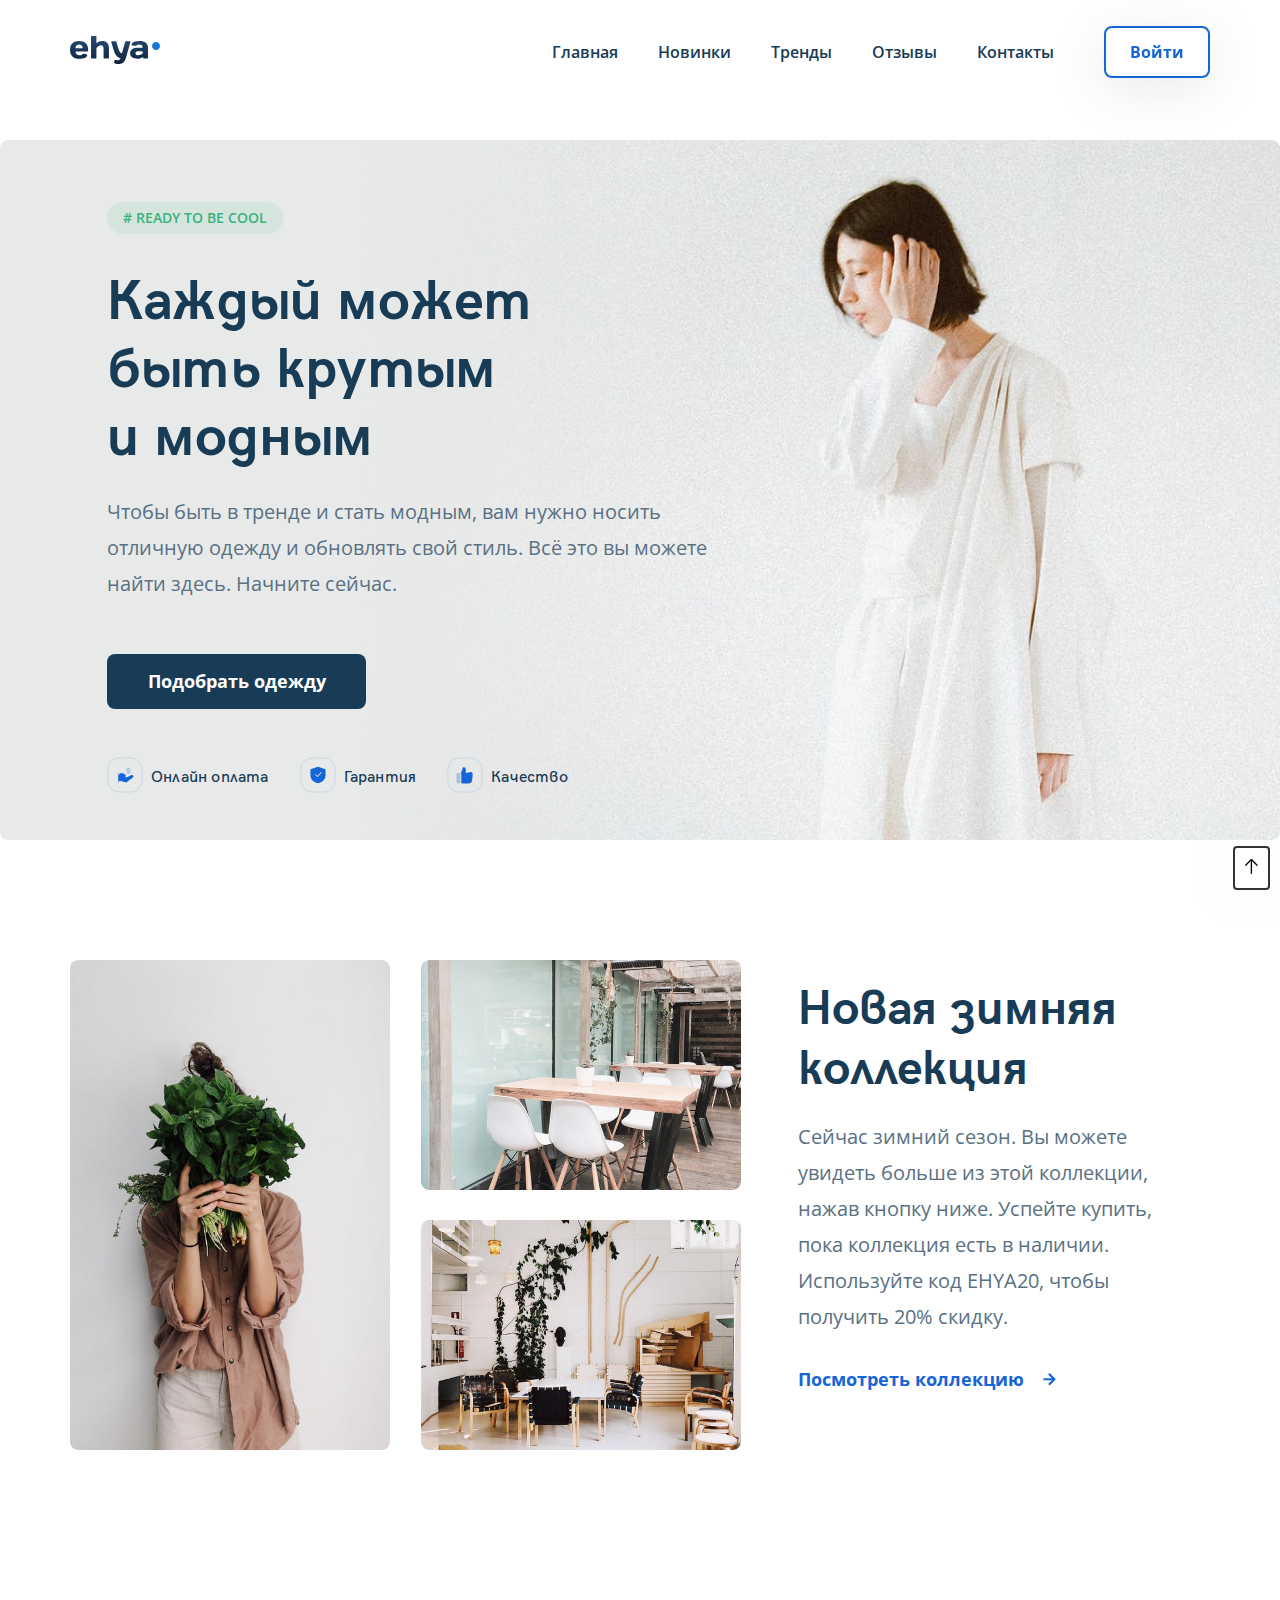
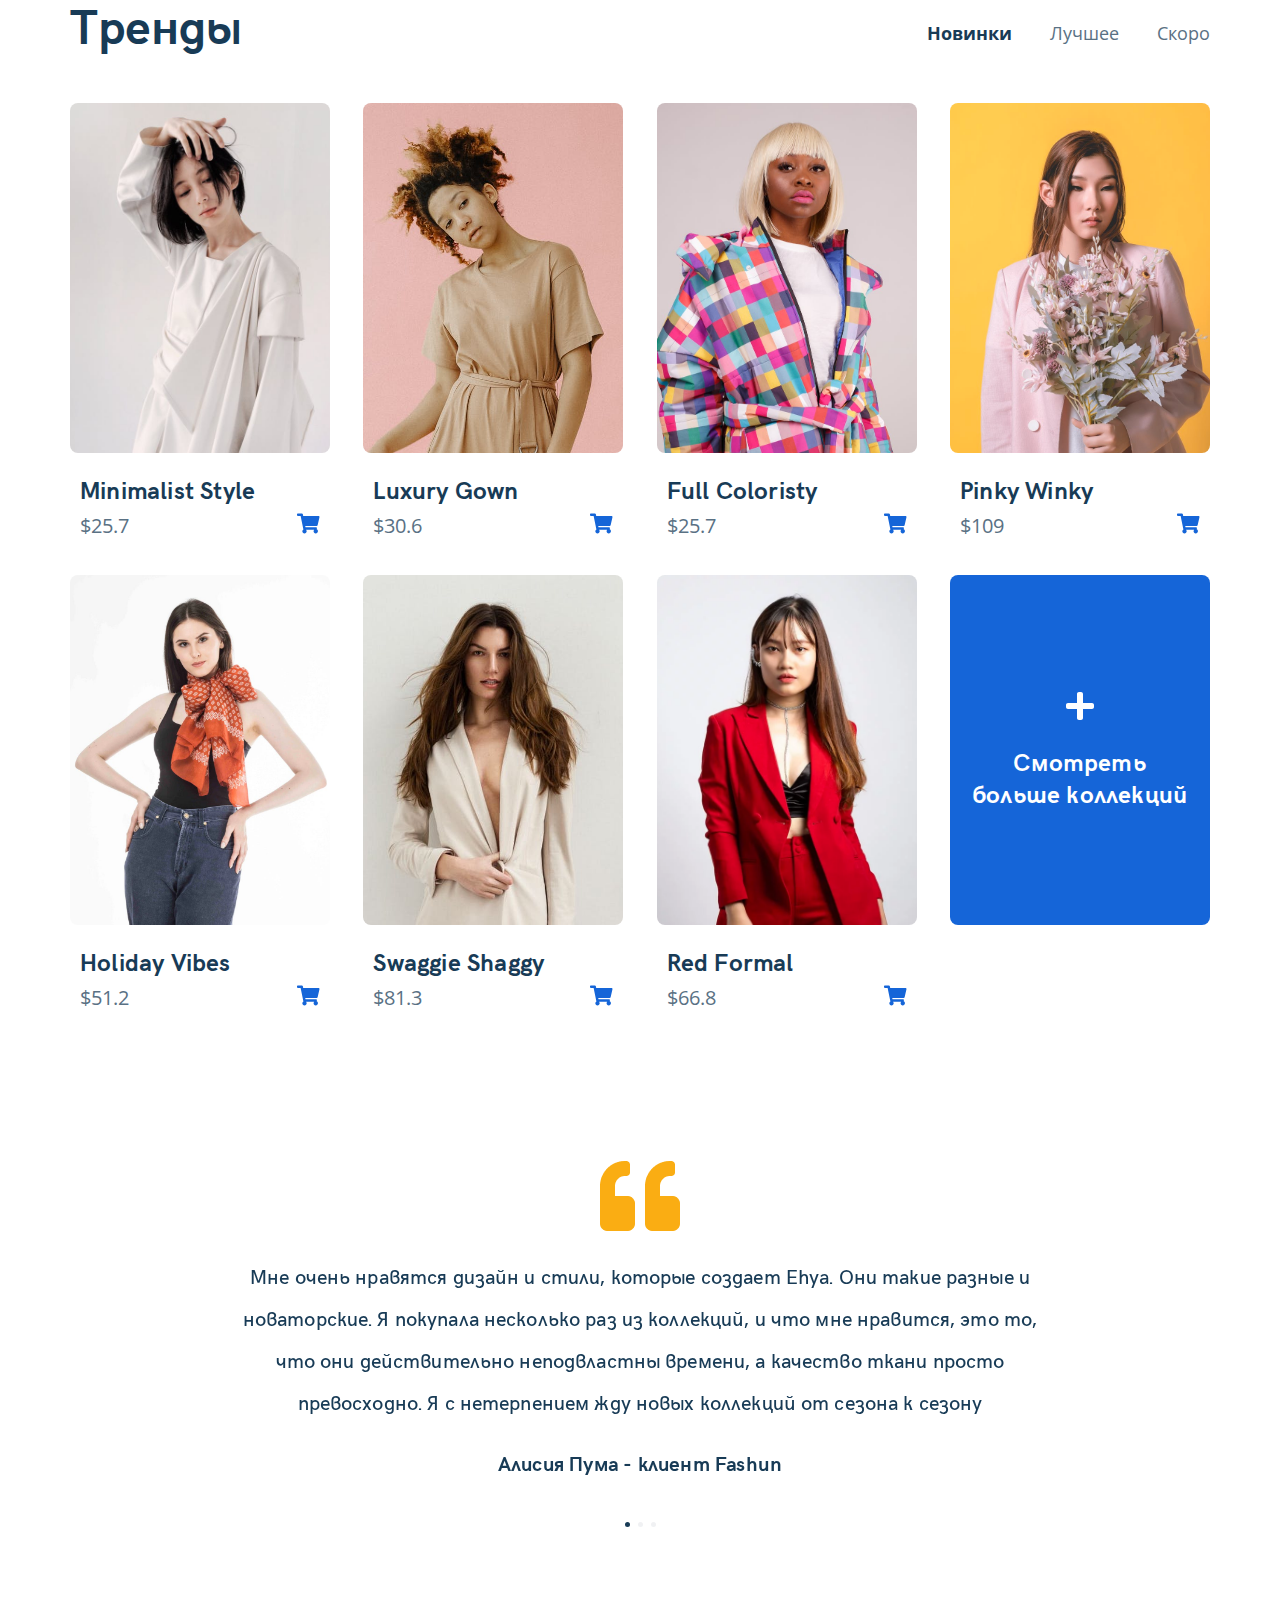
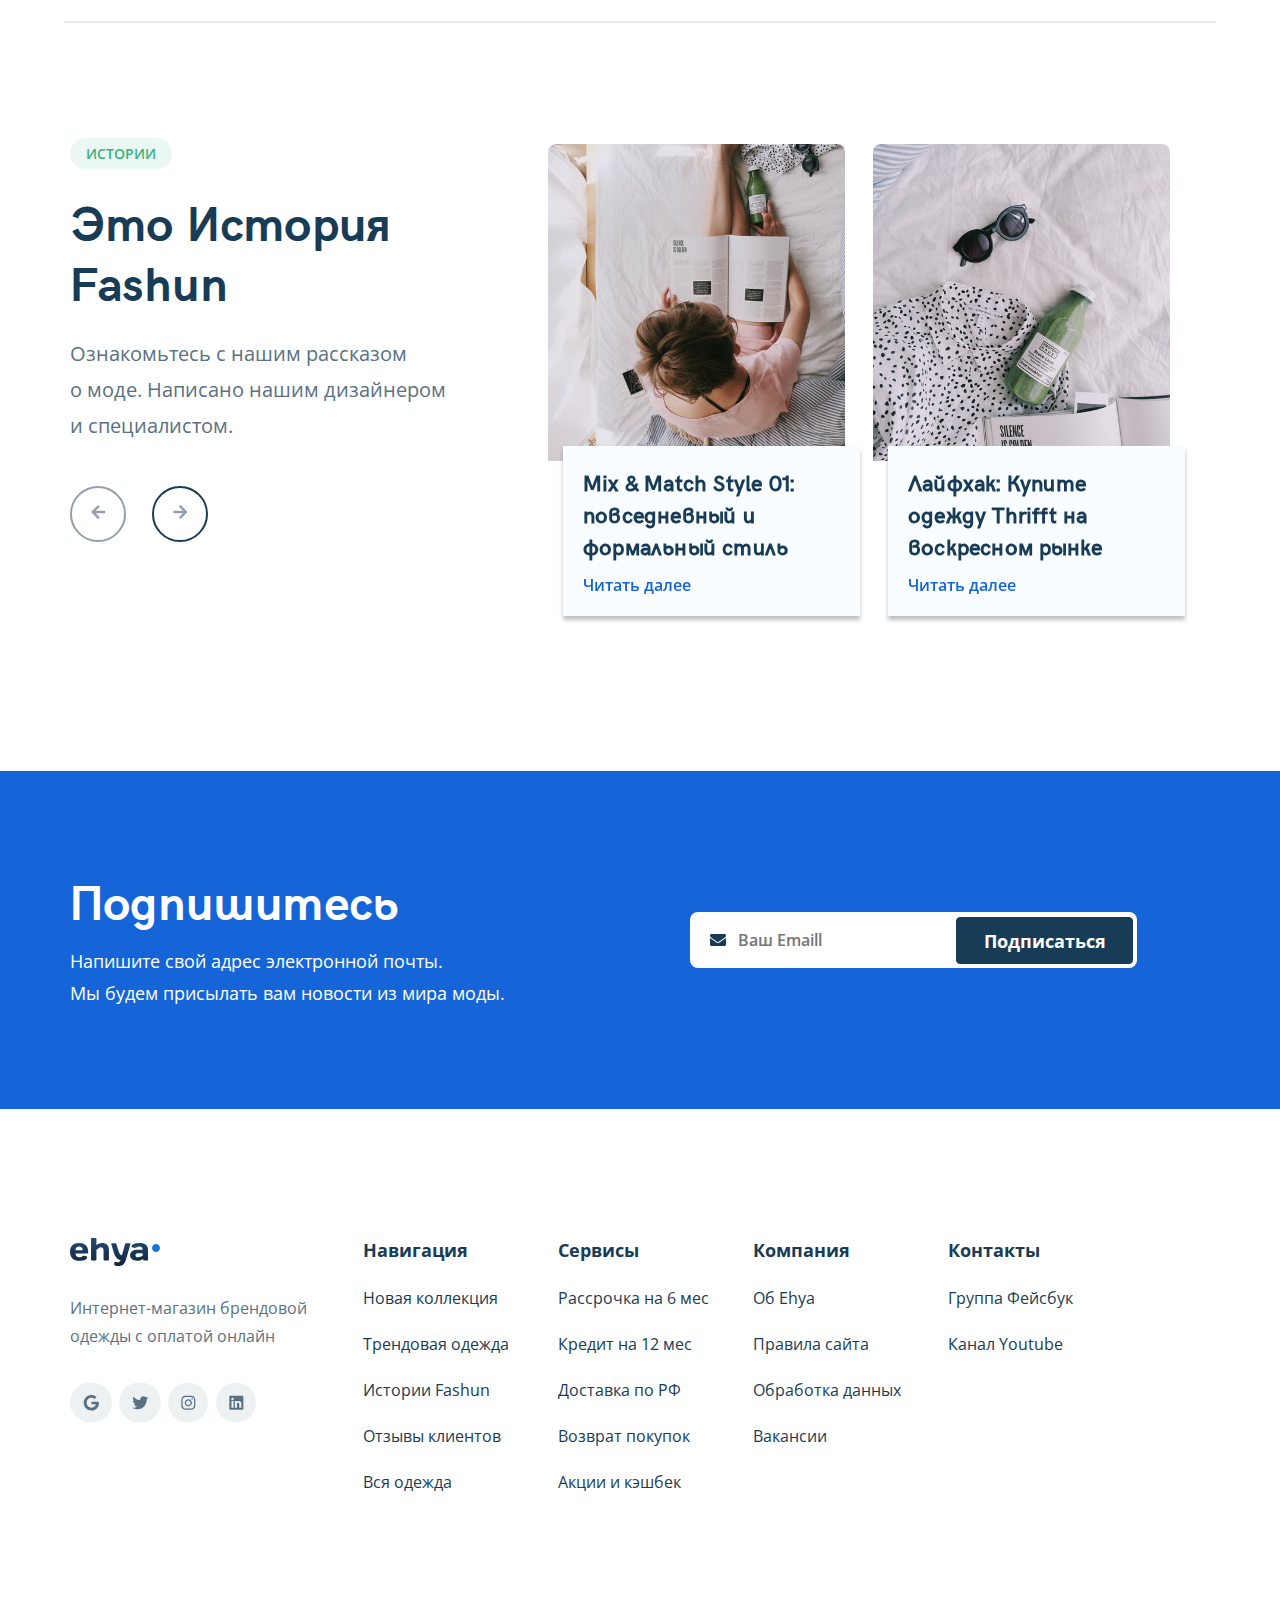
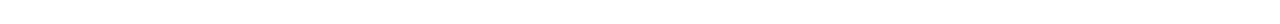
==== index.html @ a3b4f112 "fix: fixed list item in the 32px adaptive" ====
<!DOCTYPE html>
<html lang="ru">

<head>
  <meta charset="UTF-8">
  <meta name="viewport" content="width=device-width, initial-scale=1.0">
  <link rel="stylesheet" href="css/font.css" />
  <link href="https://fonts.googleapis.com/css2?family=Open+Sans:wght@300;400;600;700;800&display=swap" rel="stylesheet">
  <link rel="icon" href="favicon.ico" type="image/x-icon">
  <link rel="stylesheet" href="css/swiper-bundle.min.css" />
  <link rel="stylesheet" href="css/animate.min.css" />
  <link rel="stylesheet" href="css/aos.css" />
  <link rel="stylesheet" href="css/normalize.css" />
  <link rel="stylesheet" href="css/style.css">
  <title>Ehya Market</title>
</head>

<body>
  <!-- Header -->
  <header class="navbar-menu navbar-menu--mobile-fixed">
    <div class="container">
      <div class="navbar-menu__wrapper">
        <!-- Logo -->
        <a href="index.html" class="navbar-menu__logo logo">
          <img
            src="sass/blocks/header/img/logo.svg"
            alt="Image of logo"
            class="navbar-menu__logo-image" />
        </a>
        <!-- Navigation -->
        <ul class="navbar-menu__list">
          <li class="navbar-menu__item navbar-menu__close-dropdown">
            <img src="img/close.svg" alt="Image of close button" />
          </li>
          <li class="navbar-menu__item">
            <a href="#hero" class="navbar-menu__link">Главная</a>
          </li>
          <li class="navbar-menu__item">
            <a href="#collection" class="navbar-menu__link">Новинки</a>
          </li>
          <li class="navbar-menu__item">
            <a href="#trends" class="navbar-menu__link">Тренды</a>
          </li>
          <li class="navbar-menu__item">
            <a href="#reviews" class="navbar-menu__link">Отзывы</a>
          </li>
          <li class="navbar-menu__item">
            <a href="#footer" class="navbar-menu__link">Контакты</a>
          </li>
          <!-- Login button -->
          <li class="navbar-menu__item">
            <button data-toggle="modal-login" data-href="#login-modal" class="navbar-menu__button button">Войти</button>
          </li>
          <!-- /.navbar-menu__list -->
        </ul>
        <!-- Button for media-request 768px -->
        <button class="navbar-menu__mobile-button mobile-button">
          <span class="navbar-menu__mobile-button-line"></span>
          <span class="navbar-menu__mobile-button-line"></span>
          <span class="navbar-menu__mobile-button-line"></span>
        </button>
      </div>
      <!-- /.navnar-menu__wrapper -->
    </div>
    <!-- /.container -->
  </header>
  <!-- /.navbar-menu-->

  <!-- Hero section -->
  <section id="hero" class="hero">
    <div class="hero__wrapper">
      <a href="#" class="hero__tag"># READY TO BE COOL</a>
      <h1 class="hero__title">Каждый может быть крутым <br> и модным</h1>
      <p class="hero__description">
        Чтобы быть в тренде и стать модным,
        вам нужно носить отличную одежду и обновлять свой стиль.
        Всё это вы можете найти здесь. Начните сейчас.
      </p>
      <button data-toggle="modal" data-href="#buy-modal" class="hero__button button">
        Подобрать одежду
      </button>
      <ul class="hero__list">
        <li class="hero__item">
          <div class="hero__icon-wrapper">
            <img
              src="sass/blocks/hero/img/online.svg"
              alt="Icon of online payment"
              class="hero__icon" />
          </div>
          <a href="#" class="hero__link">Онлайн оплата</a>
        </li>
        <li class="hero__item">
          <div class="hero__icon-wrapper">
            <img
              src="sass/blocks/hero/img/guarantee.svg"
              alt="Icon of online payment"
              class="hero__icon" />
          </div>
          <a href="#" class="hero__link">Гарантия</a>
        </li>
        <li class="hero__item hero__item--visible">
          <div class="hero__icon-wrapper">
            <img
              src="sass/blocks/hero/img/quality.svg"
              alt="Icon of online payment"
              class="hero__icon" />
          </div>
          <a href="#" class="hero__link">Качество</a>
        </li>
      </ul>
      <!-- For 320px - 480px adaptive -->
      <div class="list-item-hidden">
        <div class="list-item-hidden__icon-wrapper">
          <img
            src="sass/blocks/hero/img/quality.svg"
            alt="Icon of online payment"
            class="list-item-hidden__icon" />
        </div>
        <a href="#" class="list-item-hidden__link">Качество</a>
      </div>
    </div>
    <img src="sass/blocks/hero/img/hero.png" alt="Image of woman" class="hero__image">
    <!-- /.hero__text-wrapper -->
  </section>
  <!-- /.hero -->

  <!-- Collection section -->
  <section id="collection" class="collection">
    <div class="container">
      <div class="collection__wrapper">
        <div class="collection__woman">
          <img
            src="sass/blocks/collection/img/woman.png"
            alt="Image of woman with flowers"
            class="collection__image">
        </div>
        <!-- /.collection__woman -->
        <div class="collection__images-wrapper">
          <div class="collection__kitchen">
            <img
              src="sass/blocks/collection/img/kitchen.png"
              alt="Image of kitchen"
              class="collection__image">
          </div>
          <!-- /.collection__kitchen -->
          <div class="collection__room">
            <img
              src="sass/blocks/collection/img/room.png"
              alt="Image of room"
              class="collection__image">
          </div>
          <!-- /.collection__room -->
        </div>
        <!-- /.collection__images-wrapper -->
        <div class="collection__text">
          <h2 class="collection__title">Новая зимняя коллекция</h2>
          <p class="collection__description">
            Сейчас зимний сезон.
            Вы можете увидеть больше из этой коллекции, нажав кнопку ниже.
            Успейте купить, пока коллекция есть в наличии.
            Используйте код EHYA20, чтобы получить 20% скидку.
          </p>
          <div class="collection__link-wrapper">
            <a href="#" class="collection__link">Посмотреть коллекцию</a>
            <div class="collection__icon-wrapper">
              <img
                src="sass/blocks/collection/img/arrow.svg"
                alt="Icon of arrow"
                class="collection__icon"/>
            </div>
          </div>
          <!-- /.collection__link-wrapper -->
        </div>
        <!-- /.collection__text -->
      </div>
      <!-- /.collection__wrapper -->
    </div>
    <!-- /.container -->
  </section>
  <!-- /.collection -->

  <!-- Trends section -->
  <section id="trends" class="trends">
    <div class="container">
      <div class="trends__menu">
        <h2 class="trends__title">Тренды</h2>
        <!-- Tabs -->
        <ul class="trends__tabs">
          <li data-target="#new-items" class="trends__tabs-item trends__tabs-item--active">Новинки</li>
          <li data-target="#best" class="trends__tabs-item">Лучшее</li>
          <li data-target="#soon" class="trends__tabs-item">Скоро</li>
        </ul>
      </div>
      <!-- /.trends__menu -->

      <!-- New Items Tab -->
      <div id="new-items" class="trends__cards-wrapper trends__cards-wrapper--active">
        <div class="card">
          <div style="background-image:url(sass/blocks/trends/img/card-1.png)" class="card__image image-1">
          </div>
          <h3 class="card__title">Minimalist Style</h3>
          <div class="card__price">
            <span class="card__price-tag">$25.7</span>
            <a href="#" class="card__shopping-cart">
              <img src="sass/blocks/trends/img/shopping-cart.svg" alt="Icon of shopping cart"
              class="card__shopping-cart-image">
            </a>
          </div>
           <!-- /.card__price-->
        </div>
        <!-- /.card-->
        <div class="card">
          <div style="background-image:url(sass/blocks/trends/img/card-2.png)" class="card__image image-2">
          </div>
          <h3 class="card__title">Luxury Gown</h3>
          <div class="card__price">
            <span class="card__price-tag">$30.6</span>
            <a href="#" class="card__shopping-cart">
              <img src="sass/blocks/trends/img/shopping-cart.svg" alt="Icon of shopping cart"
              class="card__shopping-cart-image">
            </a>
          </div>
           <!-- /.card__price-->
        </div>
        <!-- /.card-->
        <div class="card">
          <div style="background-image:url(sass/blocks/trends/img/card-3.png)" class="card__image image-3">
          </div>
          <h3 class="card__title">Full Coloristy</h3>
          <div class="card__price">
            <span class="card__price-tag">$25.7</span>
            <a href="#" class="card__shopping-cart">
              <img src="sass/blocks/trends/img/shopping-cart.svg" alt="Icon of shopping cart"
              class="card__shopping-cart-image">
            </a>
          </div>
           <!-- /.card__price-->
        </div>
        <!-- /.card-->
        <div class="card">
          <div style="background-image:url(sass/blocks/trends/img/card-4.png)" class="card__image image-4">
          </div>
          <h3 class="card__title">Pinky Winky</h3>
          <div class="card__price">
            <span class="card__price-tag">$109</span>
            <a href="#" class="card__shopping-cart">
              <img src="sass/blocks/trends/img/shopping-cart.svg" alt="Icon of shopping cart"
              class="card__shopping-cart-image">
            </a>
          </div>
           <!-- /.card__price-->
        </div>
        <!-- /.card-->
        <div class="card">
          <div style="background-image:url(sass/blocks/trends/img/card-5.png)" class="card__image image-5">
          </div>
          <h3 class="card__title">Holiday Vibes</h3>
          <div class="card__price">
            <span class="card__price-tag">$51.2</span>
            <a href="#" class="card__shopping-cart">
              <img src="sass/blocks/trends/img/shopping-cart.svg" alt="Icon of shopping cart"
              class="card__shopping-cart-image">
            </a>
          </div>
           <!-- /.card__price-->
        </div>
        <!-- /.card-->
        <div class="card">
          <div style="background-image:url(sass/blocks/trends/img/card-6.png)" class="card__image image-6">
          </div>
          <h3 class="card__title">Swaggie Shaggy</h3>
          <div class="card__price">
            <span class="card__price-tag">$81.3</span>
            <a href="#" class="card__shopping-cart">
              <img src="sass/blocks/trends/img/shopping-cart.svg" alt="Icon of shopping cart"
              class="card__shopping-cart-image">
            </a>
          </div>
           <!-- /.card__price-->
        </div>
        <!-- /.card-->
        <div class="card">
          <div style="background-image:url(sass/blocks/trends/img/card-7.png)" class="card__image image-7">
          </div>
          <h3 class="card__title">Red Formal</h3>
          <div class="card__price">
            <span class="card__price-tag">$66.8</span>
            <a href="#" class="card__shopping-cart">
              <img src="sass/blocks/trends/img/shopping-cart.svg" alt="Icon of shopping cart"
              class="card__shopping-cart-image">
            </a>
          </div>
           <!-- /.card__price-->
        </div>
        <!-- /.card-->
        <div class="card see-more">
          <div class="see-more__container">
            <a href="#" class="see-more__link">
              <div class="see-more__content-wrapper">
                <img src="sass/blocks/trends/img/plus.svg" alt="Icon of plus" class="see-more__icon" />
                <span class="see-more__text">Смотреть <br> больше коллекций</span>
              </div>
            </a>
          </div>
          <!-- /.see-more__wrapper -->
        </div>
        <!-- /.see-more-->
      </div>
      <!-- /.trends__cards-wrapper -->

      <!-- Best Items Tab -->
      <div id="best" class="trends__cards-wrapper">
        <div class="card">
          <div style="background-image:url(sass/blocks/trends/img/card-4.png)" class="card__image image-4">
          </div>
          <h3 class="card__title">Pinky Winky</h3>
          <div class="card__price">
            <span class="card__price-tag">$109</span>
            <a href="#" class="card__shopping-cart">
              <img src="sass/blocks/trends/img/shopping-cart.svg" alt="Icon of shopping cart"
              class="card__shopping-cart-image">
            </a>
          </div>
           <!-- /.card__price-->
        </div>
        <!-- /.card-->
        <div class="card">
          <div style="background-image:url(sass/blocks/trends/img/card-5.png)" class="card__image image-5">
          </div>
          <h3 class="card__title">Holiday Vibes</h3>
          <div class="card__price">
            <span class="card__price-tag">$51.2</span>
            <a href="#" class="card__shopping-cart">
              <img src="sass/blocks/trends/img/shopping-cart.svg" alt="Icon of shopping cart"
              class="card__shopping-cart-image">
            </a>
          </div>
           <!-- /.card__price-->
        </div>
        <!-- /.card-->
        <div class="card">
          <div style="background-image:url(sass/blocks/trends/img/card-6.png)" class="card__image image-6">
          </div>
          <h3 class="card__title">Swaggie Shaggy</h3>
          <div class="card__price">
            <span class="card__price-tag">$81.3</span>
            <a href="#" class="card__shopping-cart">
              <img src="sass/blocks/trends/img/shopping-cart.svg" alt="Icon of shopping cart"
              class="card__shopping-cart-image">
            </a>
          </div>
           <!-- /.card__price-->
        </div>
        <!-- /.card-->
        <div class="card">
          <div style="background-image:url(sass/blocks/trends/img/card-1.png)" class="card__image image-1">
          </div>
          <h3 class="card__title">Minimalist Style</h3>
          <div class="card__price">
            <span class="card__price-tag">$25.7</span>
            <a href="#" class="card__shopping-cart">
              <img src="sass/blocks/trends/img/shopping-cart.svg" alt="Icon of shopping cart"
              class="card__shopping-cart-image">
            </a>
          </div>
          <!-- /.card__price-->
        </div>
        <!-- /.card-->
        <div class="card">
          <div style="background-image:url(sass/blocks/trends/img/card-2.png)" class="card__image image-2">
          </div>
          <h3 class="card__title">Luxury Gown</h3>
          <div class="card__price">
            <span class="card__price-tag">$30.6</span>
            <a href="#" class="card__shopping-cart">
              <img src="sass/blocks/trends/img/shopping-cart.svg" alt="Icon of shopping cart"
              class="card__shopping-cart-image">
            </a>
          </div>
           <!-- /.card__price-->
        </div>
        <!-- /.card-->
        <div class="card">
          <div style="background-image:url(sass/blocks/trends/img/card-3.png)" class="card__image image-3">
          </div>
          <h3 class="card__title">Full Coloristy</h3>
          <div class="card__price">
            <span class="card__price-tag">$25.7</span>
            <a href="#" class="card__shopping-cart">
              <img src="sass/blocks/trends/img/shopping-cart.svg" alt="Icon of shopping cart"
              class="card__shopping-cart-image">
            </a>
          </div>
           <!-- /.card__price-->
        </div>
        <!-- /.card-->
        <div class="card">
          <div style="background-image:url(sass/blocks/trends/img/card-7.png)" class="card__image image-7">
          </div>
          <h3 class="card__title">Red Formal</h3>
          <div class="card__price">
            <span class="card__price-tag">$66.8</span>
            <a href="#" class="card__shopping-cart">
              <img src="sass/blocks/trends/img/shopping-cart.svg" alt="Icon of shopping cart"
              class="card__shopping-cart-image">
            </a>
          </div>
           <!-- /.card__price-->
        </div>
        <!-- /.card-->
        <div class="card see-more">
          <div class="see-more__container">
            <a href="#" class="see-more__link">
              <div class="see-more__content-wrapper">
                <img src="sass/blocks/trends/img/plus.svg" alt="Icon of plus" class="see-more__icon" />
                <span class="see-more__text">Смотреть больше коллекций</span>
              </div>
            </a>
          </div>
          <!-- /.see-more__wrapper -->
        </div>
        <!-- /.see-more-->
      </div>
      <!-- /.trends__cards-wrapper -->

      <!-- Soon Items Tab -->
      <div id="soon" class="trends__cards-wrapper">
        <div class="card">
          <div style="background-image:url(sass/blocks/trends/img/card-2.png)" class="card__image image-2">
          </div>
          <h3 class="card__title">Luxury Gown</h3>
          <div class="card__price">
            <span class="card__price-tag">$30.6</span>
            <a href="#" class="card__shopping-cart">
              <img src="sass/blocks/trends/img/shopping-cart.svg" alt="Icon of shopping cart"
              class="card__shopping-cart-image">
            </a>
          </div>
           <!-- /.card__price-->
        </div>
        <!-- /.card-->
        <div class="card">
          <div style="background-image:url(sass/blocks/trends/img/card-1.png)" class="card__image image-1">
          </div>
          <h3 class="card__title">Minimalist Style</h3>
          <div class="card__price">
            <span class="card__price-tag">$25.7</span>
            <a href="#" class="card__shopping-cart">
              <img src="sass/blocks/trends/img/shopping-cart.svg" alt="Icon of shopping cart"
              class="card__shopping-cart-image">
            </a>
          </div>
           <!-- /.card__price-->
        </div>
        <!-- /.card-->
        <div class="card">
          <div style="background-image:url(sass/blocks/trends/img/card-4.png)" class="card__image image-4">
          </div>
          <h3 class="card__title">Pinky Winky</h3>
          <div class="card__price">
            <span class="card__price-tag">$109</span>
            <a href="#" class="card__shopping-cart">
              <img src="sass/blocks/trends/img/shopping-cart.svg" alt="Icon of shopping cart"
              class="card__shopping-cart-image">
            </a>
          </div>
           <!-- /.card__price-->
        </div>
        <!-- /.card-->
        <div class="card">
          <div style="background-image:url(sass/blocks/trends/img/card-3.png)" class="card__image image-3">
          </div>
          <h3 class="card__title">Full Coloristy</h3>
          <div class="card__price">
            <span class="card__price-tag">$25.7</span>
            <a href="#" class="card__shopping-cart">
              <img src="sass/blocks/trends/img/shopping-cart.svg" alt="Icon of shopping cart"
              class="card__shopping-cart-image">
            </a>
          </div>
           <!-- /.card__price-->
        </div>
        <!-- /.card-->
        <div class="card">
          <div style="background-image:url(sass/blocks/trends/img/card-5.png)" class="card__image image-5">
          </div>
          <h3 class="card__title">Holiday Vibes</h3>
          <div class="card__price">
            <span class="card__price-tag">$51.2</span>
            <a href="#" class="card__shopping-cart">
              <img src="sass/blocks/trends/img/shopping-cart.svg" alt="Icon of shopping cart"
              class="card__shopping-cart-image">
            </a>
          </div>
           <!-- /.card__price-->
        </div>
        <!-- /.card-->
        <div class="card">
          <div style="background-image:url(sass/blocks/trends/img/card-7.png)" class="card__image image-7">
          </div>
          <h3 class="card__title">Red Formal</h3>
          <div class="card__price">
            <span class="card__price-tag">$66.8</span>
            <a href="#" class="card__shopping-cart">
              <img src="sass/blocks/trends/img/shopping-cart.svg" alt="Icon of shopping cart"
              class="card__shopping-cart-image">
            </a>
          </div>
           <!-- /.card__price-->
        </div>
        <div class="card">
          <div style="background-image:url(sass/blocks/trends/img/card-6.png)" class="card__image image-6">
          </div>
          <h3 class="card__title">Swaggie Shaggy</h3>
          <div class="card__price">
            <span class="card__price-tag">$81.3</span>
            <a href="#" class="card__shopping-cart">
              <img src="sass/blocks/trends/img/shopping-cart.svg" alt="Icon of shopping cart"
              class="card__shopping-cart-image">
            </a>
          </div>
           <!-- /.card__price-->
        </div>
        <!-- /.card-->
        <div class="card see-more">
          <div class="see-more__container">
            <a href="#" class="see-more__link">
              <div class="see-more__content-wrapper">
                <img src="sass/blocks/trends/img/plus.svg" alt="Icon of plus" class="see-more__icon" />
                <span class="see-more__text">Смотреть больше коллекций</span>
              </div>
            </a>
          </div>
          <!-- /.see-more__wrapper -->
        </div>
        <!-- /.see-more-->
      </div>
      <!-- /.trends__cards-wrapper -->
    </div>
    <!-- /.container -->
  </section>
  <!-- /.trends -->

  <!-- Reviews section -->
  <section id="reviews" class="reviews">
    <div class="swiper-container reviews-slider">
      <div class="swiper-wrapper">
        <div class="swiper-slide">
          <div class="reviews-slider__item">
            <img src="sass/blocks/reviews/img/quote-left.png" alt="Image of quotes" class="reviews-slider__image"/>
            <p class="reviews-slider__text-review">
              Мне очень нравятся дизайн и стили, которые создает Ehya.
              Они такие разные и новаторские. Я покупала несколько раз из коллекций,
              и что мне нравится, это то, что они действительно неподвластны времени,
              а качество ткани просто превосходно.
              Я с нетерпением жду новых коллекций от сезона к сезону
            </p>
            <span class="reviews-slider__reviewer">
              Алисия Пума - клиент Fashun
            </span> <!-- /.reviewer -->
          </div>
          <!-- /.reviews-slider__item -->
        </div>
        <!-- /.swiper-slide -->
        <div class="swiper-slide">
          <div class="reviews-slider__item">
            <img src="sass/blocks/reviews/img/quote-left.png" alt="Image of quotes" class="reviews-slider__image"/>
            <p class="reviews-slider__text-review">
              Первый раз познакомилась с Ehya в 2018 году,
              с тех пор стала постоянной клиенткой этого магазина.
              Вещи эффектные, отличного качества, просто неубиваемые при носке,
              ношу из по нескольку лет, если где не зацеплю.
              Отдельная моя любовь-это черный комбинезон,
              без которого просто не смогла уйти из магазина,
              несмотря на то, что стоил прилично так.
            </p>
            <span class="reviews-slider__reviewer">
              Лиза Чума - клиент Fashun
            </span> <!-- /.reviewer -->
          </div>
          <!-- /.reviews-slider__item -->
        </div>
        <!-- /.swiper-slide -->
        <div class="swiper-slide">
          <div class="reviews-slider__item">
            <img src="sass/blocks/reviews/img/quote-left.png" alt="Image of quotes" class="reviews-slider__image"/>
            <p class="reviews-slider__text-review">
              Я и мама очень любим этот Ehya. Нравится все, атмосфера магазина,
              продавцы-консультанты. Всегда очень приятное обслуживание.
              Модели женственные, утонченные, для стройных девушек.
              И безусловно мне импонирует качество используемых материалов.
              Одежда выглядят добротно, а также не портится после стирки,
              не скатывается и не вытягивается во время носки.
            </p>
            <span class="reviews-slider__reviewer">
              Хлоя Грей - клиент Fashun
            </span> <!-- /.reviewer -->
          </div>
          <!-- /.reviews-slider__item -->
        </div>
        <!-- /.swiper-slide -->
      </div>
      <!-- /.swiper-wrapper -->
      <div class="swiper-pagination"></div>
      <!-- /.swiper-pagination -->
    </div>
    <!-- /.swiper-container -->
    <div class="horizontal-divider"></div>
  </section>
  <!-- /.reviews -->

  <!-- Stories section -->
  <section id="stories" class="stories">
    <div class="container">
      <div class="stories__wrapper">
        <div class="stories__text">
          <a href="#" class="stories__tag">Истории</a>
          <h2 class="stories__title">Это История Fashun</h2>
          <p class="stories__description">
            Ознакомьтесь с нашим рассказом <br id="story-br"> о моде.
            Написано нашим дизайнером и специалистом.
          </p>
          <button data-target="#prev" class="stories__button stories__button--prev">
            <img id="prev" src="sass/blocks/stories/img/arrow-prev.svg" alt="Icon of arrow" class="img-svg">
          </button>
          <!-- /.prev-button -->
          <button data-target="#next" class="stories__button stories__button--next stories__button--active">
            <img id="next" src="sass/blocks/stories/img/arrow-next.svg" alt="Icon of arrow" class="img-svg img-svg--active">
          </button>
            <!-- /.prev-button -->
        </div>
        <!-- /.stories__text -->
        <div class="swiper-container stories-slider">
          <div class="swiper-wrapper">
            <div class="swiper-slide">
              <div class="stories-slider__item story">
                <div class="story__item story__item--left">
                  <div style="background-image:url(sass/blocks/stories/img/story-left.png)" class="story__image"></div>
                  <div class="story__text">
                    <h3 class="story__title">Mix & Match Style 01: повседневный и формальный стиль</h3>
                    <a href="#" class="story__link">Читать далее</a>
                  </div>
                </div>
                <!-- /.story__left-->
                <div class="story__item story__item--right">
                  <div style="background-image:url(sass/blocks/stories/img/story-right.png)" class="story__image"></div>
                  <div class="story__text">
                    <h3 class="story__title">Лайфхак: Купите одежду Thrifft на воскресном рынке</h3>
                    <a href="#" class="story__link">Читать далее</a>
                  </div>
                </div>
                <!-- /.story__right-->
              </div>
              <!-- /.stories-slider__item -->
            </div>
            <!-- /.swiper-slide -->
            <div class="swiper-slide">
              <div class="stories-slider__item story">
                <div class="story__item story__item--left">
                  <div style="background-image:url(sass/blocks/stories/img/woman.png)" class="story__image"></div>
                  <div class="story__text">
                    <h3 class="story__title">Slow life: как мы воплощаем наши принципы в дизайне</h3>
                    <a href="#" class="story__link">Читать далее</a>
                  </div>
                </div>
                <!-- /.story__left-->
                <div class="story__item story__item--right">
                  <div style="background-image:url(sass/blocks/stories/img/room.png)" class="story__image"></div>
                  <div class="story__text">
                    <h3 class="story__title">Квартира недели: как живет наш главный дизайнер</h3>
                    <a href="#" class="story__link">Читать далее</a>
                  </div>
                </div>
                <!-- /.story__right-->
              </div>
              <!-- /.stories-slider__item -->
            </div>
            <!-- /.swiper-slide -->
          </div>
          <!-- /.swiper-wrapper -->
        </div>
        <!-- /.swiper-container -->
      </div>
      <!-- /.stories__wrapper -->
    </div>
    <!-- /.container -->
  </section>
  <!-- /.stories -->

    <!-- Newsletter Block -->
  <section id="newsletter" class="newsletter">
    <div class="container">
      <div class="newsletter__wrapper">
        <!-- Title -->
        <div class="newsletter__text-wrapper">
          <h2 class="newsletter__title">Подпишитесь</h2>
          <p class="newsletter__strong">
            Напишите свой адрес электронной почты.<br id="newsletter-br">
            Мы будем присылать вам новости из мира моды.
          </p>
        </div>
        <!-- /.newsletter__text-wrapper -->
        <!-- Subscribe Form -->
        <form action="subscribe.php" method="POST" class="form newsletter__subscribe subscribe">
          <img src="sass/blocks/newsletter/img/mail.svg" alt="Icon of mail" class="subscribe__mail-image">
          <div class="subscribe__input-wrapper">
            <input type="email" class="subscribe__input" placeholder="Ваш Emaill" name="email"/>
          </div>
          <!-- /.subscribe__input-wrapper -->
            <button class="subscribe__button button">Подписаться</button>
          <!-- <button class="subscribe__button button">Подписаться</button> -->
        </form>
      </div>
      <!-- /.newsletter__wrapper -->
    </div>
    <!-- /.container -->
  </section>
  <!-- /.newsletter -->

 <!-- Footer-->
  <footer id="footer" class="footer">
    <div class="container">
      <div class="footer__wrapper">
        <div class="footer__summary-wrapper">
          <!-- Logo -->
          <a href="index.html" class="footer__logo-link">
            <img src="sass/blocks/footer/img/logo.svg" alt="Logo of Ehya Market" class="footer__logo" />
          </a>
          <!-- /.footer__logo -->

          <p class="footer__info">
            Интернет-магазин брендовой одежды с оплатой онлайн
          </p>
          <!-- /.footer__info -->

          <!-- Social Network block -->
          <div class="footer__social-network">
            <div class="footer__social-links">
              <a href="https://www.google.com/" target="_blank" class="footer__link-image">
                <img src="sass/blocks/footer/img/google.svg" alt="Icon of Google" class="img-svg footer__social-image"/>
              </a>
              <a href="https://twitter.com/" target="_blank" class="footer__link-image">
                <img src="sass/blocks/footer/img/twitter.svg" alt="Icon of Twitter" class="img-svg footer__social-image"/>
              </a>
              <a href="https://www.instagram.com/" target="_blank" class="footer__link-image">
                <img src="sass/blocks/footer/img/instagram.svg" alt="Icon of Instagram" class="img-svg footer__social-image"/>
              </a>
              <a href="https://www.linkedin.com/" target="_blank" class="footer__link-image">
                <img src="sass/blocks/footer/img/linkedin.svg" alt="Icon of LinkedIn" class="img-svg footer__social-image"/>
              </a>
            </div>
            <!-- /.footer__social-links -->
          </div>
          <!-- /.social-network -->
        </div>
        <!-- /.footer__summary-wrapper -->

        <!-- Navigation block -->
        <div class="footer__list footer__navigation">
          <h3 class="footer__title">Навигация</h3>
          <ul class="footer__ul">
            <li class="footer__item">
              <a href="#collection" class="footer__link">Новая коллекция</a>
            </li>
            <li class="footer__item">
              <a href="#trends" class="footer__link">Трендовая одежда</a>
            </li>
            <li class="footer__item">
              <a href="#stories" class="footer__link">Истории Fashun</a>
            </li>
            <li class="footer__item">
              <a href="#reviews" class="footer__link">Отзывы клиентов</a>
            </li>
            <li class="footer__item">
              <a href="#trends" class="footer__link">Вся одежда</a>
            </li>
          </ul>
        </div>
        <!-- /.footer__list -->

        <!-- Services block -->
        <div class="footer__list footer__services">
          <h3 class="footer__title">Сервисы</h3>
          <ul class="footer__ul">
            <li class="footer__item">
              <a href="#" class="footer__link">Рассрочка на 6 мес</a>
            </li>
            <li class="footer__item">
              <a href="#" class="footer__link">Кредит на 12 мес</a>
            </li>
            <li class="footer__item">
              <a href="#" class="footer__link">Доставка по РФ</a>
            </li>
            <li class="footer__item">
              <a href="#" class="footer__link">Возврат покупок</a>
            </li>
            <li class="footer__item">
              <a href="#" class="footer__link">Акции и кэшбек</a>
            </li>
          </ul>
        </div>
        <!-- /.footer__list -->

        <!-- Company block -->
        <div class="footer__list footer__company">
          <h3 class="footer__title">Компания</h3>
          <ul class="footer__ul">
            <li class="footer__item">
              <a href="#" class="footer__link">Об Ehya</a>
            </li>
            <li class="footer__item">
              <a href="#" class="footer__link">Правила сайта</a>
            </li>
            <li class="footer__item">
              <a href="#" class="footer__link">Обработка данных</a>
            </li>
            <li class="footer__item">
              <a href="#" class="footer__link">Вакансии</a>
            </li>
          </ul>
        </div>
        <!-- /.footer__list -->

        <!-- Contacts block -->
        <div class="footer__list footer__contacts">
          <h3 class="footer__title">Контакты</h3>
          <ul class="footer__ul">
            <li class="footer__item">
              <a href="#" class="footer__link">Группа Фейсбук</a>
            </li>
            <li class="footer__item">
              <a href="#" class="footer__link">Канал Youtube</a>
            </li>
          </ul>
        </div>
        <!-- /.footer__list -->
      </div>
      <!-- /.footer__wrapper -->
    </div>
    <!-- /.container -->
  </footer>
  <!-- /.footer -->

  <!-- Modal Order Window -->
  <div id="buy-modal" class="modal">
    <!-- Background color -->
    <div class="modal__overlay"></div>
    <!-- Window -->
    <div class="modal__dialog">
      <!-- Close button -->
      <div class="modal__dialog-guts">
        <a href="#" class="modal__close">
          <img src="sass/blocks/modal/img/close.svg" alt="Image of close button" />
        </a>
        <!-- Window content -->
        <h3 class="modal__title">Связаться с нами</h3>
        <form action="send.php" method="POST" class="form modal__form">
          <input type="text" class="modal__input" placeholder="ФИО*" name="name" />
          <input type="tel" class="modal__input" placeholder="Номер телефона*" name="phone"
            data-mask="+7 (000) 000-00-00" />
          <input type="email" class="modal__input" placeholder="E-mail*" name="email" />
          <textarea class="modal__message" placeholder="Message" name="message"></textarea>
          <button class="modal__button">Отправить</button>
          <span class="modal__info">* Обязательные поля</span>
        </form>
      </div>
      <!-- /.modal__dialog-guts -->
    </div>
    <!-- /.modal__dialog -->
  </div>
  <!-- /.modal -->

  <!-- Modal Log in Window -->
  <div id="login-modal" class="modal-login">
    <!-- Background color -->
    <div class="modal-login__overlay"></div>
    <!-- Window -->
    <div class="modal-login__dialog">
      <!-- Close button -->
      <div class="modal-login__dialog-guts">
        <a href="#" class="modal-login__close">
          <img src="sass/blocks/modal/img/close.svg" alt="Image of close button" />
        </a>
        <!-- Window content -->
        <h3 class="modal-login__title">Войти в личный кабинет</h3>
        <form action="login.php" method="POST" class="form modal-login__form">
          <input type="email" class="modal-login__input" placeholder="E-mail*" name="email" />
          <input type="password" class="modal-login__input" placeholder="Пароль*" name="password"/>
          <button class="modal-login__button">Войти</button>
          <span class="modal-login__info">* Обязательные поля</span>
        </form>
      </div>
      <!-- /.modal__dialog-guts -->
    </div>
    <!-- /.modal__dialog -->
  </div>
  <!-- /.modal -->

  <a href="#" class="up">
    <img src="img/return.png" alt="Icon of return" class="return" />
  </a>

  <!-- Scripts -->
  <script src="js/jquery-3.5.1.min.js"></script>
  <script src="js/jquery.validate.min.js"></script>
  <script src="js/jquery.mask.min.js"></script>
  <script src="js/parallax.min.js"></script>
  <script src="js/swiper-bundle.min.js"></script>
  <script src="js/aos.js"></script>
  <script src="js/main.js"></script>

</body>

</html>
---- css/font.css ----
@font-face {
  font-family: 'HK Grotesk Bold';
  src: url('../fonts/hkgrotesk-bold-web.woff') format('woff'),
    url('../fonts/hkgrotesk-bold-web.woff2') format('woff2');
  font-weight: bold;
  font-style: normal;
}

@font-face {
  font-family: 'HK Grotesk Medium';
  src: url('../fonts/hkgrotesk-medium-web.woff') format('woff'),
    url('../fonts//hkgrotesk-medium-web.woff2') format('woff2');
  font-weight: 500;
  font-style: normal;
}
---- css/style.css ----
*{box-sizing:border-box;font-feature-settings:"locl" 0}.container{max-width:1140px;margin:auto}img{max-width:100%}p{margin:0}h1,h2,h3{margin:0}.navbar-menu,.hero,.collection,.modal,.modal-login{font-family:Open Sans, sans-serif}.invalid{font-family:Open Sans, sans-serif;font-size:11px;font-weight:bold;color:#fff}.navbar-menu{background-color:#fff}.navbar-menu__wrapper{padding:26px 0;display:flex;align-items:center;justify-content:space-between}.navbar-menu__logo{margin-right:auto}.navbar-menu__list{margin:0;padding:0;display:flex;align-items:center;justify-content:space-between;list-style-type:none}.navbar-menu__item+.navbar-menu__item{margin-left:40px}.navbar-menu__close-dropdown{display:none}.navbar-menu__link{font-style:normal;font-weight:600;font-size:16px;line-height:22px;text-align:center;color:#183B56;text-decoration:none}.navbar-menu__button{margin-left:10px;padding:13px 24px;min-width:101px;min-height:48px;font-style:normal;font-weight:bold;font-size:16px;line-height:22px;border-radius:8px;cursor:pointer;border:2px solid #1565D8;color:#1565D8;background-color:#fff;filter:drop-shadow(0px 10px 25px rgba(21,37,72,0.1))}.navbar-menu__mobile-button{display:none}.hero{position:relative;margin:auto;margin-top:36px;padding:62px 0 46px 107px;max-width:1280px;min-height:700px;border-radius:8px;overflow:hidden;background-image:url("../sass/blocks/hero/img/hero.jpg");background-repeat:no-repeat;background-size:cover;background-position:center}.hero__image{display:none}.hero__wrapper{display:flex;flex-direction:column;align-items:flex-start}.hero__tag{padding:6px 16px;font-style:normal;font-weight:600;font-size:14px;line-height:20px;text-align:center;text-decoration:none;text-transform:uppercase;background:rgba(54,179,126,0.1);border-radius:2000px;color:#36B37E}.hero__title{max-width:460px;font-family:"HK Grotesk Bold", sans-serif;font-size:56px;line-height:68px;letter-spacing:0.2px;color:#183B56}.hero__tag+.hero__title{margin-top:28px}.hero__description{max-width:652px;text-align:left;font-style:normal;font-weight:normal;font-size:20px;line-height:36px;color:#5A7184}.hero__title+.hero__description{margin-top:28px}.hero__button{margin-top:52px;padding:15px 40px;min-width:259px;min-height:55px;font-style:normal;font-weight:bold;font-size:18px;line-height:25px;cursor:pointer;border:none;color:#fff;background-color:#183B56;border-radius:8px}.hero__list{margin:0;margin-top:48px;padding:0;display:flex;max-width:464px;align-items:center;flex-wrap:wrap;list-style-type:none}.hero__item{display:flex;cursor:pointer}.hero__item+.hero__item{margin-left:31px}.hero__icon-wrapper{width:36px;height:36px}.hero__link{margin-top:8px;font-family:"HK Grotesk Medium", sans-serif;font-size:16px;line-height:20px;letter-spacing:0.2px;color:#183B56;text-decoration:none}.hero__icon-wrapper+.hero__link{margin-left:8px}.list-item-hidden{display:none}.list-item-hidden__icon-wrapper{width:24px;height:24px}.list-item-hidden__link{margin-top:2px;margin-left:8px;font-family:"HK Grotesk Medium", sans-serif;font-size:16px;line-height:20px;letter-spacing:0.2px;color:#183B56;text-decoration:none}.collection{margin-top:120px}.collection__wrapper{display:flex;align-items:center;justify-content:space-between}.collection__woman{position:relative;margin-right:30px;width:320px;height:490px;border-radius:8px;overflow:hidden}.collection__images-wrapper{margin-right:57px;display:flex;flex-direction:column;align-items:center}.collection__kitchen{position:relative;width:320px;height:230px;border-radius:8px;overflow:hidden}.collection__room{position:relative;width:320px;height:230px;border-radius:8px;overflow:hidden}.collection__kitchen+.collection__room{margin-top:30px}.collection__image{position:absolute;top:0;bottom:0;left:0;right:0;width:100%;height:100%;border-radius:inherit;object-fit:cover}.collection__title{margin-top:10px;max-width:412px;font-family:"HK Grotesk Bold", sans-serif;font-size:48px;line-height:60px;letter-spacing:0.2px;color:#183B56}.collection__description{margin-top:24px;max-width:392px;font-style:normal;font-weight:normal;font-size:20px;line-height:36px;color:#5A7184}.collection__link-wrapper{margin-top:32px;margin-bottom:54px;display:flex;flex-direction:row;cursor:pointer}.collection__link{font-style:normal;font-weight:bold;font-size:18px;line-height:25px;text-decoration:none;color:#1565D8}.collection__icon-wrapper{margin:4.5px 0 4.5px 19px;width:13px;height:16px}.trends{margin-top:145px}.trends__menu{display:flex;align-items:center;justify-content:space-between}.trends__title{font-family:"HK Grotesk Bold", sans-serif;font-size:48px;line-height:60px;letter-spacing:0.2px;color:#183B56}.trends__tabs{margin:0;margin-top:17.5px;padding:0;display:flex;align-items:center;justify-content:space-between;list-style-type:none}.trends__tabs-item{font-family:Open Sans, sans-serif;font-style:normal;font-weight:normal;font-size:18px;line-height:25px;cursor:pointer;color:#5A7184}.trends__tabs-item--active{font-family:Open Sans, sans-serif;font-style:normal;font-weight:bold;font-size:18px;line-height:25px;text-decoration:none;cursor:pointer;color:#183B56}.trends__tabs-item+.trends__tabs-item{margin-left:38px}.trends__cards-wrapper{display:none}.trends__cards-wrapper--active{margin-top:17px;display:flex;flex-wrap:wrap;align-items:center;justify-content:space-between}.card{margin-top:31px;width:260px;height:441px;overflow:hidden;cursor:pointer}.card__image{width:100%;height:350px;border-radius:8px;overflow:hidden;background-repeat:no-repeat;background-size:cover;background-position:center}.card__title{margin-top:20px;margin-left:10px;font-family:"HK Grotesk Bold", sans-serif;font-size:24px;line-height:32px;letter-spacing:0.2px;color:#183B56}.card__price{margin-top:3px;display:flex;align-items:center;justify-content:space-between}.card__price-tag{margin-left:10px;font-family:Open Sans, sans-serif;font-style:normal;font-weight:normal;font-size:20px;line-height:36px;color:#5A7184}.card__shopping-cart{margin-right:10px}.image-1{background-size:cover}.image-2{background-size:auto 220%;background-position-x:45%;background-position-y:10%}.image-3{background-size:auto 160%;background-position-x:45%;background-position-y:20%}.image-4{background-size:auto 150%;background-position-x:45%;background-position-y:65%}.image-5{background-size:auto 130%;background-position-x:45%;background-position-y:25%}.image-6{background-size:auto 250%;background-position-x:45%;background-position-y:8%}.image-7{background-size:auto 200%;background-position-x:50%;background-position-y:1%}.see-more{position:relative;display:flex;align-items:center}.see-more__container{position:absolute;display:flex;padding-left:22px;padding-right:22px;align-items:center;height:350px;top:0;left:0;right:0;border-radius:8px;background-color:#1565D8}.see-more__link{align-self:center;text-decoration:none}.see-more__content-wrapper{display:flex;flex-direction:column;align-items:center}.see-more__text{margin-top:25px;font-family:"HK Grotesk Bold", sans-serif;font-size:24px;line-height:32px;text-align:center;letter-spacing:0.2px;color:#fff}.reviews{margin-top:145px}.reviews-slider__item{margin:auto;display:flex;max-width:800px;flex-direction:column;align-items:center}.reviews-slider__text-review{margin-top:24px;font-family:"HK Grotesk Medium", sans-serif;font-style:normal;font-weight:normal;font-size:20px;line-height:42px;text-align:center;letter-spacing:0.133333px;color:#183B56}.reviews-slider__reviewer{margin-top:28px;margin-bottom:48px;font-family:"HK Grotesk Bold", sans-serif;font-size:20px;line-height:24px;text-align:center;letter-spacing:0.2px;color:#183B56}.horizontal-divider{margin-top:80px;margin-right:auto;margin-left:auto;text-align:center;width:90%;height:1px;border:1px solid #E5EAF4}.swiper-pagination-bullets{position:relative;displey:block;margin:0}.swiper-pagination-bullet{width:5px;height:5px;border-radius:2.5px;background-color:#B3BAC5}.swiper-pagination-bullet-active{background-color:#183B56}.stories{padding-top:121px}.stories__wrapper{display:flex}.stories__text{position:relative;margin-right:96px}.stories__tag{position:relative;padding:6px 16px;font-family:Open Sans, sans-serif;font-style:normal;font-weight:600;font-size:14px;line-height:20px;text-align:center;text-decoration:none;text-transform:uppercase;background:rgba(54,179,126,0.1);border-radius:2000px;color:#36B37E}.stories__title{margin-top:28px;max-width:337px;font-family:"HK Grotesk Bold", sans-serif;font-size:48px;line-height:60px;letter-spacing:0.2px;color:#183B56}.stories__description{margin-top:24px;max-width:382px;text-align:left;font-family:Open Sans, sans-serif;font-style:normal;font-weight:normal;font-size:20px;line-height:36px;color:#5A7184}.stories__button{position:relative;margin-top:42px;width:56px;height:56px;cursor:pointer;border:2px solid #959EAD;border-radius:2000px;background-repeat:no-repeat;background-position:center;background-color:transparent}.stories__button--active{border:2px solid #183B56}.stories__button--prev{margin-right:22px}.stories-slider{max-width:662px}.story{display:flex;width:622px}.story__item{width:322px;cursor:pointer}.story__item+.story__item{margin-left:28px}.story__image{max-width:312px;height:317px;overflow:hidden;cursor:pointer;border-radius:8px 8px 0px 0px;background-repeat:no-repeat;background-size:cover;background-position:center}.story__text{max-width:312px;padding:20px;transform:translate(15px, -15px);background:#FAFDFF;box-shadow:0px 4px 4px rgba(0,0,0,0.25)}.story__title{margin-bottom:12px;max-width:260px;font-family:"HK Grotesk Medium", sans-serif;font-size:22px;line-height:32px;letter-spacing:0.2px;color:#183B56}.story__link{font-family:Open Sans, sans-serif;font-style:normal;font-weight:600;font-size:16px;line-height:22px;text-decoration:none;color:#1565D8}.newsletter{position:relative;margin-top:140px;padding:100px 0 100px 0;background-repeat:no-repeat;background-size:cover;background-position:center;background-color:#1565D8}.newsletter__wrapper{display:flex;margin:auto;align-items:center;justify-content:space-between}.newsletter__title{font-family:"HK Grotesk Bold", sans-serif;font-style:normal;font-weight:bold;font-size:48px;line-height:60px;letter-spacing:0.2px;color:#fff}.newsletter__strong{margin-top:14px;max-width:436px;font-family:Open Sans, sans-serif;font-style:normal;font-weight:normal;font-size:18px;line-height:32px;color:#fff}.subscribe{position:relative;display:flex;margin-right:73px;width:447px;height:56px}.subscribe #email-error{position:absolute;top:65px;left:0}.subscribe__input-wrapper{width:100%;height:100%}.subscribe__mail-image{position:absolute;top:22px;bottom:20px;left:20px}.subscribe__input{padding-left:48px;padding-right:210px;width:100%;height:100%;font-family:Open Sans, sans-serif;font-style:normal;font-weight:600;font-size:16px;line-height:22px;border:none;border-radius:8px;overflow:hidden;color:#959EAD;background-color:#fff}.subscribe__button{position:absolute;padding:11px 27px;max-width:177px;top:4.5px;bottom:4.5px;right:4.5px;font-family:Open Sans, sans-serif;font-style:normal;font-weight:bold;font-size:18px;line-height:25px;text-align:center;border:1px solid #183B56;border-radius:4px;outline:none;cursor:pointer;overflow:hidden;color:#fff;background-color:#183B56}.footer{padding-top:128.19px;padding-bottom:131.81px}.footer__wrapper{display:flex;align-items:flex-start;align:left}.footer__title{margin-bottom:7px;font-family:Open Sans, sans-serif;font-style:normal;font-weight:bold;font-size:18px;line-height:25px;color:#183B56}.footer__list{margin-right:30px}.footer__ul{padding:0;margin:0;width:165px;text-align:left;list-style:none}.footer__item{margin-top:24px;font-family:Open Sans, sans-serif;font-style:normal;font-weight:normal;font-size:16px;line-height:22px;color:#183B56}.footer__link{text-decoration:none;color:inherit}.footer__summary-wrapper{margin-right:30px;max-width:263px}.footer__logo{display:flex;align-items:flex-end}.footer__info{margin-top:28.08px;width:100%;font-family:Open Sans, sans-serif;font-style:normal;font-weight:normal;font-size:16px;line-height:28px;color:#5A7184;text-align:left}.footer__social-network{display:flex;max-width:263px;align-self:center}.footer__social-links{display:flex;max-width:187px;align-items:center}.footer__link-image{margin-top:32.05px;width:42px;height:40px}.footer__link-image+.footer__link-image{margin-left:7px}.up{position:fixed;bottom:10px;right:10px;padding:10px;box-shadow:0 1px 120px rgba(161,161,161,0.08);border-radius:4px;border:2px solid #333;background-color:#ffffff}.modal__overlay{position:fixed;top:0;bottom:0;left:0;right:0;background-color:rgba(0,143,223,0.39);z-index:100;visibility:hidden;opacity:0}.modal__overlay--visible{visibility:visible;opacity:1;transition:opacity 0.1s}.modal__dialog{position:fixed;padding-top:33px;padding-left:88px;padding-right:88px;top:50%;left:50%;transform:translate(-50%, -50%);width:478px;max-width:100%;max-height:90%;border-radius:8px;overflow-y:auto;z-index:101;background-color:#183B56;color:#fff;visibility:hidden;opacity:0}.modal__dialog--visible{visibility:visible;opacity:1;transition:opacity 0.1s}.modal__close{position:absolute;top:17px;right:18px;text-decoration:none;cursor:pointer}.modal__title{margin:0;font-weight:bold;font-size:18px;line-height:23px;text-transform:uppercase;text-align:center;color:inherit}.modal__form{display:flex;align-items:center;justify-content:space-between;flex-wrap:wrap}.modal__input{margin-top:15px;margin-bottom:5px;padding:18px 23px;flex-basis:100%;height:50px;font-size:12px;line-height:15px;border:none;border-radius:4px;color:#5A7184;background-color:#fff}.modal__message{margin-top:15px;margin-bottom:15px;padding:18px 23px;flex-basis:100%;height:123px;font-size:12px;line-height:15px;border:none;border-radius:4px;resize:none;color:#5A7184;background-color:#fff}.modal__button{margin-bottom:33px;padding:18px;min-width:160px;min-height:50px;font-weight:bold;font-size:12px;line-height:15px;border:2px solid #1565D8;border-radius:4px;cursor:pointer;color:#fff;background-color:#1565D8}.modal__info{margin-bottom:33px;font-weight:bold;font-size:12px;line-height:15px;color:#fff}.modal-login__overlay{position:fixed;top:0;bottom:0;left:0;right:0;background-color:rgba(0,143,223,0.39);z-index:100;visibility:hidden;opacity:0}.modal-login__overlay--visible{visibility:visible;opacity:1;transition:opacity 0.1s}.modal-login__dialog{position:fixed;padding-top:33px;padding-left:88px;padding-right:88px;top:50%;left:50%;transform:translate(-50%, -50%);width:478px;max-width:100%;max-height:90%;border-radius:8px;overflow-y:auto;z-index:101;background-color:#183B56;color:#fff;visibility:hidden;opacity:0}.modal-login__dialog--visible{visibility:visible;opacity:1;transition:opacity 0.1s}.modal-login__close{position:absolute;top:17px;right:18px;text-decoration:none;cursor:pointer}.modal-login__title{margin:0;font-weight:bold;font-size:18px;line-height:23px;text-transform:uppercase;text-align:center;color:inherit}.modal-login__form{display:flex;align-items:center;justify-content:space-between;flex-wrap:wrap}.modal-login__input{margin-top:15px;margin-bottom:5px;padding:18px 23px;flex-basis:100%;height:50px;font-size:12px;line-height:15px;border:none;border-radius:4px;color:#5A7184;background-color:#fff}.modal-login__button{margin-top:15px;margin-bottom:33px;padding:18px;min-width:160px;min-height:50px;font-weight:bold;font-size:12px;line-height:15px;border:2px solid #1565D8;border-radius:4px;cursor:pointer;color:#fff;background-color:#1565D8}.modal-login__info{margin-top:15px;margin-bottom:33px;font-weight:bold;font-size:12px;line-height:15px;color:#fff}@media (max-width: 1200px){.container{max-width:980px}.collection__wrapper{align-items:flex-start}.collection__title{margin-top:0}.trends{margin-top:80px}.trends__cards-wrapper--active{margin:auto;margin-top:8.5px;width:980px}.see-more__link{margin:auto}.card{flex-basis:30%}.see-more{flex-grow:1;margin-left:50px;margin-right:342px}.reviews{margin-top:80px}.subscribe{margin-left:auto;margin-right:0}.horizontal-divider{width:90%}}@media (min-width: 992px){a:hover,a:focus{color:#1565D8}.button:hover,.button:focus{color:#fff;background-color:#333}.navbar-menu__button:hover{border:2px solid #333}.stories__button:hover{background-color:#fff}.collection__link:hover{color:#333}.see-more__container:hover{background-color:#183B56}.trends__tabs-item:hover{color:#183B56}.modal__button:hover{border:2px solid #333}}@media (max-width: 996px){.container{width:768px;max-width:90%}.navbar-menu__logo{margin-right:auto}.navbar-menu__mobile-button{display:none}.navbar-menu__button{margin-left:10px}.hero{margin-top:30px;padding:36px 0 36px 110px;max-width:100%;min-height:624px;background-position:63.3% 47.53%;background-size:auto auto}.hero__title{max-width:365px;font-size:48px;line-height:60px}.hero__description{max-width:400px;font-size:18px;line-height:32px}.hero__list{max-width:444px}.hero__item+.hero__item{margin-left:21px}.collection{margin-top:80px}.collection__wrapper{flex-wrap:wrap}.collection__woman{width:350px;height:490px}.collection__images-wrapper{margin-right:0}.collection__kitchen{width:380px}.collection__room{width:380px}.collection__text{flex-basis:100%}.collection__title{margin-top:40px;max-width:100%}.collection__description{max-width:95%}.collection__link-wrapper{margin-top:24px;margin-bottom:0}.trends{margin-top:80px}.trends__menu{flex-direction:row}.trends__tabs{margin-top:27.5px}.trends__cards-wrapper--active{margin:auto;margin-top:8.5px;width:100%;flex-basis:29%}.see-more__link{margin:auto}.card{width:230px;margin-top:48px;flex-basis:30%}.see-more{flex-grow:1;margin-left:38px;margin-right:269px}.reviews{margin-top:80px}.reviews-slider__item{max-width:630px}.reviews-slider__text-review{margin-top:28px}.reviews-slider__reviewer{margin-top:24px;margin-bottom:28px}.horizontal-divider{width:90%}.story{width:436px}.story__item{width:300px}.newsletter{margin-top:80px;padding:72px 0 80px 0}.newsletter__wrapper{flex-direction:column}.newsletter__text-wrapper{text-align:center}.subscribe{margin-top:56px;margin-right:0;margin-left:0}.footer{padding-top:64px;padding-bottom:130px}.footer__wrapper{display:grid;grid-template-columns:253px 30px 1fr 30px 1fr;grid-gap:0;grid-row-gap:48px;grid-auto-rows:minmax(60px, max-content);align-items:start}.footer__list{margin-right:0}.footer__info{width:253px}.footer__summary-wrapper{grid-column:1 / 2}.footer__navigation{grid-column:3 / 4}.footer__services{grid-column:5 / 6}.footer__company{grid-row:2 / 3;grid-column:3 / 4}.footer__contacts{grid-row:2 / 3;grid-column:5 / 6}.modal__dialog{padding-left:58px;padding-right:58px}}@media (max-width: 855px){body{padding-top:67.2px}.container{width:768px;max-width:90%}.navbar-menu--mobile-fixed{position:fixed;left:0;right:0;top:0;z-index:100}.navbar-menu__list{position:fixed;display:none;flex-direction:column;padding:36px 24px;left:8px;right:8px;bottom:0;max-width:100%;height:324px;max-height:100%;top:10px;z-index:5000;background-color:#fff}.navbar-menu__item+.navbar-menu__item{margin-left:0;margin-bottom:20px}.navbar-menu__button{margin-left:0;padding:9px 101px;min-width:256px;min-height:40px;border:2px solid #1565D8;border-radius:8px}.navbar-menu__close-dropdown{position:absolute;display:block;top:12px;right:16px;text-decoration:none;cursor:pointer}.navbar-menu__list--mobile-visible{display:flex;overflow-y:auto}.navbar-menu__logo{margin-right:auto}.navbar-menu__mobile-button{display:flex;padding:0;width:22px;height:13.3px;flex-direction:column;align-items:center;justify-content:space-between;border:none;cursor:pointer;background-color:#fff}.navbar-menu__mobile-button-line{width:22px;height:2.2px;background-color:#3A4C66}.hero{margin-top:36px;padding:36px 0 36px 28px;max-width:100%;min-height:624px;background-position:63.3% 47.53%;background-size:auto auto}.hero__title{max-width:365px;font-size:48px;line-height:60px}.hero__description{max-width:400px;font-size:18px;line-height:32px}.hero__list{max-width:444px}.hero__item+.hero__item{margin-left:21px}.collection{margin-top:80px}.collection__wrapper{flex-wrap:wrap}.collection__woman{width:320px;height:490px}.collection__images-wrapper{margin-right:0}.collection__kitchen{width:380px}.collection__room{width:380px}.collection__text{flex-basis:100%}.collection__title{margin-top:40px;max-width:100%}.collection__description{max-width:95%}.collection__link-wrapper{margin-top:24px;margin-bottom:0}.trends{margin-top:80px}.trends__menu{flex-direction:row}.trends__tabs{margin-top:27.5px}.trends__cards-wrapper--active{margin:auto;margin-top:8.5px;width:100%;flex-basis:29%}.see-more__link{margin:auto}.card{width:230px;margin-top:48px;flex-basis:30%}.see-more{flex-grow:1;margin-left:38px;margin-right:258px}}@media (max-width: 825px){#story-br{display:none}.container{max-width:682px}.navbar-menu__wrapper{padding:18px 0}.navbar-menu__list--mobile-hidden{display:none}.navbar-menu__logo{margin-right:auto}.navbar-menu__mobile-button{display:flex;padding:0;width:22px;height:13.3px;flex-direction:column;align-items:center;justify-content:space-between;border:none;cursor:pointer;background-color:#fff}.navbar-menu__mobile-button-line{width:22px;height:2.2px;background-color:#3A4C66}.hero{margin-top:30px;padding:36px 0 36px 28px;max-width:728px;min-height:624px;background-position:63.3% 47.53%;background-size:auto auto}.hero__title{max-width:365px;font-size:48px;line-height:60px}.hero__description{max-width:400px;font-size:18px;line-height:32px}.hero__list{max-width:444px}.hero__item+.hero__item{margin-left:21px}.collection{margin-top:80px}.collection__wrapper{flex-wrap:wrap}.collection__woman{width:322px;height:490px}.collection__images-wrapper{margin-right:0}.collection__kitchen{width:320px}.collection__room{width:320px}.collection__text{flex-basis:100%}.collection__title{margin-top:40px;max-width:100%}.collection__description{max-width:95%}.collection__link-wrapper{margin-top:24px;margin-bottom:0}.trends{margin-top:80px}.trends__menu{flex-direction:column}.trends__tabs{margin-top:27.5px}.trends__cards-wrapper--active{margin:auto;margin-top:8.5px;width:608px}.see-more__link{margin:auto}.card{width:280px;margin-top:48px;flex-basis:initial}.see-more{flex-grow:initial;margin-left:0;margin-right:0}.reviews{margin-top:80px}.reviews-slider__item{max-width:630px}.reviews-slider__text-review{margin-top:28px}.reviews-slider__reviewer{margin-top:24px;margin-bottom:28px}.horizontal-divider{width:90%}.stories{padding-top:80px;padding-right:23px;padding-left:23px;margin-right:0;margin:auto}.stories__wrapper{flex-direction:column;align-items:center}.stories__text{margin:auto;text-align:center}.stories__title{margin-top:24px;max-width:567px}.stories__description{margin-top:16px;max-width:568px;text-align:center}.stories__button{margin-top:36px}.stories-slider{margin-top:36px;max-width:682px}.story{width:682px}.story__item{width:332px}.story__item+.story__item{margin-left:28px}.story__image{width:322px}.story__text{transform:translate(10px, -15px)}.newsletter{margin-top:80px;padding:72px 0 80px 0}.newsletter__wrapper{flex-direction:column}.newsletter__text-wrapper{text-align:center}.subscribe{margin-top:56px;margin-right:0;margin-left:0}.footer{padding-top:64px;padding-bottom:130px}.footer__wrapper{display:grid;grid-template-columns:253px 30px 1fr 30px 1fr;grid-gap:0;grid-row-gap:48px;grid-auto-rows:minmax(60px, max-content);align-items:start}.footer__list{margin-right:0}.footer__info{width:253px}.footer__summary-wrapper{grid-column:1 / 2}.footer__navigation{grid-column:3 / 4}.footer__services{grid-column:5 / 6}.footer__company{grid-row:2 / 3;grid-column:3 / 4}.footer__contacts{grid-row:2 / 3;grid-column:5 / 6}}@media (max-width: 732px){.container{width:576px;max-width:90%}.navbar-menu__wrapper{padding:18px 0}.navbar-menu__list--mobile-hidden{display:none}.navbar-menu__logo{margin-right:auto}.navbar-menu__mobile-button{display:flex;padding:0;width:22px;height:13.3px;flex-direction:column;align-items:center;justify-content:space-between;border:none;cursor:pointer;background-color:#fff}.navbar-menu__mobile-button-line{width:22px;height:2.2px;background-color:#3A4C66}.hero{margin-top:30px;padding:36px 0 36px 28px;width:100%;min-height:624px;background-position:63.3% 47.53%;background-size:auto auto}.hero__title{max-width:365px;font-size:38px;line-height:60px}.hero__description{max-width:400px;font-size:18px;line-height:32px}.hero__list{max-width:444px}.hero__item+.hero__item{margin-left:21px}.collection{margin-top:80px}.collection__wrapper{flex-wrap:wrap}.collection__woman{width:100%;height:400px;margin-right:0}.collection__images-wrapper{margin-right:0;margin-top:14px;flex-direction:row;width:100%}.collection__kitchen{width:280px;flex-basis:49%}.collection__room{width:280px;flex-basis:49%}.collection__kitchen+.collection__room{margin-top:0;margin-left:14px}.collection__text{flex-basis:100%}.collection__title{font-size:38px;margin-top:40px}.collection__description{max-width:95%}.collection__link-wrapper{margin-top:24px;margin-bottom:0}.trends{margin-top:80px}.trends__menu{flex-direction:column}.trends__title{font-size:38px}.trends__tabs{margin-top:27.5px}.trends__cards-wrapper--active{margin:auto;margin-top:8.5px;width:100%}.see-more__link{margin:auto}.card{width:230px;margin-top:48px;flex-basis:49%}.see-more{flex-grow:initial;margin-left:0;margin-right:0}.reviews{margin-top:80px}.reviews-slider__item{max-width:90%}.reviews-slider__text-review{margin-top:28px}.reviews-slider__reviewer{margin-top:24px;margin-bottom:28px}.horizontal-divider{width:90%}.stories{padding-top:80px;padding-right:23px;padding-left:23px;margin-right:0;margin:auto}.stories__wrapper{flex-direction:column;align-items:center}.stories__text{margin:auto;text-align:center}.stories__title{font-size:38px;margin-top:24px}.stories__description{margin-top:16px;text-align:center}.stories__button{margin-top:36px}.stories-slider{margin-top:36px;max-width:280px}.story{flex-wrap:initial;width:280px}.story__item{width:280px}.story__item+.story__item{margin-left:0;margin-top:0}.story__image{width:280px}.story__text{max-width:280px;transform:translate(5px, -15px)}.story__title{font-size:20px;line-height:24px}.newsletter{margin-top:80px;padding:72px 0 80px 0}.newsletter__title{font-size:38px}.newsletter__wrapper{flex-direction:column}.newsletter__text-wrapper{text-align:center}.subscribe{margin-top:56px;margin-right:0;margin-left:0}.footer{padding-top:48px;padding-bottom:73px}.footer__wrapper{grid-template-columns:1fr;grid-row-gap:30px}.footer__title{margin-bottom:0;font-size:16px;line-height:22px}.footer__list{margin-right:0}.footer__item{margin-top:15px;font-size:14px;line-height:20px}.footer__summary-wrapper{display:flex;flex-direction:column;max-width:100%;align-items:center;margin-top:35px;margin-right:0;margin-auto:0}.footer__info{margin-top:14px;width:230px;font-size:14px;line-height:24px;text-align:center}.footer__navigation{grid-row:1;grid-column:1}.footer__services{grid-row:2;grid-column:1}.footer__company{grid-row:3;grid-column:1}.footer__contacts{grid-row:4;grid-column:1}.modal__dialog,.modal-login__dialog{padding-left:58px;padding-right:58px}.modal__button,.modal-login__button{margin-top:15px;width:100%;order:100}.modal__info,.modal-login__info{margin-bottom:0}}@media (min-width: 320px) and (max-width: 480px){#newsletter-br{display:none}.container{max-width:290px;width:90%}.navbar-menu__wrapper{padding:18px 0}.navbar-menu__logo{margin-right:auto}.navbar-menu__list{position:fixed;display:none;flex-direction:column;align-items:flex-start;padding:36px 24px;left:8px;right:8px;bottom:0;max-width:100%;height:324px;max-height:100%;top:10px;z-index:5000;background-color:#fff}.navbar-menu__item+.navbar-menu__item{margin-left:0;margin-bottom:20px}.navbar-menu__button{margin-left:0;padding:9px 101px;min-width:256px;min-height:40px;border:2px solid #1565D8;border-radius:8px}.navbar-menu__close-dropdown{position:absolute;display:block;top:12px;right:16px;text-decoration:none;cursor:pointer;z-index:6000}.navbar-menu__list--mobile-visible{display:flex;overflow-y:auto}.hero{margin-top:24px;padding:381px 23px 36px 23px;max-width:320px;min-height:899px;background-image:url("../sass/blocks/hero/img/hero-mobile.png");background-size:cover}.hero__wrapper{align-items:center;text-align:center}.hero__title{max-width:244px;font-size:32px;line-height:40px}.hero__description{max-width:280px;font-size:16px;line-height:28px}.hero__tag+.hero__title{margin-top:20px}.hero__title+.hero__description{margin-top:20px;text-align:center}.hero__button{margin-top:24px;padding:13px 49px;width:257px;min-height:48px;font-size:16px;line-height:22px}.hero__list{max-width:274px}.hero__item--visible{display:none}.hero__link{margin-top:2px;font-size:16px;line-height:20px}.hero__item+.hero__item{margin-left:16px}.hero__icon-wrapper{width:24px;height:24px}.list-item-hidden{margin-top:16px;display:flex;cursor:pointer}.collection{margin-top:64px}.collection__woman{margin-right:0;width:290px;height:300px}.collection__images-wrapper{flex-direction:row;margin-top:14px}.collection__kitchen{flex-basis:49%;width:137px;height:97px}.collection__room{flex-basis:49%;width:137px;height:97px}.collection__kitchen+.collection__room{margin-top:0;margin-left:14px}.collection__text{text-align:center}.collection__title{margin-top:36px;max-width:100%;font-size:28px;line-height:36px}.collection__description{margin-top:20px;max-width:280px;font-size:16px;line-height:28px}.collection__link-wrapper{display:none}.trends{margin-top:104px}.trends__menu{flex-direction:column}.trends__title{font-size:28px;line-height:36px}.trends__tabs{margin-top:24px}.trends__tabs-item{font-size:16px;line-height:22px}.trends__cards-wrapper--active{margin:auto;margin-top:16px;width:290px}.card{width:140px;margin-top:30px;height:234px}.card__image{height:170px}.card__title{margin-top:13px;margin-left:0;font-size:16px;line-height:20px}.card__price{flex-wrap:wrap;align-items:center;justify-content:start}.card__price-tag{margin-left:0;margin-right:9px;font-size:14px;line-height:24px}.card__shopping-cart{width:14px;height:32px;margin-right:9px;transform:translateY(8.5px)}.image-1{background-size:cover}.image-2{background-size:cover;background-position-x:45%;background-position-y:10%}.image-3{background-size:cover;background-position-x:45%;background-position-y:20%}.image-4{background-size:cover;background-position-x:45%;background-position-y:65%}.image-5{background-size:cover;background-position-x:45%;background-position-y:25%}.image-6{background-size:cover;background-position-x:45%;background-position-y:8%}.image-7{background-size:cover;background-position-x:50%;background-position-y:1%}.see-more__container{padding-left:0;padding-right:0;height:170px}.see-more__link{margin:0;align-self:start}.see-more__content-wrapper{margin-top:40px}.see-more__icon{width:25px;height:32px}.see-more__text{margin-top:15px;font-size:17px;line-height:22px}.reviews{margin-top:48px}.reviews-slider__item{max-width:280px}.reviews-slider__text-review{margin-top:13px;font-size:18px;line-height:36px}.reviews-slider__reviewer{margin-top:24px;margin-bottom:24px;max-width:145px}.horizontal-divider{margin-top:64px;width:90%}.stories{padding-top:49px;padding-right:0;padding-left:0;margin:auto}.stories__wrapper{flex-direction:column;align-items:center}.stories__text{margin:auto}.stories__title{max-width:278px;font-size:28px;line-height:36px}.stories__description{max-width:280px;font-size:16px;line-height:28px}.stories-slider{margin-top:36px;max-width:280px}.story{flex-wrap:wrap;width:280px}.story__item{width:280px}.story__item+.story__item{margin-left:0;margin-top:24px}.story__image{width:270px}.story__text{max-width:270px;transform:translate(5px, -15px)}.story__title{font-size:20px;line-height:24px}.newsletter{margin-top:64px;padding:64px 20px 64px 20px}.newsletter__wrapper{flex-direction:column}.newsletter__text-wrapper{text-align:center}.newsletter__title{font-size:28px;line-height:36px}.newsletter__strong{margin-top:24px;width:280px;font-size:16px;line-height:28px}.subscribe{margin-top:36px;margin-right:0;flex-direction:column;width:280px;height:106px}.subscribe #email-error{position:relative}.subscribe__input-wrapper{width:100%;height:48px;margin-bottom:10px}.subscribe__mail-image{top:18px}.subscribe__input{padding-right:30px}.subscribe__button{position:relative;display:block;padding:12px 24px;top:0;left:0;bottom:0;right:0;max-width:280px;width:100%;height:48px;border-radius:8px}.footer{padding-top:48px;padding-bottom:73px}.footer__wrapper{grid-template-columns:1fr;grid-row-gap:30px}.footer__title{margin-bottom:0;font-size:16px;line-height:22px}.footer__list{margin-right:0}.footer__item{margin-top:15px;font-size:14px;line-height:20px}.footer__summary-wrapper{display:flex;flex-direction:column;max-width:100%;align-items:center;margin-top:35px;margin-right:0;margin-auto:0}.footer__info{margin-top:14px;width:230px;font-size:14px;line-height:24px;text-align:center}.footer__navigation{grid-row:1;grid-column:1}.footer__services{grid-row:2;grid-column:1}.footer__company{grid-row:3;grid-column:1}.footer__contacts{grid-row:4;grid-column:1}}
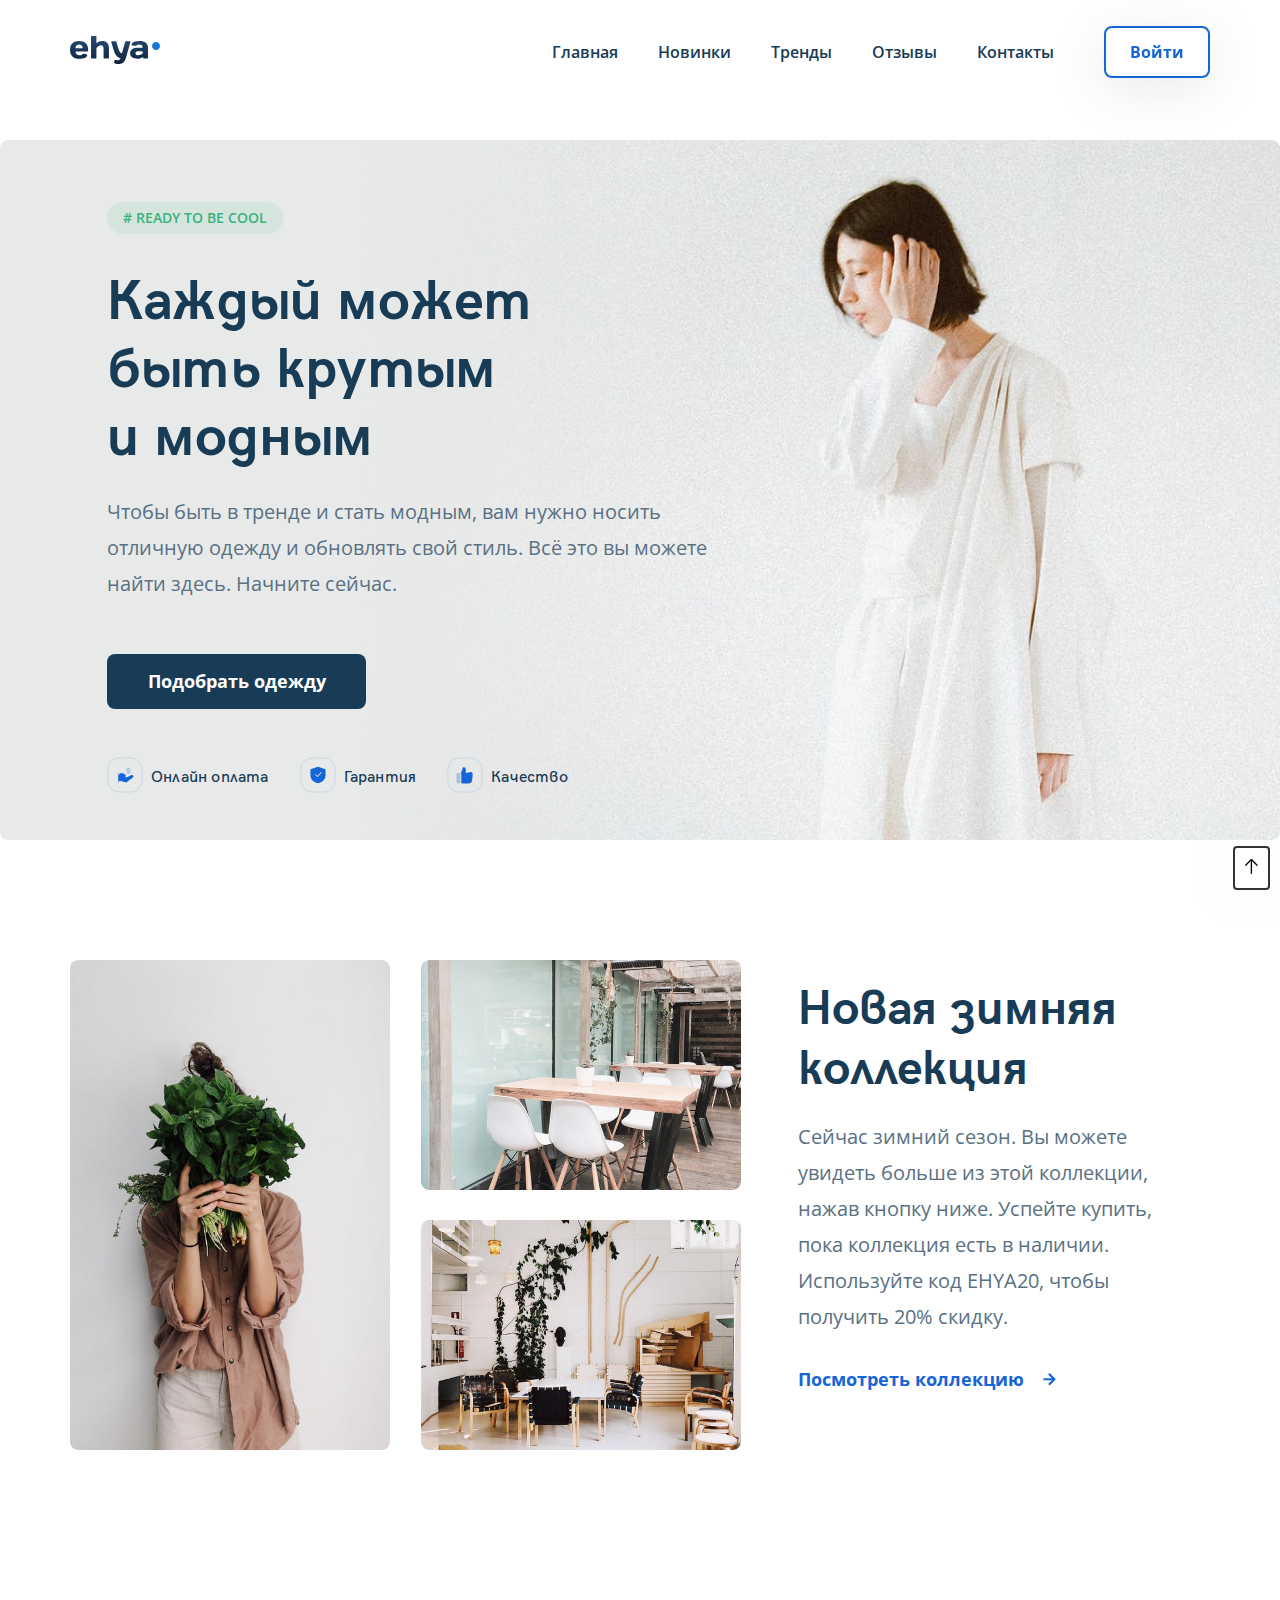
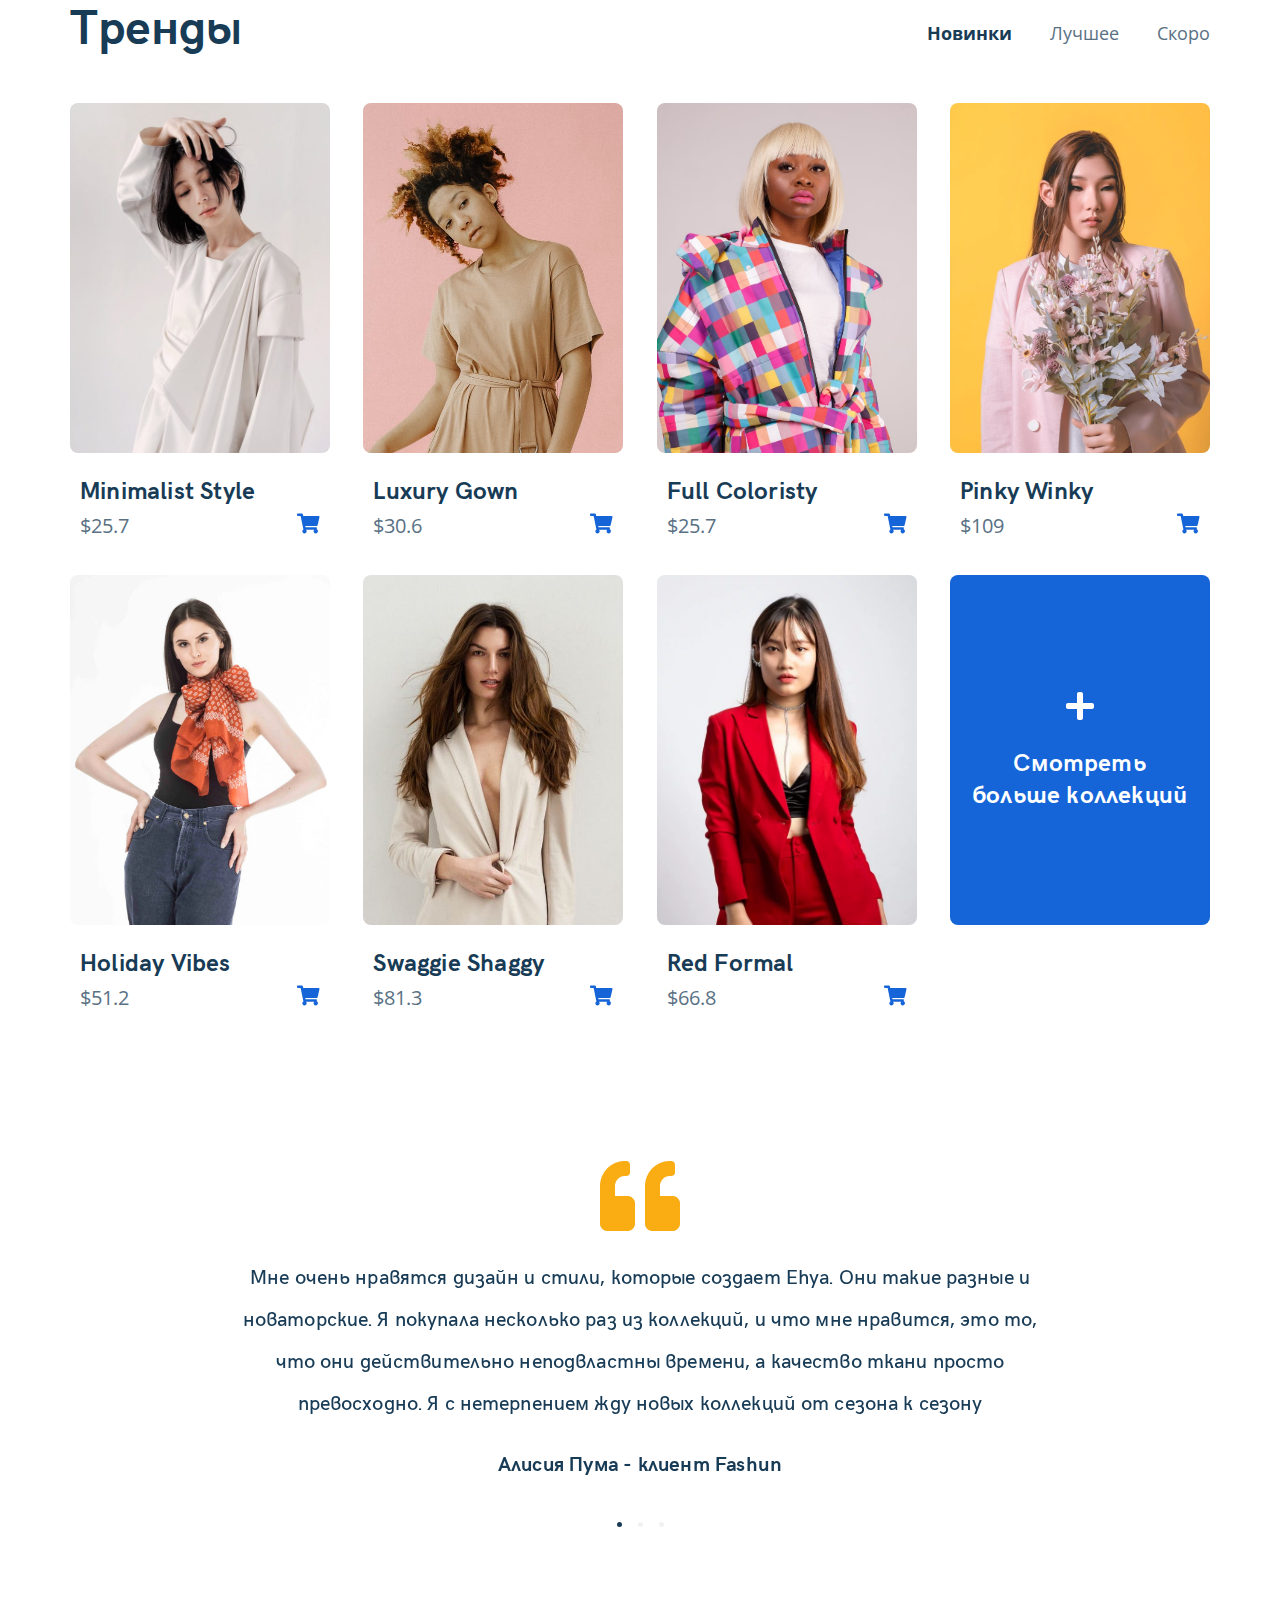
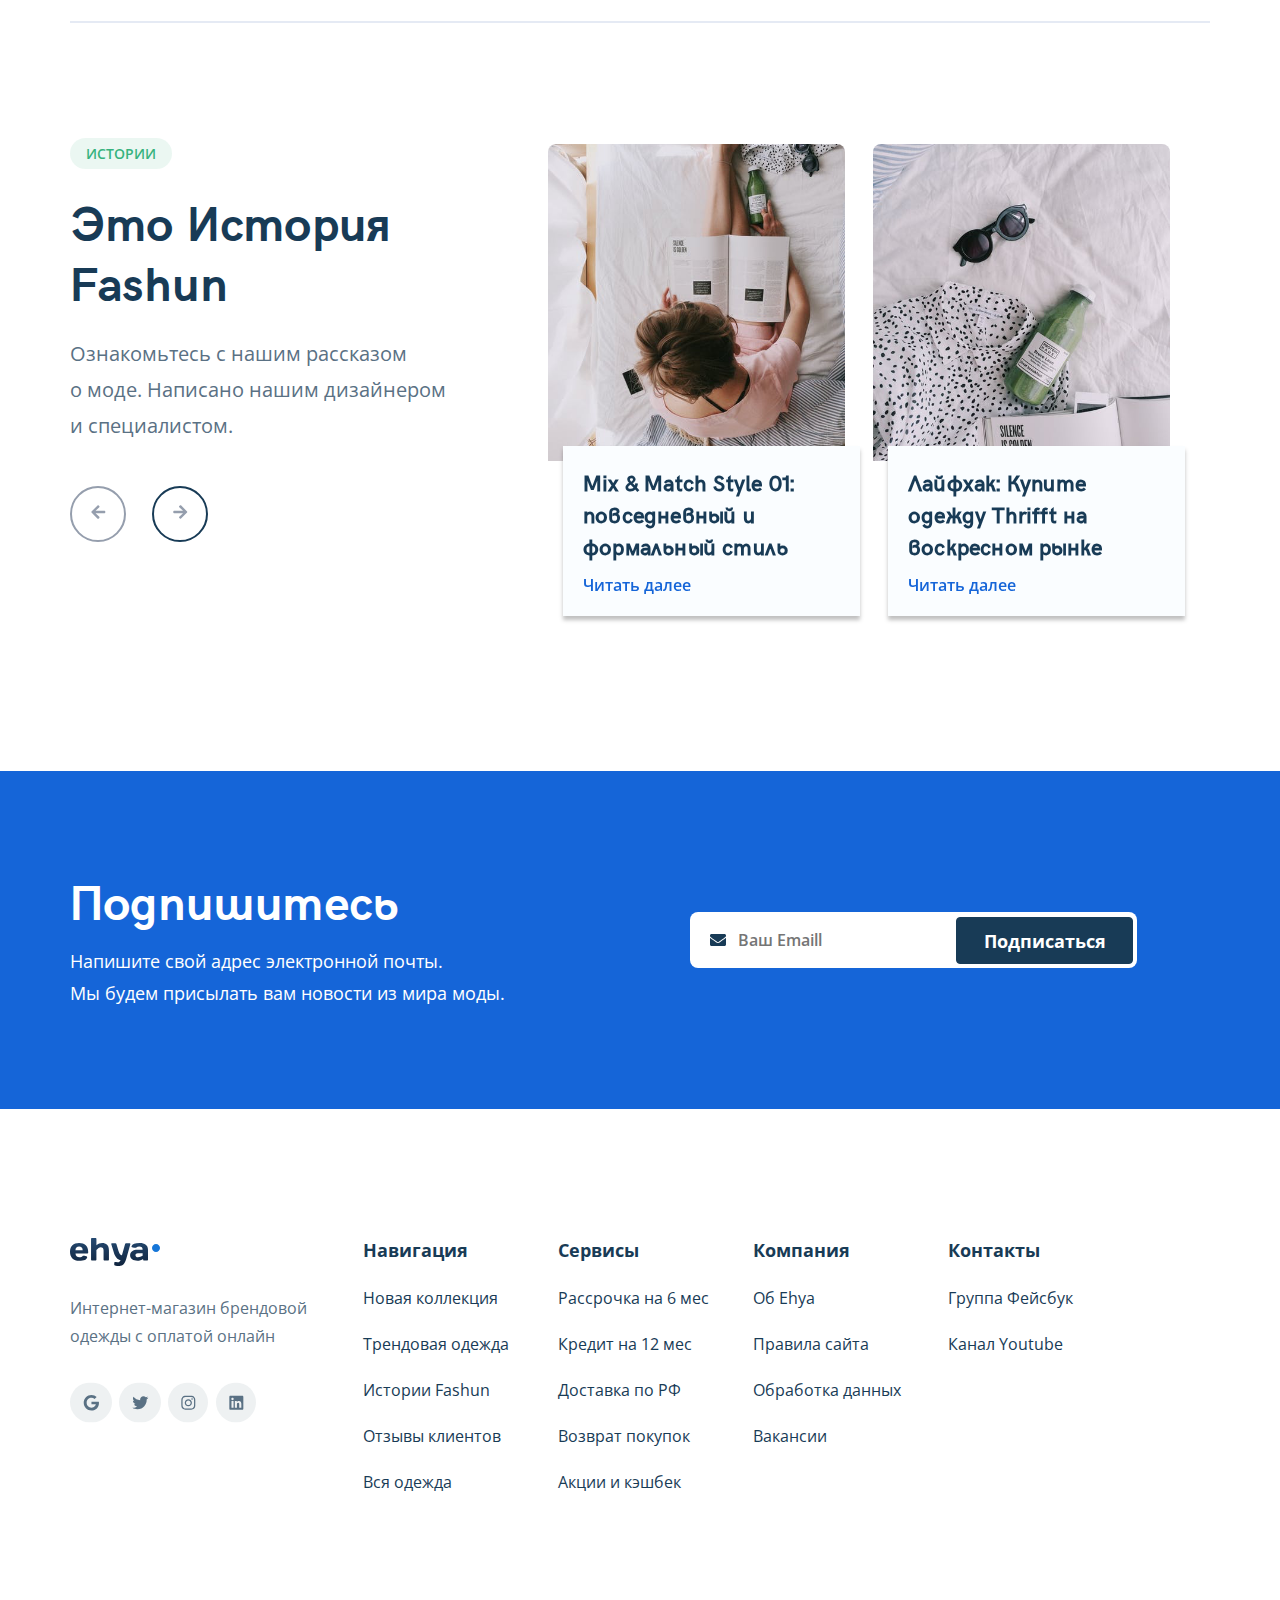
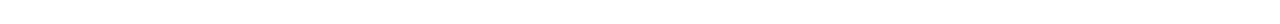
==== commit c4051e38: "fixed adaptive" ====
--- a/index.html
+++ b/index.html
@@ -158,7 +158,7 @@
             Сейчас зимний сезон.
             Вы можете увидеть больше из этой коллекции, нажав кнопку ниже.
             Успейте купить, пока коллекция есть в наличии.
-            Используйте код EHYA20, чтобы получить 20% скидку.
+            Используйте код EHYA20, чтобы получить <br id="twentyper">20% скидку.
           </p>
           <div class="collection__link-wrapper">
             <a href="#" class="collection__link">Посмотреть коллекцию</a>
@@ -615,7 +615,7 @@
       <div class="stories__wrapper">
         <div class="stories__text">
           <a href="#" class="stories__tag">Истории</a>
-          <h2 class="stories__title">Это История Fashun</h2>
+          <h2 class="stories__title"><span id="this-hidden">Это</span> История Fashun</h2>
           <p class="stories__description">
             Ознакомьтесь с нашим рассказом <br id="story-br"> о моде.
             Написано нашим дизайнером и специалистом.
@@ -736,16 +736,16 @@
           <!-- Social Network block -->
           <div class="footer__social-network">
             <div class="footer__social-links">
-              <a href="https://www.google.com/" target="_blank" class="footer__link-image">
+              <a href="https://www.google.com/" rel="nofollow noopener" target="_blank" class="footer__link-image">
                 <img src="sass/blocks/footer/img/google.svg" alt="Icon of Google" class="img-svg footer__social-image"/>
               </a>
-              <a href="https://twitter.com/" target="_blank" class="footer__link-image">
+              <a href="https://twitter.com/" rel="nofollow noopener" target="_blank" class="footer__link-image">
                 <img src="sass/blocks/footer/img/twitter.svg" alt="Icon of Twitter" class="img-svg footer__social-image"/>
               </a>
-              <a href="https://www.instagram.com/" target="_blank" class="footer__link-image">
+              <a href="https://www.instagram.com/" rel="nofollow noopener" target="_blank" class="footer__link-image">
                 <img src="sass/blocks/footer/img/instagram.svg" alt="Icon of Instagram" class="img-svg footer__social-image"/>
               </a>
-              <a href="https://www.linkedin.com/" target="_blank" class="footer__link-image">
+              <a href="https://www.linkedin.com/" rel="nofollow noopener" target="_blank" class="footer__link-image">
                 <img src="sass/blocks/footer/img/linkedin.svg" alt="Icon of LinkedIn" class="img-svg footer__social-image"/>
               </a>
             </div>
--- a/css/style.css
+++ b/css/style.css
@@ -1 +1 @@
-*{box-sizing:border-box;font-feature-settings:"locl" 0}.container{max-width:1140px;margin:auto}img{max-width:100%}p{margin:0}h1,h2,h3{margin:0}.navbar-menu,.hero,.collection,.modal,.modal-login{font-family:Open Sans, sans-serif}.invalid{font-family:Open Sans, sans-serif;font-size:11px;font-weight:bold;color:#fff}.navbar-menu{background-color:#fff}.navbar-menu__wrapper{padding:26px 0;display:flex;align-items:center;justify-content:space-between}.navbar-menu__logo{margin-right:auto}.navbar-menu__list{margin:0;padding:0;display:flex;align-items:center;justify-content:space-between;list-style-type:none}.navbar-menu__item+.navbar-menu__item{margin-left:40px}.navbar-menu__close-dropdown{display:none}.navbar-menu__link{font-style:normal;font-weight:600;font-size:16px;line-height:22px;text-align:center;color:#183B56;text-decoration:none}.navbar-menu__button{margin-left:10px;padding:13px 24px;min-width:101px;min-height:48px;font-style:normal;font-weight:bold;font-size:16px;line-height:22px;border-radius:8px;cursor:pointer;border:2px solid #1565D8;color:#1565D8;background-color:#fff;filter:drop-shadow(0px 10px 25px rgba(21,37,72,0.1))}.navbar-menu__mobile-button{display:none}.hero{position:relative;margin:auto;margin-top:36px;padding:62px 0 46px 107px;max-width:1280px;min-height:700px;border-radius:8px;overflow:hidden;background-image:url("../sass/blocks/hero/img/hero.jpg");background-repeat:no-repeat;background-size:cover;background-position:center}.hero__image{display:none}.hero__wrapper{display:flex;flex-direction:column;align-items:flex-start}.hero__tag{padding:6px 16px;font-style:normal;font-weight:600;font-size:14px;line-height:20px;text-align:center;text-decoration:none;text-transform:uppercase;background:rgba(54,179,126,0.1);border-radius:2000px;color:#36B37E}.hero__title{max-width:460px;font-family:"HK Grotesk Bold", sans-serif;font-size:56px;line-height:68px;letter-spacing:0.2px;color:#183B56}.hero__tag+.hero__title{margin-top:28px}.hero__description{max-width:652px;text-align:left;font-style:normal;font-weight:normal;font-size:20px;line-height:36px;color:#5A7184}.hero__title+.hero__description{margin-top:28px}.hero__button{margin-top:52px;padding:15px 40px;min-width:259px;min-height:55px;font-style:normal;font-weight:bold;font-size:18px;line-height:25px;cursor:pointer;border:none;color:#fff;background-color:#183B56;border-radius:8px}.hero__list{margin:0;margin-top:48px;padding:0;display:flex;max-width:464px;align-items:center;flex-wrap:wrap;list-style-type:none}.hero__item{display:flex;cursor:pointer}.hero__item+.hero__item{margin-left:31px}.hero__icon-wrapper{width:36px;height:36px}.hero__link{margin-top:8px;font-family:"HK Grotesk Medium", sans-serif;font-size:16px;line-height:20px;letter-spacing:0.2px;color:#183B56;text-decoration:none}.hero__icon-wrapper+.hero__link{margin-left:8px}.list-item-hidden{display:none}.list-item-hidden__icon-wrapper{width:24px;height:24px}.list-item-hidden__link{margin-top:2px;margin-left:8px;font-family:"HK Grotesk Medium", sans-serif;font-size:16px;line-height:20px;letter-spacing:0.2px;color:#183B56;text-decoration:none}.collection{margin-top:120px}.collection__wrapper{display:flex;align-items:center;justify-content:space-between}.collection__woman{position:relative;margin-right:30px;width:320px;height:490px;border-radius:8px;overflow:hidden}.collection__images-wrapper{margin-right:57px;display:flex;flex-direction:column;align-items:center}.collection__kitchen{position:relative;width:320px;height:230px;border-radius:8px;overflow:hidden}.collection__room{position:relative;width:320px;height:230px;border-radius:8px;overflow:hidden}.collection__kitchen+.collection__room{margin-top:30px}.collection__image{position:absolute;top:0;bottom:0;left:0;right:0;width:100%;height:100%;border-radius:inherit;object-fit:cover}.collection__title{margin-top:10px;max-width:412px;font-family:"HK Grotesk Bold", sans-serif;font-size:48px;line-height:60px;letter-spacing:0.2px;color:#183B56}.collection__description{margin-top:24px;max-width:392px;font-style:normal;font-weight:normal;font-size:20px;line-height:36px;color:#5A7184}.collection__link-wrapper{margin-top:32px;margin-bottom:54px;display:flex;flex-direction:row;cursor:pointer}.collection__link{font-style:normal;font-weight:bold;font-size:18px;line-height:25px;text-decoration:none;color:#1565D8}.collection__icon-wrapper{margin:4.5px 0 4.5px 19px;width:13px;height:16px}.trends{margin-top:145px}.trends__menu{display:flex;align-items:center;justify-content:space-between}.trends__title{font-family:"HK Grotesk Bold", sans-serif;font-size:48px;line-height:60px;letter-spacing:0.2px;color:#183B56}.trends__tabs{margin:0;margin-top:17.5px;padding:0;display:flex;align-items:center;justify-content:space-between;list-style-type:none}.trends__tabs-item{font-family:Open Sans, sans-serif;font-style:normal;font-weight:normal;font-size:18px;line-height:25px;cursor:pointer;color:#5A7184}.trends__tabs-item--active{font-family:Open Sans, sans-serif;font-style:normal;font-weight:bold;font-size:18px;line-height:25px;text-decoration:none;cursor:pointer;color:#183B56}.trends__tabs-item+.trends__tabs-item{margin-left:38px}.trends__cards-wrapper{display:none}.trends__cards-wrapper--active{margin-top:17px;display:flex;flex-wrap:wrap;align-items:center;justify-content:space-between}.card{margin-top:31px;width:260px;height:441px;overflow:hidden;cursor:pointer}.card__image{width:100%;height:350px;border-radius:8px;overflow:hidden;background-repeat:no-repeat;background-size:cover;background-position:center}.card__title{margin-top:20px;margin-left:10px;font-family:"HK Grotesk Bold", sans-serif;font-size:24px;line-height:32px;letter-spacing:0.2px;color:#183B56}.card__price{margin-top:3px;display:flex;align-items:center;justify-content:space-between}.card__price-tag{margin-left:10px;font-family:Open Sans, sans-serif;font-style:normal;font-weight:normal;font-size:20px;line-height:36px;color:#5A7184}.card__shopping-cart{margin-right:10px}.image-1{background-size:cover}.image-2{background-size:auto 220%;background-position-x:45%;background-position-y:10%}.image-3{background-size:auto 160%;background-position-x:45%;background-position-y:20%}.image-4{background-size:auto 150%;background-position-x:45%;background-position-y:65%}.image-5{background-size:auto 130%;background-position-x:45%;background-position-y:25%}.image-6{background-size:auto 250%;background-position-x:45%;background-position-y:8%}.image-7{background-size:auto 200%;background-position-x:50%;background-position-y:1%}.see-more{position:relative;display:flex;align-items:center}.see-more__container{position:absolute;display:flex;padding-left:22px;padding-right:22px;align-items:center;height:350px;top:0;left:0;right:0;border-radius:8px;background-color:#1565D8}.see-more__link{align-self:center;text-decoration:none}.see-more__content-wrapper{display:flex;flex-direction:column;align-items:center}.see-more__text{margin-top:25px;font-family:"HK Grotesk Bold", sans-serif;font-size:24px;line-height:32px;text-align:center;letter-spacing:0.2px;color:#fff}.reviews{margin-top:145px}.reviews-slider__item{margin:auto;display:flex;max-width:800px;flex-direction:column;align-items:center}.reviews-slider__text-review{margin-top:24px;font-family:"HK Grotesk Medium", sans-serif;font-style:normal;font-weight:normal;font-size:20px;line-height:42px;text-align:center;letter-spacing:0.133333px;color:#183B56}.reviews-slider__reviewer{margin-top:28px;margin-bottom:48px;font-family:"HK Grotesk Bold", sans-serif;font-size:20px;line-height:24px;text-align:center;letter-spacing:0.2px;color:#183B56}.horizontal-divider{margin-top:80px;margin-right:auto;margin-left:auto;text-align:center;width:90%;height:1px;border:1px solid #E5EAF4}.swiper-pagination-bullets{position:relative;displey:block;margin:0}.swiper-pagination-bullet{width:5px;height:5px;border-radius:2.5px;background-color:#B3BAC5}.swiper-pagination-bullet-active{background-color:#183B56}.stories{padding-top:121px}.stories__wrapper{display:flex}.stories__text{position:relative;margin-right:96px}.stories__tag{position:relative;padding:6px 16px;font-family:Open Sans, sans-serif;font-style:normal;font-weight:600;font-size:14px;line-height:20px;text-align:center;text-decoration:none;text-transform:uppercase;background:rgba(54,179,126,0.1);border-radius:2000px;color:#36B37E}.stories__title{margin-top:28px;max-width:337px;font-family:"HK Grotesk Bold", sans-serif;font-size:48px;line-height:60px;letter-spacing:0.2px;color:#183B56}.stories__description{margin-top:24px;max-width:382px;text-align:left;font-family:Open Sans, sans-serif;font-style:normal;font-weight:normal;font-size:20px;line-height:36px;color:#5A7184}.stories__button{position:relative;margin-top:42px;width:56px;height:56px;cursor:pointer;border:2px solid #959EAD;border-radius:2000px;background-repeat:no-repeat;background-position:center;background-color:transparent}.stories__button--active{border:2px solid #183B56}.stories__button--prev{margin-right:22px}.stories-slider{max-width:662px}.story{display:flex;width:622px}.story__item{width:322px;cursor:pointer}.story__item+.story__item{margin-left:28px}.story__image{max-width:312px;height:317px;overflow:hidden;cursor:pointer;border-radius:8px 8px 0px 0px;background-repeat:no-repeat;background-size:cover;background-position:center}.story__text{max-width:312px;padding:20px;transform:translate(15px, -15px);background:#FAFDFF;box-shadow:0px 4px 4px rgba(0,0,0,0.25)}.story__title{margin-bottom:12px;max-width:260px;font-family:"HK Grotesk Medium", sans-serif;font-size:22px;line-height:32px;letter-spacing:0.2px;color:#183B56}.story__link{font-family:Open Sans, sans-serif;font-style:normal;font-weight:600;font-size:16px;line-height:22px;text-decoration:none;color:#1565D8}.newsletter{position:relative;margin-top:140px;padding:100px 0 100px 0;background-repeat:no-repeat;background-size:cover;background-position:center;background-color:#1565D8}.newsletter__wrapper{display:flex;margin:auto;align-items:center;justify-content:space-between}.newsletter__title{font-family:"HK Grotesk Bold", sans-serif;font-style:normal;font-weight:bold;font-size:48px;line-height:60px;letter-spacing:0.2px;color:#fff}.newsletter__strong{margin-top:14px;max-width:436px;font-family:Open Sans, sans-serif;font-style:normal;font-weight:normal;font-size:18px;line-height:32px;color:#fff}.subscribe{position:relative;display:flex;margin-right:73px;width:447px;height:56px}.subscribe #email-error{position:absolute;top:65px;left:0}.subscribe__input-wrapper{width:100%;height:100%}.subscribe__mail-image{position:absolute;top:22px;bottom:20px;left:20px}.subscribe__input{padding-left:48px;padding-right:210px;width:100%;height:100%;font-family:Open Sans, sans-serif;font-style:normal;font-weight:600;font-size:16px;line-height:22px;border:none;border-radius:8px;overflow:hidden;color:#959EAD;background-color:#fff}.subscribe__button{position:absolute;padding:11px 27px;max-width:177px;top:4.5px;bottom:4.5px;right:4.5px;font-family:Open Sans, sans-serif;font-style:normal;font-weight:bold;font-size:18px;line-height:25px;text-align:center;border:1px solid #183B56;border-radius:4px;outline:none;cursor:pointer;overflow:hidden;color:#fff;background-color:#183B56}.footer{padding-top:128.19px;padding-bottom:131.81px}.footer__wrapper{display:flex;align-items:flex-start;align:left}.footer__title{margin-bottom:7px;font-family:Open Sans, sans-serif;font-style:normal;font-weight:bold;font-size:18px;line-height:25px;color:#183B56}.footer__list{margin-right:30px}.footer__ul{padding:0;margin:0;width:165px;text-align:left;list-style:none}.footer__item{margin-top:24px;font-family:Open Sans, sans-serif;font-style:normal;font-weight:normal;font-size:16px;line-height:22px;color:#183B56}.footer__link{text-decoration:none;color:inherit}.footer__summary-wrapper{margin-right:30px;max-width:263px}.footer__logo{display:flex;align-items:flex-end}.footer__info{margin-top:28.08px;width:100%;font-family:Open Sans, sans-serif;font-style:normal;font-weight:normal;font-size:16px;line-height:28px;color:#5A7184;text-align:left}.footer__social-network{display:flex;max-width:263px;align-self:center}.footer__social-links{display:flex;max-width:187px;align-items:center}.footer__link-image{margin-top:32.05px;width:42px;height:40px}.footer__link-image+.footer__link-image{margin-left:7px}.up{position:fixed;bottom:10px;right:10px;padding:10px;box-shadow:0 1px 120px rgba(161,161,161,0.08);border-radius:4px;border:2px solid #333;background-color:#ffffff}.modal__overlay{position:fixed;top:0;bottom:0;left:0;right:0;background-color:rgba(0,143,223,0.39);z-index:100;visibility:hidden;opacity:0}.modal__overlay--visible{visibility:visible;opacity:1;transition:opacity 0.1s}.modal__dialog{position:fixed;padding-top:33px;padding-left:88px;padding-right:88px;top:50%;left:50%;transform:translate(-50%, -50%);width:478px;max-width:100%;max-height:90%;border-radius:8px;overflow-y:auto;z-index:101;background-color:#183B56;color:#fff;visibility:hidden;opacity:0}.modal__dialog--visible{visibility:visible;opacity:1;transition:opacity 0.1s}.modal__close{position:absolute;top:17px;right:18px;text-decoration:none;cursor:pointer}.modal__title{margin:0;font-weight:bold;font-size:18px;line-height:23px;text-transform:uppercase;text-align:center;color:inherit}.modal__form{display:flex;align-items:center;justify-content:space-between;flex-wrap:wrap}.modal__input{margin-top:15px;margin-bottom:5px;padding:18px 23px;flex-basis:100%;height:50px;font-size:12px;line-height:15px;border:none;border-radius:4px;color:#5A7184;background-color:#fff}.modal__message{margin-top:15px;margin-bottom:15px;padding:18px 23px;flex-basis:100%;height:123px;font-size:12px;line-height:15px;border:none;border-radius:4px;resize:none;color:#5A7184;background-color:#fff}.modal__button{margin-bottom:33px;padding:18px;min-width:160px;min-height:50px;font-weight:bold;font-size:12px;line-height:15px;border:2px solid #1565D8;border-radius:4px;cursor:pointer;color:#fff;background-color:#1565D8}.modal__info{margin-bottom:33px;font-weight:bold;font-size:12px;line-height:15px;color:#fff}.modal-login__overlay{position:fixed;top:0;bottom:0;left:0;right:0;background-color:rgba(0,143,223,0.39);z-index:100;visibility:hidden;opacity:0}.modal-login__overlay--visible{visibility:visible;opacity:1;transition:opacity 0.1s}.modal-login__dialog{position:fixed;padding-top:33px;padding-left:88px;padding-right:88px;top:50%;left:50%;transform:translate(-50%, -50%);width:478px;max-width:100%;max-height:90%;border-radius:8px;overflow-y:auto;z-index:101;background-color:#183B56;color:#fff;visibility:hidden;opacity:0}.modal-login__dialog--visible{visibility:visible;opacity:1;transition:opacity 0.1s}.modal-login__close{position:absolute;top:17px;right:18px;text-decoration:none;cursor:pointer}.modal-login__title{margin:0;font-weight:bold;font-size:18px;line-height:23px;text-transform:uppercase;text-align:center;color:inherit}.modal-login__form{display:flex;align-items:center;justify-content:space-between;flex-wrap:wrap}.modal-login__input{margin-top:15px;margin-bottom:5px;padding:18px 23px;flex-basis:100%;height:50px;font-size:12px;line-height:15px;border:none;border-radius:4px;color:#5A7184;background-color:#fff}.modal-login__button{margin-top:15px;margin-bottom:33px;padding:18px;min-width:160px;min-height:50px;font-weight:bold;font-size:12px;line-height:15px;border:2px solid #1565D8;border-radius:4px;cursor:pointer;color:#fff;background-color:#1565D8}.modal-login__info{margin-top:15px;margin-bottom:33px;font-weight:bold;font-size:12px;line-height:15px;color:#fff}@media (max-width: 1200px){.container{max-width:980px}.collection__wrapper{align-items:flex-start}.collection__title{margin-top:0}.trends{margin-top:80px}.trends__cards-wrapper--active{margin:auto;margin-top:8.5px;width:980px}.see-more__link{margin:auto}.card{flex-basis:30%}.see-more{flex-grow:1;margin-left:50px;margin-right:342px}.reviews{margin-top:80px}.subscribe{margin-left:auto;margin-right:0}.horizontal-divider{width:90%}}@media (min-width: 992px){a:hover,a:focus{color:#1565D8}.button:hover,.button:focus{color:#fff;background-color:#333}.navbar-menu__button:hover{border:2px solid #333}.stories__button:hover{background-color:#fff}.collection__link:hover{color:#333}.see-more__container:hover{background-color:#183B56}.trends__tabs-item:hover{color:#183B56}.modal__button:hover{border:2px solid #333}}@media (max-width: 996px){.container{width:768px;max-width:90%}.navbar-menu__logo{margin-right:auto}.navbar-menu__mobile-button{display:none}.navbar-menu__button{margin-left:10px}.hero{margin-top:30px;padding:36px 0 36px 110px;max-width:100%;min-height:624px;background-position:63.3% 47.53%;background-size:auto auto}.hero__title{max-width:365px;font-size:48px;line-height:60px}.hero__description{max-width:400px;font-size:18px;line-height:32px}.hero__list{max-width:444px}.hero__item+.hero__item{margin-left:21px}.collection{margin-top:80px}.collection__wrapper{flex-wrap:wrap}.collection__woman{width:350px;height:490px}.collection__images-wrapper{margin-right:0}.collection__kitchen{width:380px}.collection__room{width:380px}.collection__text{flex-basis:100%}.collection__title{margin-top:40px;max-width:100%}.collection__description{max-width:95%}.collection__link-wrapper{margin-top:24px;margin-bottom:0}.trends{margin-top:80px}.trends__menu{flex-direction:row}.trends__tabs{margin-top:27.5px}.trends__cards-wrapper--active{margin:auto;margin-top:8.5px;width:100%;flex-basis:29%}.see-more__link{margin:auto}.card{width:230px;margin-top:48px;flex-basis:30%}.see-more{flex-grow:1;margin-left:38px;margin-right:269px}.reviews{margin-top:80px}.reviews-slider__item{max-width:630px}.reviews-slider__text-review{margin-top:28px}.reviews-slider__reviewer{margin-top:24px;margin-bottom:28px}.horizontal-divider{width:90%}.story{width:436px}.story__item{width:300px}.newsletter{margin-top:80px;padding:72px 0 80px 0}.newsletter__wrapper{flex-direction:column}.newsletter__text-wrapper{text-align:center}.subscribe{margin-top:56px;margin-right:0;margin-left:0}.footer{padding-top:64px;padding-bottom:130px}.footer__wrapper{display:grid;grid-template-columns:253px 30px 1fr 30px 1fr;grid-gap:0;grid-row-gap:48px;grid-auto-rows:minmax(60px, max-content);align-items:start}.footer__list{margin-right:0}.footer__info{width:253px}.footer__summary-wrapper{grid-column:1 / 2}.footer__navigation{grid-column:3 / 4}.footer__services{grid-column:5 / 6}.footer__company{grid-row:2 / 3;grid-column:3 / 4}.footer__contacts{grid-row:2 / 3;grid-column:5 / 6}.modal__dialog{padding-left:58px;padding-right:58px}}@media (max-width: 855px){body{padding-top:67.2px}.container{width:768px;max-width:90%}.navbar-menu--mobile-fixed{position:fixed;left:0;right:0;top:0;z-index:100}.navbar-menu__list{position:fixed;display:none;flex-direction:column;padding:36px 24px;left:8px;right:8px;bottom:0;max-width:100%;height:324px;max-height:100%;top:10px;z-index:5000;background-color:#fff}.navbar-menu__item+.navbar-menu__item{margin-left:0;margin-bottom:20px}.navbar-menu__button{margin-left:0;padding:9px 101px;min-width:256px;min-height:40px;border:2px solid #1565D8;border-radius:8px}.navbar-menu__close-dropdown{position:absolute;display:block;top:12px;right:16px;text-decoration:none;cursor:pointer}.navbar-menu__list--mobile-visible{display:flex;overflow-y:auto}.navbar-menu__logo{margin-right:auto}.navbar-menu__mobile-button{display:flex;padding:0;width:22px;height:13.3px;flex-direction:column;align-items:center;justify-content:space-between;border:none;cursor:pointer;background-color:#fff}.navbar-menu__mobile-button-line{width:22px;height:2.2px;background-color:#3A4C66}.hero{margin-top:36px;padding:36px 0 36px 28px;max-width:100%;min-height:624px;background-position:63.3% 47.53%;background-size:auto auto}.hero__title{max-width:365px;font-size:48px;line-height:60px}.hero__description{max-width:400px;font-size:18px;line-height:32px}.hero__list{max-width:444px}.hero__item+.hero__item{margin-left:21px}.collection{margin-top:80px}.collection__wrapper{flex-wrap:wrap}.collection__woman{width:320px;height:490px}.collection__images-wrapper{margin-right:0}.collection__kitchen{width:380px}.collection__room{width:380px}.collection__text{flex-basis:100%}.collection__title{margin-top:40px;max-width:100%}.collection__description{max-width:95%}.collection__link-wrapper{margin-top:24px;margin-bottom:0}.trends{margin-top:80px}.trends__menu{flex-direction:row}.trends__tabs{margin-top:27.5px}.trends__cards-wrapper--active{margin:auto;margin-top:8.5px;width:100%;flex-basis:29%}.see-more__link{margin:auto}.card{width:230px;margin-top:48px;flex-basis:30%}.see-more{flex-grow:1;margin-left:38px;margin-right:258px}}@media (max-width: 825px){#story-br{display:none}.container{max-width:682px}.navbar-menu__wrapper{padding:18px 0}.navbar-menu__list--mobile-hidden{display:none}.navbar-menu__logo{margin-right:auto}.navbar-menu__mobile-button{display:flex;padding:0;width:22px;height:13.3px;flex-direction:column;align-items:center;justify-content:space-between;border:none;cursor:pointer;background-color:#fff}.navbar-menu__mobile-button-line{width:22px;height:2.2px;background-color:#3A4C66}.hero{margin-top:30px;padding:36px 0 36px 28px;max-width:728px;min-height:624px;background-position:63.3% 47.53%;background-size:auto auto}.hero__title{max-width:365px;font-size:48px;line-height:60px}.hero__description{max-width:400px;font-size:18px;line-height:32px}.hero__list{max-width:444px}.hero__item+.hero__item{margin-left:21px}.collection{margin-top:80px}.collection__wrapper{flex-wrap:wrap}.collection__woman{width:322px;height:490px}.collection__images-wrapper{margin-right:0}.collection__kitchen{width:320px}.collection__room{width:320px}.collection__text{flex-basis:100%}.collection__title{margin-top:40px;max-width:100%}.collection__description{max-width:95%}.collection__link-wrapper{margin-top:24px;margin-bottom:0}.trends{margin-top:80px}.trends__menu{flex-direction:column}.trends__tabs{margin-top:27.5px}.trends__cards-wrapper--active{margin:auto;margin-top:8.5px;width:608px}.see-more__link{margin:auto}.card{width:280px;margin-top:48px;flex-basis:initial}.see-more{flex-grow:initial;margin-left:0;margin-right:0}.reviews{margin-top:80px}.reviews-slider__item{max-width:630px}.reviews-slider__text-review{margin-top:28px}.reviews-slider__reviewer{margin-top:24px;margin-bottom:28px}.horizontal-divider{width:90%}.stories{padding-top:80px;padding-right:23px;padding-left:23px;margin-right:0;margin:auto}.stories__wrapper{flex-direction:column;align-items:center}.stories__text{margin:auto;text-align:center}.stories__title{margin-top:24px;max-width:567px}.stories__description{margin-top:16px;max-width:568px;text-align:center}.stories__button{margin-top:36px}.stories-slider{margin-top:36px;max-width:682px}.story{width:682px}.story__item{width:332px}.story__item+.story__item{margin-left:28px}.story__image{width:322px}.story__text{transform:translate(10px, -15px)}.newsletter{margin-top:80px;padding:72px 0 80px 0}.newsletter__wrapper{flex-direction:column}.newsletter__text-wrapper{text-align:center}.subscribe{margin-top:56px;margin-right:0;margin-left:0}.footer{padding-top:64px;padding-bottom:130px}.footer__wrapper{display:grid;grid-template-columns:253px 30px 1fr 30px 1fr;grid-gap:0;grid-row-gap:48px;grid-auto-rows:minmax(60px, max-content);align-items:start}.footer__list{margin-right:0}.footer__info{width:253px}.footer__summary-wrapper{grid-column:1 / 2}.footer__navigation{grid-column:3 / 4}.footer__services{grid-column:5 / 6}.footer__company{grid-row:2 / 3;grid-column:3 / 4}.footer__contacts{grid-row:2 / 3;grid-column:5 / 6}}@media (max-width: 732px){.container{width:576px;max-width:90%}.navbar-menu__wrapper{padding:18px 0}.navbar-menu__list--mobile-hidden{display:none}.navbar-menu__logo{margin-right:auto}.navbar-menu__mobile-button{display:flex;padding:0;width:22px;height:13.3px;flex-direction:column;align-items:center;justify-content:space-between;border:none;cursor:pointer;background-color:#fff}.navbar-menu__mobile-button-line{width:22px;height:2.2px;background-color:#3A4C66}.hero{margin-top:30px;padding:36px 0 36px 28px;width:100%;min-height:624px;background-position:63.3% 47.53%;background-size:auto auto}.hero__title{max-width:365px;font-size:38px;line-height:60px}.hero__description{max-width:400px;font-size:18px;line-height:32px}.hero__list{max-width:444px}.hero__item+.hero__item{margin-left:21px}.collection{margin-top:80px}.collection__wrapper{flex-wrap:wrap}.collection__woman{width:100%;height:400px;margin-right:0}.collection__images-wrapper{margin-right:0;margin-top:14px;flex-direction:row;width:100%}.collection__kitchen{width:280px;flex-basis:49%}.collection__room{width:280px;flex-basis:49%}.collection__kitchen+.collection__room{margin-top:0;margin-left:14px}.collection__text{flex-basis:100%}.collection__title{font-size:38px;margin-top:40px}.collection__description{max-width:95%}.collection__link-wrapper{margin-top:24px;margin-bottom:0}.trends{margin-top:80px}.trends__menu{flex-direction:column}.trends__title{font-size:38px}.trends__tabs{margin-top:27.5px}.trends__cards-wrapper--active{margin:auto;margin-top:8.5px;width:100%}.see-more__link{margin:auto}.card{width:230px;margin-top:48px;flex-basis:49%}.see-more{flex-grow:initial;margin-left:0;margin-right:0}.reviews{margin-top:80px}.reviews-slider__item{max-width:90%}.reviews-slider__text-review{margin-top:28px}.reviews-slider__reviewer{margin-top:24px;margin-bottom:28px}.horizontal-divider{width:90%}.stories{padding-top:80px;padding-right:23px;padding-left:23px;margin-right:0;margin:auto}.stories__wrapper{flex-direction:column;align-items:center}.stories__text{margin:auto;text-align:center}.stories__title{font-size:38px;margin-top:24px}.stories__description{margin-top:16px;text-align:center}.stories__button{margin-top:36px}.stories-slider{margin-top:36px;max-width:280px}.story{flex-wrap:initial;width:280px}.story__item{width:280px}.story__item+.story__item{margin-left:0;margin-top:0}.story__image{width:280px}.story__text{max-width:280px;transform:translate(5px, -15px)}.story__title{font-size:20px;line-height:24px}.newsletter{margin-top:80px;padding:72px 0 80px 0}.newsletter__title{font-size:38px}.newsletter__wrapper{flex-direction:column}.newsletter__text-wrapper{text-align:center}.subscribe{margin-top:56px;margin-right:0;margin-left:0}.footer{padding-top:48px;padding-bottom:73px}.footer__wrapper{grid-template-columns:1fr;grid-row-gap:30px}.footer__title{margin-bottom:0;font-size:16px;line-height:22px}.footer__list{margin-right:0}.footer__item{margin-top:15px;font-size:14px;line-height:20px}.footer__summary-wrapper{display:flex;flex-direction:column;max-width:100%;align-items:center;margin-top:35px;margin-right:0;margin-auto:0}.footer__info{margin-top:14px;width:230px;font-size:14px;line-height:24px;text-align:center}.footer__navigation{grid-row:1;grid-column:1}.footer__services{grid-row:2;grid-column:1}.footer__company{grid-row:3;grid-column:1}.footer__contacts{grid-row:4;grid-column:1}.modal__dialog,.modal-login__dialog{padding-left:58px;padding-right:58px}.modal__button,.modal-login__button{margin-top:15px;width:100%;order:100}.modal__info,.modal-login__info{margin-bottom:0}}@media (min-width: 320px) and (max-width: 480px){#newsletter-br{display:none}.container{max-width:290px;width:90%}.navbar-menu__wrapper{padding:18px 0}.navbar-menu__logo{margin-right:auto}.navbar-menu__list{position:fixed;display:none;flex-direction:column;align-items:flex-start;padding:36px 24px;left:8px;right:8px;bottom:0;max-width:100%;height:324px;max-height:100%;top:10px;z-index:5000;background-color:#fff}.navbar-menu__item+.navbar-menu__item{margin-left:0;margin-bottom:20px}.navbar-menu__button{margin-left:0;padding:9px 101px;min-width:256px;min-height:40px;border:2px solid #1565D8;border-radius:8px}.navbar-menu__close-dropdown{position:absolute;display:block;top:12px;right:16px;text-decoration:none;cursor:pointer;z-index:6000}.navbar-menu__list--mobile-visible{display:flex;overflow-y:auto}.hero{margin-top:24px;padding:381px 23px 36px 23px;max-width:320px;min-height:899px;background-image:url("../sass/blocks/hero/img/hero-mobile.png");background-size:cover}.hero__wrapper{align-items:center;text-align:center}.hero__title{max-width:244px;font-size:32px;line-height:40px}.hero__description{max-width:280px;font-size:16px;line-height:28px}.hero__tag+.hero__title{margin-top:20px}.hero__title+.hero__description{margin-top:20px;text-align:center}.hero__button{margin-top:24px;padding:13px 49px;width:257px;min-height:48px;font-size:16px;line-height:22px}.hero__list{max-width:274px}.hero__item--visible{display:none}.hero__link{margin-top:2px;font-size:16px;line-height:20px}.hero__item+.hero__item{margin-left:16px}.hero__icon-wrapper{width:24px;height:24px}.list-item-hidden{margin-top:16px;display:flex;cursor:pointer}.collection{margin-top:64px}.collection__woman{margin-right:0;width:290px;height:300px}.collection__images-wrapper{flex-direction:row;margin-top:14px}.collection__kitchen{flex-basis:49%;width:137px;height:97px}.collection__room{flex-basis:49%;width:137px;height:97px}.collection__kitchen+.collection__room{margin-top:0;margin-left:14px}.collection__text{text-align:center}.collection__title{margin-top:36px;max-width:100%;font-size:28px;line-height:36px}.collection__description{margin-top:20px;max-width:280px;font-size:16px;line-height:28px}.collection__link-wrapper{display:none}.trends{margin-top:104px}.trends__menu{flex-direction:column}.trends__title{font-size:28px;line-height:36px}.trends__tabs{margin-top:24px}.trends__tabs-item{font-size:16px;line-height:22px}.trends__cards-wrapper--active{margin:auto;margin-top:16px;width:290px}.card{width:140px;margin-top:30px;height:234px}.card__image{height:170px}.card__title{margin-top:13px;margin-left:0;font-size:16px;line-height:20px}.card__price{flex-wrap:wrap;align-items:center;justify-content:start}.card__price-tag{margin-left:0;margin-right:9px;font-size:14px;line-height:24px}.card__shopping-cart{width:14px;height:32px;margin-right:9px;transform:translateY(8.5px)}.image-1{background-size:cover}.image-2{background-size:cover;background-position-x:45%;background-position-y:10%}.image-3{background-size:cover;background-position-x:45%;background-position-y:20%}.image-4{background-size:cover;background-position-x:45%;background-position-y:65%}.image-5{background-size:cover;background-position-x:45%;background-position-y:25%}.image-6{background-size:cover;background-position-x:45%;background-position-y:8%}.image-7{background-size:cover;background-position-x:50%;background-position-y:1%}.see-more__container{padding-left:0;padding-right:0;height:170px}.see-more__link{margin:0;align-self:start}.see-more__content-wrapper{margin-top:40px}.see-more__icon{width:25px;height:32px}.see-more__text{margin-top:15px;font-size:17px;line-height:22px}.reviews{margin-top:48px}.reviews-slider__item{max-width:280px}.reviews-slider__text-review{margin-top:13px;font-size:18px;line-height:36px}.reviews-slider__reviewer{margin-top:24px;margin-bottom:24px;max-width:145px}.horizontal-divider{margin-top:64px;width:90%}.stories{padding-top:49px;padding-right:0;padding-left:0;margin:auto}.stories__wrapper{flex-direction:column;align-items:center}.stories__text{margin:auto}.stories__title{max-width:278px;font-size:28px;line-height:36px}.stories__description{max-width:280px;font-size:16px;line-height:28px}.stories-slider{margin-top:36px;max-width:280px}.story{flex-wrap:wrap;width:280px}.story__item{width:280px}.story__item+.story__item{margin-left:0;margin-top:24px}.story__image{width:270px}.story__text{max-width:270px;transform:translate(5px, -15px)}.story__title{font-size:20px;line-height:24px}.newsletter{margin-top:64px;padding:64px 20px 64px 20px}.newsletter__wrapper{flex-direction:column}.newsletter__text-wrapper{text-align:center}.newsletter__title{font-size:28px;line-height:36px}.newsletter__strong{margin-top:24px;width:280px;font-size:16px;line-height:28px}.subscribe{margin-top:36px;margin-right:0;flex-direction:column;width:280px;height:106px}.subscribe #email-error{position:relative}.subscribe__input-wrapper{width:100%;height:48px;margin-bottom:10px}.subscribe__mail-image{top:18px}.subscribe__input{padding-right:30px}.subscribe__button{position:relative;display:block;padding:12px 24px;top:0;left:0;bottom:0;right:0;max-width:280px;width:100%;height:48px;border-radius:8px}.footer{padding-top:48px;padding-bottom:73px}.footer__wrapper{grid-template-columns:1fr;grid-row-gap:30px}.footer__title{margin-bottom:0;font-size:16px;line-height:22px}.footer__list{margin-right:0}.footer__item{margin-top:15px;font-size:14px;line-height:20px}.footer__summary-wrapper{display:flex;flex-direction:column;max-width:100%;align-items:center;margin-top:35px;margin-right:0;margin-auto:0}.footer__info{margin-top:14px;width:230px;font-size:14px;line-height:24px;text-align:center}.footer__navigation{grid-row:1;grid-column:1}.footer__services{grid-row:2;grid-column:1}.footer__company{grid-row:3;grid-column:1}.footer__contacts{grid-row:4;grid-column:1}}
+*{box-sizing:border-box;font-feature-settings:"locl" 0}.container{max-width:1140px;margin:auto}img{max-width:100%}p{margin:0}h1,h2,h3{margin:0}.navbar-menu,.hero,.collection,.modal,.modal-login{font-family:Open Sans, sans-serif}.invalid{font-family:Open Sans, sans-serif;font-size:11px;font-weight:bold;color:#fff}.navbar-menu{background-color:#fff}.navbar-menu__wrapper{padding:26px 0;display:flex;align-items:center;justify-content:space-between}.navbar-menu__logo{margin-right:auto}.navbar-menu__list{margin:0;padding:0;display:flex;align-items:center;justify-content:space-between;list-style-type:none}.navbar-menu__item+.navbar-menu__item{margin-left:40px}.navbar-menu__close-dropdown{display:none}.navbar-menu__link{font-style:normal;font-weight:600;font-size:16px;line-height:22px;text-align:center;color:#183B56;text-decoration:none}.navbar-menu__button{margin-left:10px;padding:13px 24px;min-width:101px;min-height:48px;font-style:normal;font-weight:bold;font-size:16px;line-height:22px;border-radius:8px;cursor:pointer;border:2px solid #1565D8;color:#1565D8;background-color:#fff;filter:drop-shadow(0px 10px 25px rgba(21,37,72,0.1))}.navbar-menu__mobile-button{display:none}.hero{position:relative;margin:auto;margin-top:36px;padding:62px 0 46px 107px;max-width:1280px;min-height:700px;border-radius:8px;overflow:hidden;background-image:url("../sass/blocks/hero/img/hero.jpg");background-repeat:no-repeat;background-size:cover;background-position:center}.hero__image{display:none}.hero__wrapper{display:flex;flex-direction:column;align-items:flex-start}.hero__tag{padding:6px 16px;font-style:normal;font-weight:600;font-size:14px;line-height:20px;text-align:center;text-decoration:none;text-transform:uppercase;background:rgba(54,179,126,0.1);border-radius:2000px;color:#36B37E}.hero__title{max-width:460px;font-family:"HK Grotesk Bold", sans-serif;font-size:56px;line-height:68px;letter-spacing:0.2px;color:#183B56}.hero__tag+.hero__title{margin-top:28px}.hero__description{max-width:652px;text-align:left;font-style:normal;font-weight:normal;font-size:20px;line-height:36px;color:#5A7184}.hero__title+.hero__description{margin-top:28px}.hero__button{margin-top:52px;padding:15px 40px;min-width:259px;min-height:55px;font-style:normal;font-weight:bold;font-size:18px;line-height:25px;cursor:pointer;border:none;color:#fff;background-color:#183B56;border-radius:8px}.hero__list{margin:0;margin-top:48px;padding:0;display:flex;max-width:464px;align-items:center;flex-wrap:wrap;list-style-type:none}.hero__item{display:flex;cursor:pointer}.hero__item+.hero__item{margin-left:31px}.hero__icon-wrapper{width:36px;height:36px}.hero__link{margin-top:8px;font-family:"HK Grotesk Medium", sans-serif;font-size:16px;line-height:20px;letter-spacing:0.2px;color:#183B56;text-decoration:none}.hero__icon-wrapper+.hero__link{margin-left:8px}.list-item-hidden{display:none}.list-item-hidden__icon-wrapper{width:24px;height:24px}.list-item-hidden__link{margin-top:2px;margin-left:8px;font-family:"HK Grotesk Medium", sans-serif;font-size:16px;line-height:20px;letter-spacing:0.2px;color:#183B56;text-decoration:none}.collection{margin-top:120px}.collection__wrapper{display:flex;align-items:center;justify-content:space-between}.collection__woman{position:relative;margin-right:30px;width:320px;height:490px;border-radius:8px;overflow:hidden}.collection__images-wrapper{margin-right:57px;display:flex;flex-direction:column;align-items:center}.collection__kitchen{position:relative;width:320px;height:230px;border-radius:8px;overflow:hidden}.collection__room{position:relative;width:320px;height:230px;border-radius:8px;overflow:hidden}.collection__kitchen+.collection__room{margin-top:30px}.collection__image{position:absolute;top:0;bottom:0;left:0;right:0;width:100%;height:100%;border-radius:inherit;object-fit:cover}.collection__title{margin-top:10px;max-width:412px;font-family:"HK Grotesk Bold", sans-serif;font-size:48px;line-height:60px;letter-spacing:0.2px;color:#183B56}.collection__description{margin-top:24px;max-width:392px;font-style:normal;font-weight:normal;font-size:20px;line-height:36px;color:#5A7184}.collection__link-wrapper{margin-top:32px;margin-bottom:54px;display:flex;flex-direction:row;cursor:pointer}.collection__link{font-style:normal;font-weight:bold;font-size:18px;line-height:25px;text-decoration:none;color:#1565D8}.collection__icon-wrapper{margin:4.5px 0 4.5px 19px;width:13px;height:16px}#twentyper{display:none}.trends{margin-top:145px}.trends__menu{display:flex;align-items:center;justify-content:space-between}.trends__title{font-family:"HK Grotesk Bold", sans-serif;font-size:48px;line-height:60px;letter-spacing:0.2px;color:#183B56}.trends__tabs{margin:0;margin-top:17.5px;padding:0;display:flex;align-items:center;justify-content:space-between;list-style-type:none}.trends__tabs-item{font-family:Open Sans, sans-serif;font-style:normal;font-weight:normal;font-size:18px;line-height:25px;cursor:pointer;color:#5A7184}.trends__tabs-item--active{font-family:Open Sans, sans-serif;font-style:normal;font-weight:bold;font-size:18px;line-height:25px;text-decoration:none;cursor:pointer;color:#183B56}.trends__tabs-item+.trends__tabs-item{margin-left:38px}.trends__cards-wrapper{display:none}.trends__cards-wrapper--active{margin-top:17px;display:flex;flex-wrap:wrap;align-items:center;justify-content:space-between}.card{margin-top:31px;width:260px;height:441px;overflow:hidden;cursor:pointer}.card__image{width:100%;height:350px;border-radius:8px;overflow:hidden;background-repeat:no-repeat;background-size:cover;background-position:center}.card__title{margin-top:20px;margin-left:10px;font-family:"HK Grotesk Bold", sans-serif;font-size:24px;line-height:32px;letter-spacing:0.2px;color:#183B56}.card__price{margin-top:3px;display:flex;align-items:center;justify-content:space-between}.card__price-tag{margin-left:10px;font-family:Open Sans, sans-serif;font-style:normal;font-weight:normal;font-size:20px;line-height:36px;color:#5A7184}.card__shopping-cart{margin-right:10px}.image-1{background-size:cover}.image-2{background-size:auto 220%;background-position-x:45%;background-position-y:10%}.image-3{background-size:auto 160%;background-position-x:45%;background-position-y:20%}.image-4{background-size:auto 150%;background-position-x:45%;background-position-y:65%}.image-5{background-size:auto 130%;background-position-x:45%;background-position-y:25%}.image-6{background-size:auto 250%;background-position-x:45%;background-position-y:8%}.image-7{background-size:auto 200%;background-position-x:50%;background-position-y:1%}.see-more{position:relative;display:flex;align-items:center}.see-more__container{position:absolute;display:flex;padding-left:22px;padding-right:22px;align-items:center;height:350px;top:0;left:0;right:0;border-radius:8px;background-color:#1565D8}.see-more__link{align-self:center;text-decoration:none}.see-more__content-wrapper{display:flex;flex-direction:column;align-items:center}.see-more__text{margin-top:25px;font-family:"HK Grotesk Bold", sans-serif;font-size:24px;line-height:32px;text-align:center;letter-spacing:0.2px;color:#fff}.reviews{margin-top:145px}.reviews-slider__item{margin:auto;display:flex;max-width:800px;flex-direction:column;align-items:center}.reviews-slider__text-review{margin-top:24px;font-family:"HK Grotesk Medium", sans-serif;font-style:normal;font-weight:normal;font-size:20px;line-height:42px;text-align:center;letter-spacing:0.133333px;color:#183B56}.reviews-slider__reviewer{margin-top:28px;margin-bottom:48px;font-family:"HK Grotesk Bold", sans-serif;font-size:20px;line-height:24px;text-align:center;letter-spacing:0.2px;color:#183B56}.horizontal-divider{margin-top:80px;margin-right:auto;margin-left:auto;text-align:center;width:1140px;height:1px;border:1px solid #E5EAF4}.swiper-pagination-bullets{position:relative;displey:block;margin:0}.swiper-pagination-bullet{margin:0 8px !important;width:5px;height:5px;border-radius:2.5px;background-color:#B3BAC5}.swiper-pagination-bullet-active{background-color:#183B56}.stories{padding-top:121px}.stories__wrapper{display:flex}.stories__text{position:relative;margin-right:96px}.stories__tag{position:relative;padding:6px 16px;font-family:Open Sans, sans-serif;font-style:normal;font-weight:600;font-size:14px;line-height:20px;text-align:center;text-decoration:none;text-transform:uppercase;background:rgba(54,179,126,0.1);border-radius:2000px;color:#36B37E}.stories__title{margin-top:28px;max-width:337px;font-family:"HK Grotesk Bold", sans-serif;font-size:48px;line-height:60px;letter-spacing:0.2px;color:#183B56}.stories__description{margin-top:24px;max-width:382px;text-align:left;font-family:Open Sans, sans-serif;font-style:normal;font-weight:normal;font-size:20px;line-height:36px;color:#5A7184}.stories__button{position:relative;margin-top:42px;width:56px;height:56px;cursor:pointer;border:2px solid #959EAD;border-radius:2000px;background-repeat:no-repeat;background-position:center;background-color:transparent}.stories__button--active{border:2px solid #183B56}.stories__button--prev{margin-right:22px}.stories-slider{max-width:662px}.stories-slider__item+.stories-slider__item{margin-left:108px}.story{display:flex;width:622px}.story__item{width:322px;cursor:pointer}.story__item+.story__item{margin-left:28px}.story__image{max-width:312px;height:317px;overflow:hidden;cursor:pointer;border-radius:8px 8px 0px 0px;background-repeat:no-repeat;background-size:cover;background-position:center}.story__text{max-width:312px;padding:20px;transform:translate(15px, -15px);background:#FAFDFF;box-shadow:0px 4px 4px rgba(0,0,0,0.25)}.story__title{margin-bottom:12px;max-width:260px;font-family:"HK Grotesk Medium", sans-serif;font-size:22px;line-height:32px;letter-spacing:0.2px;color:#183B56}.story__link{font-family:Open Sans, sans-serif;font-style:normal;font-weight:600;font-size:16px;line-height:22px;text-decoration:none;color:#1565D8}.newsletter{position:relative;margin-top:140px;padding:100px 0 100px 0;background-repeat:no-repeat;background-size:cover;background-position:center;background-color:#1565D8}.newsletter__wrapper{display:flex;margin:auto;align-items:center;justify-content:space-between}.newsletter__title{font-family:"HK Grotesk Bold", sans-serif;font-style:normal;font-weight:bold;font-size:48px;line-height:60px;letter-spacing:0.2px;color:#fff}.newsletter__strong{margin-top:14px;max-width:436px;font-family:Open Sans, sans-serif;font-style:normal;font-weight:normal;font-size:18px;line-height:32px;color:#fff}.subscribe{position:relative;display:flex;margin-right:73px;width:447px;height:56px}.subscribe #email-error{position:absolute;top:65px;left:0}.subscribe__input-wrapper{width:100%;height:100%}.subscribe__mail-image{position:absolute;top:22px;bottom:20px;left:20px}.subscribe__input{padding-left:48px;padding-right:210px;width:100%;height:100%;font-family:Open Sans, sans-serif;font-style:normal;font-weight:600;font-size:16px;line-height:22px;border:none;border-radius:8px;overflow:hidden;color:#959EAD;background-color:#fff}.subscribe__button{position:absolute;padding:11px 27px;max-width:177px;top:4.5px;bottom:4.5px;right:4.5px;font-family:Open Sans, sans-serif;font-style:normal;font-weight:bold;font-size:18px;line-height:25px;text-align:center;border:1px solid #183B56;border-radius:4px;outline:none;cursor:pointer;overflow:hidden;color:#fff;background-color:#183B56}.footer{padding-top:128.19px;padding-bottom:131.81px}.footer__wrapper{display:flex;align-items:flex-start;align:left}.footer__title{margin-bottom:7px;font-family:Open Sans, sans-serif;font-style:normal;font-weight:bold;font-size:18px;line-height:25px;color:#183B56}.footer__list{margin-right:30px}.footer__ul{padding:0;margin:0;width:165px;text-align:left;list-style:none}.footer__item{margin-top:24px;font-family:Open Sans, sans-serif;font-style:normal;font-weight:normal;font-size:16px;line-height:22px;color:#183B56}.footer__link{text-decoration:none;color:inherit}.footer__summary-wrapper{margin-right:30px;max-width:263px}.footer__logo{display:flex;align-items:flex-end}.footer__info{margin-top:28.08px;width:100%;font-family:Open Sans, sans-serif;font-style:normal;font-weight:normal;font-size:16px;line-height:28px;color:#5A7184;text-align:left}.footer__social-network{display:flex;max-width:263px;align-self:center}.footer__social-links{display:flex;max-width:187px;align-items:center}.footer__link-image{margin-top:32.05px;width:42px;height:40px}.footer__link-image+.footer__link-image{margin-left:7px}.up{position:fixed;bottom:10px;right:10px;padding:10px;box-shadow:0 1px 120px rgba(161,161,161,0.08);border-radius:4px;border:2px solid #333;z-index:2000;background-color:#ffffff}.modal__overlay{position:fixed;top:0;bottom:0;left:0;right:0;background-color:rgba(0,143,223,0.39);z-index:100;visibility:hidden;opacity:0}.modal__overlay--visible{visibility:visible;opacity:1;transition:opacity 0.1s}.modal__dialog{position:fixed;padding-top:33px;padding-left:88px;padding-right:88px;top:50%;left:50%;transform:translate(-50%, -50%);width:478px;max-width:100%;max-height:90%;border-radius:8px;overflow-y:auto;z-index:101;background-color:#183B56;color:#fff;visibility:hidden;opacity:0}.modal__dialog--visible{visibility:visible;opacity:1;transition:opacity 0.1s}.modal__close{position:absolute;top:17px;right:18px;text-decoration:none;cursor:pointer}.modal__title{margin:0;font-weight:bold;font-size:18px;line-height:23px;text-transform:uppercase;text-align:center;color:inherit}.modal__form{display:flex;align-items:center;justify-content:space-between;flex-wrap:wrap}.modal__input{margin-top:15px;margin-bottom:5px;padding:18px 23px;flex-basis:100%;height:50px;font-size:12px;line-height:15px;border:none;border-radius:4px;color:#5A7184;background-color:#fff}.modal__message{margin-top:15px;margin-bottom:15px;padding:18px 23px;flex-basis:100%;height:123px;font-size:12px;line-height:15px;border:none;border-radius:4px;resize:none;color:#5A7184;background-color:#fff}.modal__button{margin-bottom:33px;padding:18px;min-width:160px;min-height:50px;font-weight:bold;font-size:12px;line-height:15px;border:2px solid #1565D8;border-radius:4px;cursor:pointer;color:#fff;background-color:#1565D8}.modal__info{margin-bottom:33px;font-weight:bold;font-size:12px;line-height:15px;color:#fff}.modal-login__overlay{position:fixed;top:0;bottom:0;left:0;right:0;background-color:rgba(0,143,223,0.39);z-index:100;visibility:hidden;opacity:0}.modal-login__overlay--visible{visibility:visible;opacity:1;transition:opacity 0.1s}.modal-login__dialog{position:fixed;padding-top:33px;padding-left:88px;padding-right:88px;top:50%;left:50%;transform:translate(-50%, -50%);width:478px;max-width:100%;max-height:90%;border-radius:8px;overflow-y:auto;z-index:101;background-color:#183B56;color:#fff;visibility:hidden;opacity:0}.modal-login__dialog--visible{visibility:visible;opacity:1;transition:opacity 0.1s}.modal-login__close{position:absolute;top:17px;right:18px;text-decoration:none;cursor:pointer}.modal-login__title{margin:0;font-weight:bold;font-size:18px;line-height:23px;text-transform:uppercase;text-align:center;color:inherit}.modal-login__form{display:flex;align-items:center;justify-content:space-between;flex-wrap:wrap}.modal-login__input{margin-top:15px;margin-bottom:5px;padding:18px 23px;flex-basis:100%;height:50px;font-size:12px;line-height:15px;border:none;border-radius:4px;color:#5A7184;background-color:#fff}.modal-login__button{margin-top:15px;margin-bottom:33px;padding:18px;min-width:160px;min-height:50px;font-weight:bold;font-size:12px;line-height:15px;border:2px solid #1565D8;border-radius:4px;cursor:pointer;color:#fff;background-color:#1565D8}.modal-login__info{margin-top:15px;margin-bottom:33px;font-weight:bold;font-size:12px;line-height:15px;color:#fff}@media (max-width: 1200px){.container{max-width:980px}.collection__wrapper{align-items:flex-start}.collection__title{margin-top:0}.trends{margin-top:80px}.trends__cards-wrapper--active{margin:auto;margin-top:8.5px;width:980px}.see-more__link{margin:auto}.card{flex-basis:30%}.see-more{flex-grow:1;margin-left:50px;margin-right:342px}.reviews{margin-top:80px}.subscribe{margin-left:auto;margin-right:0}.horizontal-divider{width:90%}}@media (min-width: 992px){a:hover,a:focus{color:#1565D8}.button:hover,.button:focus{color:#fff;background-color:#333}.navbar-menu__button:hover,.modal-login__button:hover{border:2px solid #333}.stories__button:hover{background-color:#fff}.collection__link:hover{color:#333}.see-more__container:hover{background-color:#183B56}.trends__tabs-item:hover{color:#183B56}.modal__button:hover{border:2px solid #333}}@media (max-width: 996px){.container{width:768px;max-width:90%}.navbar-menu__logo{margin-right:auto}.navbar-menu__mobile-button{display:none}.navbar-menu__button{margin-left:10px}.hero{margin-top:30px;padding:36px 0 36px 110px;max-width:100%;min-height:624px;background-position:63.3% 47.53%;background-size:auto auto}.hero__title{max-width:365px;font-size:48px;line-height:60px}.hero__description{max-width:400px;font-size:18px;line-height:32px}.hero__list{max-width:444px}.hero__item+.hero__item{margin-left:21px}.collection{margin-top:80px}.collection__wrapper{flex-wrap:wrap}.collection__woman{width:350px;height:490px}.collection__images-wrapper{margin-right:0}.collection__kitchen{width:380px}.collection__room{width:380px}.collection__text{flex-basis:100%}.collection__title{margin-top:40px;max-width:100%}.collection__description{max-width:95%}.collection__link-wrapper{margin-top:24px;margin-bottom:0}.trends{margin-top:80px}.trends__menu{flex-direction:row}.trends__tabs{margin-top:27.5px}.trends__cards-wrapper--active{margin:auto;margin-top:8.5px;width:100%;flex-basis:29%}.see-more__link{margin:auto}.card{width:230px;margin-top:48px;flex-basis:30%}.see-more{flex-grow:1;margin-left:38px;margin-right:269px}.reviews{margin-top:80px}.reviews-slider__item{max-width:630px}.reviews-slider__text-review{margin-top:28px}.reviews-slider__reviewer{margin-top:24px;margin-bottom:28px}.horizontal-divider{width:90%}.stories{padding-top:80px;padding-right:23px;padding-left:23px;margin-right:0;margin:auto}.stories__wrapper{flex-direction:column;align-items:center}.stories__text{margin:auto;text-align:center}.stories__title{margin-top:24px;max-width:567px}.stories__description{margin-top:16px;max-width:568px;text-align:center}.stories__button{margin-top:36px}.stories-slider{margin-top:36px;max-width:100%}.story{width:100%}.story__item{width:50%}.story__item+.story__item{margin-left:18px}.story__image{width:100%;max-width:100%}.story__text{max-width:95%;transform:translate(10px, -15px)}.newsletter{margin-top:80px;padding:72px 0 80px 0}.newsletter__wrapper{flex-direction:column}.newsletter__text-wrapper{text-align:center}.subscribe{margin-top:56px;margin-right:0;margin-left:0}.footer{padding-top:64px;padding-bottom:130px}.footer__wrapper{display:grid;grid-template-columns:253px 30px 1fr 30px 1fr;grid-gap:0;grid-row-gap:48px;grid-auto-rows:minmax(60px, max-content);align-items:start}.footer__list{margin-right:0}.footer__info{width:253px}.footer__summary-wrapper{grid-column:1 / 2}.footer__navigation{grid-column:3 / 4}.footer__services{grid-column:5 / 6}.footer__company{grid-row:2 / 3;grid-column:3 / 4}.footer__contacts{grid-row:2 / 3;grid-column:5 / 6}.modal__dialog{padding-left:58px;padding-right:58px}}@media (max-width: 855px){body{padding-top:67.2px}.container{width:768px;max-width:90%}.navbar-menu--mobile-fixed{position:fixed;left:0;right:0;top:0;z-index:100}.navbar-menu__list{position:fixed;display:none;flex-direction:column;padding:36px 24px;left:8px;right:8px;bottom:0;max-width:100%;height:324px;max-height:100%;top:10px;z-index:5000;background-color:#fff}.navbar-menu__item+.navbar-menu__item{margin-left:0;margin-bottom:20px}.navbar-menu__button{margin-left:0;padding:9px 101px;min-width:256px;min-height:40px;border:2px solid #1565D8;border-radius:8px}.navbar-menu__close-dropdown{position:absolute;display:block;top:12px;right:16px;text-decoration:none;cursor:pointer}.navbar-menu__list--mobile-visible{display:flex;overflow-y:auto}.navbar-menu__logo{margin-right:auto}.navbar-menu__mobile-button{display:flex;padding:0;width:22px;height:13.3px;flex-direction:column;align-items:center;justify-content:space-between;border:none;cursor:pointer;background-color:#fff}.navbar-menu__mobile-button-line{width:22px;height:2.2px;background-color:#3A4C66}.hero{margin-top:36px;padding:36px 0 36px 28px;max-width:100%;min-height:624px;background-position:63.3% 47.53%;background-size:auto auto}.hero__title{max-width:365px;font-size:48px;line-height:60px}.hero__description{max-width:400px;font-size:18px;line-height:32px}.hero__list{max-width:444px}.hero__item+.hero__item{margin-left:21px}.collection{margin-top:80px}.collection__wrapper{flex-wrap:wrap}.collection__woman{width:320px;height:490px}.collection__images-wrapper{margin-right:0}.collection__kitchen{width:380px}.collection__room{width:380px}.collection__text{flex-basis:100%}.collection__title{margin-top:40px;max-width:100%}.collection__description{max-width:95%}.collection__link-wrapper{margin-top:24px;margin-bottom:0}.trends{margin-top:80px}.trends__menu{flex-direction:row}.trends__tabs{margin-top:27.5px}.trends__cards-wrapper--active{margin:auto;margin-top:8.5px;width:100%;flex-basis:29%}.see-more__link{margin:auto}.card{width:230px;margin-top:48px;flex-basis:30%}.see-more{flex-grow:1;margin-left:38px;margin-right:258px}}@media (max-width: 825px){#story-br{display:none}#twentyper{display:block}.container{max-width:682px}.navbar-menu__wrapper{padding:18px 0}.navbar-menu__list--mobile-hidden{display:none}.navbar-menu__logo{margin-right:auto;margin-left:20px}.navbar-menu__mobile-button{display:flex;margin-right:20px;padding:0;width:22px;height:13.3px;flex-direction:column;align-items:center;justify-content:space-between;border:none;cursor:pointer;background-color:#fff}.navbar-menu__mobile-button-line{width:22px;height:2.2px;background-color:#3A4C66}.hero{margin-top:30px;padding:36px 0 36px 28px;max-width:728px;min-height:624px;background-position:63.3% 47.53%;background-size:auto auto}.hero__title{max-width:365px;font-size:48px;line-height:60px}.hero__description{max-width:400px;font-size:18px;line-height:32px}.hero__tag+.hero__title{margin-top:24px}.hero__title+.hero__description{margin-top:20px}.hero__button{margin-top:36.5px}.hero__list{max-width:444px}.hero__item+.hero__item{margin-left:21px}.collection{margin-top:80px}.collection__wrapper{flex-wrap:wrap}.collection__woman{width:322px;height:490px}.collection__images-wrapper{margin-right:0}.collection__kitchen{width:320px}.collection__room{width:320px}.collection__text{flex-basis:100%}.collection__title{margin-top:40px;max-width:100%}.collection__description{max-width:95%}.collection__link-wrapper{margin-top:24px;margin-bottom:0}.trends{margin-top:80px}.trends__menu{flex-direction:column}.trends__tabs{margin-top:27.5px}.trends__cards-wrapper--active{margin:auto;margin-top:8.5px;width:608px}.see-more__link{margin:auto}.card{width:280px;margin-top:48px;flex-basis:initial}.see-more{flex-grow:initial;margin-left:0;margin-right:0}.reviews{margin-top:80px}.reviews-slider__item{max-width:630px}.reviews-slider__text-review{margin-top:28px}.reviews-slider__reviewer{margin-top:24px;margin-bottom:28px}.horizontal-divider{width:95%}.stories{padding-top:80px;padding-right:23px;padding-left:23px;margin-right:0;margin:auto}.stories__wrapper{flex-direction:column;align-items:center}.stories__text{margin:auto;text-align:center}.stories__title{margin-top:24px;max-width:567px}.stories__description{margin-top:16px;max-width:568px;text-align:center}.stories__button{margin-top:36px}.stories-slider{margin-top:36px;max-width:682px}.story{width:682px}.story__item{width:332px}.story__item+.story__item{margin-left:28px}.story__image{width:95%;max-width:95%}.story__text{max-width:95%;transform:translate(10px, -15px)}.newsletter{margin-top:80px;padding:72px 0 80px 0}.newsletter__wrapper{flex-direction:column}.newsletter__text-wrapper{text-align:center}.subscribe{margin-top:56px;margin-right:0;margin-left:0}.footer{padding-top:64px;padding-bottom:130px}.footer__wrapper{display:grid;grid-template-columns:253px 30px 1fr 30px 1fr;grid-gap:0;grid-row-gap:48px;grid-auto-rows:minmax(60px, max-content);align-items:start}.footer__list{margin-right:0}.footer__info{width:253px}.footer__summary-wrapper{grid-column:1 / 2}.footer__navigation{grid-column:3 / 4}.footer__services{grid-column:5 / 6}.footer__company{grid-row:2 / 3;grid-column:3 / 4}.footer__contacts{grid-row:2 / 3;grid-column:5 / 6}}@media (max-width: 732px){.container{width:576px;max-width:90%}.navbar-menu__wrapper{padding:18px 0}.navbar-menu__list--mobile-hidden{display:none}.navbar-menu__logo{margin-right:auto}.navbar-menu__mobile-button{display:flex;padding:0;width:22px;height:13.3px;flex-direction:column;align-items:center;justify-content:space-between;border:none;cursor:pointer;background-color:#fff}.navbar-menu__mobile-button-line{width:22px;height:2.2px;background-color:#3A4C66}.hero{margin-top:30px;padding:36px 0 36px 28px;width:100%;min-height:624px;background-position:63.3% 47.53%;background-size:auto auto}.hero__title{max-width:365px;font-size:38px;line-height:60px}.hero__description{max-width:400px;font-size:18px;line-height:32px}.hero__list{max-width:444px}.hero__item+.hero__item{margin-left:21px}.collection{margin-top:80px}.collection__wrapper{flex-wrap:wrap}.collection__woman{width:100%;height:400px;margin-right:0}.collection__images-wrapper{margin-right:0;margin-top:14px;flex-direction:row;width:100%}.collection__kitchen{width:280px;flex-basis:49%}.collection__room{width:280px;flex-basis:49%}.collection__kitchen+.collection__room{margin-top:0;margin-left:14px}.collection__text{flex-basis:100%}.collection__title{font-size:38px;margin-top:40px}.collection__description{max-width:95%}.collection__link-wrapper{margin-top:24px;margin-bottom:0}.trends{margin-top:80px}.trends__menu{flex-direction:column}.trends__title{font-size:38px}.trends__tabs{margin-top:27.5px}.trends__cards-wrapper--active{margin:auto;margin-top:8.5px;width:100%}.see-more__link{margin:auto}.card{width:230px;margin-top:48px;flex-basis:49%}.see-more{flex-grow:initial;margin-left:0;margin-right:0}.reviews{margin-top:80px}.reviews-slider__item{max-width:90%}.reviews-slider__text-review{margin-top:28px}.reviews-slider__reviewer{margin-top:24px;margin-bottom:28px}.horizontal-divider{width:90%}.stories{padding-top:80px;padding-right:23px;padding-left:23px;margin-right:0;margin:auto}.stories__wrapper{flex-direction:column;align-items:center}.stories__text{margin:auto;text-align:center}.stories__title{font-size:38px;margin-top:24px}.stories__description{margin-top:16px;text-align:center}.stories__button{margin-top:36px}.stories-slider{margin-top:36px;max-width:280px}.story{flex-wrap:initial;width:280px}.story__item{width:280px}.story__item+.story__item{margin-left:0;margin-top:0}.story__image{width:280px}.story__text{max-width:280px;transform:translate(5px, -15px)}.story__title{font-size:20px;line-height:24px}.newsletter{margin-top:80px;padding:72px 0 80px 0}.newsletter__title{font-size:38px}.newsletter__wrapper{flex-direction:column}.newsletter__text-wrapper{text-align:center}.subscribe{margin-top:56px;margin-right:0;margin-left:0}.footer{padding-top:48px;padding-bottom:73px}.footer__wrapper{grid-template-columns:1fr;grid-row-gap:30px}.footer__title{margin-bottom:0;font-size:16px;line-height:22px}.footer__list{margin-right:0}.footer__item{margin-top:15px;font-size:14px;line-height:20px}.footer__summary-wrapper{display:flex;flex-direction:column;max-width:100%;align-items:center;margin-top:35px;margin-right:0;margin-auto:0}.footer__info{margin-top:14px;width:230px;font-size:14px;line-height:24px;text-align:center}.footer__navigation{grid-row:1;grid-column:1}.footer__services{grid-row:2;grid-column:1}.footer__company{grid-row:3;grid-column:1}.footer__contacts{grid-row:4;grid-column:1}.modal__dialog,.modal-login__dialog{padding-left:58px;padding-right:58px}.modal__button,.modal-login__button{margin-top:15px;width:100%;order:100}.modal__info,.modal-login__info{margin-bottom:0}}@media (min-width: 320px) and (max-width: 480px){#newsletter-br{display:none}.container{max-width:290px;width:90%}.navbar-menu__wrapper{padding:18px 0}.navbar-menu__logo{margin-right:auto}.navbar-menu__list{position:fixed;display:none;flex-direction:column;align-items:flex-start;padding:36px 24px;left:8px;right:8px;bottom:0;max-width:100%;height:324px;max-height:100%;top:10px;z-index:5000;background-color:#fff}.navbar-menu__item+.navbar-menu__item{margin-left:0;margin-bottom:20px}.navbar-menu__button{margin-left:0;padding:9px 101px;min-width:256px;min-height:40px;border:2px solid #1565D8;border-radius:8px}.navbar-menu__close-dropdown{position:absolute;display:block;top:12px;right:16px;text-decoration:none;cursor:pointer;z-index:6000}.navbar-menu__list--mobile-visible{display:flex;overflow-y:auto}.hero{margin-top:24px;padding:381px 23px 36px 23px;max-width:320px;min-height:899px;border-radius:0;background-image:url("../sass/blocks/hero/img/hero-mobile.png");background-size:cover}.hero__wrapper{align-items:center;text-align:center}.hero__title{max-width:244px;font-size:32px;line-height:40px}.hero__description{max-width:280px;font-size:16px;line-height:28px}.hero__tag+.hero__title{margin-top:20px}.hero__title+.hero__description{margin-top:20px;text-align:center}.hero__button{margin-top:24px;padding:13px 49px;width:257px;min-height:48px;font-size:16px;line-height:22px}.hero__list{margin-top:22px;max-width:274px}.hero__item--visible{display:none}.hero__link{margin-top:2px;font-size:16px;line-height:20px}.hero__item+.hero__item{margin-left:16px}.hero__icon-wrapper{width:24px;height:24px}.list-item-hidden{margin-top:16px;display:flex;cursor:pointer}.collection{margin-top:64px}.collection__woman{margin-right:0;width:290px;height:300px}.collection__images-wrapper{flex-direction:row;margin-top:14px}.collection__kitchen{flex-basis:49%;width:137px;height:97px}.collection__room{flex-basis:49%;width:137px;height:97px}.collection__kitchen+.collection__room{margin-top:0;margin-left:14px}.collection__text{text-align:center}.collection__title{margin-top:36px;max-width:100%;font-size:28px;line-height:36px}.collection__description{margin-top:20px;max-width:280px;font-size:16px;line-height:28px}.collection__link-wrapper{display:none}.trends{margin-top:104px}.trends__menu{flex-direction:column}.trends__title{font-size:28px;line-height:36px}.trends__tabs{margin-top:24px}.trends__tabs-item{font-size:16px;line-height:22px}.trends__tabs-item+.trends__tabs-item{margin-left:16px}.trends__cards-wrapper--active{margin:auto;margin-top:16px;width:290px}.card{width:140px;margin-top:20px;height:234px;flex-basis:initial}.card__image{height:170px}.card__title{margin-top:13px;margin-left:0;font-size:16px;line-height:20px}.card__price{flex-wrap:wrap;align-items:center;justify-content:start}.card__price-tag{margin-left:0;margin-right:9px;font-size:14px;line-height:24px}.card__shopping-cart{width:14px;height:32px;margin-right:9px;transform:translateY(8.5px)}.image-1{background-size:cover}.image-2{background-size:cover;background-position-x:45%;background-position-y:10%}.image-3{background-size:cover;background-position-x:45%;background-position-y:20%}.image-4{background-size:cover;background-position-x:45%;background-position-y:65%}.image-5{background-size:cover;background-position-x:45%;background-position-y:25%}.image-6{background-size:cover;background-position-x:45%;background-position-y:8%}.image-7{background-size:cover;background-position-x:50%;background-position-y:1%}.see-more__container{padding-left:0;padding-right:0;height:170px}.see-more__link{margin:0;align-self:start}.see-more__content-wrapper{margin-top:40px}.see-more__icon{width:25px;height:32px}.see-more__text{margin-top:15px;font-size:17px;line-height:22px}.reviews{margin-top:48px}.reviews-slider__item{max-width:280px}.reviews-slider__text-review{margin-top:13px;font-size:18px;line-height:36px}.reviews-slider__reviewer{margin-top:24px;margin-bottom:24px;max-width:145px}.horizontal-divider{margin-top:64px;width:100%}.stories{padding-top:48px;padding-right:0;padding-left:0;margin:auto}.stories__wrapper{flex-direction:column;align-items:center}.stories__text{margin:auto}.stories__title{max-width:278px;font-size:28px;line-height:36px}.stories__description{max-width:280px;font-size:16px;line-height:28px}.stories__button{margin-top:36px;width:48px;height:48px}.stories-slider{margin-top:26px;max-width:280px}.story{flex-wrap:wrap;width:280px}.story__item{width:280px}.story__item+.story__item{margin-left:0;margin-top:24px}.story__image{width:270px}.story__text{max-width:270px;transform:translate(5px, -15px)}.story__title{font-size:20px;line-height:24px}#this-hidden{display:none}.newsletter{margin-top:64px;padding:64px 20px 64px 20px}.newsletter__wrapper{flex-direction:column}.newsletter__text-wrapper{text-align:center}.newsletter__title{font-size:28px;line-height:36px}.newsletter__strong{margin-top:24px;width:280px;font-size:16px;line-height:28px}.subscribe{margin-top:36px;margin-right:0;flex-direction:column;width:280px;height:106px}.subscribe #email-error{position:relative}.subscribe__input-wrapper{width:100%;height:48px;margin-bottom:10px}.subscribe__mail-image{top:18px}.subscribe__input{padding-right:30px}.subscribe__button{position:relative;display:block;padding:12px 24px;top:0;left:0;bottom:0;right:0;max-width:280px;width:100%;height:48px;border-radius:8px}.footer{padding-top:48px;padding-bottom:73px}.footer__wrapper{grid-template-columns:1fr;grid-row-gap:30px}.footer__title{margin-bottom:5px;font-size:16px;line-height:22px}.footer__list{margin-left:18px;margin-right:0}.footer__item{margin-top:15px;font-size:14px;line-height:20px}.footer__summary-wrapper{display:flex;flex-direction:column;max-width:100%;align-items:center;margin-top:35px;margin-right:0;margin-auto:0}.footer__info{margin-top:14px;width:230px;font-size:14px;line-height:24px;text-align:center}.footer__navigation{grid-row:1;grid-column:1}.footer__services{grid-row:2;grid-column:1}.footer__company{grid-row:3;grid-column:1}.footer__contacts{grid-row:4;grid-column:1}}
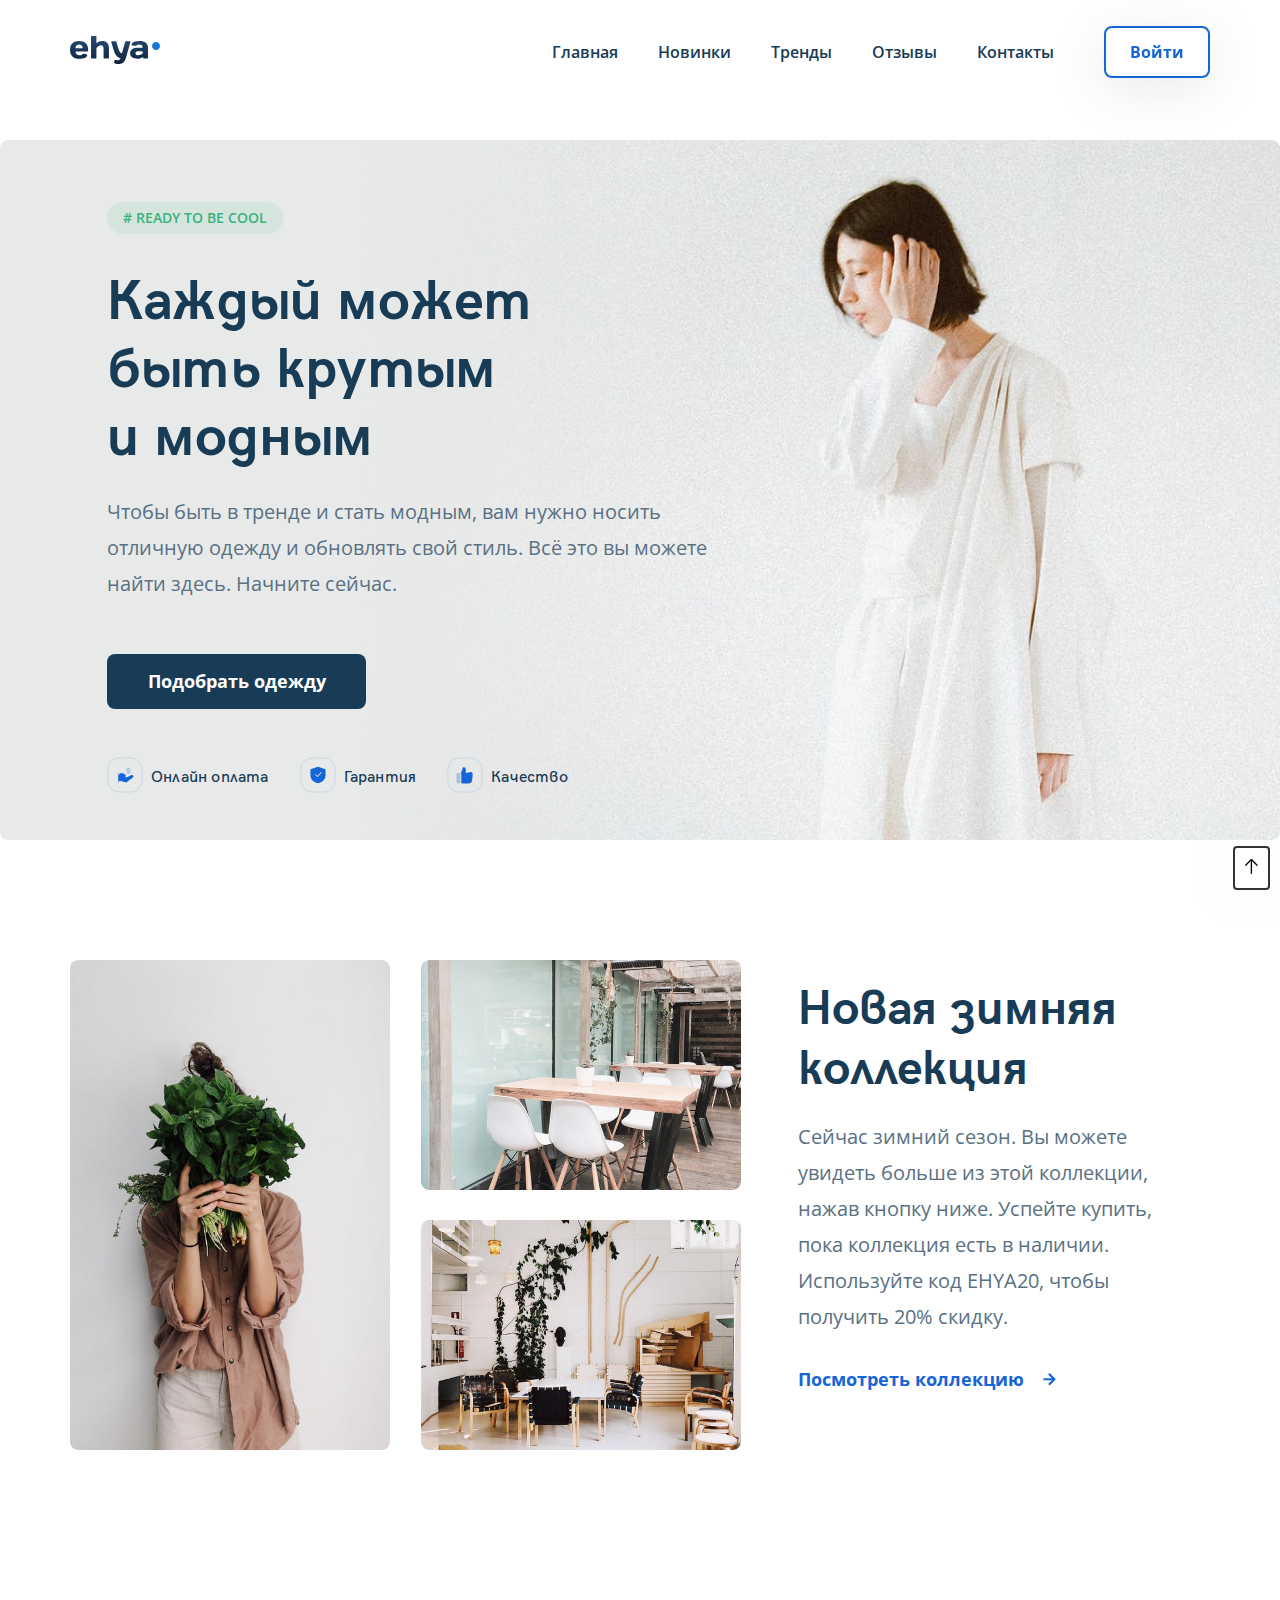
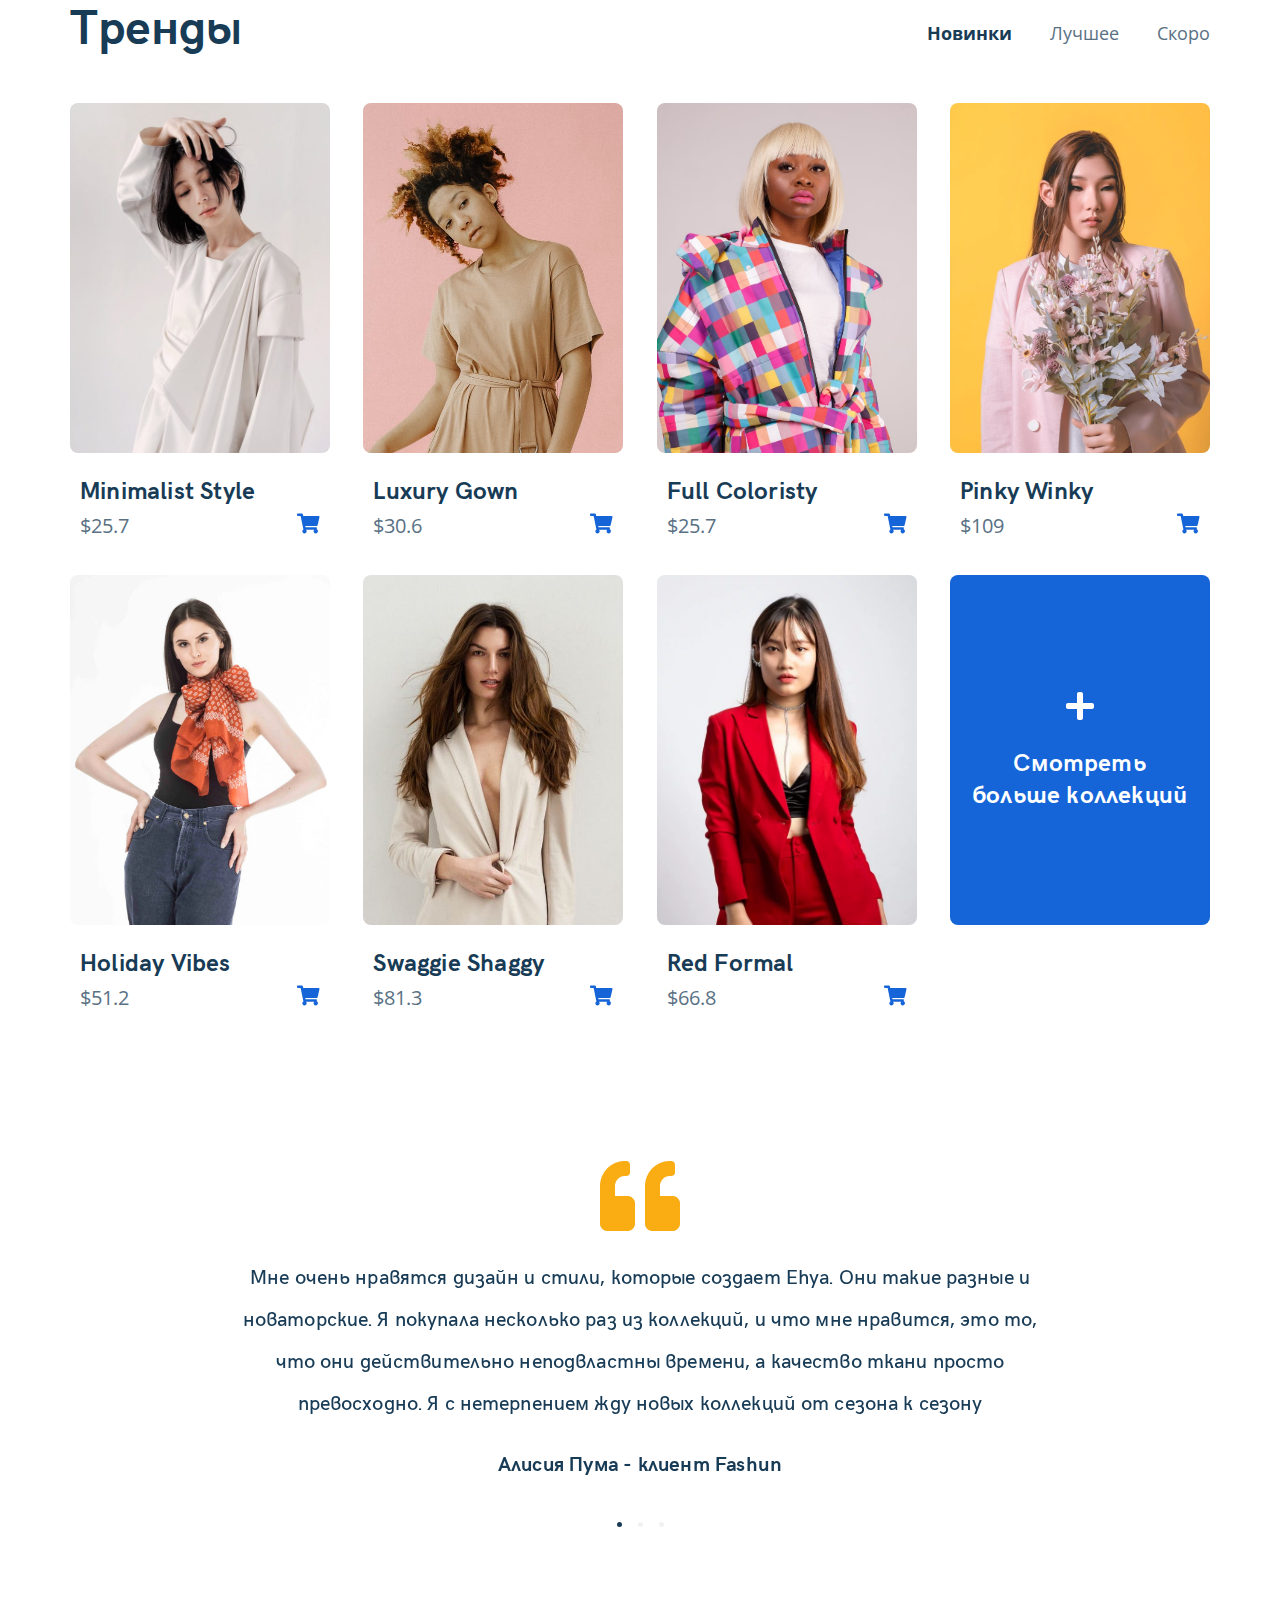
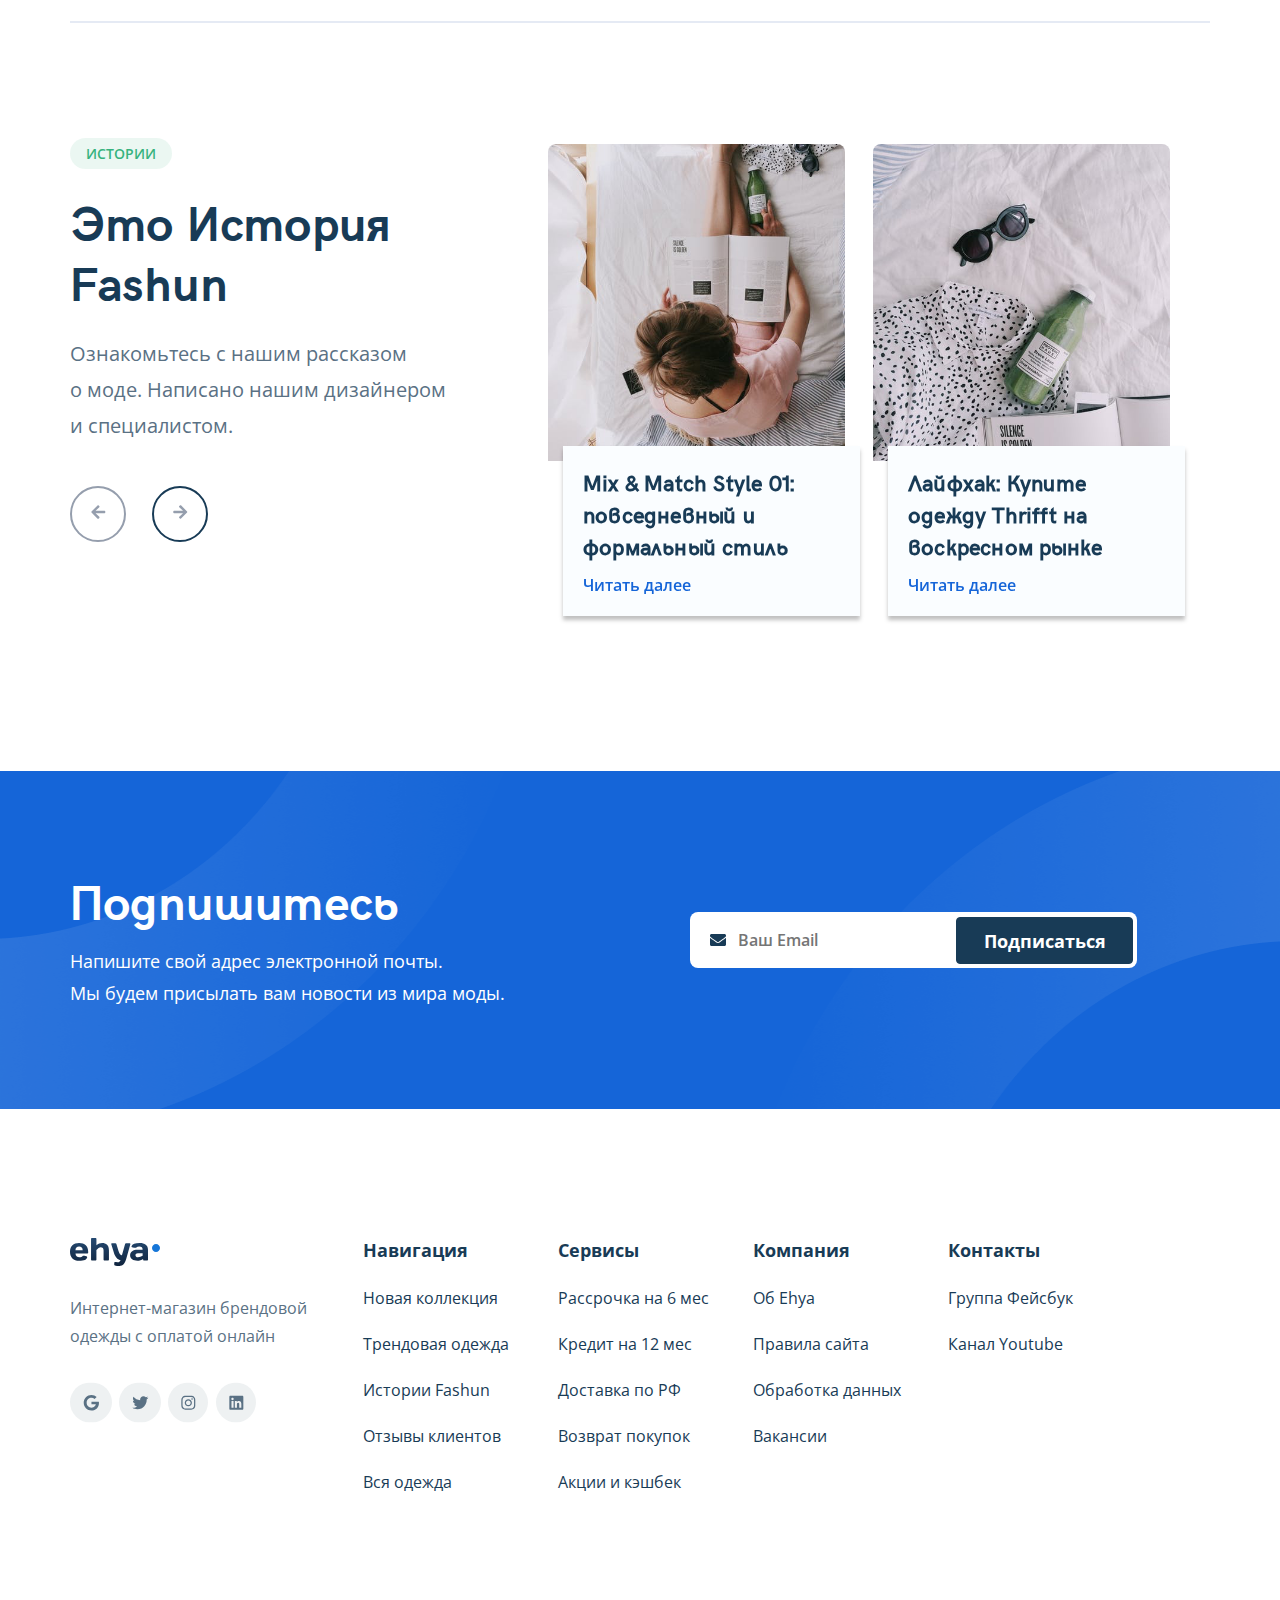
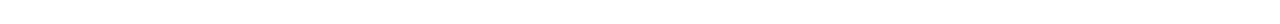
==== commit 2d3f5de3: "finished newsletter" ====
--- a/index.html
+++ b/index.html
@@ -5,7 +5,8 @@
   <meta charset="UTF-8">
   <meta name="viewport" content="width=device-width, initial-scale=1.0">
   <link rel="stylesheet" href="css/font.css" />
-  <link href="https://fonts.googleapis.com/css2?family=Open+Sans:wght@300;400;600;700;800&display=swap" rel="stylesheet">
+  <link href="https://fonts.googleapis.com/css2?family=Open+Sans:wght@300;400;600;700;800&display=swap"
+    rel="stylesheet">
   <link rel="icon" href="favicon.ico" type="image/x-icon">
   <link rel="stylesheet" href="css/swiper-bundle.min.css" />
   <link rel="stylesheet" href="css/animate.min.css" />
@@ -22,10 +23,7 @@
       <div class="navbar-menu__wrapper">
         <!-- Logo -->
         <a href="index.html" class="navbar-menu__logo logo">
-          <img
-            src="sass/blocks/header/img/logo.svg"
-            alt="Image of logo"
-            class="navbar-menu__logo-image" />
+          <img src="sass/blocks/header/img/logo.svg" alt="Image of logo" class="navbar-menu__logo-image" />
         </a>
         <!-- Navigation -->
         <ul class="navbar-menu__list">
@@ -82,28 +80,19 @@
       <ul class="hero__list">
         <li class="hero__item">
           <div class="hero__icon-wrapper">
-            <img
-              src="sass/blocks/hero/img/online.svg"
-              alt="Icon of online payment"
-              class="hero__icon" />
+            <img src="sass/blocks/hero/img/online.svg" alt="Icon of online payment" class="hero__icon" />
           </div>
           <a href="#" class="hero__link">Онлайн оплата</a>
         </li>
         <li class="hero__item">
           <div class="hero__icon-wrapper">
-            <img
-              src="sass/blocks/hero/img/guarantee.svg"
-              alt="Icon of online payment"
-              class="hero__icon" />
+            <img src="sass/blocks/hero/img/guarantee.svg" alt="Icon of online payment" class="hero__icon" />
           </div>
           <a href="#" class="hero__link">Гарантия</a>
         </li>
         <li class="hero__item hero__item--visible">
           <div class="hero__icon-wrapper">
-            <img
-              src="sass/blocks/hero/img/quality.svg"
-              alt="Icon of online payment"
-              class="hero__icon" />
+            <img src="sass/blocks/hero/img/quality.svg" alt="Icon of online payment" class="hero__icon" />
           </div>
           <a href="#" class="hero__link">Качество</a>
         </li>
@@ -111,10 +100,7 @@
       <!-- For 320px - 480px adaptive -->
       <div class="list-item-hidden">
         <div class="list-item-hidden__icon-wrapper">
-          <img
-            src="sass/blocks/hero/img/quality.svg"
-            alt="Icon of online payment"
-            class="list-item-hidden__icon" />
+          <img src="sass/blocks/hero/img/quality.svg" alt="Icon of online payment" class="list-item-hidden__icon" />
         </div>
         <a href="#" class="list-item-hidden__link">Качество</a>
       </div>
@@ -129,25 +115,16 @@
     <div class="container">
       <div class="collection__wrapper">
         <div class="collection__woman">
-          <img
-            src="sass/blocks/collection/img/woman.png"
-            alt="Image of woman with flowers"
-            class="collection__image">
+          <img src="sass/blocks/collection/img/woman.png" alt="Image of woman with flowers" class="collection__image">
         </div>
         <!-- /.collection__woman -->
         <div class="collection__images-wrapper">
           <div class="collection__kitchen">
-            <img
-              src="sass/blocks/collection/img/kitchen.png"
-              alt="Image of kitchen"
-              class="collection__image">
+            <img src="sass/blocks/collection/img/kitchen.png" alt="Image of kitchen" class="collection__image">
           </div>
           <!-- /.collection__kitchen -->
           <div class="collection__room">
-            <img
-              src="sass/blocks/collection/img/room.png"
-              alt="Image of room"
-              class="collection__image">
+            <img src="sass/blocks/collection/img/room.png" alt="Image of room" class="collection__image">
           </div>
           <!-- /.collection__room -->
         </div>
@@ -163,10 +140,7 @@
           <div class="collection__link-wrapper">
             <a href="#" class="collection__link">Посмотреть коллекцию</a>
             <div class="collection__icon-wrapper">
-              <img
-                src="sass/blocks/collection/img/arrow.svg"
-                alt="Icon of arrow"
-                class="collection__icon"/>
+              <img src="sass/blocks/collection/img/arrow.svg" alt="Icon of arrow" class="collection__icon" />
             </div>
           </div>
           <!-- /.collection__link-wrapper -->
@@ -203,10 +177,10 @@
             <span class="card__price-tag">$25.7</span>
             <a href="#" class="card__shopping-cart">
               <img src="sass/blocks/trends/img/shopping-cart.svg" alt="Icon of shopping cart"
-              class="card__shopping-cart-image">
-            </a>
-          </div>
-           <!-- /.card__price-->
+                class="card__shopping-cart-image">
+            </a>
+          </div>
+          <!-- /.card__price-->
         </div>
         <!-- /.card-->
         <div class="card">
@@ -217,10 +191,10 @@
             <span class="card__price-tag">$30.6</span>
             <a href="#" class="card__shopping-cart">
               <img src="sass/blocks/trends/img/shopping-cart.svg" alt="Icon of shopping cart"
-              class="card__shopping-cart-image">
-            </a>
-          </div>
-           <!-- /.card__price-->
+                class="card__shopping-cart-image">
+            </a>
+          </div>
+          <!-- /.card__price-->
         </div>
         <!-- /.card-->
         <div class="card">
@@ -231,10 +205,10 @@
             <span class="card__price-tag">$25.7</span>
             <a href="#" class="card__shopping-cart">
               <img src="sass/blocks/trends/img/shopping-cart.svg" alt="Icon of shopping cart"
-              class="card__shopping-cart-image">
-            </a>
-          </div>
-           <!-- /.card__price-->
+                class="card__shopping-cart-image">
+            </a>
+          </div>
+          <!-- /.card__price-->
         </div>
         <!-- /.card-->
         <div class="card">
@@ -245,10 +219,10 @@
             <span class="card__price-tag">$109</span>
             <a href="#" class="card__shopping-cart">
               <img src="sass/blocks/trends/img/shopping-cart.svg" alt="Icon of shopping cart"
-              class="card__shopping-cart-image">
-            </a>
-          </div>
-           <!-- /.card__price-->
+                class="card__shopping-cart-image">
+            </a>
+          </div>
+          <!-- /.card__price-->
         </div>
         <!-- /.card-->
         <div class="card">
@@ -259,10 +233,10 @@
             <span class="card__price-tag">$51.2</span>
             <a href="#" class="card__shopping-cart">
               <img src="sass/blocks/trends/img/shopping-cart.svg" alt="Icon of shopping cart"
-              class="card__shopping-cart-image">
-            </a>
-          </div>
-           <!-- /.card__price-->
+                class="card__shopping-cart-image">
+            </a>
+          </div>
+          <!-- /.card__price-->
         </div>
         <!-- /.card-->
         <div class="card">
@@ -273,10 +247,10 @@
             <span class="card__price-tag">$81.3</span>
             <a href="#" class="card__shopping-cart">
               <img src="sass/blocks/trends/img/shopping-cart.svg" alt="Icon of shopping cart"
-              class="card__shopping-cart-image">
-            </a>
-          </div>
-           <!-- /.card__price-->
+                class="card__shopping-cart-image">
+            </a>
+          </div>
+          <!-- /.card__price-->
         </div>
         <!-- /.card-->
         <div class="card">
@@ -287,10 +261,10 @@
             <span class="card__price-tag">$66.8</span>
             <a href="#" class="card__shopping-cart">
               <img src="sass/blocks/trends/img/shopping-cart.svg" alt="Icon of shopping cart"
-              class="card__shopping-cart-image">
-            </a>
-          </div>
-           <!-- /.card__price-->
+                class="card__shopping-cart-image">
+            </a>
+          </div>
+          <!-- /.card__price-->
         </div>
         <!-- /.card-->
         <div class="card see-more">
@@ -318,10 +292,10 @@
             <span class="card__price-tag">$109</span>
             <a href="#" class="card__shopping-cart">
               <img src="sass/blocks/trends/img/shopping-cart.svg" alt="Icon of shopping cart"
-              class="card__shopping-cart-image">
-            </a>
-          </div>
-           <!-- /.card__price-->
+                class="card__shopping-cart-image">
+            </a>
+          </div>
+          <!-- /.card__price-->
         </div>
         <!-- /.card-->
         <div class="card">
@@ -332,10 +306,10 @@
             <span class="card__price-tag">$51.2</span>
             <a href="#" class="card__shopping-cart">
               <img src="sass/blocks/trends/img/shopping-cart.svg" alt="Icon of shopping cart"
-              class="card__shopping-cart-image">
-            </a>
-          </div>
-           <!-- /.card__price-->
+                class="card__shopping-cart-image">
+            </a>
+          </div>
+          <!-- /.card__price-->
         </div>
         <!-- /.card-->
         <div class="card">
@@ -346,10 +320,10 @@
             <span class="card__price-tag">$81.3</span>
             <a href="#" class="card__shopping-cart">
               <img src="sass/blocks/trends/img/shopping-cart.svg" alt="Icon of shopping cart"
-              class="card__shopping-cart-image">
-            </a>
-          </div>
-           <!-- /.card__price-->
+                class="card__shopping-cart-image">
+            </a>
+          </div>
+          <!-- /.card__price-->
         </div>
         <!-- /.card-->
         <div class="card">
@@ -360,7 +334,7 @@
             <span class="card__price-tag">$25.7</span>
             <a href="#" class="card__shopping-cart">
               <img src="sass/blocks/trends/img/shopping-cart.svg" alt="Icon of shopping cart"
-              class="card__shopping-cart-image">
+                class="card__shopping-cart-image">
             </a>
           </div>
           <!-- /.card__price-->
@@ -374,10 +348,10 @@
             <span class="card__price-tag">$30.6</span>
             <a href="#" class="card__shopping-cart">
               <img src="sass/blocks/trends/img/shopping-cart.svg" alt="Icon of shopping cart"
-              class="card__shopping-cart-image">
-            </a>
-          </div>
-           <!-- /.card__price-->
+                class="card__shopping-cart-image">
+            </a>
+          </div>
+          <!-- /.card__price-->
         </div>
         <!-- /.card-->
         <div class="card">
@@ -388,10 +362,10 @@
             <span class="card__price-tag">$25.7</span>
             <a href="#" class="card__shopping-cart">
               <img src="sass/blocks/trends/img/shopping-cart.svg" alt="Icon of shopping cart"
-              class="card__shopping-cart-image">
-            </a>
-          </div>
-           <!-- /.card__price-->
+                class="card__shopping-cart-image">
+            </a>
+          </div>
+          <!-- /.card__price-->
         </div>
         <!-- /.card-->
         <div class="card">
@@ -402,10 +376,10 @@
             <span class="card__price-tag">$66.8</span>
             <a href="#" class="card__shopping-cart">
               <img src="sass/blocks/trends/img/shopping-cart.svg" alt="Icon of shopping cart"
-              class="card__shopping-cart-image">
-            </a>
-          </div>
-           <!-- /.card__price-->
+                class="card__shopping-cart-image">
+            </a>
+          </div>
+          <!-- /.card__price-->
         </div>
         <!-- /.card-->
         <div class="card see-more">
@@ -433,10 +407,10 @@
             <span class="card__price-tag">$30.6</span>
             <a href="#" class="card__shopping-cart">
               <img src="sass/blocks/trends/img/shopping-cart.svg" alt="Icon of shopping cart"
-              class="card__shopping-cart-image">
-            </a>
-          </div>
-           <!-- /.card__price-->
+                class="card__shopping-cart-image">
+            </a>
+          </div>
+          <!-- /.card__price-->
         </div>
         <!-- /.card-->
         <div class="card">
@@ -447,10 +421,10 @@
             <span class="card__price-tag">$25.7</span>
             <a href="#" class="card__shopping-cart">
               <img src="sass/blocks/trends/img/shopping-cart.svg" alt="Icon of shopping cart"
-              class="card__shopping-cart-image">
-            </a>
-          </div>
-           <!-- /.card__price-->
+                class="card__shopping-cart-image">
+            </a>
+          </div>
+          <!-- /.card__price-->
         </div>
         <!-- /.card-->
         <div class="card">
@@ -461,10 +435,10 @@
             <span class="card__price-tag">$109</span>
             <a href="#" class="card__shopping-cart">
               <img src="sass/blocks/trends/img/shopping-cart.svg" alt="Icon of shopping cart"
-              class="card__shopping-cart-image">
-            </a>
-          </div>
-           <!-- /.card__price-->
+                class="card__shopping-cart-image">
+            </a>
+          </div>
+          <!-- /.card__price-->
         </div>
         <!-- /.card-->
         <div class="card">
@@ -475,10 +449,10 @@
             <span class="card__price-tag">$25.7</span>
             <a href="#" class="card__shopping-cart">
               <img src="sass/blocks/trends/img/shopping-cart.svg" alt="Icon of shopping cart"
-              class="card__shopping-cart-image">
-            </a>
-          </div>
-           <!-- /.card__price-->
+                class="card__shopping-cart-image">
+            </a>
+          </div>
+          <!-- /.card__price-->
         </div>
         <!-- /.card-->
         <div class="card">
@@ -489,10 +463,10 @@
             <span class="card__price-tag">$51.2</span>
             <a href="#" class="card__shopping-cart">
               <img src="sass/blocks/trends/img/shopping-cart.svg" alt="Icon of shopping cart"
-              class="card__shopping-cart-image">
-            </a>
-          </div>
-           <!-- /.card__price-->
+                class="card__shopping-cart-image">
+            </a>
+          </div>
+          <!-- /.card__price-->
         </div>
         <!-- /.card-->
         <div class="card">
@@ -503,10 +477,10 @@
             <span class="card__price-tag">$66.8</span>
             <a href="#" class="card__shopping-cart">
               <img src="sass/blocks/trends/img/shopping-cart.svg" alt="Icon of shopping cart"
-              class="card__shopping-cart-image">
-            </a>
-          </div>
-           <!-- /.card__price-->
+                class="card__shopping-cart-image">
+            </a>
+          </div>
+          <!-- /.card__price-->
         </div>
         <div class="card">
           <div style="background-image:url(sass/blocks/trends/img/card-6.png)" class="card__image image-6">
@@ -516,10 +490,10 @@
             <span class="card__price-tag">$81.3</span>
             <a href="#" class="card__shopping-cart">
               <img src="sass/blocks/trends/img/shopping-cart.svg" alt="Icon of shopping cart"
-              class="card__shopping-cart-image">
-            </a>
-          </div>
-           <!-- /.card__price-->
+                class="card__shopping-cart-image">
+            </a>
+          </div>
+          <!-- /.card__price-->
         </div>
         <!-- /.card-->
         <div class="card see-more">
@@ -547,13 +521,13 @@
       <div class="swiper-wrapper">
         <div class="swiper-slide">
           <div class="reviews-slider__item">
-            <img src="sass/blocks/reviews/img/quote-left.png" alt="Image of quotes" class="reviews-slider__image"/>
+            <img src="sass/blocks/reviews/img/quote-left.png" alt="Image of quotes" class="reviews-slider__image" />
             <p class="reviews-slider__text-review">
               Мне очень нравятся дизайн и стили, которые создает Ehya.
               Они такие разные и новаторские. Я покупала несколько раз из коллекций,
               и что мне нравится, это то, что они действительно неподвластны времени,
               а качество ткани просто превосходно.
-              Я с нетерпением жду новых коллекций от сезона к сезону
+              <span id="wait">Я с нетерпением жду новых коллекций от сезона к сезону</span>
             </p>
             <span class="reviews-slider__reviewer">
               Алисия Пума - клиент Fashun
@@ -564,7 +538,7 @@
         <!-- /.swiper-slide -->
         <div class="swiper-slide">
           <div class="reviews-slider__item">
-            <img src="sass/blocks/reviews/img/quote-left.png" alt="Image of quotes" class="reviews-slider__image"/>
+            <img src="sass/blocks/reviews/img/quote-left.png" alt="Image of quotes" class="reviews-slider__image" />
             <p class="reviews-slider__text-review">
               Первый раз познакомилась с Ehya в 2018 году,
               с тех пор стала постоянной клиенткой этого магазина.
@@ -583,7 +557,7 @@
         <!-- /.swiper-slide -->
         <div class="swiper-slide">
           <div class="reviews-slider__item">
-            <img src="sass/blocks/reviews/img/quote-left.png" alt="Image of quotes" class="reviews-slider__image"/>
+            <img src="sass/blocks/reviews/img/quote-left.png" alt="Image of quotes" class="reviews-slider__image" />
             <p class="reviews-slider__text-review">
               Я и мама очень любим этот Ehya. Нравится все, атмосфера магазина,
               продавцы-консультанты. Всегда очень приятное обслуживание.
@@ -625,9 +599,10 @@
           </button>
           <!-- /.prev-button -->
           <button data-target="#next" class="stories__button stories__button--next stories__button--active">
-            <img id="next" src="sass/blocks/stories/img/arrow-next.svg" alt="Icon of arrow" class="img-svg img-svg--active">
+            <img id="next" src="sass/blocks/stories/img/arrow-next.svg" alt="Icon of arrow"
+              class="img-svg img-svg--active">
           </button>
-            <!-- /.prev-button -->
+          <!-- /.prev-button -->
         </div>
         <!-- /.stories__text -->
         <div class="swiper-container stories-slider">
@@ -687,7 +662,7 @@
   </section>
   <!-- /.stories -->
 
-    <!-- Newsletter Block -->
+  <!-- Newsletter Block -->
   <section id="newsletter" class="newsletter">
     <div class="container">
       <div class="newsletter__wrapper">
@@ -704,10 +679,10 @@
         <form action="subscribe.php" method="POST" class="form newsletter__subscribe subscribe">
           <img src="sass/blocks/newsletter/img/mail.svg" alt="Icon of mail" class="subscribe__mail-image">
           <div class="subscribe__input-wrapper">
-            <input type="email" class="subscribe__input" placeholder="Ваш Emaill" name="email"/>
+            <input type="email" class="subscribe__input" placeholder="Ваш Email" name="email" />
           </div>
           <!-- /.subscribe__input-wrapper -->
-            <button class="subscribe__button button">Подписаться</button>
+          <button class="subscribe__button button">Подписаться</button>
           <!-- <button class="subscribe__button button">Подписаться</button> -->
         </form>
       </div>
@@ -717,7 +692,7 @@
   </section>
   <!-- /.newsletter -->
 
- <!-- Footer-->
+  <!-- Footer-->
   <footer id="footer" class="footer">
     <div class="container">
       <div class="footer__wrapper">
@@ -737,16 +712,20 @@
           <div class="footer__social-network">
             <div class="footer__social-links">
               <a href="https://www.google.com/" rel="nofollow noopener" target="_blank" class="footer__link-image">
-                <img src="sass/blocks/footer/img/google.svg" alt="Icon of Google" class="img-svg footer__social-image"/>
+                <img src="sass/blocks/footer/img/google.svg" alt="Icon of Google"
+                  class="img-svg footer__social-image" />
               </a>
               <a href="https://twitter.com/" rel="nofollow noopener" target="_blank" class="footer__link-image">
-                <img src="sass/blocks/footer/img/twitter.svg" alt="Icon of Twitter" class="img-svg footer__social-image"/>
+                <img src="sass/blocks/footer/img/twitter.svg" alt="Icon of Twitter"
+                  class="img-svg footer__social-image" />
               </a>
               <a href="https://www.instagram.com/" rel="nofollow noopener" target="_blank" class="footer__link-image">
-                <img src="sass/blocks/footer/img/instagram.svg" alt="Icon of Instagram" class="img-svg footer__social-image"/>
+                <img src="sass/blocks/footer/img/instagram.svg" alt="Icon of Instagram"
+                  class="img-svg footer__social-image" />
               </a>
               <a href="https://www.linkedin.com/" rel="nofollow noopener" target="_blank" class="footer__link-image">
-                <img src="sass/blocks/footer/img/linkedin.svg" alt="Icon of LinkedIn" class="img-svg footer__social-image"/>
+                <img src="sass/blocks/footer/img/linkedin.svg" alt="Icon of LinkedIn"
+                  class="img-svg footer__social-image" />
               </a>
             </div>
             <!-- /.footer__social-links -->
@@ -885,7 +864,7 @@
         <h3 class="modal-login__title">Войти в личный кабинет</h3>
         <form action="login.php" method="POST" class="form modal-login__form">
           <input type="email" class="modal-login__input" placeholder="E-mail*" name="email" />
-          <input type="password" class="modal-login__input" placeholder="Пароль*" name="password"/>
+          <input type="password" class="modal-login__input" placeholder="Пароль*" name="password" />
           <button class="modal-login__button">Войти</button>
           <span class="modal-login__info">* Обязательные поля</span>
         </form>
--- a/css/style.css
+++ b/css/style.css
@@ -1 +1 @@
-*{box-sizing:border-box;font-feature-settings:"locl" 0}.container{max-width:1140px;margin:auto}img{max-width:100%}p{margin:0}h1,h2,h3{margin:0}.navbar-menu,.hero,.collection,.modal,.modal-login{font-family:Open Sans, sans-serif}.invalid{font-family:Open Sans, sans-serif;font-size:11px;font-weight:bold;color:#fff}.navbar-menu{background-color:#fff}.navbar-menu__wrapper{padding:26px 0;display:flex;align-items:center;justify-content:space-between}.navbar-menu__logo{margin-right:auto}.navbar-menu__list{margin:0;padding:0;display:flex;align-items:center;justify-content:space-between;list-style-type:none}.navbar-menu__item+.navbar-menu__item{margin-left:40px}.navbar-menu__close-dropdown{display:none}.navbar-menu__link{font-style:normal;font-weight:600;font-size:16px;line-height:22px;text-align:center;color:#183B56;text-decoration:none}.navbar-menu__button{margin-left:10px;padding:13px 24px;min-width:101px;min-height:48px;font-style:normal;font-weight:bold;font-size:16px;line-height:22px;border-radius:8px;cursor:pointer;border:2px solid #1565D8;color:#1565D8;background-color:#fff;filter:drop-shadow(0px 10px 25px rgba(21,37,72,0.1))}.navbar-menu__mobile-button{display:none}.hero{position:relative;margin:auto;margin-top:36px;padding:62px 0 46px 107px;max-width:1280px;min-height:700px;border-radius:8px;overflow:hidden;background-image:url("../sass/blocks/hero/img/hero.jpg");background-repeat:no-repeat;background-size:cover;background-position:center}.hero__image{display:none}.hero__wrapper{display:flex;flex-direction:column;align-items:flex-start}.hero__tag{padding:6px 16px;font-style:normal;font-weight:600;font-size:14px;line-height:20px;text-align:center;text-decoration:none;text-transform:uppercase;background:rgba(54,179,126,0.1);border-radius:2000px;color:#36B37E}.hero__title{max-width:460px;font-family:"HK Grotesk Bold", sans-serif;font-size:56px;line-height:68px;letter-spacing:0.2px;color:#183B56}.hero__tag+.hero__title{margin-top:28px}.hero__description{max-width:652px;text-align:left;font-style:normal;font-weight:normal;font-size:20px;line-height:36px;color:#5A7184}.hero__title+.hero__description{margin-top:28px}.hero__button{margin-top:52px;padding:15px 40px;min-width:259px;min-height:55px;font-style:normal;font-weight:bold;font-size:18px;line-height:25px;cursor:pointer;border:none;color:#fff;background-color:#183B56;border-radius:8px}.hero__list{margin:0;margin-top:48px;padding:0;display:flex;max-width:464px;align-items:center;flex-wrap:wrap;list-style-type:none}.hero__item{display:flex;cursor:pointer}.hero__item+.hero__item{margin-left:31px}.hero__icon-wrapper{width:36px;height:36px}.hero__link{margin-top:8px;font-family:"HK Grotesk Medium", sans-serif;font-size:16px;line-height:20px;letter-spacing:0.2px;color:#183B56;text-decoration:none}.hero__icon-wrapper+.hero__link{margin-left:8px}.list-item-hidden{display:none}.list-item-hidden__icon-wrapper{width:24px;height:24px}.list-item-hidden__link{margin-top:2px;margin-left:8px;font-family:"HK Grotesk Medium", sans-serif;font-size:16px;line-height:20px;letter-spacing:0.2px;color:#183B56;text-decoration:none}.collection{margin-top:120px}.collection__wrapper{display:flex;align-items:center;justify-content:space-between}.collection__woman{position:relative;margin-right:30px;width:320px;height:490px;border-radius:8px;overflow:hidden}.collection__images-wrapper{margin-right:57px;display:flex;flex-direction:column;align-items:center}.collection__kitchen{position:relative;width:320px;height:230px;border-radius:8px;overflow:hidden}.collection__room{position:relative;width:320px;height:230px;border-radius:8px;overflow:hidden}.collection__kitchen+.collection__room{margin-top:30px}.collection__image{position:absolute;top:0;bottom:0;left:0;right:0;width:100%;height:100%;border-radius:inherit;object-fit:cover}.collection__title{margin-top:10px;max-width:412px;font-family:"HK Grotesk Bold", sans-serif;font-size:48px;line-height:60px;letter-spacing:0.2px;color:#183B56}.collection__description{margin-top:24px;max-width:392px;font-style:normal;font-weight:normal;font-size:20px;line-height:36px;color:#5A7184}.collection__link-wrapper{margin-top:32px;margin-bottom:54px;display:flex;flex-direction:row;cursor:pointer}.collection__link{font-style:normal;font-weight:bold;font-size:18px;line-height:25px;text-decoration:none;color:#1565D8}.collection__icon-wrapper{margin:4.5px 0 4.5px 19px;width:13px;height:16px}#twentyper{display:none}.trends{margin-top:145px}.trends__menu{display:flex;align-items:center;justify-content:space-between}.trends__title{font-family:"HK Grotesk Bold", sans-serif;font-size:48px;line-height:60px;letter-spacing:0.2px;color:#183B56}.trends__tabs{margin:0;margin-top:17.5px;padding:0;display:flex;align-items:center;justify-content:space-between;list-style-type:none}.trends__tabs-item{font-family:Open Sans, sans-serif;font-style:normal;font-weight:normal;font-size:18px;line-height:25px;cursor:pointer;color:#5A7184}.trends__tabs-item--active{font-family:Open Sans, sans-serif;font-style:normal;font-weight:bold;font-size:18px;line-height:25px;text-decoration:none;cursor:pointer;color:#183B56}.trends__tabs-item+.trends__tabs-item{margin-left:38px}.trends__cards-wrapper{display:none}.trends__cards-wrapper--active{margin-top:17px;display:flex;flex-wrap:wrap;align-items:center;justify-content:space-between}.card{margin-top:31px;width:260px;height:441px;overflow:hidden;cursor:pointer}.card__image{width:100%;height:350px;border-radius:8px;overflow:hidden;background-repeat:no-repeat;background-size:cover;background-position:center}.card__title{margin-top:20px;margin-left:10px;font-family:"HK Grotesk Bold", sans-serif;font-size:24px;line-height:32px;letter-spacing:0.2px;color:#183B56}.card__price{margin-top:3px;display:flex;align-items:center;justify-content:space-between}.card__price-tag{margin-left:10px;font-family:Open Sans, sans-serif;font-style:normal;font-weight:normal;font-size:20px;line-height:36px;color:#5A7184}.card__shopping-cart{margin-right:10px}.image-1{background-size:cover}.image-2{background-size:auto 220%;background-position-x:45%;background-position-y:10%}.image-3{background-size:auto 160%;background-position-x:45%;background-position-y:20%}.image-4{background-size:auto 150%;background-position-x:45%;background-position-y:65%}.image-5{background-size:auto 130%;background-position-x:45%;background-position-y:25%}.image-6{background-size:auto 250%;background-position-x:45%;background-position-y:8%}.image-7{background-size:auto 200%;background-position-x:50%;background-position-y:1%}.see-more{position:relative;display:flex;align-items:center}.see-more__container{position:absolute;display:flex;padding-left:22px;padding-right:22px;align-items:center;height:350px;top:0;left:0;right:0;border-radius:8px;background-color:#1565D8}.see-more__link{align-self:center;text-decoration:none}.see-more__content-wrapper{display:flex;flex-direction:column;align-items:center}.see-more__text{margin-top:25px;font-family:"HK Grotesk Bold", sans-serif;font-size:24px;line-height:32px;text-align:center;letter-spacing:0.2px;color:#fff}.reviews{margin-top:145px}.reviews-slider__item{margin:auto;display:flex;max-width:800px;flex-direction:column;align-items:center}.reviews-slider__text-review{margin-top:24px;font-family:"HK Grotesk Medium", sans-serif;font-style:normal;font-weight:normal;font-size:20px;line-height:42px;text-align:center;letter-spacing:0.133333px;color:#183B56}.reviews-slider__reviewer{margin-top:28px;margin-bottom:48px;font-family:"HK Grotesk Bold", sans-serif;font-size:20px;line-height:24px;text-align:center;letter-spacing:0.2px;color:#183B56}.horizontal-divider{margin-top:80px;margin-right:auto;margin-left:auto;text-align:center;width:1140px;height:1px;border:1px solid #E5EAF4}.swiper-pagination-bullets{position:relative;displey:block;margin:0}.swiper-pagination-bullet{margin:0 8px !important;width:5px;height:5px;border-radius:2.5px;background-color:#B3BAC5}.swiper-pagination-bullet-active{background-color:#183B56}.stories{padding-top:121px}.stories__wrapper{display:flex}.stories__text{position:relative;margin-right:96px}.stories__tag{position:relative;padding:6px 16px;font-family:Open Sans, sans-serif;font-style:normal;font-weight:600;font-size:14px;line-height:20px;text-align:center;text-decoration:none;text-transform:uppercase;background:rgba(54,179,126,0.1);border-radius:2000px;color:#36B37E}.stories__title{margin-top:28px;max-width:337px;font-family:"HK Grotesk Bold", sans-serif;font-size:48px;line-height:60px;letter-spacing:0.2px;color:#183B56}.stories__description{margin-top:24px;max-width:382px;text-align:left;font-family:Open Sans, sans-serif;font-style:normal;font-weight:normal;font-size:20px;line-height:36px;color:#5A7184}.stories__button{position:relative;margin-top:42px;width:56px;height:56px;cursor:pointer;border:2px solid #959EAD;border-radius:2000px;background-repeat:no-repeat;background-position:center;background-color:transparent}.stories__button--active{border:2px solid #183B56}.stories__button--prev{margin-right:22px}.stories-slider{max-width:662px}.stories-slider__item+.stories-slider__item{margin-left:108px}.story{display:flex;width:622px}.story__item{width:322px;cursor:pointer}.story__item+.story__item{margin-left:28px}.story__image{max-width:312px;height:317px;overflow:hidden;cursor:pointer;border-radius:8px 8px 0px 0px;background-repeat:no-repeat;background-size:cover;background-position:center}.story__text{max-width:312px;padding:20px;transform:translate(15px, -15px);background:#FAFDFF;box-shadow:0px 4px 4px rgba(0,0,0,0.25)}.story__title{margin-bottom:12px;max-width:260px;font-family:"HK Grotesk Medium", sans-serif;font-size:22px;line-height:32px;letter-spacing:0.2px;color:#183B56}.story__link{font-family:Open Sans, sans-serif;font-style:normal;font-weight:600;font-size:16px;line-height:22px;text-decoration:none;color:#1565D8}.newsletter{position:relative;margin-top:140px;padding:100px 0 100px 0;background-repeat:no-repeat;background-size:cover;background-position:center;background-color:#1565D8}.newsletter__wrapper{display:flex;margin:auto;align-items:center;justify-content:space-between}.newsletter__title{font-family:"HK Grotesk Bold", sans-serif;font-style:normal;font-weight:bold;font-size:48px;line-height:60px;letter-spacing:0.2px;color:#fff}.newsletter__strong{margin-top:14px;max-width:436px;font-family:Open Sans, sans-serif;font-style:normal;font-weight:normal;font-size:18px;line-height:32px;color:#fff}.subscribe{position:relative;display:flex;margin-right:73px;width:447px;height:56px}.subscribe #email-error{position:absolute;top:65px;left:0}.subscribe__input-wrapper{width:100%;height:100%}.subscribe__mail-image{position:absolute;top:22px;bottom:20px;left:20px}.subscribe__input{padding-left:48px;padding-right:210px;width:100%;height:100%;font-family:Open Sans, sans-serif;font-style:normal;font-weight:600;font-size:16px;line-height:22px;border:none;border-radius:8px;overflow:hidden;color:#959EAD;background-color:#fff}.subscribe__button{position:absolute;padding:11px 27px;max-width:177px;top:4.5px;bottom:4.5px;right:4.5px;font-family:Open Sans, sans-serif;font-style:normal;font-weight:bold;font-size:18px;line-height:25px;text-align:center;border:1px solid #183B56;border-radius:4px;outline:none;cursor:pointer;overflow:hidden;color:#fff;background-color:#183B56}.footer{padding-top:128.19px;padding-bottom:131.81px}.footer__wrapper{display:flex;align-items:flex-start;align:left}.footer__title{margin-bottom:7px;font-family:Open Sans, sans-serif;font-style:normal;font-weight:bold;font-size:18px;line-height:25px;color:#183B56}.footer__list{margin-right:30px}.footer__ul{padding:0;margin:0;width:165px;text-align:left;list-style:none}.footer__item{margin-top:24px;font-family:Open Sans, sans-serif;font-style:normal;font-weight:normal;font-size:16px;line-height:22px;color:#183B56}.footer__link{text-decoration:none;color:inherit}.footer__summary-wrapper{margin-right:30px;max-width:263px}.footer__logo{display:flex;align-items:flex-end}.footer__info{margin-top:28.08px;width:100%;font-family:Open Sans, sans-serif;font-style:normal;font-weight:normal;font-size:16px;line-height:28px;color:#5A7184;text-align:left}.footer__social-network{display:flex;max-width:263px;align-self:center}.footer__social-links{display:flex;max-width:187px;align-items:center}.footer__link-image{margin-top:32.05px;width:42px;height:40px}.footer__link-image+.footer__link-image{margin-left:7px}.up{position:fixed;bottom:10px;right:10px;padding:10px;box-shadow:0 1px 120px rgba(161,161,161,0.08);border-radius:4px;border:2px solid #333;z-index:2000;background-color:#ffffff}.modal__overlay{position:fixed;top:0;bottom:0;left:0;right:0;background-color:rgba(0,143,223,0.39);z-index:100;visibility:hidden;opacity:0}.modal__overlay--visible{visibility:visible;opacity:1;transition:opacity 0.1s}.modal__dialog{position:fixed;padding-top:33px;padding-left:88px;padding-right:88px;top:50%;left:50%;transform:translate(-50%, -50%);width:478px;max-width:100%;max-height:90%;border-radius:8px;overflow-y:auto;z-index:101;background-color:#183B56;color:#fff;visibility:hidden;opacity:0}.modal__dialog--visible{visibility:visible;opacity:1;transition:opacity 0.1s}.modal__close{position:absolute;top:17px;right:18px;text-decoration:none;cursor:pointer}.modal__title{margin:0;font-weight:bold;font-size:18px;line-height:23px;text-transform:uppercase;text-align:center;color:inherit}.modal__form{display:flex;align-items:center;justify-content:space-between;flex-wrap:wrap}.modal__input{margin-top:15px;margin-bottom:5px;padding:18px 23px;flex-basis:100%;height:50px;font-size:12px;line-height:15px;border:none;border-radius:4px;color:#5A7184;background-color:#fff}.modal__message{margin-top:15px;margin-bottom:15px;padding:18px 23px;flex-basis:100%;height:123px;font-size:12px;line-height:15px;border:none;border-radius:4px;resize:none;color:#5A7184;background-color:#fff}.modal__button{margin-bottom:33px;padding:18px;min-width:160px;min-height:50px;font-weight:bold;font-size:12px;line-height:15px;border:2px solid #1565D8;border-radius:4px;cursor:pointer;color:#fff;background-color:#1565D8}.modal__info{margin-bottom:33px;font-weight:bold;font-size:12px;line-height:15px;color:#fff}.modal-login__overlay{position:fixed;top:0;bottom:0;left:0;right:0;background-color:rgba(0,143,223,0.39);z-index:100;visibility:hidden;opacity:0}.modal-login__overlay--visible{visibility:visible;opacity:1;transition:opacity 0.1s}.modal-login__dialog{position:fixed;padding-top:33px;padding-left:88px;padding-right:88px;top:50%;left:50%;transform:translate(-50%, -50%);width:478px;max-width:100%;max-height:90%;border-radius:8px;overflow-y:auto;z-index:101;background-color:#183B56;color:#fff;visibility:hidden;opacity:0}.modal-login__dialog--visible{visibility:visible;opacity:1;transition:opacity 0.1s}.modal-login__close{position:absolute;top:17px;right:18px;text-decoration:none;cursor:pointer}.modal-login__title{margin:0;font-weight:bold;font-size:18px;line-height:23px;text-transform:uppercase;text-align:center;color:inherit}.modal-login__form{display:flex;align-items:center;justify-content:space-between;flex-wrap:wrap}.modal-login__input{margin-top:15px;margin-bottom:5px;padding:18px 23px;flex-basis:100%;height:50px;font-size:12px;line-height:15px;border:none;border-radius:4px;color:#5A7184;background-color:#fff}.modal-login__button{margin-top:15px;margin-bottom:33px;padding:18px;min-width:160px;min-height:50px;font-weight:bold;font-size:12px;line-height:15px;border:2px solid #1565D8;border-radius:4px;cursor:pointer;color:#fff;background-color:#1565D8}.modal-login__info{margin-top:15px;margin-bottom:33px;font-weight:bold;font-size:12px;line-height:15px;color:#fff}@media (max-width: 1200px){.container{max-width:980px}.collection__wrapper{align-items:flex-start}.collection__title{margin-top:0}.trends{margin-top:80px}.trends__cards-wrapper--active{margin:auto;margin-top:8.5px;width:980px}.see-more__link{margin:auto}.card{flex-basis:30%}.see-more{flex-grow:1;margin-left:50px;margin-right:342px}.reviews{margin-top:80px}.subscribe{margin-left:auto;margin-right:0}.horizontal-divider{width:90%}}@media (min-width: 992px){a:hover,a:focus{color:#1565D8}.button:hover,.button:focus{color:#fff;background-color:#333}.navbar-menu__button:hover,.modal-login__button:hover{border:2px solid #333}.stories__button:hover{background-color:#fff}.collection__link:hover{color:#333}.see-more__container:hover{background-color:#183B56}.trends__tabs-item:hover{color:#183B56}.modal__button:hover{border:2px solid #333}}@media (max-width: 996px){.container{width:768px;max-width:90%}.navbar-menu__logo{margin-right:auto}.navbar-menu__mobile-button{display:none}.navbar-menu__button{margin-left:10px}.hero{margin-top:30px;padding:36px 0 36px 110px;max-width:100%;min-height:624px;background-position:63.3% 47.53%;background-size:auto auto}.hero__title{max-width:365px;font-size:48px;line-height:60px}.hero__description{max-width:400px;font-size:18px;line-height:32px}.hero__list{max-width:444px}.hero__item+.hero__item{margin-left:21px}.collection{margin-top:80px}.collection__wrapper{flex-wrap:wrap}.collection__woman{width:350px;height:490px}.collection__images-wrapper{margin-right:0}.collection__kitchen{width:380px}.collection__room{width:380px}.collection__text{flex-basis:100%}.collection__title{margin-top:40px;max-width:100%}.collection__description{max-width:95%}.collection__link-wrapper{margin-top:24px;margin-bottom:0}.trends{margin-top:80px}.trends__menu{flex-direction:row}.trends__tabs{margin-top:27.5px}.trends__cards-wrapper--active{margin:auto;margin-top:8.5px;width:100%;flex-basis:29%}.see-more__link{margin:auto}.card{width:230px;margin-top:48px;flex-basis:30%}.see-more{flex-grow:1;margin-left:38px;margin-right:269px}.reviews{margin-top:80px}.reviews-slider__item{max-width:630px}.reviews-slider__text-review{margin-top:28px}.reviews-slider__reviewer{margin-top:24px;margin-bottom:28px}.horizontal-divider{width:90%}.stories{padding-top:80px;padding-right:23px;padding-left:23px;margin-right:0;margin:auto}.stories__wrapper{flex-direction:column;align-items:center}.stories__text{margin:auto;text-align:center}.stories__title{margin-top:24px;max-width:567px}.stories__description{margin-top:16px;max-width:568px;text-align:center}.stories__button{margin-top:36px}.stories-slider{margin-top:36px;max-width:100%}.story{width:100%}.story__item{width:50%}.story__item+.story__item{margin-left:18px}.story__image{width:100%;max-width:100%}.story__text{max-width:95%;transform:translate(10px, -15px)}.newsletter{margin-top:80px;padding:72px 0 80px 0}.newsletter__wrapper{flex-direction:column}.newsletter__text-wrapper{text-align:center}.subscribe{margin-top:56px;margin-right:0;margin-left:0}.footer{padding-top:64px;padding-bottom:130px}.footer__wrapper{display:grid;grid-template-columns:253px 30px 1fr 30px 1fr;grid-gap:0;grid-row-gap:48px;grid-auto-rows:minmax(60px, max-content);align-items:start}.footer__list{margin-right:0}.footer__info{width:253px}.footer__summary-wrapper{grid-column:1 / 2}.footer__navigation{grid-column:3 / 4}.footer__services{grid-column:5 / 6}.footer__company{grid-row:2 / 3;grid-column:3 / 4}.footer__contacts{grid-row:2 / 3;grid-column:5 / 6}.modal__dialog{padding-left:58px;padding-right:58px}}@media (max-width: 855px){body{padding-top:67.2px}.container{width:768px;max-width:90%}.navbar-menu--mobile-fixed{position:fixed;left:0;right:0;top:0;z-index:100}.navbar-menu__list{position:fixed;display:none;flex-direction:column;padding:36px 24px;left:8px;right:8px;bottom:0;max-width:100%;height:324px;max-height:100%;top:10px;z-index:5000;background-color:#fff}.navbar-menu__item+.navbar-menu__item{margin-left:0;margin-bottom:20px}.navbar-menu__button{margin-left:0;padding:9px 101px;min-width:256px;min-height:40px;border:2px solid #1565D8;border-radius:8px}.navbar-menu__close-dropdown{position:absolute;display:block;top:12px;right:16px;text-decoration:none;cursor:pointer}.navbar-menu__list--mobile-visible{display:flex;overflow-y:auto}.navbar-menu__logo{margin-right:auto}.navbar-menu__mobile-button{display:flex;padding:0;width:22px;height:13.3px;flex-direction:column;align-items:center;justify-content:space-between;border:none;cursor:pointer;background-color:#fff}.navbar-menu__mobile-button-line{width:22px;height:2.2px;background-color:#3A4C66}.hero{margin-top:36px;padding:36px 0 36px 28px;max-width:100%;min-height:624px;background-position:63.3% 47.53%;background-size:auto auto}.hero__title{max-width:365px;font-size:48px;line-height:60px}.hero__description{max-width:400px;font-size:18px;line-height:32px}.hero__list{max-width:444px}.hero__item+.hero__item{margin-left:21px}.collection{margin-top:80px}.collection__wrapper{flex-wrap:wrap}.collection__woman{width:320px;height:490px}.collection__images-wrapper{margin-right:0}.collection__kitchen{width:380px}.collection__room{width:380px}.collection__text{flex-basis:100%}.collection__title{margin-top:40px;max-width:100%}.collection__description{max-width:95%}.collection__link-wrapper{margin-top:24px;margin-bottom:0}.trends{margin-top:80px}.trends__menu{flex-direction:row}.trends__tabs{margin-top:27.5px}.trends__cards-wrapper--active{margin:auto;margin-top:8.5px;width:100%;flex-basis:29%}.see-more__link{margin:auto}.card{width:230px;margin-top:48px;flex-basis:30%}.see-more{flex-grow:1;margin-left:38px;margin-right:258px}}@media (max-width: 825px){#story-br{display:none}#twentyper{display:block}.container{max-width:682px}.navbar-menu__wrapper{padding:18px 0}.navbar-menu__list--mobile-hidden{display:none}.navbar-menu__logo{margin-right:auto;margin-left:20px}.navbar-menu__mobile-button{display:flex;margin-right:20px;padding:0;width:22px;height:13.3px;flex-direction:column;align-items:center;justify-content:space-between;border:none;cursor:pointer;background-color:#fff}.navbar-menu__mobile-button-line{width:22px;height:2.2px;background-color:#3A4C66}.hero{margin-top:30px;padding:36px 0 36px 28px;max-width:728px;min-height:624px;background-position:63.3% 47.53%;background-size:auto auto}.hero__title{max-width:365px;font-size:48px;line-height:60px}.hero__description{max-width:400px;font-size:18px;line-height:32px}.hero__tag+.hero__title{margin-top:24px}.hero__title+.hero__description{margin-top:20px}.hero__button{margin-top:36.5px}.hero__list{max-width:444px}.hero__item+.hero__item{margin-left:21px}.collection{margin-top:80px}.collection__wrapper{flex-wrap:wrap}.collection__woman{width:322px;height:490px}.collection__images-wrapper{margin-right:0}.collection__kitchen{width:320px}.collection__room{width:320px}.collection__text{flex-basis:100%}.collection__title{margin-top:40px;max-width:100%}.collection__description{max-width:95%}.collection__link-wrapper{margin-top:24px;margin-bottom:0}.trends{margin-top:80px}.trends__menu{flex-direction:column}.trends__tabs{margin-top:27.5px}.trends__cards-wrapper--active{margin:auto;margin-top:8.5px;width:608px}.see-more__link{margin:auto}.card{width:280px;margin-top:48px;flex-basis:initial}.see-more{flex-grow:initial;margin-left:0;margin-right:0}.reviews{margin-top:80px}.reviews-slider__item{max-width:630px}.reviews-slider__text-review{margin-top:28px}.reviews-slider__reviewer{margin-top:24px;margin-bottom:28px}.horizontal-divider{width:95%}.stories{padding-top:80px;padding-right:23px;padding-left:23px;margin-right:0;margin:auto}.stories__wrapper{flex-direction:column;align-items:center}.stories__text{margin:auto;text-align:center}.stories__title{margin-top:24px;max-width:567px}.stories__description{margin-top:16px;max-width:568px;text-align:center}.stories__button{margin-top:36px}.stories-slider{margin-top:36px;max-width:682px}.story{width:682px}.story__item{width:332px}.story__item+.story__item{margin-left:28px}.story__image{width:95%;max-width:95%}.story__text{max-width:95%;transform:translate(10px, -15px)}.newsletter{margin-top:80px;padding:72px 0 80px 0}.newsletter__wrapper{flex-direction:column}.newsletter__text-wrapper{text-align:center}.subscribe{margin-top:56px;margin-right:0;margin-left:0}.footer{padding-top:64px;padding-bottom:130px}.footer__wrapper{display:grid;grid-template-columns:253px 30px 1fr 30px 1fr;grid-gap:0;grid-row-gap:48px;grid-auto-rows:minmax(60px, max-content);align-items:start}.footer__list{margin-right:0}.footer__info{width:253px}.footer__summary-wrapper{grid-column:1 / 2}.footer__navigation{grid-column:3 / 4}.footer__services{grid-column:5 / 6}.footer__company{grid-row:2 / 3;grid-column:3 / 4}.footer__contacts{grid-row:2 / 3;grid-column:5 / 6}}@media (max-width: 732px){.container{width:576px;max-width:90%}.navbar-menu__wrapper{padding:18px 0}.navbar-menu__list--mobile-hidden{display:none}.navbar-menu__logo{margin-right:auto}.navbar-menu__mobile-button{display:flex;padding:0;width:22px;height:13.3px;flex-direction:column;align-items:center;justify-content:space-between;border:none;cursor:pointer;background-color:#fff}.navbar-menu__mobile-button-line{width:22px;height:2.2px;background-color:#3A4C66}.hero{margin-top:30px;padding:36px 0 36px 28px;width:100%;min-height:624px;background-position:63.3% 47.53%;background-size:auto auto}.hero__title{max-width:365px;font-size:38px;line-height:60px}.hero__description{max-width:400px;font-size:18px;line-height:32px}.hero__list{max-width:444px}.hero__item+.hero__item{margin-left:21px}.collection{margin-top:80px}.collection__wrapper{flex-wrap:wrap}.collection__woman{width:100%;height:400px;margin-right:0}.collection__images-wrapper{margin-right:0;margin-top:14px;flex-direction:row;width:100%}.collection__kitchen{width:280px;flex-basis:49%}.collection__room{width:280px;flex-basis:49%}.collection__kitchen+.collection__room{margin-top:0;margin-left:14px}.collection__text{flex-basis:100%}.collection__title{font-size:38px;margin-top:40px}.collection__description{max-width:95%}.collection__link-wrapper{margin-top:24px;margin-bottom:0}.trends{margin-top:80px}.trends__menu{flex-direction:column}.trends__title{font-size:38px}.trends__tabs{margin-top:27.5px}.trends__cards-wrapper--active{margin:auto;margin-top:8.5px;width:100%}.see-more__link{margin:auto}.card{width:230px;margin-top:48px;flex-basis:49%}.see-more{flex-grow:initial;margin-left:0;margin-right:0}.reviews{margin-top:80px}.reviews-slider__item{max-width:90%}.reviews-slider__text-review{margin-top:28px}.reviews-slider__reviewer{margin-top:24px;margin-bottom:28px}.horizontal-divider{width:90%}.stories{padding-top:80px;padding-right:23px;padding-left:23px;margin-right:0;margin:auto}.stories__wrapper{flex-direction:column;align-items:center}.stories__text{margin:auto;text-align:center}.stories__title{font-size:38px;margin-top:24px}.stories__description{margin-top:16px;text-align:center}.stories__button{margin-top:36px}.stories-slider{margin-top:36px;max-width:280px}.story{flex-wrap:initial;width:280px}.story__item{width:280px}.story__item+.story__item{margin-left:0;margin-top:0}.story__image{width:280px}.story__text{max-width:280px;transform:translate(5px, -15px)}.story__title{font-size:20px;line-height:24px}.newsletter{margin-top:80px;padding:72px 0 80px 0}.newsletter__title{font-size:38px}.newsletter__wrapper{flex-direction:column}.newsletter__text-wrapper{text-align:center}.subscribe{margin-top:56px;margin-right:0;margin-left:0}.footer{padding-top:48px;padding-bottom:73px}.footer__wrapper{grid-template-columns:1fr;grid-row-gap:30px}.footer__title{margin-bottom:0;font-size:16px;line-height:22px}.footer__list{margin-right:0}.footer__item{margin-top:15px;font-size:14px;line-height:20px}.footer__summary-wrapper{display:flex;flex-direction:column;max-width:100%;align-items:center;margin-top:35px;margin-right:0;margin-auto:0}.footer__info{margin-top:14px;width:230px;font-size:14px;line-height:24px;text-align:center}.footer__navigation{grid-row:1;grid-column:1}.footer__services{grid-row:2;grid-column:1}.footer__company{grid-row:3;grid-column:1}.footer__contacts{grid-row:4;grid-column:1}.modal__dialog,.modal-login__dialog{padding-left:58px;padding-right:58px}.modal__button,.modal-login__button{margin-top:15px;width:100%;order:100}.modal__info,.modal-login__info{margin-bottom:0}}@media (min-width: 320px) and (max-width: 480px){#newsletter-br{display:none}.container{max-width:290px;width:90%}.navbar-menu__wrapper{padding:18px 0}.navbar-menu__logo{margin-right:auto}.navbar-menu__list{position:fixed;display:none;flex-direction:column;align-items:flex-start;padding:36px 24px;left:8px;right:8px;bottom:0;max-width:100%;height:324px;max-height:100%;top:10px;z-index:5000;background-color:#fff}.navbar-menu__item+.navbar-menu__item{margin-left:0;margin-bottom:20px}.navbar-menu__button{margin-left:0;padding:9px 101px;min-width:256px;min-height:40px;border:2px solid #1565D8;border-radius:8px}.navbar-menu__close-dropdown{position:absolute;display:block;top:12px;right:16px;text-decoration:none;cursor:pointer;z-index:6000}.navbar-menu__list--mobile-visible{display:flex;overflow-y:auto}.hero{margin-top:24px;padding:381px 23px 36px 23px;max-width:320px;min-height:899px;border-radius:0;background-image:url("../sass/blocks/hero/img/hero-mobile.png");background-size:cover}.hero__wrapper{align-items:center;text-align:center}.hero__title{max-width:244px;font-size:32px;line-height:40px}.hero__description{max-width:280px;font-size:16px;line-height:28px}.hero__tag+.hero__title{margin-top:20px}.hero__title+.hero__description{margin-top:20px;text-align:center}.hero__button{margin-top:24px;padding:13px 49px;width:257px;min-height:48px;font-size:16px;line-height:22px}.hero__list{margin-top:22px;max-width:274px}.hero__item--visible{display:none}.hero__link{margin-top:2px;font-size:16px;line-height:20px}.hero__item+.hero__item{margin-left:16px}.hero__icon-wrapper{width:24px;height:24px}.list-item-hidden{margin-top:16px;display:flex;cursor:pointer}.collection{margin-top:64px}.collection__woman{margin-right:0;width:290px;height:300px}.collection__images-wrapper{flex-direction:row;margin-top:14px}.collection__kitchen{flex-basis:49%;width:137px;height:97px}.collection__room{flex-basis:49%;width:137px;height:97px}.collection__kitchen+.collection__room{margin-top:0;margin-left:14px}.collection__text{text-align:center}.collection__title{margin-top:36px;max-width:100%;font-size:28px;line-height:36px}.collection__description{margin-top:20px;max-width:280px;font-size:16px;line-height:28px}.collection__link-wrapper{display:none}.trends{margin-top:104px}.trends__menu{flex-direction:column}.trends__title{font-size:28px;line-height:36px}.trends__tabs{margin-top:24px}.trends__tabs-item{font-size:16px;line-height:22px}.trends__tabs-item+.trends__tabs-item{margin-left:16px}.trends__cards-wrapper--active{margin:auto;margin-top:16px;width:290px}.card{width:140px;margin-top:20px;height:234px;flex-basis:initial}.card__image{height:170px}.card__title{margin-top:13px;margin-left:0;font-size:16px;line-height:20px}.card__price{flex-wrap:wrap;align-items:center;justify-content:start}.card__price-tag{margin-left:0;margin-right:9px;font-size:14px;line-height:24px}.card__shopping-cart{width:14px;height:32px;margin-right:9px;transform:translateY(8.5px)}.image-1{background-size:cover}.image-2{background-size:cover;background-position-x:45%;background-position-y:10%}.image-3{background-size:cover;background-position-x:45%;background-position-y:20%}.image-4{background-size:cover;background-position-x:45%;background-position-y:65%}.image-5{background-size:cover;background-position-x:45%;background-position-y:25%}.image-6{background-size:cover;background-position-x:45%;background-position-y:8%}.image-7{background-size:cover;background-position-x:50%;background-position-y:1%}.see-more__container{padding-left:0;padding-right:0;height:170px}.see-more__link{margin:0;align-self:start}.see-more__content-wrapper{margin-top:40px}.see-more__icon{width:25px;height:32px}.see-more__text{margin-top:15px;font-size:17px;line-height:22px}.reviews{margin-top:48px}.reviews-slider__item{max-width:280px}.reviews-slider__text-review{margin-top:13px;font-size:18px;line-height:36px}.reviews-slider__reviewer{margin-top:24px;margin-bottom:24px;max-width:145px}.horizontal-divider{margin-top:64px;width:100%}.stories{padding-top:48px;padding-right:0;padding-left:0;margin:auto}.stories__wrapper{flex-direction:column;align-items:center}.stories__text{margin:auto}.stories__title{max-width:278px;font-size:28px;line-height:36px}.stories__description{max-width:280px;font-size:16px;line-height:28px}.stories__button{margin-top:36px;width:48px;height:48px}.stories-slider{margin-top:26px;max-width:280px}.story{flex-wrap:wrap;width:280px}.story__item{width:280px}.story__item+.story__item{margin-left:0;margin-top:24px}.story__image{width:270px}.story__text{max-width:270px;transform:translate(5px, -15px)}.story__title{font-size:20px;line-height:24px}#this-hidden{display:none}.newsletter{margin-top:64px;padding:64px 20px 64px 20px}.newsletter__wrapper{flex-direction:column}.newsletter__text-wrapper{text-align:center}.newsletter__title{font-size:28px;line-height:36px}.newsletter__strong{margin-top:24px;width:280px;font-size:16px;line-height:28px}.subscribe{margin-top:36px;margin-right:0;flex-direction:column;width:280px;height:106px}.subscribe #email-error{position:relative}.subscribe__input-wrapper{width:100%;height:48px;margin-bottom:10px}.subscribe__mail-image{top:18px}.subscribe__input{padding-right:30px}.subscribe__button{position:relative;display:block;padding:12px 24px;top:0;left:0;bottom:0;right:0;max-width:280px;width:100%;height:48px;border-radius:8px}.footer{padding-top:48px;padding-bottom:73px}.footer__wrapper{grid-template-columns:1fr;grid-row-gap:30px}.footer__title{margin-bottom:5px;font-size:16px;line-height:22px}.footer__list{margin-left:18px;margin-right:0}.footer__item{margin-top:15px;font-size:14px;line-height:20px}.footer__summary-wrapper{display:flex;flex-direction:column;max-width:100%;align-items:center;margin-top:35px;margin-right:0;margin-auto:0}.footer__info{margin-top:14px;width:230px;font-size:14px;line-height:24px;text-align:center}.footer__navigation{grid-row:1;grid-column:1}.footer__services{grid-row:2;grid-column:1}.footer__company{grid-row:3;grid-column:1}.footer__contacts{grid-row:4;grid-column:1}}
+*{box-sizing:border-box;font-feature-settings:"locl" 0}.container{max-width:1140px;margin:auto}img{max-width:100%}p{margin:0}h1,h2,h3{margin:0}.navbar-menu,.hero,.collection,.modal,.modal-login{font-family:Open Sans, sans-serif}.invalid{font-family:Open Sans, sans-serif;font-size:11px;font-weight:bold;color:#fff}.navbar-menu{background-color:#fff}.navbar-menu__wrapper{padding:26px 0;display:flex;align-items:center;justify-content:space-between}.navbar-menu__logo{margin-right:auto}.navbar-menu__list{margin:0;padding:0;display:flex;align-items:center;justify-content:space-between;list-style-type:none}.navbar-menu__item+.navbar-menu__item{margin-left:40px}.navbar-menu__close-dropdown{display:none}.navbar-menu__link{font-style:normal;font-weight:600;font-size:16px;line-height:22px;text-align:center;color:#183B56;text-decoration:none}.navbar-menu__button{margin-left:10px;padding:13px 24px;min-width:101px;min-height:48px;font-style:normal;font-weight:bold;font-size:16px;line-height:22px;border-radius:8px;cursor:pointer;border:2px solid #1565D8;color:#1565D8;background-color:#fff;filter:drop-shadow(0px 10px 25px rgba(21,37,72,0.1))}.navbar-menu__mobile-button{display:none}.hero{position:relative;margin:auto;margin-top:36px;padding:62px 0 46px 107px;max-width:1280px;min-height:700px;border-radius:8px;overflow:hidden;background-image:url("../sass/blocks/hero/img/hero.jpg");background-repeat:no-repeat;background-size:cover;background-position:center}.hero__image{display:none}.hero__wrapper{display:flex;flex-direction:column;align-items:flex-start}.hero__tag{padding:6px 16px;font-style:normal;font-weight:600;font-size:14px;line-height:20px;text-align:center;text-decoration:none;text-transform:uppercase;background:rgba(54,179,126,0.1);border-radius:2000px;color:#36B37E}.hero__title{max-width:460px;font-family:"HK Grotesk Bold", sans-serif;font-size:56px;line-height:68px;letter-spacing:0.2px;color:#183B56}.hero__tag+.hero__title{margin-top:28px}.hero__description{max-width:652px;text-align:left;font-style:normal;font-weight:normal;font-size:20px;line-height:36px;color:#5A7184}.hero__title+.hero__description{margin-top:28px}.hero__button{margin-top:52px;padding:15px 40px;min-width:259px;min-height:55px;font-style:normal;font-weight:bold;font-size:18px;line-height:25px;cursor:pointer;border:none;color:#fff;background-color:#183B56;border-radius:8px}.hero__list{margin:0;margin-top:48px;padding:0;display:flex;max-width:464px;align-items:center;flex-wrap:wrap;list-style-type:none}.hero__item{display:flex;cursor:pointer}.hero__item+.hero__item{margin-left:31px}.hero__icon-wrapper{width:36px;height:36px}.hero__link{margin-top:8px;font-family:"HK Grotesk Medium", sans-serif;font-size:16px;line-height:20px;letter-spacing:0.2px;color:#183B56;text-decoration:none}.hero__icon-wrapper+.hero__link{margin-left:8px}.list-item-hidden{display:none}.list-item-hidden__icon-wrapper{width:24px;height:24px}.list-item-hidden__link{margin-top:2px;margin-left:8px;font-family:"HK Grotesk Medium", sans-serif;font-size:16px;line-height:20px;letter-spacing:0.2px;color:#183B56;text-decoration:none}.collection{margin-top:120px}.collection__wrapper{display:flex;align-items:center;justify-content:space-between}.collection__woman{position:relative;margin-right:30px;width:320px;height:490px;border-radius:8px;overflow:hidden}.collection__images-wrapper{margin-right:57px;display:flex;flex-direction:column;align-items:center}.collection__kitchen{position:relative;width:320px;height:230px;border-radius:8px;overflow:hidden}.collection__room{position:relative;width:320px;height:230px;border-radius:8px;overflow:hidden}.collection__kitchen+.collection__room{margin-top:30px}.collection__image{position:absolute;top:0;bottom:0;left:0;right:0;width:100%;height:100%;border-radius:inherit;object-fit:cover}.collection__title{margin-top:10px;max-width:412px;font-family:"HK Grotesk Bold", sans-serif;font-size:48px;line-height:60px;letter-spacing:0.2px;color:#183B56}.collection__description{margin-top:24px;max-width:392px;font-style:normal;font-weight:normal;font-size:20px;line-height:36px;color:#5A7184}.collection__link-wrapper{margin-top:32px;margin-bottom:54px;display:flex;flex-direction:row;cursor:pointer}.collection__link{font-style:normal;font-weight:bold;font-size:18px;line-height:25px;text-decoration:none;color:#1565D8}.collection__icon-wrapper{margin:4.5px 0 4.5px 19px;width:13px;height:16px}#twentyper{display:none}.trends{margin-top:145px}.trends__menu{display:flex;align-items:center;justify-content:space-between}.trends__title{font-family:"HK Grotesk Bold", sans-serif;font-size:48px;line-height:60px;letter-spacing:0.2px;color:#183B56}.trends__tabs{margin:0;margin-top:17.5px;padding:0;display:flex;align-items:center;justify-content:space-between;list-style-type:none}.trends__tabs-item{font-family:Open Sans, sans-serif;font-style:normal;font-weight:normal;font-size:18px;line-height:25px;cursor:pointer;color:#5A7184}.trends__tabs-item--active{font-family:Open Sans, sans-serif;font-style:normal;font-weight:bold;font-size:18px;line-height:25px;text-decoration:none;cursor:pointer;color:#183B56}.trends__tabs-item+.trends__tabs-item{margin-left:38px}.trends__cards-wrapper{display:none}.trends__cards-wrapper--active{margin-top:17px;display:flex;flex-wrap:wrap;align-items:center;justify-content:space-between}.card{margin-top:31px;width:260px;height:441px;overflow:hidden;cursor:pointer}.card__image{width:100%;height:350px;border-radius:8px;overflow:hidden;background-repeat:no-repeat;background-size:cover;background-position:center}.card__title{margin-top:20px;margin-left:10px;font-family:"HK Grotesk Bold", sans-serif;font-size:24px;line-height:32px;letter-spacing:0.2px;color:#183B56}.card__price{margin-top:3px;display:flex;align-items:center;justify-content:space-between}.card__price-tag{margin-left:10px;font-family:Open Sans, sans-serif;font-style:normal;font-weight:normal;font-size:20px;line-height:36px;color:#5A7184}.card__shopping-cart{margin-right:10px}.image-1{background-size:cover}.image-2{background-size:auto 220%;background-position-x:45%;background-position-y:10%}.image-3{background-size:auto 160%;background-position-x:45%;background-position-y:20%}.image-4{background-size:auto 150%;background-position-x:45%;background-position-y:65%}.image-5{background-size:auto 130%;background-position-x:45%;background-position-y:25%}.image-6{background-size:auto 250%;background-position-x:45%;background-position-y:8%}.image-7{background-size:auto 200%;background-position-x:50%;background-position-y:1%}.see-more{position:relative;display:flex;align-items:center}.see-more__container{position:absolute;display:flex;padding-left:22px;padding-right:22px;align-items:center;height:350px;top:0;left:0;right:0;border-radius:8px;background-color:#1565D8}.see-more__link{align-self:center;text-decoration:none}.see-more__content-wrapper{display:flex;flex-direction:column;align-items:center}.see-more__text{margin-top:25px;font-family:"HK Grotesk Bold", sans-serif;font-size:24px;line-height:32px;text-align:center;letter-spacing:0.2px;color:#fff}.reviews{margin-top:145px}.reviews-slider__item{margin:auto;display:flex;max-width:800px;flex-direction:column;align-items:center}.reviews-slider__text-review{margin-top:24px;font-family:"HK Grotesk Medium", sans-serif;font-style:normal;font-weight:normal;font-size:20px;line-height:42px;text-align:center;letter-spacing:0.133333px;color:#183B56}.reviews-slider__reviewer{margin-top:28px;margin-bottom:48px;font-family:"HK Grotesk Bold", sans-serif;font-size:20px;line-height:24px;text-align:center;letter-spacing:0.2px;color:#183B56}.horizontal-divider{margin-top:80px;margin-right:auto;margin-left:auto;text-align:center;width:1140px;height:1px;border:1px solid #E5EAF4}.swiper-pagination-bullets{position:relative;displey:block;margin:0}.swiper-pagination-bullet{margin:0 8px !important;width:5px;height:5px;border-radius:2.5px;background-color:#B3BAC5}.swiper-pagination-bullet-active{background-color:#183B56}.stories{padding-top:121px}.stories__wrapper{display:flex}.stories__text{position:relative;margin-right:96px}.stories__tag{position:relative;padding:6px 16px;font-family:Open Sans, sans-serif;font-style:normal;font-weight:600;font-size:14px;line-height:20px;text-align:center;text-decoration:none;text-transform:uppercase;background:rgba(54,179,126,0.1);border-radius:2000px;color:#36B37E}.stories__title{margin-top:28px;max-width:337px;font-family:"HK Grotesk Bold", sans-serif;font-size:48px;line-height:60px;letter-spacing:0.2px;color:#183B56}.stories__description{margin-top:24px;max-width:382px;text-align:left;font-family:Open Sans, sans-serif;font-style:normal;font-weight:normal;font-size:20px;line-height:36px;color:#5A7184}.stories__button{position:relative;margin-top:42px;width:56px;height:56px;cursor:pointer;border:2px solid #959EAD;border-radius:2000px;background-repeat:no-repeat;background-position:center;background-color:transparent}.stories__button--active{border:2px solid #183B56}.stories__button--prev{margin-right:22px}.stories-slider{max-width:662px}.stories-slider__item+.stories-slider__item{margin-left:108px}.story{display:flex;width:622px}.story__item{width:322px;cursor:pointer}.story__item+.story__item{margin-left:28px}.story__image{max-width:312px;height:317px;overflow:hidden;cursor:pointer;border-radius:8px 8px 0px 0px;background-repeat:no-repeat;background-size:cover;background-position:center}.story__text{max-width:312px;padding:20px;transform:translate(15px, -15px);background:#FAFDFF;box-shadow:0px 4px 4px rgba(0,0,0,0.25)}.story__title{margin-bottom:12px;max-width:260px;font-family:"HK Grotesk Medium", sans-serif;font-size:22px;line-height:32px;letter-spacing:0.2px;color:#183B56}.story__link{font-family:Open Sans, sans-serif;font-style:normal;font-weight:600;font-size:16px;line-height:22px;text-decoration:none;color:#1565D8}.newsletter{position:relative;margin-top:140px;padding:100px 0 100px 0;background-repeat:no-repeat;background-size:cover;background-position:center;background-color:#1565D8}.newsletter::before{position:absolute;top:0;right:0;bottom:0;content:'';width:547px;height:338px;background-size:547px 338px;background-image:url(../sass/blocks/newsletter/img/test.png);transform:rotate(180deg)}.newsletter::after{position:absolute;top:0;left:0;bottom:0;content:'';width:547px;height:338px;background-size:547px 338px;background-image:url(../sass/blocks/newsletter/img/test.png)}.newsletter__wrapper{display:flex;margin:auto;align-items:center;justify-content:space-between}.newsletter__title{font-family:"HK Grotesk Bold", sans-serif;font-style:normal;font-weight:bold;font-size:48px;line-height:60px;letter-spacing:0.2px;color:#fff}.newsletter__strong{margin-top:14px;max-width:436px;font-family:Open Sans, sans-serif;font-style:normal;font-weight:normal;font-size:18px;line-height:32px;color:#fff}.subscribe{position:relative;display:flex;margin-right:73px;width:447px;height:56px}.subscribe #email-error{position:absolute;top:65px;left:0}.subscribe__input-wrapper{width:100%;height:100%}.subscribe__mail-image{position:absolute;top:22px;bottom:20px;left:20px}.subscribe__input{padding-left:48px;padding-right:210px;width:100%;height:100%;font-family:Open Sans, sans-serif;font-style:normal;font-weight:600;font-size:16px;line-height:22px;border:none;border-radius:8px;overflow:hidden;color:#959EAD;background-color:#fff}.subscribe__button{position:absolute;padding:11px 27px;max-width:177px;top:4.5px;bottom:4.5px;right:4.5px;font-family:Open Sans, sans-serif;font-style:normal;font-weight:bold;font-size:18px;line-height:25px;text-align:center;border:1px solid #183B56;border-radius:4px;outline:none;cursor:pointer;overflow:hidden;color:#fff;background-color:#183B56}.footer{padding-top:128.19px;padding-bottom:131.81px}.footer__wrapper{display:flex;align-items:flex-start;align:left}.footer__title{margin-bottom:7px;font-family:Open Sans, sans-serif;font-style:normal;font-weight:bold;font-size:18px;line-height:25px;color:#183B56}.footer__list{margin-right:30px}.footer__ul{padding:0;margin:0;width:165px;text-align:left;list-style:none}.footer__item{margin-top:24px;font-family:Open Sans, sans-serif;font-style:normal;font-weight:normal;font-size:16px;line-height:22px;color:#183B56}.footer__link{text-decoration:none;color:inherit}.footer__summary-wrapper{margin-right:30px;max-width:263px}.footer__logo{display:flex;align-items:flex-end}.footer__info{margin-top:28.08px;width:100%;font-family:Open Sans, sans-serif;font-style:normal;font-weight:normal;font-size:16px;line-height:28px;color:#5A7184;text-align:left}.footer__social-network{display:flex;max-width:263px;align-self:center}.footer__social-links{display:flex;max-width:187px;align-items:center}.footer__link-image{margin-top:32.05px;width:42px;height:40px}.footer__link-image+.footer__link-image{margin-left:7px}.up{position:fixed;bottom:10px;right:10px;padding:10px;box-shadow:0 1px 120px rgba(161,161,161,0.08);border-radius:4px;border:2px solid #333;z-index:2000;background-color:#ffffff}.modal__overlay{position:fixed;top:0;bottom:0;left:0;right:0;background-color:rgba(0,143,223,0.39);z-index:100;visibility:hidden;opacity:0}.modal__overlay--visible{visibility:visible;opacity:1;transition:opacity 0.1s}.modal__dialog{position:fixed;padding-top:33px;padding-left:88px;padding-right:88px;top:50%;left:50%;transform:translate(-50%, -50%);width:478px;max-width:100%;max-height:90%;border-radius:8px;overflow-y:auto;z-index:101;background-color:#183B56;color:#fff;visibility:hidden;opacity:0}.modal__dialog--visible{visibility:visible;opacity:1;transition:opacity 0.1s}.modal__close{position:absolute;top:17px;right:18px;text-decoration:none;cursor:pointer}.modal__title{margin:0;font-weight:bold;font-size:18px;line-height:23px;text-transform:uppercase;text-align:center;color:inherit}.modal__form{display:flex;align-items:center;justify-content:space-between;flex-wrap:wrap}.modal__input{margin-top:15px;margin-bottom:5px;padding:18px 23px;flex-basis:100%;height:50px;font-size:12px;line-height:15px;border:none;border-radius:4px;color:#5A7184;background-color:#fff}.modal__message{margin-top:15px;margin-bottom:15px;padding:18px 23px;flex-basis:100%;height:123px;font-size:12px;line-height:15px;border:none;border-radius:4px;resize:none;color:#5A7184;background-color:#fff}.modal__button{margin-bottom:33px;padding:18px;min-width:160px;min-height:50px;font-weight:bold;font-size:12px;line-height:15px;border:2px solid #1565D8;border-radius:4px;cursor:pointer;color:#fff;background-color:#1565D8}.modal__info{margin-bottom:33px;font-weight:bold;font-size:12px;line-height:15px;color:#fff}.modal-login__overlay{position:fixed;top:0;bottom:0;left:0;right:0;background-color:rgba(0,143,223,0.39);z-index:100;visibility:hidden;opacity:0}.modal-login__overlay--visible{visibility:visible;opacity:1;transition:opacity 0.1s}.modal-login__dialog{position:fixed;padding-top:33px;padding-left:88px;padding-right:88px;top:50%;left:50%;transform:translate(-50%, -50%);width:478px;max-width:100%;max-height:90%;border-radius:8px;overflow-y:auto;z-index:101;background-color:#183B56;color:#fff;visibility:hidden;opacity:0}.modal-login__dialog--visible{visibility:visible;opacity:1;transition:opacity 0.1s}.modal-login__close{position:absolute;top:17px;right:18px;text-decoration:none;cursor:pointer}.modal-login__title{margin:0;font-weight:bold;font-size:18px;line-height:23px;text-transform:uppercase;text-align:center;color:inherit}.modal-login__form{display:flex;align-items:center;justify-content:space-between;flex-wrap:wrap}.modal-login__input{margin-top:15px;margin-bottom:5px;padding:18px 23px;flex-basis:100%;height:50px;font-size:12px;line-height:15px;border:none;border-radius:4px;color:#5A7184;background-color:#fff}.modal-login__button{margin-top:15px;margin-bottom:33px;padding:18px;min-width:160px;min-height:50px;font-weight:bold;font-size:12px;line-height:15px;border:2px solid #1565D8;border-radius:4px;cursor:pointer;color:#fff;background-color:#1565D8}.modal-login__info{margin-top:15px;margin-bottom:33px;font-weight:bold;font-size:12px;line-height:15px;color:#fff}@media (max-width: 1200px){.container{width:980px;max-width:95%}.collection__wrapper{align-items:flex-start}.collection__title{margin-top:0}.trends{margin-top:80px}.trends__cards-wrapper--active{margin:auto;margin-top:8.5px;width:980px;max-width:100%}.see-more__link{margin:auto}.card{flex-basis:30%}.see-more{flex-grow:1;margin-left:50px;margin-right:342px}.reviews{margin-top:80px}.subscribe{margin-left:auto;margin-right:0}.horizontal-divider{width:90%}}@media (min-width: 992px){a:hover,a:focus{color:#1565D8}.button:hover,.button:focus{color:#fff;background-color:#333}.navbar-menu__button:hover,.modal-login__button:hover{border:2px solid #333}.stories__button:hover{background-color:#fff}.collection__link:hover{color:#333}.see-more__container:hover{background-color:#183B56}.trends__tabs-item:hover{color:#183B56}.modal__button:hover{border:2px solid #333}}@media (max-width: 1030px){.container{width:768px;max-width:90%}.navbar-menu__logo{margin-right:auto}.navbar-menu__mobile-button{display:none}.navbar-menu__button{margin-left:10px}.hero{margin-top:30px;padding:36px 0 36px 110px;max-width:100%;min-height:624px;background-position:63.3% 47.53%;background-size:auto auto}.hero__title{max-width:365px;font-size:48px;line-height:60px}.hero__description{max-width:400px;font-size:18px;line-height:32px}.hero__list{max-width:444px}.hero__item+.hero__item{margin-left:21px}.collection{margin-top:80px}.collection__wrapper{flex-wrap:wrap}.collection__woman{width:350px;height:490px}.collection__images-wrapper{margin-right:0}.collection__kitchen{width:380px}.collection__room{width:380px}.collection__text{flex-basis:100%}.collection__title{margin-top:40px;max-width:100%}.collection__description{max-width:95%}.collection__link-wrapper{margin-top:24px;margin-bottom:0}.trends{margin-top:80px}.trends__menu{flex-direction:row}.trends__tabs{margin-top:27.5px}.trends__cards-wrapper--active{margin:auto;margin-top:8.5px;width:100%;flex-basis:29%}.see-more__link{margin:auto}.card{width:230px;margin-top:48px;flex-basis:30%}.see-more{flex-grow:1;margin-left:38px;margin-right:269px}.reviews{margin-top:80px}.reviews-slider__item{max-width:630px}.reviews-slider__text-review{margin-top:28px}.reviews-slider__reviewer{margin-top:24px;margin-bottom:28px}.horizontal-divider{width:90%}.stories{padding-top:80px;padding-right:23px;padding-left:23px;margin-right:0;margin:auto}.stories__wrapper{flex-direction:column;align-items:center}.stories__text{margin:auto;text-align:center}.stories__title{margin-top:24px;max-width:567px}.stories__description{margin-top:16px;max-width:568px;text-align:center}.stories__button{margin-top:36px}.stories-slider{margin-top:36px;max-width:100%}.story{width:100%}.story__item{width:50%}.story__item+.story__item{margin-left:18px}.story__image{width:100%;max-width:100%}.story__text{max-width:95%;transform:translate(10px, -15px)}.newsletter{margin-top:80px;padding:72px 0 80px 0}.newsletter::before{position:absolute;top:0;right:0;bottom:0;content:'';width:547px;height:400px;background-size:547px 400px;background-image:url(../sass/blocks/newsletter/img/test.png);transform:rotate(180deg)}.newsletter::after{position:absolute;top:0;left:0;bottom:0;content:'';width:547px;height:400px;background-size:547px 400px;background-image:url(../sass/blocks/newsletter/img/test.png)}.newsletter__wrapper{flex-direction:column}.newsletter__text-wrapper{text-align:center}.subscribe{margin-top:56px;margin-right:0;margin-left:0;z-index:2}.footer{padding-top:64px;padding-bottom:130px}.footer__wrapper{display:grid;grid-template-columns:253px 30px 1fr 30px 1fr;grid-gap:0;grid-row-gap:48px;grid-auto-rows:minmax(60px, max-content);align-items:start}.footer__list{margin-right:0}.footer__info{width:253px}.footer__summary-wrapper{grid-column:1 / 2}.footer__navigation{grid-column:3 / 4}.footer__services{grid-column:5 / 6}.footer__company{grid-row:2 / 3;grid-column:3 / 4}.footer__contacts{grid-row:2 / 3;grid-column:5 / 6}.modal__dialog{padding-left:58px;padding-right:58px}}@media (max-width: 855px){body{padding-top:67.2px}.container{width:768px;max-width:90%}.navbar-menu--mobile-fixed{position:fixed;left:0;right:0;top:0;z-index:100}.navbar-menu__list{position:fixed;display:none;flex-direction:column;padding:36px 24px;left:8px;right:8px;bottom:0;max-width:100%;height:324px;max-height:100%;top:10px;z-index:5000;background-color:#fff}.navbar-menu__item+.navbar-menu__item{margin-left:0;margin-bottom:20px}.navbar-menu__button{margin-left:0;padding:9px 101px;min-width:256px;min-height:40px;border:2px solid #1565D8;border-radius:8px}.navbar-menu__close-dropdown{position:absolute;display:block;top:12px;right:16px;text-decoration:none;cursor:pointer}.navbar-menu__list--mobile-visible{display:flex;overflow-y:auto}.navbar-menu__logo{margin-right:auto}.navbar-menu__mobile-button{display:flex;padding:0;width:22px;height:13.3px;flex-direction:column;align-items:center;justify-content:space-between;border:none;cursor:pointer;background-color:#fff}.navbar-menu__mobile-button-line{width:22px;height:2.2px;background-color:#3A4C66}.hero{margin-top:36px;padding:36px 0 36px 28px;max-width:100%;min-height:624px;background-position:63.3% 47.53%;background-size:auto auto}.hero__title{max-width:365px;font-size:48px;line-height:60px}.hero__description{max-width:400px;font-size:18px;line-height:32px}.hero__list{max-width:444px}.hero__item+.hero__item{margin-left:21px}.collection{margin-top:80px}.collection__wrapper{flex-wrap:wrap}.collection__woman{width:320px;height:490px}.collection__images-wrapper{margin-right:0}.collection__kitchen{width:380px}.collection__room{width:380px}.collection__text{flex-basis:100%}.collection__title{margin-top:40px;max-width:100%}.collection__description{max-width:95%}.collection__link-wrapper{margin-top:24px;margin-bottom:0}.trends{margin-top:80px}.trends__menu{flex-direction:row}.trends__tabs{margin-top:27.5px}.trends__cards-wrapper--active{margin:auto;margin-top:8.5px;width:100%;flex-basis:29%}.see-more__link{margin:auto}.card{width:230px;margin-top:48px;flex-basis:30%}.see-more{flex-grow:1;margin-left:38px;margin-right:258px}}@media (max-width: 825px){#story-br{display:none}#twentyper{display:block}.container{max-width:682px}.navbar-menu__wrapper{padding:18px 0}.navbar-menu__list--mobile-hidden{display:none}.navbar-menu__logo{margin-right:auto;margin-left:20px}.navbar-menu__mobile-button{display:flex;margin-right:20px;padding:0;width:22px;height:13.3px;flex-direction:column;align-items:center;justify-content:space-between;border:none;cursor:pointer;background-color:#fff}.navbar-menu__mobile-button-line{width:22px;height:2.2px;background-color:#3A4C66}.hero{margin-top:30px;padding:36px 0 36px 28px;max-width:728px;min-height:624px;background-position:63.3% 47.53%;background-size:auto auto}.hero__title{max-width:365px;font-size:48px;line-height:60px}.hero__description{max-width:400px;font-size:18px;line-height:32px}.hero__tag+.hero__title{margin-top:24px}.hero__title+.hero__description{margin-top:20px}.hero__button{margin-top:36.5px}.hero__list{max-width:444px}.hero__item+.hero__item{margin-left:21px}.collection{margin-top:80px}.collection__wrapper{flex-wrap:wrap}.collection__woman{width:322px;height:490px}.collection__images-wrapper{margin-right:0}.collection__kitchen{width:320px}.collection__room{width:320px}.collection__text{flex-basis:100%}.collection__title{margin-top:40px;max-width:100%}.collection__description{max-width:95%}.collection__link-wrapper{margin-top:24px;margin-bottom:0}.trends{margin-top:80px}.trends__menu{flex-direction:column}.trends__tabs{margin-top:27.5px}.trends__cards-wrapper--active{margin:auto;margin-top:8.5px;width:608px}.see-more__link{margin:auto}.card{width:280px;margin-top:48px;flex-basis:initial}.see-more{flex-grow:initial;margin-left:0;margin-right:0}.reviews{margin-top:80px}.reviews-slider__item{max-width:630px}.reviews-slider__text-review{margin-top:28px}.reviews-slider__reviewer{margin-top:24px;margin-bottom:28px}.horizontal-divider{width:95%}.stories{padding-top:80px;padding-right:23px;padding-left:23px;margin-right:0;margin:auto}.stories__wrapper{flex-direction:column;align-items:center}.stories__text{margin:auto;text-align:center}.stories__title{margin-top:24px;max-width:567px}.stories__description{margin-top:16px;max-width:568px;text-align:center}.stories__button{margin-top:36px}.stories-slider{margin-top:36px;max-width:682px}.story{width:682px}.story__item{width:332px}.story__item+.story__item{margin-left:28px}.story__image{width:95%;max-width:95%}.story__text{max-width:95%;transform:translate(10px, -15px)}.newsletter{margin-top:80px;padding:72px 0 80px 0}.newsletter::before{position:absolute;top:350px;right:0;bottom:0;content:'';width:547px;height:338px;background-size:547px 338px;background-image:url(../sass/blocks/newsletter/img/oval.png);transform:rotate(360deg)}.newsletter::after{position:absolute;top:0;left:-160px;bottom:0;content:'';width:574px;height:338px;background-size:574px 338px;background-image:url(../sass/blocks/newsletter/img/test.png)}.newsletter__wrapper{flex-direction:column}.newsletter__text-wrapper{text-align:center}.subscribe{margin-top:56px;margin-right:0;margin-left:0}.footer{padding-top:64px;padding-bottom:130px}.footer__wrapper{display:grid;grid-template-columns:253px 30px 1fr 30px 1fr;grid-gap:0;grid-row-gap:48px;grid-auto-rows:minmax(60px, max-content);align-items:start}.footer__list{margin-right:0;z-index:1000}.footer__info{width:253px}.footer__summary-wrapper{grid-column:1 / 2}.footer__navigation{grid-column:3 / 4}.footer__services{grid-column:5 / 6}.footer__company{grid-row:2 / 3;grid-column:3 / 4}.footer__contacts{grid-row:2 / 3;grid-column:5 / 6}}@media (max-width: 732px){.container{width:576px;max-width:90%}.navbar-menu__wrapper{padding:18px 0}.navbar-menu__list--mobile-hidden{display:none}.navbar-menu__logo{margin-right:auto}.navbar-menu__mobile-button{display:flex;padding:0;width:22px;height:13.3px;flex-direction:column;align-items:center;justify-content:space-between;border:none;cursor:pointer;background-color:#fff}.navbar-menu__mobile-button-line{width:22px;height:2.2px;background-color:#3A4C66}.hero{margin-top:30px;padding:36px 0 36px 28px;width:100%;min-height:624px;background-position:63.3% 47.53%;background-size:auto auto}.hero__title{max-width:365px;font-size:38px;line-height:60px}.hero__description{max-width:400px;font-size:18px;line-height:32px}.hero__list{max-width:444px}.hero__item+.hero__item{margin-left:21px}.collection{margin-top:80px}.collection__wrapper{flex-wrap:wrap}.collection__woman{width:100%;height:400px;margin-right:0}.collection__images-wrapper{margin-right:0;margin-top:14px;flex-direction:row;width:100%}.collection__kitchen{width:280px;flex-basis:49%}.collection__room{width:280px;flex-basis:49%}.collection__kitchen+.collection__room{margin-top:0;margin-left:14px}.collection__text{flex-basis:100%}.collection__title{font-size:38px;margin-top:40px}.collection__description{max-width:95%}.collection__link-wrapper{margin-top:24px;margin-bottom:0}.trends{margin-top:80px}.trends__menu{flex-direction:column}.trends__title{font-size:38px}.trends__tabs{margin-top:27.5px}.trends__cards-wrapper--active{margin:auto;margin-top:8.5px;width:100%}.see-more__link{margin:auto}.card{width:230px;margin-top:48px;flex-basis:49%}.see-more{flex-grow:initial;margin-left:0;margin-right:0}.reviews{margin-top:80px}.reviews-slider__item{max-width:90%}.reviews-slider__text-review{margin-top:28px}.reviews-slider__reviewer{margin-top:24px;margin-bottom:28px}.horizontal-divider{width:90%}.stories{padding-top:80px;padding-right:23px;padding-left:23px;margin-right:0;margin:auto}.stories__wrapper{flex-direction:column;align-items:center}.stories__text{margin:auto;text-align:center}.stories__title{font-size:38px;margin-top:24px}.stories__description{margin-top:16px;text-align:center}.stories__button{margin-top:36px}.stories-slider{margin-top:36px;max-width:280px}.story{flex-wrap:initial;width:280px}.story__item{width:280px}.story__item+.story__item{margin-left:0;margin-top:0}.story__image{width:280px}.story__text{max-width:280px;transform:translate(5px, -15px)}.story__title{font-size:20px;line-height:24px}.newsletter{margin-top:80px;padding:72px 0 80px 0}.newsletter__title{font-size:38px}.newsletter__wrapper{flex-direction:column}.newsletter__text-wrapper{text-align:center}.subscribe{margin-top:56px;margin-right:0;margin-left:0}.footer{padding-top:48px;padding-bottom:73px}.footer__wrapper{grid-template-columns:1fr;grid-row-gap:30px}.footer__title{margin-bottom:0;font-size:16px;line-height:22px}.footer__list{margin-right:0}.footer__item{margin-top:15px;font-size:14px;line-height:20px}.footer__summary-wrapper{display:flex;flex-direction:column;max-width:100%;align-items:center;margin-top:35px;margin-right:0;margin-auto:0}.footer__info{margin-top:14px;width:230px;font-size:14px;line-height:24px;text-align:center}.footer__navigation{grid-row:1;grid-column:1}.footer__services{grid-row:2;grid-column:1;z-index:1000}.footer__company{grid-row:3;grid-column:1}.footer__contacts{grid-row:4;grid-column:1}.modal__dialog,.modal-login__dialog{padding-left:58px;padding-right:58px}.modal__button,.modal-login__button{margin-top:15px;width:100%;order:100}.modal__info,.modal-login__info{margin-bottom:0}}@media (min-width: 320px) and (max-width: 480px){#newsletter-br{display:none}#wait{display:none}.container{max-width:290px;width:90%}.navbar-menu__wrapper{padding:18px 0}.navbar-menu__logo{margin-right:auto}.navbar-menu__list{position:fixed;display:none;flex-direction:column;align-items:flex-start;padding:36px 24px;left:8px;right:8px;bottom:0;max-width:100%;height:324px;max-height:100%;top:10px;z-index:5000;background-color:#fff}.navbar-menu__item+.navbar-menu__item{margin-left:0;margin-bottom:20px}.navbar-menu__button{margin-left:0;padding:9px 101px;min-width:256px;min-height:40px;border:2px solid #1565D8;border-radius:8px}.navbar-menu__close-dropdown{position:absolute;display:block;top:12px;right:16px;text-decoration:none;cursor:pointer;z-index:6000}.navbar-menu__list--mobile-visible{display:flex;overflow-y:auto}.hero{margin-top:24px;padding:381px 23px 36px 23px;max-width:320px;min-height:899px;border-radius:0;background-image:url("../sass/blocks/hero/img/hero-mobile.png");background-size:cover}.hero__wrapper{align-items:center;text-align:center}.hero__title{max-width:244px;font-size:32px;line-height:40px}.hero__description{max-width:280px;font-size:16px;line-height:28px}.hero__tag+.hero__title{margin-top:20px}.hero__title+.hero__description{margin-top:20px;text-align:center}.hero__button{margin-top:24px;padding:13px 49px;width:257px;min-height:48px;font-size:16px;line-height:22px}.hero__list{margin-top:22px;max-width:274px}.hero__item--visible{display:none}.hero__link{margin-top:2px;font-size:16px;line-height:20px}.hero__item+.hero__item{margin-left:16px}.hero__icon-wrapper{width:24px;height:24px}.list-item-hidden{margin-top:16px;display:flex;cursor:pointer}.collection{margin-top:64px}.collection__woman{margin-right:0;width:290px;height:300px}.collection__images-wrapper{flex-direction:row;margin-top:14px}.collection__kitchen{flex-basis:49%;width:137px;height:97px}.collection__room{flex-basis:49%;width:137px;height:97px}.collection__kitchen+.collection__room{margin-top:0;margin-left:14px}.collection__text{text-align:center}.collection__title{margin-top:36px;max-width:100%;font-size:28px;line-height:36px}.collection__description{margin-top:20px;max-width:280px;font-size:16px;line-height:28px}.collection__link-wrapper{display:none}.trends{margin-top:104px}.trends__menu{flex-direction:column}.trends__title{font-size:28px;line-height:36px}.trends__tabs{margin-top:24px}.trends__tabs-item{font-size:16px;line-height:22px}.trends__tabs-item+.trends__tabs-item{margin-left:16px}.trends__cards-wrapper--active{margin:auto;margin-top:16px;width:290px}.card{width:140px;margin-top:20px;height:234px;flex-basis:initial}.card__image{height:170px}.card__title{margin-top:13px;margin-left:0;font-size:16px;line-height:20px}.card__price{flex-wrap:wrap;align-items:center;justify-content:start}.card__price-tag{margin-left:0;margin-right:9px;font-size:14px;line-height:24px}.card__shopping-cart{width:14px;height:32px;margin-right:9px;transform:translateY(8.5px)}.image-1{background-size:cover}.image-2{background-size:cover;background-position-x:45%;background-position-y:10%}.image-3{background-size:cover;background-position-x:45%;background-position-y:20%}.image-4{background-size:cover;background-position-x:45%;background-position-y:65%}.image-5{background-size:cover;background-position-x:45%;background-position-y:25%}.image-6{background-size:cover;background-position-x:45%;background-position-y:8%}.image-7{background-size:cover;background-position-x:50%;background-position-y:1%}.see-more__container{padding-left:0;padding-right:0;height:170px}.see-more__link{margin:0;align-self:start}.see-more__content-wrapper{margin-top:40px}.see-more__icon{width:25px;height:32px}.see-more__text{margin-top:15px;font-size:17px;line-height:22px}.reviews{margin-top:48px}.reviews-slider__item{max-width:280px}.reviews-slider__text-review{margin-top:13px;font-size:18px;line-height:36px}.reviews-slider__reviewer{margin-top:24px;margin-bottom:24px;max-width:145px}.horizontal-divider{margin-top:64px;width:100%}.stories{padding-top:48px;padding-right:0;padding-left:0;margin:auto}.stories__wrapper{flex-direction:column;align-items:center}.stories__text{margin:auto}.stories__title{max-width:278px;font-size:28px;line-height:36px}.stories__description{max-width:280px;font-size:16px;line-height:28px}.stories__button{margin-top:36px;width:48px;height:48px}.stories-slider{margin-top:26px;max-width:280px}.story{flex-wrap:wrap;width:280px}.story__item{width:280px}.story__item+.story__item{margin-left:0;margin-top:24px}.story__image{width:270px}.story__text{max-width:270px;transform:translate(5px, -15px)}.story__title{font-size:20px;line-height:24px}#this-hidden{display:none}.newsletter{margin-top:64px;padding:64px 20px 64px 20px}.newsletter::before{position:absolute;top:0;right:0;bottom:0;content:'';width:0;height:0;background-size:0 0;background-image:url(../sass/blocks/newsletter/img/test.png);transform:rotate(180deg)}.newsletter::after{position:absolute;top:0;left:-160px;bottom:0;content:'';width:474px;height:338px;background-size:474px 338px;background-image:url(../sass/blocks/newsletter/img/test.png)}.newsletter__wrapper{flex-direction:column}.newsletter__text-wrapper{text-align:center}.newsletter__title{font-size:28px;line-height:36px}.newsletter__strong{margin-top:24px;width:280px;font-size:16px;line-height:28px}.subscribe{margin-top:36px;margin-right:0;flex-direction:column;width:280px;height:106px}.subscribe #email-error{position:relative}.subscribe__input-wrapper{width:100%;height:48px;margin-bottom:10px}.subscribe__mail-image{top:18px}.subscribe__input{padding-right:30px}.subscribe__button{position:relative;display:block;padding:12px 24px;top:0;left:0;bottom:0;right:0;max-width:280px;width:100%;height:48px;border-radius:8px}.footer{padding-top:48px;padding-bottom:73px}.footer__wrapper{grid-template-columns:1fr;grid-row-gap:30px}.footer__title{margin-bottom:5px;font-size:16px;line-height:22px}.footer__list{margin-left:18px;margin-right:0}.footer__item{margin-top:15px;font-size:14px;line-height:20px}.footer__summary-wrapper{display:flex;flex-direction:column;max-width:100%;align-items:center;margin-top:35px;margin-right:0;margin-auto:0}.footer__info{margin-top:14px;width:230px;font-size:14px;line-height:24px;text-align:center}.footer__navigation{grid-row:1;grid-column:1}.footer__services{grid-row:2;grid-column:1}.footer__company{grid-row:3;grid-column:1}.footer__contacts{grid-row:4;grid-column:1}}
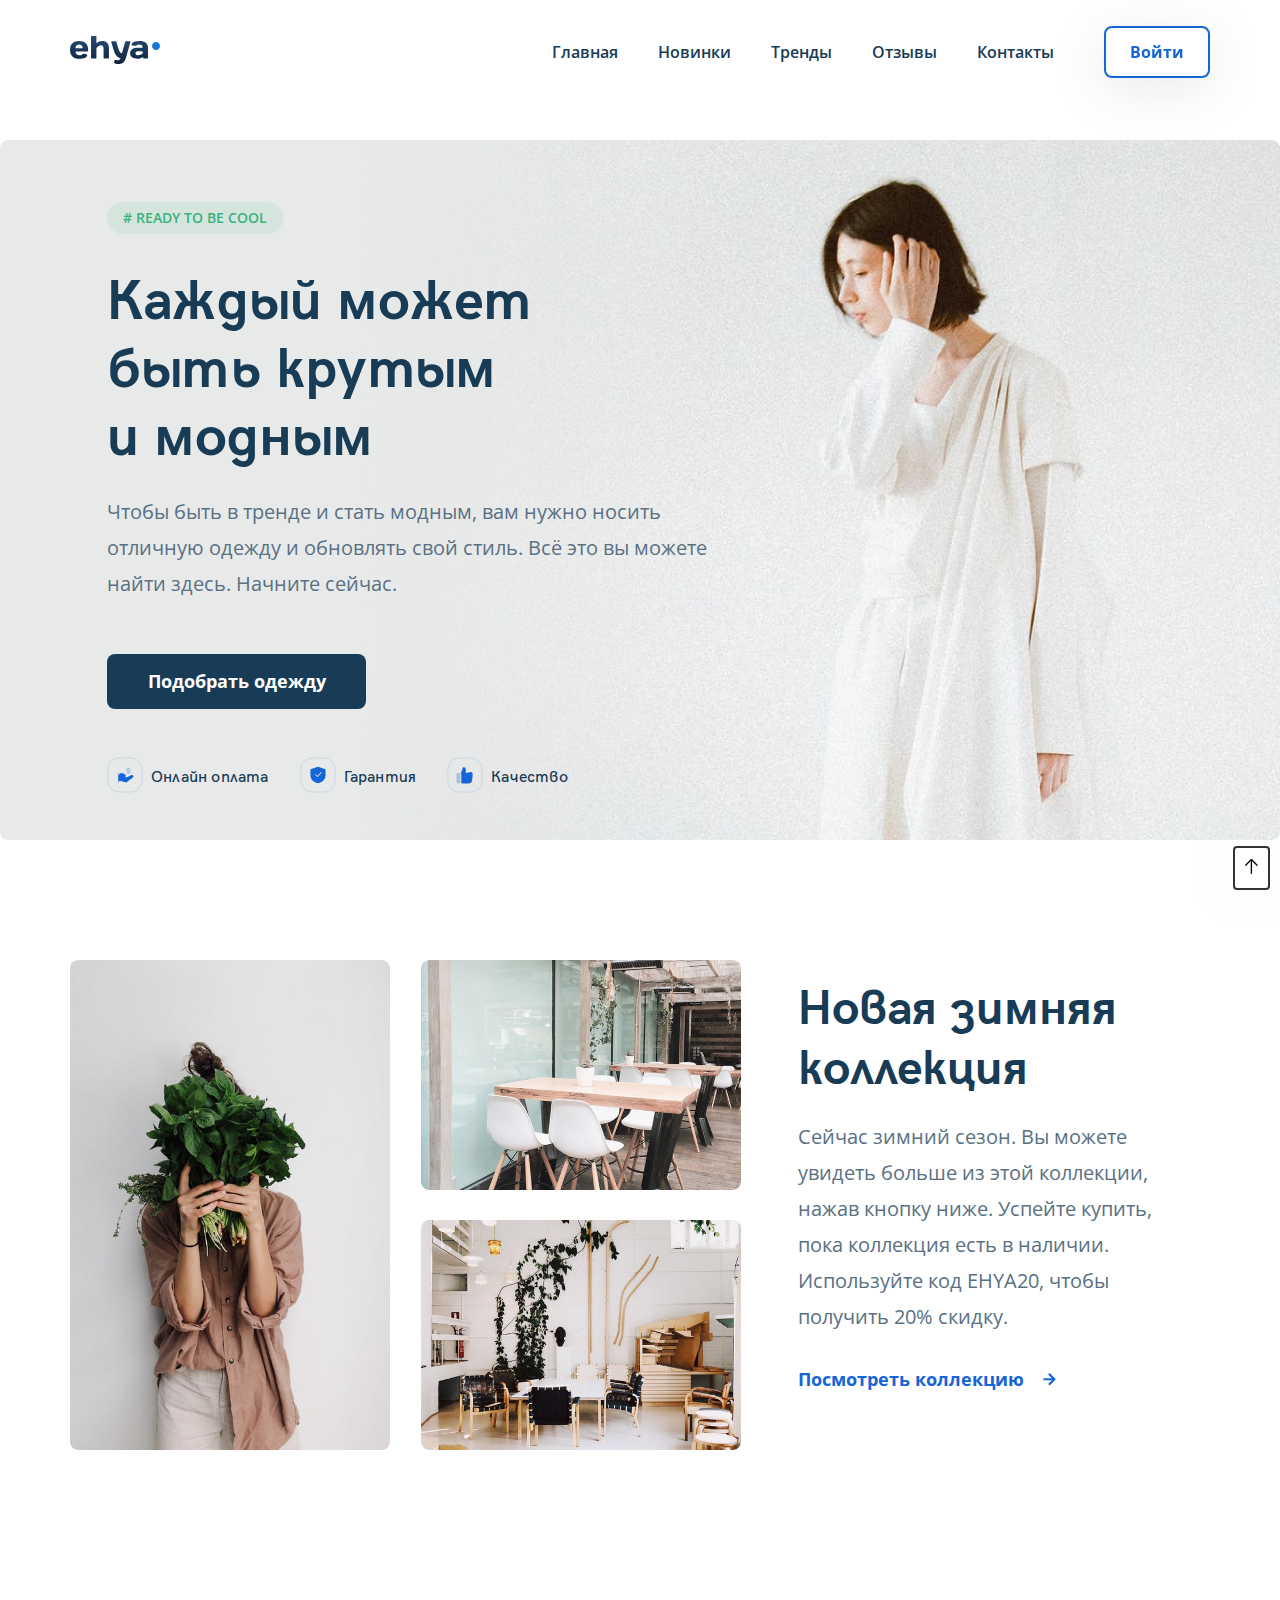
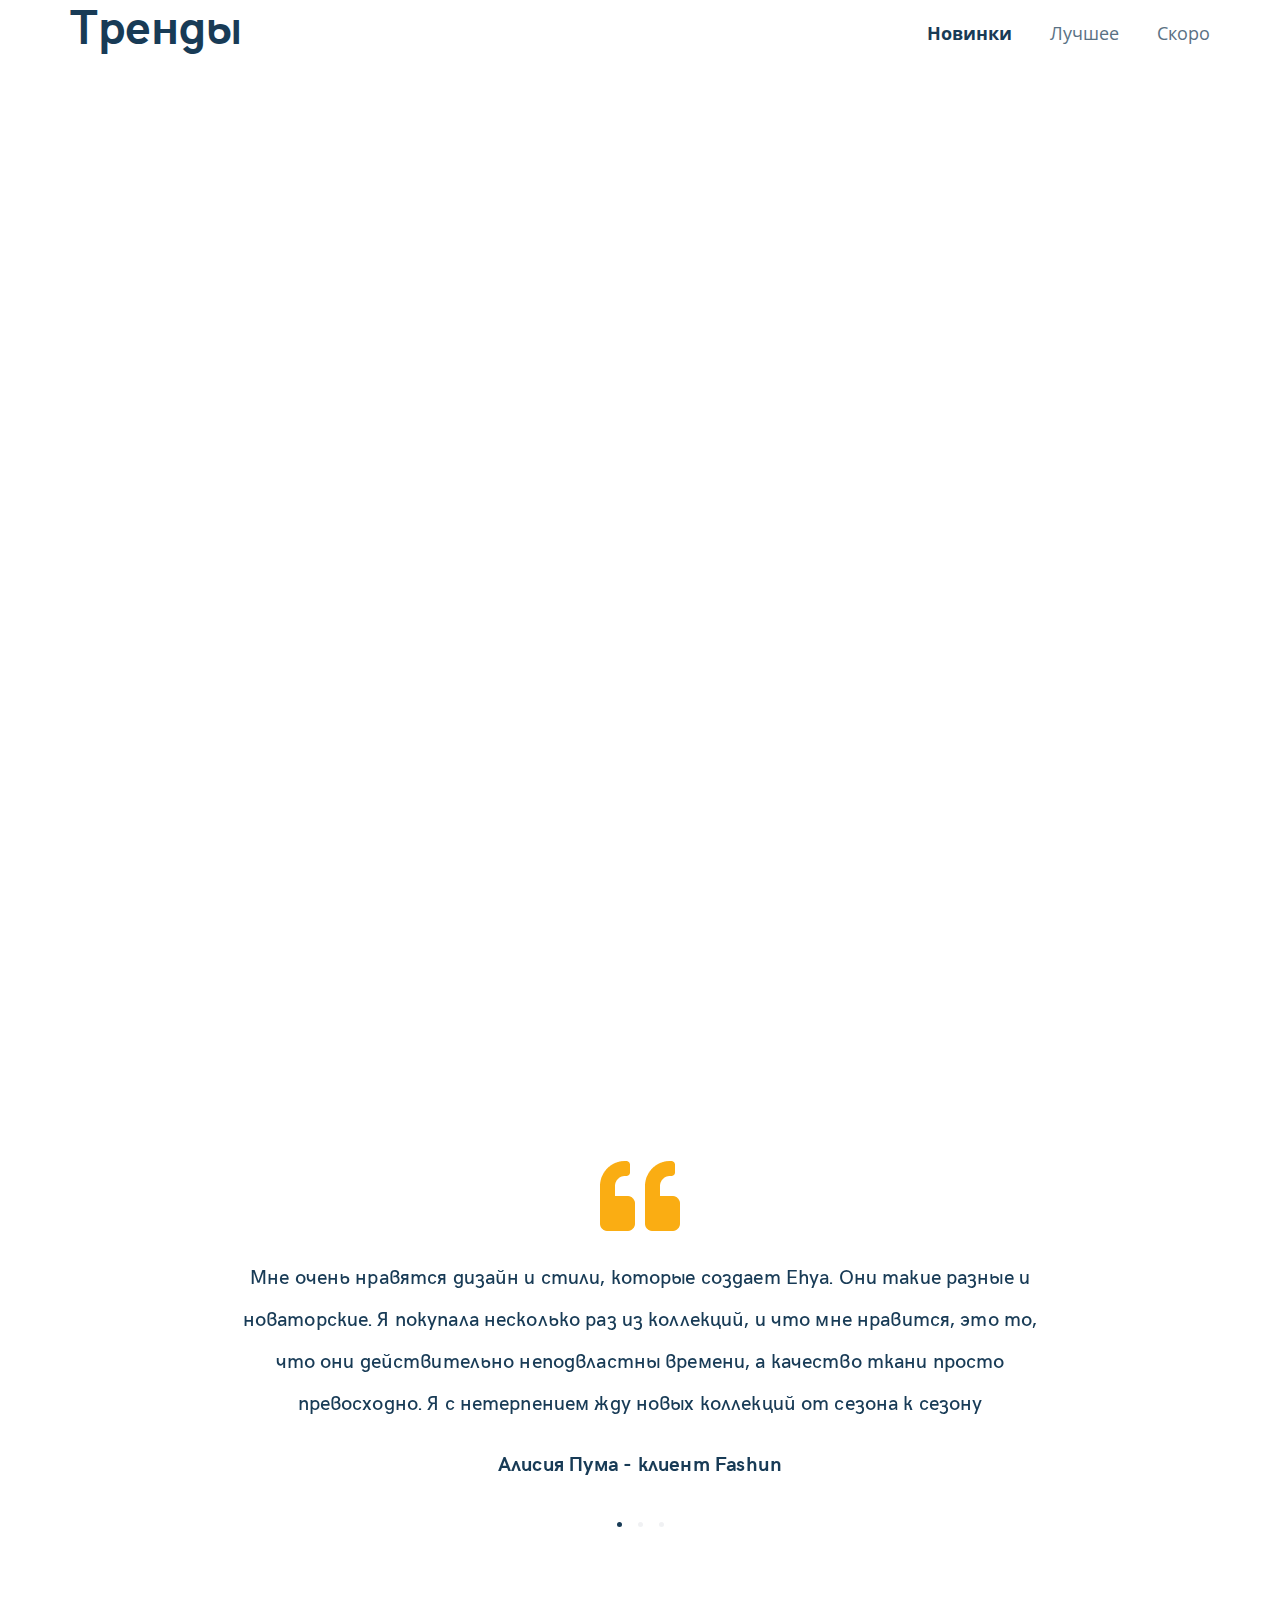
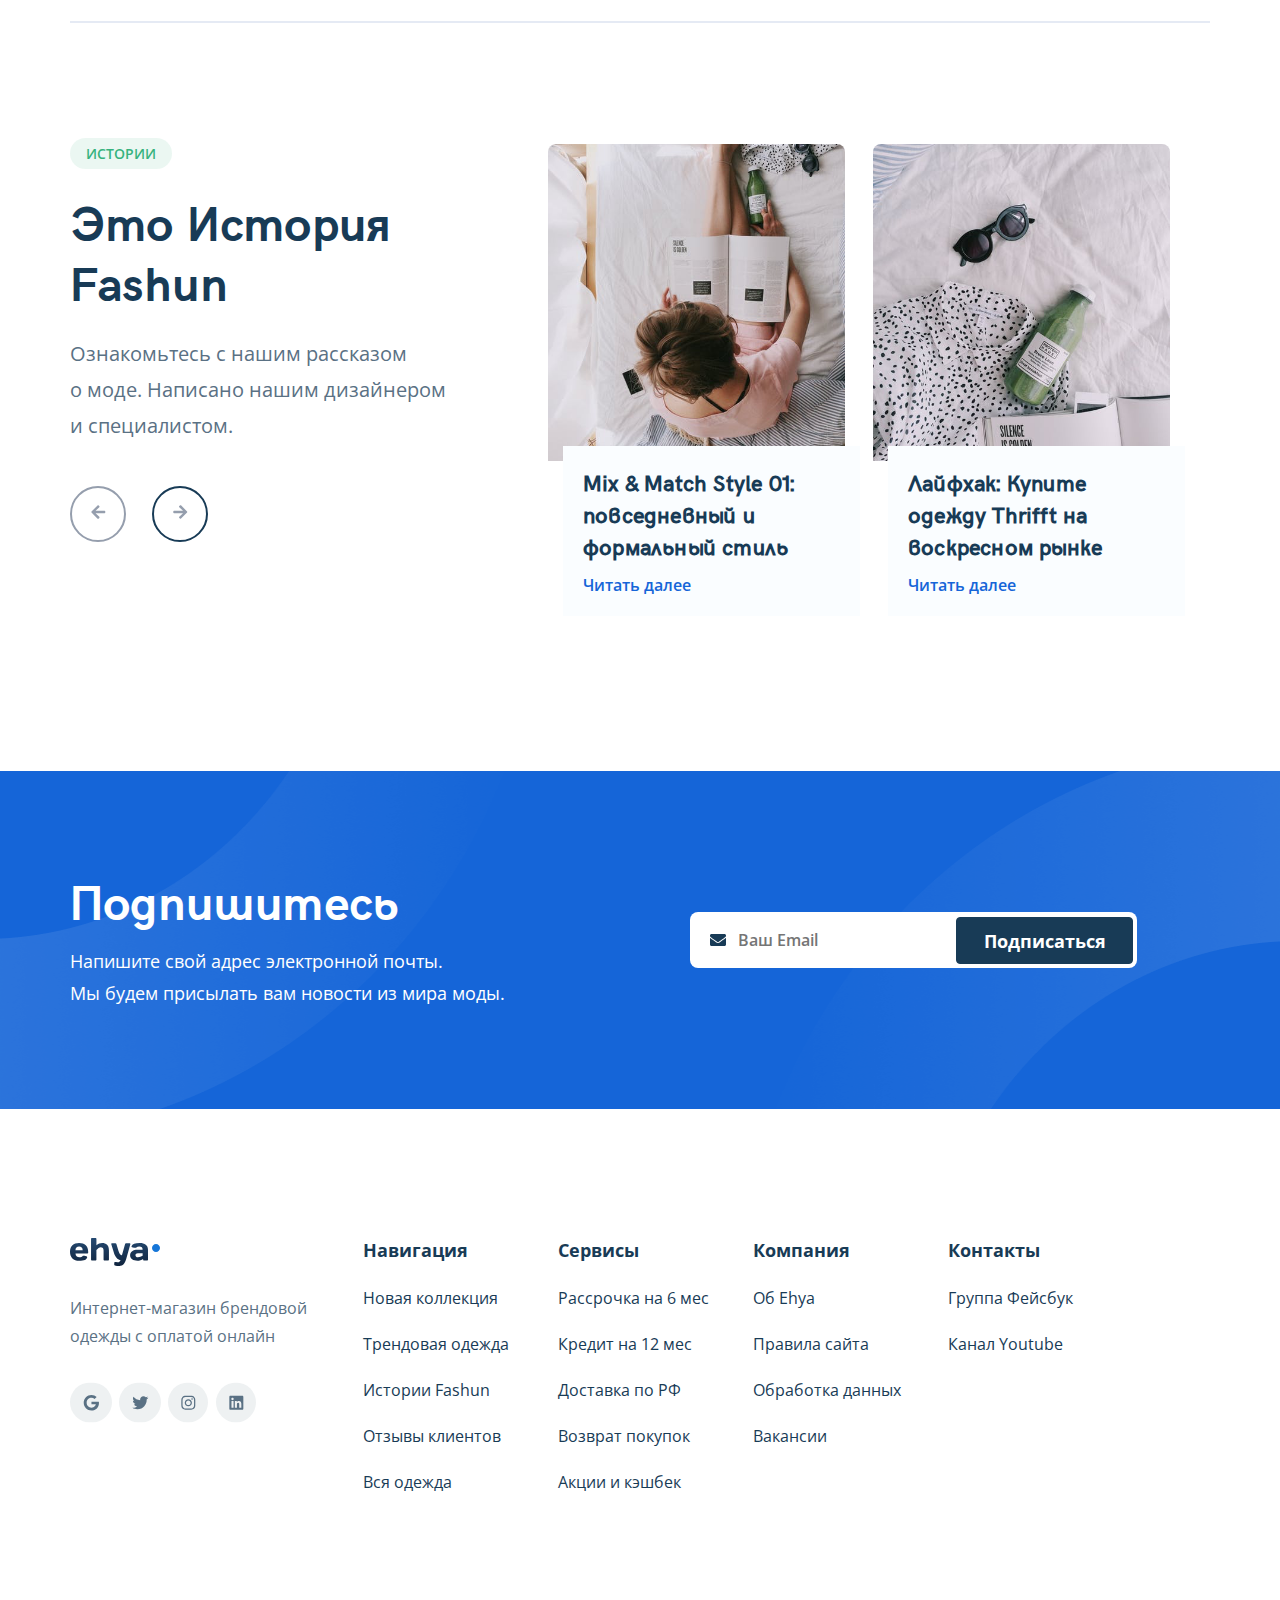
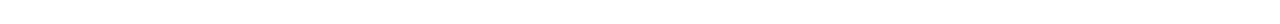
==== commit f418be74: "update: added animation" ====
--- a/index.html
+++ b/index.html
@@ -169,7 +169,7 @@
 
       <!-- New Items Tab -->
       <div id="new-items" class="trends__cards-wrapper trends__cards-wrapper--active">
-        <div class="card">
+        <div class="card" data-aos="fade-right" data-aos-delay="20">
           <div style="background-image:url(sass/blocks/trends/img/card-1.png)" class="card__image image-1">
           </div>
           <h3 class="card__title">Minimalist Style</h3>
@@ -183,7 +183,7 @@
           <!-- /.card__price-->
         </div>
         <!-- /.card-->
-        <div class="card">
+        <div class="card" data-aos="fade-right" data-aos-delay="40">
           <div style="background-image:url(sass/blocks/trends/img/card-2.png)" class="card__image image-2">
           </div>
           <h3 class="card__title">Luxury Gown</h3>
@@ -197,7 +197,7 @@
           <!-- /.card__price-->
         </div>
         <!-- /.card-->
-        <div class="card">
+        <div class="card" data-aos="fade-right" data-aos-delay="60">
           <div style="background-image:url(sass/blocks/trends/img/card-3.png)" class="card__image image-3">
           </div>
           <h3 class="card__title">Full Coloristy</h3>
@@ -211,7 +211,7 @@
           <!-- /.card__price-->
         </div>
         <!-- /.card-->
-        <div class="card">
+        <div class="card" data-aos="fade-right" data-aos-delay="80">
           <div style="background-image:url(sass/blocks/trends/img/card-4.png)" class="card__image image-4">
           </div>
           <h3 class="card__title">Pinky Winky</h3>
@@ -225,7 +225,7 @@
           <!-- /.card__price-->
         </div>
         <!-- /.card-->
-        <div class="card">
+        <div class="card" data-aos="fade-right" data-aos-delay="100">
           <div style="background-image:url(sass/blocks/trends/img/card-5.png)" class="card__image image-5">
           </div>
           <h3 class="card__title">Holiday Vibes</h3>
@@ -239,7 +239,7 @@
           <!-- /.card__price-->
         </div>
         <!-- /.card-->
-        <div class="card">
+        <div class="card" data-aos="fade-right" data-aos-delay="120">
           <div style="background-image:url(sass/blocks/trends/img/card-6.png)" class="card__image image-6">
           </div>
           <h3 class="card__title">Swaggie Shaggy</h3>
@@ -253,7 +253,7 @@
           <!-- /.card__price-->
         </div>
         <!-- /.card-->
-        <div class="card">
+        <div class="card" data-aos="fade-right" data-aos-delay="140">
           <div style="background-image:url(sass/blocks/trends/img/card-7.png)" class="card__image image-7">
           </div>
           <h3 class="card__title">Red Formal</h3>
@@ -267,7 +267,7 @@
           <!-- /.card__price-->
         </div>
         <!-- /.card-->
-        <div class="card see-more">
+        <div class="card see-more" data-aos="fade-right" data-aos-delay="160">
           <div class="see-more__container">
             <a href="#" class="see-more__link">
               <div class="see-more__content-wrapper">
@@ -283,8 +283,8 @@
       <!-- /.trends__cards-wrapper -->
 
       <!-- Best Items Tab -->
-      <div id="best" class="trends__cards-wrapper">
-        <div class="card">
+      <div id="best" class="trends__cards-wrapper" >
+        <div class="card" data-aos="fade-right" data-aos-delay="20">
           <div style="background-image:url(sass/blocks/trends/img/card-4.png)" class="card__image image-4">
           </div>
           <h3 class="card__title">Pinky Winky</h3>
@@ -298,7 +298,7 @@
           <!-- /.card__price-->
         </div>
         <!-- /.card-->
-        <div class="card">
+        <div class="card" data-aos="fade-right" data-aos-delay="40">
           <div style="background-image:url(sass/blocks/trends/img/card-5.png)" class="card__image image-5">
           </div>
           <h3 class="card__title">Holiday Vibes</h3>
@@ -312,7 +312,7 @@
           <!-- /.card__price-->
         </div>
         <!-- /.card-->
-        <div class="card">
+        <div class="card" data-aos="fade-right" data-aos-delay="60">
           <div style="background-image:url(sass/blocks/trends/img/card-6.png)" class="card__image image-6">
           </div>
           <h3 class="card__title">Swaggie Shaggy</h3>
@@ -326,7 +326,7 @@
           <!-- /.card__price-->
         </div>
         <!-- /.card-->
-        <div class="card">
+        <div class="card" data-aos="fade-right" data-aos-delay="80">
           <div style="background-image:url(sass/blocks/trends/img/card-1.png)" class="card__image image-1">
           </div>
           <h3 class="card__title">Minimalist Style</h3>
@@ -340,7 +340,7 @@
           <!-- /.card__price-->
         </div>
         <!-- /.card-->
-        <div class="card">
+        <div class="card" data-aos="fade-right" data-aos-delay="100">
           <div style="background-image:url(sass/blocks/trends/img/card-2.png)" class="card__image image-2">
           </div>
           <h3 class="card__title">Luxury Gown</h3>
@@ -354,7 +354,7 @@
           <!-- /.card__price-->
         </div>
         <!-- /.card-->
-        <div class="card">
+        <div class="card" data-aos="fade-right" data-aos-delay="120">
           <div style="background-image:url(sass/blocks/trends/img/card-3.png)" class="card__image image-3">
           </div>
           <h3 class="card__title">Full Coloristy</h3>
@@ -368,7 +368,7 @@
           <!-- /.card__price-->
         </div>
         <!-- /.card-->
-        <div class="card">
+        <div class="card" data-aos="fade-right" data-aos-delay="140">
           <div style="background-image:url(sass/blocks/trends/img/card-7.png)" class="card__image image-7">
           </div>
           <h3 class="card__title">Red Formal</h3>
@@ -382,7 +382,7 @@
           <!-- /.card__price-->
         </div>
         <!-- /.card-->
-        <div class="card see-more">
+        <div class="card see-more" data-aos="fade-right" data-aos-delay="160">
           <div class="see-more__container">
             <a href="#" class="see-more__link">
               <div class="see-more__content-wrapper">
@@ -399,7 +399,7 @@
 
       <!-- Soon Items Tab -->
       <div id="soon" class="trends__cards-wrapper">
-        <div class="card">
+        <div class="card" data-aos="fade-right" data-aos-delay="20">
           <div style="background-image:url(sass/blocks/trends/img/card-2.png)" class="card__image image-2">
           </div>
           <h3 class="card__title">Luxury Gown</h3>
@@ -413,7 +413,7 @@
           <!-- /.card__price-->
         </div>
         <!-- /.card-->
-        <div class="card">
+        <div class="card" data-aos="fade-right" data-aos-delay="40">
           <div style="background-image:url(sass/blocks/trends/img/card-1.png)" class="card__image image-1">
           </div>
           <h3 class="card__title">Minimalist Style</h3>
@@ -427,7 +427,7 @@
           <!-- /.card__price-->
         </div>
         <!-- /.card-->
-        <div class="card">
+        <div class="card" data-aos="fade-right" data-aos-delay="60">
           <div style="background-image:url(sass/blocks/trends/img/card-4.png)" class="card__image image-4">
           </div>
           <h3 class="card__title">Pinky Winky</h3>
@@ -441,7 +441,7 @@
           <!-- /.card__price-->
         </div>
         <!-- /.card-->
-        <div class="card">
+        <div class="card" data-aos="fade-right" data-aos-delay="80">
           <div style="background-image:url(sass/blocks/trends/img/card-3.png)" class="card__image image-3">
           </div>
           <h3 class="card__title">Full Coloristy</h3>
@@ -455,7 +455,7 @@
           <!-- /.card__price-->
         </div>
         <!-- /.card-->
-        <div class="card">
+        <div class="card" data-aos="fade-right" data-aos-delay="100">
           <div style="background-image:url(sass/blocks/trends/img/card-5.png)" class="card__image image-5">
           </div>
           <h3 class="card__title">Holiday Vibes</h3>
@@ -469,7 +469,7 @@
           <!-- /.card__price-->
         </div>
         <!-- /.card-->
-        <div class="card">
+        <div class="card" data-aos="fade-right" data-aos-delay="120">
           <div style="background-image:url(sass/blocks/trends/img/card-7.png)" class="card__image image-7">
           </div>
           <h3 class="card__title">Red Formal</h3>
@@ -482,7 +482,7 @@
           </div>
           <!-- /.card__price-->
         </div>
-        <div class="card">
+        <div class="card" data-aos="fade-right" data-aos-delay="140">
           <div style="background-image:url(sass/blocks/trends/img/card-6.png)" class="card__image image-6">
           </div>
           <h3 class="card__title">Swaggie Shaggy</h3>
@@ -496,7 +496,7 @@
           <!-- /.card__price-->
         </div>
         <!-- /.card-->
-        <div class="card see-more">
+        <div class="card see-more" data-aos="fade-right" data-aos-delay="160">
           <div class="see-more__container">
             <a href="#" class="see-more__link">
               <div class="see-more__content-wrapper">
--- a/css/style.css
+++ b/css/style.css
@@ -1 +1 @@
-*{box-sizing:border-box;font-feature-settings:"locl" 0}.container{max-width:1140px;margin:auto}img{max-width:100%}p{margin:0}h1,h2,h3{margin:0}.navbar-menu,.hero,.collection,.modal,.modal-login{font-family:Open Sans, sans-serif}.invalid{font-family:Open Sans, sans-serif;font-size:11px;font-weight:bold;color:#fff}.navbar-menu{background-color:#fff}.navbar-menu__wrapper{padding:26px 0;display:flex;align-items:center;justify-content:space-between}.navbar-menu__logo{margin-right:auto}.navbar-menu__list{margin:0;padding:0;display:flex;align-items:center;justify-content:space-between;list-style-type:none}.navbar-menu__item+.navbar-menu__item{margin-left:40px}.navbar-menu__close-dropdown{display:none}.navbar-menu__link{font-style:normal;font-weight:600;font-size:16px;line-height:22px;text-align:center;color:#183B56;text-decoration:none}.navbar-menu__button{margin-left:10px;padding:13px 24px;min-width:101px;min-height:48px;font-style:normal;font-weight:bold;font-size:16px;line-height:22px;border-radius:8px;cursor:pointer;border:2px solid #1565D8;color:#1565D8;background-color:#fff;filter:drop-shadow(0px 10px 25px rgba(21,37,72,0.1))}.navbar-menu__mobile-button{display:none}.hero{position:relative;margin:auto;margin-top:36px;padding:62px 0 46px 107px;max-width:1280px;min-height:700px;border-radius:8px;overflow:hidden;background-image:url("../sass/blocks/hero/img/hero.jpg");background-repeat:no-repeat;background-size:cover;background-position:center}.hero__image{display:none}.hero__wrapper{display:flex;flex-direction:column;align-items:flex-start}.hero__tag{padding:6px 16px;font-style:normal;font-weight:600;font-size:14px;line-height:20px;text-align:center;text-decoration:none;text-transform:uppercase;background:rgba(54,179,126,0.1);border-radius:2000px;color:#36B37E}.hero__title{max-width:460px;font-family:"HK Grotesk Bold", sans-serif;font-size:56px;line-height:68px;letter-spacing:0.2px;color:#183B56}.hero__tag+.hero__title{margin-top:28px}.hero__description{max-width:652px;text-align:left;font-style:normal;font-weight:normal;font-size:20px;line-height:36px;color:#5A7184}.hero__title+.hero__description{margin-top:28px}.hero__button{margin-top:52px;padding:15px 40px;min-width:259px;min-height:55px;font-style:normal;font-weight:bold;font-size:18px;line-height:25px;cursor:pointer;border:none;color:#fff;background-color:#183B56;border-radius:8px}.hero__list{margin:0;margin-top:48px;padding:0;display:flex;max-width:464px;align-items:center;flex-wrap:wrap;list-style-type:none}.hero__item{display:flex;cursor:pointer}.hero__item+.hero__item{margin-left:31px}.hero__icon-wrapper{width:36px;height:36px}.hero__link{margin-top:8px;font-family:"HK Grotesk Medium", sans-serif;font-size:16px;line-height:20px;letter-spacing:0.2px;color:#183B56;text-decoration:none}.hero__icon-wrapper+.hero__link{margin-left:8px}.list-item-hidden{display:none}.list-item-hidden__icon-wrapper{width:24px;height:24px}.list-item-hidden__link{margin-top:2px;margin-left:8px;font-family:"HK Grotesk Medium", sans-serif;font-size:16px;line-height:20px;letter-spacing:0.2px;color:#183B56;text-decoration:none}.collection{margin-top:120px}.collection__wrapper{display:flex;align-items:center;justify-content:space-between}.collection__woman{position:relative;margin-right:30px;width:320px;height:490px;border-radius:8px;overflow:hidden}.collection__images-wrapper{margin-right:57px;display:flex;flex-direction:column;align-items:center}.collection__kitchen{position:relative;width:320px;height:230px;border-radius:8px;overflow:hidden}.collection__room{position:relative;width:320px;height:230px;border-radius:8px;overflow:hidden}.collection__kitchen+.collection__room{margin-top:30px}.collection__image{position:absolute;top:0;bottom:0;left:0;right:0;width:100%;height:100%;border-radius:inherit;object-fit:cover}.collection__title{margin-top:10px;max-width:412px;font-family:"HK Grotesk Bold", sans-serif;font-size:48px;line-height:60px;letter-spacing:0.2px;color:#183B56}.collection__description{margin-top:24px;max-width:392px;font-style:normal;font-weight:normal;font-size:20px;line-height:36px;color:#5A7184}.collection__link-wrapper{margin-top:32px;margin-bottom:54px;display:flex;flex-direction:row;cursor:pointer}.collection__link{font-style:normal;font-weight:bold;font-size:18px;line-height:25px;text-decoration:none;color:#1565D8}.collection__icon-wrapper{margin:4.5px 0 4.5px 19px;width:13px;height:16px}#twentyper{display:none}.trends{margin-top:145px}.trends__menu{display:flex;align-items:center;justify-content:space-between}.trends__title{font-family:"HK Grotesk Bold", sans-serif;font-size:48px;line-height:60px;letter-spacing:0.2px;color:#183B56}.trends__tabs{margin:0;margin-top:17.5px;padding:0;display:flex;align-items:center;justify-content:space-between;list-style-type:none}.trends__tabs-item{font-family:Open Sans, sans-serif;font-style:normal;font-weight:normal;font-size:18px;line-height:25px;cursor:pointer;color:#5A7184}.trends__tabs-item--active{font-family:Open Sans, sans-serif;font-style:normal;font-weight:bold;font-size:18px;line-height:25px;text-decoration:none;cursor:pointer;color:#183B56}.trends__tabs-item+.trends__tabs-item{margin-left:38px}.trends__cards-wrapper{display:none}.trends__cards-wrapper--active{margin-top:17px;display:flex;flex-wrap:wrap;align-items:center;justify-content:space-between}.card{margin-top:31px;width:260px;height:441px;overflow:hidden;cursor:pointer}.card__image{width:100%;height:350px;border-radius:8px;overflow:hidden;background-repeat:no-repeat;background-size:cover;background-position:center}.card__title{margin-top:20px;margin-left:10px;font-family:"HK Grotesk Bold", sans-serif;font-size:24px;line-height:32px;letter-spacing:0.2px;color:#183B56}.card__price{margin-top:3px;display:flex;align-items:center;justify-content:space-between}.card__price-tag{margin-left:10px;font-family:Open Sans, sans-serif;font-style:normal;font-weight:normal;font-size:20px;line-height:36px;color:#5A7184}.card__shopping-cart{margin-right:10px}.image-1{background-size:cover}.image-2{background-size:auto 220%;background-position-x:45%;background-position-y:10%}.image-3{background-size:auto 160%;background-position-x:45%;background-position-y:20%}.image-4{background-size:auto 150%;background-position-x:45%;background-position-y:65%}.image-5{background-size:auto 130%;background-position-x:45%;background-position-y:25%}.image-6{background-size:auto 250%;background-position-x:45%;background-position-y:8%}.image-7{background-size:auto 200%;background-position-x:50%;background-position-y:1%}.see-more{position:relative;display:flex;align-items:center}.see-more__container{position:absolute;display:flex;padding-left:22px;padding-right:22px;align-items:center;height:350px;top:0;left:0;right:0;border-radius:8px;background-color:#1565D8}.see-more__link{align-self:center;text-decoration:none}.see-more__content-wrapper{display:flex;flex-direction:column;align-items:center}.see-more__text{margin-top:25px;font-family:"HK Grotesk Bold", sans-serif;font-size:24px;line-height:32px;text-align:center;letter-spacing:0.2px;color:#fff}.reviews{margin-top:145px}.reviews-slider__item{margin:auto;display:flex;max-width:800px;flex-direction:column;align-items:center}.reviews-slider__text-review{margin-top:24px;font-family:"HK Grotesk Medium", sans-serif;font-style:normal;font-weight:normal;font-size:20px;line-height:42px;text-align:center;letter-spacing:0.133333px;color:#183B56}.reviews-slider__reviewer{margin-top:28px;margin-bottom:48px;font-family:"HK Grotesk Bold", sans-serif;font-size:20px;line-height:24px;text-align:center;letter-spacing:0.2px;color:#183B56}.horizontal-divider{margin-top:80px;margin-right:auto;margin-left:auto;text-align:center;width:1140px;height:1px;border:1px solid #E5EAF4}.swiper-pagination-bullets{position:relative;displey:block;margin:0}.swiper-pagination-bullet{margin:0 8px !important;width:5px;height:5px;border-radius:2.5px;background-color:#B3BAC5}.swiper-pagination-bullet-active{background-color:#183B56}.stories{padding-top:121px}.stories__wrapper{display:flex}.stories__text{position:relative;margin-right:96px}.stories__tag{position:relative;padding:6px 16px;font-family:Open Sans, sans-serif;font-style:normal;font-weight:600;font-size:14px;line-height:20px;text-align:center;text-decoration:none;text-transform:uppercase;background:rgba(54,179,126,0.1);border-radius:2000px;color:#36B37E}.stories__title{margin-top:28px;max-width:337px;font-family:"HK Grotesk Bold", sans-serif;font-size:48px;line-height:60px;letter-spacing:0.2px;color:#183B56}.stories__description{margin-top:24px;max-width:382px;text-align:left;font-family:Open Sans, sans-serif;font-style:normal;font-weight:normal;font-size:20px;line-height:36px;color:#5A7184}.stories__button{position:relative;margin-top:42px;width:56px;height:56px;cursor:pointer;border:2px solid #959EAD;border-radius:2000px;background-repeat:no-repeat;background-position:center;background-color:transparent}.stories__button--active{border:2px solid #183B56}.stories__button--prev{margin-right:22px}.stories-slider{max-width:662px}.stories-slider__item+.stories-slider__item{margin-left:108px}.story{display:flex;width:622px}.story__item{width:322px;cursor:pointer}.story__item+.story__item{margin-left:28px}.story__image{max-width:312px;height:317px;overflow:hidden;cursor:pointer;border-radius:8px 8px 0px 0px;background-repeat:no-repeat;background-size:cover;background-position:center}.story__text{max-width:312px;padding:20px;transform:translate(15px, -15px);background:#FAFDFF;box-shadow:0px 4px 4px rgba(0,0,0,0.25)}.story__title{margin-bottom:12px;max-width:260px;font-family:"HK Grotesk Medium", sans-serif;font-size:22px;line-height:32px;letter-spacing:0.2px;color:#183B56}.story__link{font-family:Open Sans, sans-serif;font-style:normal;font-weight:600;font-size:16px;line-height:22px;text-decoration:none;color:#1565D8}.newsletter{position:relative;margin-top:140px;padding:100px 0 100px 0;background-repeat:no-repeat;background-size:cover;background-position:center;background-color:#1565D8}.newsletter::before{position:absolute;top:0;right:0;bottom:0;content:'';width:547px;height:338px;background-size:547px 338px;background-image:url(../sass/blocks/newsletter/img/test.png);transform:rotate(180deg)}.newsletter::after{position:absolute;top:0;left:0;bottom:0;content:'';width:547px;height:338px;background-size:547px 338px;background-image:url(../sass/blocks/newsletter/img/test.png)}.newsletter__wrapper{display:flex;margin:auto;align-items:center;justify-content:space-between}.newsletter__title{font-family:"HK Grotesk Bold", sans-serif;font-style:normal;font-weight:bold;font-size:48px;line-height:60px;letter-spacing:0.2px;color:#fff}.newsletter__strong{margin-top:14px;max-width:436px;font-family:Open Sans, sans-serif;font-style:normal;font-weight:normal;font-size:18px;line-height:32px;color:#fff}.subscribe{position:relative;display:flex;margin-right:73px;width:447px;height:56px}.subscribe #email-error{position:absolute;top:65px;left:0}.subscribe__input-wrapper{width:100%;height:100%}.subscribe__mail-image{position:absolute;top:22px;bottom:20px;left:20px}.subscribe__input{padding-left:48px;padding-right:210px;width:100%;height:100%;font-family:Open Sans, sans-serif;font-style:normal;font-weight:600;font-size:16px;line-height:22px;border:none;border-radius:8px;overflow:hidden;color:#959EAD;background-color:#fff}.subscribe__button{position:absolute;padding:11px 27px;max-width:177px;top:4.5px;bottom:4.5px;right:4.5px;font-family:Open Sans, sans-serif;font-style:normal;font-weight:bold;font-size:18px;line-height:25px;text-align:center;border:1px solid #183B56;border-radius:4px;outline:none;cursor:pointer;overflow:hidden;color:#fff;background-color:#183B56}.footer{padding-top:128.19px;padding-bottom:131.81px}.footer__wrapper{display:flex;align-items:flex-start;align:left}.footer__title{margin-bottom:7px;font-family:Open Sans, sans-serif;font-style:normal;font-weight:bold;font-size:18px;line-height:25px;color:#183B56}.footer__list{margin-right:30px}.footer__ul{padding:0;margin:0;width:165px;text-align:left;list-style:none}.footer__item{margin-top:24px;font-family:Open Sans, sans-serif;font-style:normal;font-weight:normal;font-size:16px;line-height:22px;color:#183B56}.footer__link{text-decoration:none;color:inherit}.footer__summary-wrapper{margin-right:30px;max-width:263px}.footer__logo{display:flex;align-items:flex-end}.footer__info{margin-top:28.08px;width:100%;font-family:Open Sans, sans-serif;font-style:normal;font-weight:normal;font-size:16px;line-height:28px;color:#5A7184;text-align:left}.footer__social-network{display:flex;max-width:263px;align-self:center}.footer__social-links{display:flex;max-width:187px;align-items:center}.footer__link-image{margin-top:32.05px;width:42px;height:40px}.footer__link-image+.footer__link-image{margin-left:7px}.up{position:fixed;bottom:10px;right:10px;padding:10px;box-shadow:0 1px 120px rgba(161,161,161,0.08);border-radius:4px;border:2px solid #333;z-index:2000;background-color:#ffffff}.modal__overlay{position:fixed;top:0;bottom:0;left:0;right:0;background-color:rgba(0,143,223,0.39);z-index:100;visibility:hidden;opacity:0}.modal__overlay--visible{visibility:visible;opacity:1;transition:opacity 0.1s}.modal__dialog{position:fixed;padding-top:33px;padding-left:88px;padding-right:88px;top:50%;left:50%;transform:translate(-50%, -50%);width:478px;max-width:100%;max-height:90%;border-radius:8px;overflow-y:auto;z-index:101;background-color:#183B56;color:#fff;visibility:hidden;opacity:0}.modal__dialog--visible{visibility:visible;opacity:1;transition:opacity 0.1s}.modal__close{position:absolute;top:17px;right:18px;text-decoration:none;cursor:pointer}.modal__title{margin:0;font-weight:bold;font-size:18px;line-height:23px;text-transform:uppercase;text-align:center;color:inherit}.modal__form{display:flex;align-items:center;justify-content:space-between;flex-wrap:wrap}.modal__input{margin-top:15px;margin-bottom:5px;padding:18px 23px;flex-basis:100%;height:50px;font-size:12px;line-height:15px;border:none;border-radius:4px;color:#5A7184;background-color:#fff}.modal__message{margin-top:15px;margin-bottom:15px;padding:18px 23px;flex-basis:100%;height:123px;font-size:12px;line-height:15px;border:none;border-radius:4px;resize:none;color:#5A7184;background-color:#fff}.modal__button{margin-bottom:33px;padding:18px;min-width:160px;min-height:50px;font-weight:bold;font-size:12px;line-height:15px;border:2px solid #1565D8;border-radius:4px;cursor:pointer;color:#fff;background-color:#1565D8}.modal__info{margin-bottom:33px;font-weight:bold;font-size:12px;line-height:15px;color:#fff}.modal-login__overlay{position:fixed;top:0;bottom:0;left:0;right:0;background-color:rgba(0,143,223,0.39);z-index:100;visibility:hidden;opacity:0}.modal-login__overlay--visible{visibility:visible;opacity:1;transition:opacity 0.1s}.modal-login__dialog{position:fixed;padding-top:33px;padding-left:88px;padding-right:88px;top:50%;left:50%;transform:translate(-50%, -50%);width:478px;max-width:100%;max-height:90%;border-radius:8px;overflow-y:auto;z-index:101;background-color:#183B56;color:#fff;visibility:hidden;opacity:0}.modal-login__dialog--visible{visibility:visible;opacity:1;transition:opacity 0.1s}.modal-login__close{position:absolute;top:17px;right:18px;text-decoration:none;cursor:pointer}.modal-login__title{margin:0;font-weight:bold;font-size:18px;line-height:23px;text-transform:uppercase;text-align:center;color:inherit}.modal-login__form{display:flex;align-items:center;justify-content:space-between;flex-wrap:wrap}.modal-login__input{margin-top:15px;margin-bottom:5px;padding:18px 23px;flex-basis:100%;height:50px;font-size:12px;line-height:15px;border:none;border-radius:4px;color:#5A7184;background-color:#fff}.modal-login__button{margin-top:15px;margin-bottom:33px;padding:18px;min-width:160px;min-height:50px;font-weight:bold;font-size:12px;line-height:15px;border:2px solid #1565D8;border-radius:4px;cursor:pointer;color:#fff;background-color:#1565D8}.modal-login__info{margin-top:15px;margin-bottom:33px;font-weight:bold;font-size:12px;line-height:15px;color:#fff}@media (max-width: 1200px){.container{width:980px;max-width:95%}.collection__wrapper{align-items:flex-start}.collection__title{margin-top:0}.trends{margin-top:80px}.trends__cards-wrapper--active{margin:auto;margin-top:8.5px;width:980px;max-width:100%}.see-more__link{margin:auto}.card{flex-basis:30%}.see-more{flex-grow:1;margin-left:50px;margin-right:342px}.reviews{margin-top:80px}.subscribe{margin-left:auto;margin-right:0}.horizontal-divider{width:90%}}@media (min-width: 992px){a:hover,a:focus{color:#1565D8}.button:hover,.button:focus{color:#fff;background-color:#333}.navbar-menu__button:hover,.modal-login__button:hover{border:2px solid #333}.stories__button:hover{background-color:#fff}.collection__link:hover{color:#333}.see-more__container:hover{background-color:#183B56}.trends__tabs-item:hover{color:#183B56}.modal__button:hover{border:2px solid #333}}@media (max-width: 1030px){.container{width:768px;max-width:90%}.navbar-menu__logo{margin-right:auto}.navbar-menu__mobile-button{display:none}.navbar-menu__button{margin-left:10px}.hero{margin-top:30px;padding:36px 0 36px 110px;max-width:100%;min-height:624px;background-position:63.3% 47.53%;background-size:auto auto}.hero__title{max-width:365px;font-size:48px;line-height:60px}.hero__description{max-width:400px;font-size:18px;line-height:32px}.hero__list{max-width:444px}.hero__item+.hero__item{margin-left:21px}.collection{margin-top:80px}.collection__wrapper{flex-wrap:wrap}.collection__woman{width:350px;height:490px}.collection__images-wrapper{margin-right:0}.collection__kitchen{width:380px}.collection__room{width:380px}.collection__text{flex-basis:100%}.collection__title{margin-top:40px;max-width:100%}.collection__description{max-width:95%}.collection__link-wrapper{margin-top:24px;margin-bottom:0}.trends{margin-top:80px}.trends__menu{flex-direction:row}.trends__tabs{margin-top:27.5px}.trends__cards-wrapper--active{margin:auto;margin-top:8.5px;width:100%;flex-basis:29%}.see-more__link{margin:auto}.card{width:230px;margin-top:48px;flex-basis:30%}.see-more{flex-grow:1;margin-left:38px;margin-right:269px}.reviews{margin-top:80px}.reviews-slider__item{max-width:630px}.reviews-slider__text-review{margin-top:28px}.reviews-slider__reviewer{margin-top:24px;margin-bottom:28px}.horizontal-divider{width:90%}.stories{padding-top:80px;padding-right:23px;padding-left:23px;margin-right:0;margin:auto}.stories__wrapper{flex-direction:column;align-items:center}.stories__text{margin:auto;text-align:center}.stories__title{margin-top:24px;max-width:567px}.stories__description{margin-top:16px;max-width:568px;text-align:center}.stories__button{margin-top:36px}.stories-slider{margin-top:36px;max-width:100%}.story{width:100%}.story__item{width:50%}.story__item+.story__item{margin-left:18px}.story__image{width:100%;max-width:100%}.story__text{max-width:95%;transform:translate(10px, -15px)}.newsletter{margin-top:80px;padding:72px 0 80px 0}.newsletter::before{position:absolute;top:0;right:0;bottom:0;content:'';width:547px;height:400px;background-size:547px 400px;background-image:url(../sass/blocks/newsletter/img/test.png);transform:rotate(180deg)}.newsletter::after{position:absolute;top:0;left:0;bottom:0;content:'';width:547px;height:400px;background-size:547px 400px;background-image:url(../sass/blocks/newsletter/img/test.png)}.newsletter__wrapper{flex-direction:column}.newsletter__text-wrapper{text-align:center}.subscribe{margin-top:56px;margin-right:0;margin-left:0;z-index:2}.footer{padding-top:64px;padding-bottom:130px}.footer__wrapper{display:grid;grid-template-columns:253px 30px 1fr 30px 1fr;grid-gap:0;grid-row-gap:48px;grid-auto-rows:minmax(60px, max-content);align-items:start}.footer__list{margin-right:0}.footer__info{width:253px}.footer__summary-wrapper{grid-column:1 / 2}.footer__navigation{grid-column:3 / 4}.footer__services{grid-column:5 / 6}.footer__company{grid-row:2 / 3;grid-column:3 / 4}.footer__contacts{grid-row:2 / 3;grid-column:5 / 6}.modal__dialog{padding-left:58px;padding-right:58px}}@media (max-width: 855px){body{padding-top:67.2px}.container{width:768px;max-width:90%}.navbar-menu--mobile-fixed{position:fixed;left:0;right:0;top:0;z-index:100}.navbar-menu__list{position:fixed;display:none;flex-direction:column;padding:36px 24px;left:8px;right:8px;bottom:0;max-width:100%;height:324px;max-height:100%;top:10px;z-index:5000;background-color:#fff}.navbar-menu__item+.navbar-menu__item{margin-left:0;margin-bottom:20px}.navbar-menu__button{margin-left:0;padding:9px 101px;min-width:256px;min-height:40px;border:2px solid #1565D8;border-radius:8px}.navbar-menu__close-dropdown{position:absolute;display:block;top:12px;right:16px;text-decoration:none;cursor:pointer}.navbar-menu__list--mobile-visible{display:flex;overflow-y:auto}.navbar-menu__logo{margin-right:auto}.navbar-menu__mobile-button{display:flex;padding:0;width:22px;height:13.3px;flex-direction:column;align-items:center;justify-content:space-between;border:none;cursor:pointer;background-color:#fff}.navbar-menu__mobile-button-line{width:22px;height:2.2px;background-color:#3A4C66}.hero{margin-top:36px;padding:36px 0 36px 28px;max-width:100%;min-height:624px;background-position:63.3% 47.53%;background-size:auto auto}.hero__title{max-width:365px;font-size:48px;line-height:60px}.hero__description{max-width:400px;font-size:18px;line-height:32px}.hero__list{max-width:444px}.hero__item+.hero__item{margin-left:21px}.collection{margin-top:80px}.collection__wrapper{flex-wrap:wrap}.collection__woman{width:320px;height:490px}.collection__images-wrapper{margin-right:0}.collection__kitchen{width:380px}.collection__room{width:380px}.collection__text{flex-basis:100%}.collection__title{margin-top:40px;max-width:100%}.collection__description{max-width:95%}.collection__link-wrapper{margin-top:24px;margin-bottom:0}.trends{margin-top:80px}.trends__menu{flex-direction:row}.trends__tabs{margin-top:27.5px}.trends__cards-wrapper--active{margin:auto;margin-top:8.5px;width:100%;flex-basis:29%}.see-more__link{margin:auto}.card{width:230px;margin-top:48px;flex-basis:30%}.see-more{flex-grow:1;margin-left:38px;margin-right:258px}}@media (max-width: 825px){#story-br{display:none}#twentyper{display:block}.container{max-width:682px}.navbar-menu__wrapper{padding:18px 0}.navbar-menu__list--mobile-hidden{display:none}.navbar-menu__logo{margin-right:auto;margin-left:20px}.navbar-menu__mobile-button{display:flex;margin-right:20px;padding:0;width:22px;height:13.3px;flex-direction:column;align-items:center;justify-content:space-between;border:none;cursor:pointer;background-color:#fff}.navbar-menu__mobile-button-line{width:22px;height:2.2px;background-color:#3A4C66}.hero{margin-top:30px;padding:36px 0 36px 28px;max-width:728px;min-height:624px;background-position:63.3% 47.53%;background-size:auto auto}.hero__title{max-width:365px;font-size:48px;line-height:60px}.hero__description{max-width:400px;font-size:18px;line-height:32px}.hero__tag+.hero__title{margin-top:24px}.hero__title+.hero__description{margin-top:20px}.hero__button{margin-top:36.5px}.hero__list{max-width:444px}.hero__item+.hero__item{margin-left:21px}.collection{margin-top:80px}.collection__wrapper{flex-wrap:wrap}.collection__woman{width:322px;height:490px}.collection__images-wrapper{margin-right:0}.collection__kitchen{width:320px}.collection__room{width:320px}.collection__text{flex-basis:100%}.collection__title{margin-top:40px;max-width:100%}.collection__description{max-width:95%}.collection__link-wrapper{margin-top:24px;margin-bottom:0}.trends{margin-top:80px}.trends__menu{flex-direction:column}.trends__tabs{margin-top:27.5px}.trends__cards-wrapper--active{margin:auto;margin-top:8.5px;width:608px}.see-more__link{margin:auto}.card{width:280px;margin-top:48px;flex-basis:initial}.see-more{flex-grow:initial;margin-left:0;margin-right:0}.reviews{margin-top:80px}.reviews-slider__item{max-width:630px}.reviews-slider__text-review{margin-top:28px}.reviews-slider__reviewer{margin-top:24px;margin-bottom:28px}.horizontal-divider{width:95%}.stories{padding-top:80px;padding-right:23px;padding-left:23px;margin-right:0;margin:auto}.stories__wrapper{flex-direction:column;align-items:center}.stories__text{margin:auto;text-align:center}.stories__title{margin-top:24px;max-width:567px}.stories__description{margin-top:16px;max-width:568px;text-align:center}.stories__button{margin-top:36px}.stories-slider{margin-top:36px;max-width:682px}.story{width:682px}.story__item{width:332px}.story__item+.story__item{margin-left:28px}.story__image{width:95%;max-width:95%}.story__text{max-width:95%;transform:translate(10px, -15px)}.newsletter{margin-top:80px;padding:72px 0 80px 0}.newsletter::before{position:absolute;top:350px;right:0;bottom:0;content:'';width:547px;height:338px;background-size:547px 338px;background-image:url(../sass/blocks/newsletter/img/oval.png);transform:rotate(360deg)}.newsletter::after{position:absolute;top:0;left:-160px;bottom:0;content:'';width:574px;height:338px;background-size:574px 338px;background-image:url(../sass/blocks/newsletter/img/test.png)}.newsletter__wrapper{flex-direction:column}.newsletter__text-wrapper{text-align:center}.subscribe{margin-top:56px;margin-right:0;margin-left:0}.footer{padding-top:64px;padding-bottom:130px}.footer__wrapper{display:grid;grid-template-columns:253px 30px 1fr 30px 1fr;grid-gap:0;grid-row-gap:48px;grid-auto-rows:minmax(60px, max-content);align-items:start}.footer__list{margin-right:0;z-index:1000}.footer__info{width:253px}.footer__summary-wrapper{grid-column:1 / 2}.footer__navigation{grid-column:3 / 4}.footer__services{grid-column:5 / 6}.footer__company{grid-row:2 / 3;grid-column:3 / 4}.footer__contacts{grid-row:2 / 3;grid-column:5 / 6}}@media (max-width: 732px){.container{width:576px;max-width:90%}.navbar-menu__wrapper{padding:18px 0}.navbar-menu__list--mobile-hidden{display:none}.navbar-menu__logo{margin-right:auto}.navbar-menu__mobile-button{display:flex;padding:0;width:22px;height:13.3px;flex-direction:column;align-items:center;justify-content:space-between;border:none;cursor:pointer;background-color:#fff}.navbar-menu__mobile-button-line{width:22px;height:2.2px;background-color:#3A4C66}.hero{margin-top:30px;padding:36px 0 36px 28px;width:100%;min-height:624px;background-position:63.3% 47.53%;background-size:auto auto}.hero__title{max-width:365px;font-size:38px;line-height:60px}.hero__description{max-width:400px;font-size:18px;line-height:32px}.hero__list{max-width:444px}.hero__item+.hero__item{margin-left:21px}.collection{margin-top:80px}.collection__wrapper{flex-wrap:wrap}.collection__woman{width:100%;height:400px;margin-right:0}.collection__images-wrapper{margin-right:0;margin-top:14px;flex-direction:row;width:100%}.collection__kitchen{width:280px;flex-basis:49%}.collection__room{width:280px;flex-basis:49%}.collection__kitchen+.collection__room{margin-top:0;margin-left:14px}.collection__text{flex-basis:100%}.collection__title{font-size:38px;margin-top:40px}.collection__description{max-width:95%}.collection__link-wrapper{margin-top:24px;margin-bottom:0}.trends{margin-top:80px}.trends__menu{flex-direction:column}.trends__title{font-size:38px}.trends__tabs{margin-top:27.5px}.trends__cards-wrapper--active{margin:auto;margin-top:8.5px;width:100%}.see-more__link{margin:auto}.card{width:230px;margin-top:48px;flex-basis:49%}.see-more{flex-grow:initial;margin-left:0;margin-right:0}.reviews{margin-top:80px}.reviews-slider__item{max-width:90%}.reviews-slider__text-review{margin-top:28px}.reviews-slider__reviewer{margin-top:24px;margin-bottom:28px}.horizontal-divider{width:90%}.stories{padding-top:80px;padding-right:23px;padding-left:23px;margin-right:0;margin:auto}.stories__wrapper{flex-direction:column;align-items:center}.stories__text{margin:auto;text-align:center}.stories__title{font-size:38px;margin-top:24px}.stories__description{margin-top:16px;text-align:center}.stories__button{margin-top:36px}.stories-slider{margin-top:36px;max-width:280px}.story{flex-wrap:initial;width:280px}.story__item{width:280px}.story__item+.story__item{margin-left:0;margin-top:0}.story__image{width:280px}.story__text{max-width:280px;transform:translate(5px, -15px)}.story__title{font-size:20px;line-height:24px}.newsletter{margin-top:80px;padding:72px 0 80px 0}.newsletter__title{font-size:38px}.newsletter__wrapper{flex-direction:column}.newsletter__text-wrapper{text-align:center}.subscribe{margin-top:56px;margin-right:0;margin-left:0}.footer{padding-top:48px;padding-bottom:73px}.footer__wrapper{grid-template-columns:1fr;grid-row-gap:30px}.footer__title{margin-bottom:0;font-size:16px;line-height:22px}.footer__list{margin-right:0}.footer__item{margin-top:15px;font-size:14px;line-height:20px}.footer__summary-wrapper{display:flex;flex-direction:column;max-width:100%;align-items:center;margin-top:35px;margin-right:0;margin-auto:0}.footer__info{margin-top:14px;width:230px;font-size:14px;line-height:24px;text-align:center}.footer__navigation{grid-row:1;grid-column:1}.footer__services{grid-row:2;grid-column:1;z-index:1000}.footer__company{grid-row:3;grid-column:1}.footer__contacts{grid-row:4;grid-column:1}.modal__dialog,.modal-login__dialog{padding-left:58px;padding-right:58px}.modal__button,.modal-login__button{margin-top:15px;width:100%;order:100}.modal__info,.modal-login__info{margin-bottom:0}}@media (min-width: 320px) and (max-width: 480px){#newsletter-br{display:none}#wait{display:none}.container{max-width:290px;width:90%}.navbar-menu__wrapper{padding:18px 0}.navbar-menu__logo{margin-right:auto}.navbar-menu__list{position:fixed;display:none;flex-direction:column;align-items:flex-start;padding:36px 24px;left:8px;right:8px;bottom:0;max-width:100%;height:324px;max-height:100%;top:10px;z-index:5000;background-color:#fff}.navbar-menu__item+.navbar-menu__item{margin-left:0;margin-bottom:20px}.navbar-menu__button{margin-left:0;padding:9px 101px;min-width:256px;min-height:40px;border:2px solid #1565D8;border-radius:8px}.navbar-menu__close-dropdown{position:absolute;display:block;top:12px;right:16px;text-decoration:none;cursor:pointer;z-index:6000}.navbar-menu__list--mobile-visible{display:flex;overflow-y:auto}.hero{margin-top:24px;padding:381px 23px 36px 23px;max-width:320px;min-height:899px;border-radius:0;background-image:url("../sass/blocks/hero/img/hero-mobile.png");background-size:cover}.hero__wrapper{align-items:center;text-align:center}.hero__title{max-width:244px;font-size:32px;line-height:40px}.hero__description{max-width:280px;font-size:16px;line-height:28px}.hero__tag+.hero__title{margin-top:20px}.hero__title+.hero__description{margin-top:20px;text-align:center}.hero__button{margin-top:24px;padding:13px 49px;width:257px;min-height:48px;font-size:16px;line-height:22px}.hero__list{margin-top:22px;max-width:274px}.hero__item--visible{display:none}.hero__link{margin-top:2px;font-size:16px;line-height:20px}.hero__item+.hero__item{margin-left:16px}.hero__icon-wrapper{width:24px;height:24px}.list-item-hidden{margin-top:16px;display:flex;cursor:pointer}.collection{margin-top:64px}.collection__woman{margin-right:0;width:290px;height:300px}.collection__images-wrapper{flex-direction:row;margin-top:14px}.collection__kitchen{flex-basis:49%;width:137px;height:97px}.collection__room{flex-basis:49%;width:137px;height:97px}.collection__kitchen+.collection__room{margin-top:0;margin-left:14px}.collection__text{text-align:center}.collection__title{margin-top:36px;max-width:100%;font-size:28px;line-height:36px}.collection__description{margin-top:20px;max-width:280px;font-size:16px;line-height:28px}.collection__link-wrapper{display:none}.trends{margin-top:104px}.trends__menu{flex-direction:column}.trends__title{font-size:28px;line-height:36px}.trends__tabs{margin-top:24px}.trends__tabs-item{font-size:16px;line-height:22px}.trends__tabs-item+.trends__tabs-item{margin-left:16px}.trends__cards-wrapper--active{margin:auto;margin-top:16px;width:290px}.card{width:140px;margin-top:20px;height:234px;flex-basis:initial}.card__image{height:170px}.card__title{margin-top:13px;margin-left:0;font-size:16px;line-height:20px}.card__price{flex-wrap:wrap;align-items:center;justify-content:start}.card__price-tag{margin-left:0;margin-right:9px;font-size:14px;line-height:24px}.card__shopping-cart{width:14px;height:32px;margin-right:9px;transform:translateY(8.5px)}.image-1{background-size:cover}.image-2{background-size:cover;background-position-x:45%;background-position-y:10%}.image-3{background-size:cover;background-position-x:45%;background-position-y:20%}.image-4{background-size:cover;background-position-x:45%;background-position-y:65%}.image-5{background-size:cover;background-position-x:45%;background-position-y:25%}.image-6{background-size:cover;background-position-x:45%;background-position-y:8%}.image-7{background-size:cover;background-position-x:50%;background-position-y:1%}.see-more__container{padding-left:0;padding-right:0;height:170px}.see-more__link{margin:0;align-self:start}.see-more__content-wrapper{margin-top:40px}.see-more__icon{width:25px;height:32px}.see-more__text{margin-top:15px;font-size:17px;line-height:22px}.reviews{margin-top:48px}.reviews-slider__item{max-width:280px}.reviews-slider__text-review{margin-top:13px;font-size:18px;line-height:36px}.reviews-slider__reviewer{margin-top:24px;margin-bottom:24px;max-width:145px}.horizontal-divider{margin-top:64px;width:100%}.stories{padding-top:48px;padding-right:0;padding-left:0;margin:auto}.stories__wrapper{flex-direction:column;align-items:center}.stories__text{margin:auto}.stories__title{max-width:278px;font-size:28px;line-height:36px}.stories__description{max-width:280px;font-size:16px;line-height:28px}.stories__button{margin-top:36px;width:48px;height:48px}.stories-slider{margin-top:26px;max-width:280px}.story{flex-wrap:wrap;width:280px}.story__item{width:280px}.story__item+.story__item{margin-left:0;margin-top:24px}.story__image{width:270px}.story__text{max-width:270px;transform:translate(5px, -15px)}.story__title{font-size:20px;line-height:24px}#this-hidden{display:none}.newsletter{margin-top:64px;padding:64px 20px 64px 20px}.newsletter::before{position:absolute;top:0;right:0;bottom:0;content:'';width:0;height:0;background-size:0 0;background-image:url(../sass/blocks/newsletter/img/test.png);transform:rotate(180deg)}.newsletter::after{position:absolute;top:0;left:-160px;bottom:0;content:'';width:474px;height:338px;background-size:474px 338px;background-image:url(../sass/blocks/newsletter/img/test.png)}.newsletter__wrapper{flex-direction:column}.newsletter__text-wrapper{text-align:center}.newsletter__title{font-size:28px;line-height:36px}.newsletter__strong{margin-top:24px;width:280px;font-size:16px;line-height:28px}.subscribe{margin-top:36px;margin-right:0;flex-direction:column;width:280px;height:106px}.subscribe #email-error{position:relative}.subscribe__input-wrapper{width:100%;height:48px;margin-bottom:10px}.subscribe__mail-image{top:18px}.subscribe__input{padding-right:30px}.subscribe__button{position:relative;display:block;padding:12px 24px;top:0;left:0;bottom:0;right:0;max-width:280px;width:100%;height:48px;border-radius:8px}.footer{padding-top:48px;padding-bottom:73px}.footer__wrapper{grid-template-columns:1fr;grid-row-gap:30px}.footer__title{margin-bottom:5px;font-size:16px;line-height:22px}.footer__list{margin-left:18px;margin-right:0}.footer__item{margin-top:15px;font-size:14px;line-height:20px}.footer__summary-wrapper{display:flex;flex-direction:column;max-width:100%;align-items:center;margin-top:35px;margin-right:0;margin-auto:0}.footer__info{margin-top:14px;width:230px;font-size:14px;line-height:24px;text-align:center}.footer__navigation{grid-row:1;grid-column:1}.footer__services{grid-row:2;grid-column:1}.footer__company{grid-row:3;grid-column:1}.footer__contacts{grid-row:4;grid-column:1}}
+*{box-sizing:border-box;font-feature-settings:"locl" 0}.container{max-width:1140px;margin:auto}img{max-width:100%}p{margin:0}h1,h2,h3{margin:0}.navbar-menu,.hero,.collection,.modal,.modal-login{font-family:Open Sans, sans-serif}.invalid{font-family:Open Sans, sans-serif;font-size:11px;font-weight:bold;color:#fff}.navbar-menu{background-color:#fff}.navbar-menu__wrapper{padding:26px 0;display:flex;align-items:center;justify-content:space-between}.navbar-menu__logo{margin-right:auto}.navbar-menu__list{margin:0;padding:0;display:flex;align-items:center;justify-content:space-between;list-style-type:none}.navbar-menu__item+.navbar-menu__item{margin-left:40px}.navbar-menu__close-dropdown{display:none}.navbar-menu__link{font-style:normal;font-weight:600;font-size:16px;line-height:22px;text-align:center;color:#183B56;text-decoration:none}.navbar-menu__button{margin-left:10px;padding:13px 24px;min-width:101px;min-height:48px;font-style:normal;font-weight:bold;font-size:16px;line-height:22px;border-radius:8px;cursor:pointer;border:2px solid #1565D8;color:#1565D8;background-color:#fff;filter:drop-shadow(0px 10px 25px rgba(21,37,72,0.1))}.navbar-menu__mobile-button{display:none}.hero{position:relative;margin:auto;margin-top:36px;padding:62px 0 46px 107px;max-width:1280px;min-height:700px;border-radius:8px;overflow:hidden;background-image:url("../sass/blocks/hero/img/hero.jpg");background-repeat:no-repeat;background-size:cover;background-position:center}.hero__image{display:none}.hero__wrapper{display:flex;flex-direction:column;align-items:flex-start}.hero__tag{padding:6px 16px;font-style:normal;font-weight:600;font-size:14px;line-height:20px;text-align:center;text-decoration:none;text-transform:uppercase;background:rgba(54,179,126,0.1);border-radius:2000px;color:#36B37E}.hero__title{max-width:460px;font-family:"HK Grotesk Bold", sans-serif;font-size:56px;line-height:68px;letter-spacing:0.2px;color:#183B56}.hero__tag+.hero__title{margin-top:28px}.hero__description{max-width:652px;text-align:left;font-style:normal;font-weight:normal;font-size:20px;line-height:36px;color:#5A7184}.hero__title+.hero__description{margin-top:28px}.hero__button{margin-top:52px;padding:15px 40px;min-width:259px;min-height:55px;font-style:normal;font-weight:bold;font-size:18px;line-height:25px;cursor:pointer;border:none;color:#fff;background-color:#183B56;border-radius:8px}.hero__list{margin:0;margin-top:48px;padding:0;display:flex;max-width:464px;align-items:center;flex-wrap:wrap;list-style-type:none}.hero__item{display:flex;cursor:pointer}.hero__item+.hero__item{margin-left:31px}.hero__icon-wrapper{width:36px;height:36px}.hero__link{margin-top:8px;font-family:"HK Grotesk Medium", sans-serif;font-size:16px;line-height:20px;letter-spacing:0.2px;color:#183B56;text-decoration:none}.hero__icon-wrapper+.hero__link{margin-left:8px}.list-item-hidden{display:none}.list-item-hidden__icon-wrapper{width:24px;height:24px}.list-item-hidden__link{margin-top:2px;margin-left:8px;font-family:"HK Grotesk Medium", sans-serif;font-size:16px;line-height:20px;letter-spacing:0.2px;color:#183B56;text-decoration:none}.collection{margin-top:120px}.collection__wrapper{display:flex;align-items:center;justify-content:space-between}.collection__woman{position:relative;margin-right:30px;width:320px;height:490px;border-radius:8px;overflow:hidden}.collection__images-wrapper{margin-right:57px;display:flex;flex-direction:column;align-items:center}.collection__kitchen{position:relative;width:320px;height:230px;border-radius:8px;overflow:hidden}.collection__room{position:relative;width:320px;height:230px;border-radius:8px;overflow:hidden}.collection__kitchen+.collection__room{margin-top:30px}.collection__image{position:absolute;top:0;bottom:0;left:0;right:0;width:100%;height:100%;border-radius:inherit;object-fit:cover}.collection__title{margin-top:10px;max-width:412px;font-family:"HK Grotesk Bold", sans-serif;font-size:48px;line-height:60px;letter-spacing:0.2px;color:#183B56}.collection__description{margin-top:24px;max-width:392px;font-style:normal;font-weight:normal;font-size:20px;line-height:36px;color:#5A7184}.collection__link-wrapper{margin-top:32px;margin-bottom:54px;display:flex;flex-direction:row;cursor:pointer}.collection__link{font-style:normal;font-weight:bold;font-size:18px;line-height:25px;text-decoration:none;color:#1565D8}.collection__icon-wrapper{margin:4.5px 0 4.5px 19px;width:13px;height:16px}#twentyper{display:none}.trends{margin-top:145px}.trends__menu{display:flex;align-items:center;justify-content:space-between}.trends__title{font-family:"HK Grotesk Bold", sans-serif;font-size:48px;line-height:60px;letter-spacing:0.2px;color:#183B56}.trends__tabs{margin:0;margin-top:17.5px;padding:0;display:flex;align-items:center;justify-content:space-between;list-style-type:none}.trends__tabs-item{font-family:Open Sans, sans-serif;font-style:normal;font-weight:normal;font-size:18px;line-height:25px;cursor:pointer;color:#5A7184}.trends__tabs-item--active{font-family:Open Sans, sans-serif;font-style:normal;font-weight:bold;font-size:18px;line-height:25px;text-decoration:none;cursor:pointer;color:#183B56}.trends__tabs-item+.trends__tabs-item{margin-left:38px}.trends__cards-wrapper{display:none}.trends__cards-wrapper--active{margin-top:17px;display:flex;flex-wrap:wrap;align-items:center;justify-content:space-between}.card{margin-top:31px;width:260px;height:441px;overflow:hidden;cursor:pointer}.card__image{width:100%;height:350px;border-radius:8px;overflow:hidden;background-repeat:no-repeat;background-size:cover;background-position:center}.card__title{margin-top:20px;margin-left:10px;font-family:"HK Grotesk Bold", sans-serif;font-size:24px;line-height:32px;letter-spacing:0.2px;color:#183B56}.card__price{margin-top:3px;display:flex;align-items:center;justify-content:space-between}.card__price-tag{margin-left:10px;font-family:Open Sans, sans-serif;font-style:normal;font-weight:normal;font-size:20px;line-height:36px;color:#5A7184}.card__shopping-cart{margin-right:10px}.image-1{background-size:cover}.image-2{background-size:auto 220%;background-position-x:45%;background-position-y:10%}.image-3{background-size:auto 160%;background-position-x:45%;background-position-y:20%}.image-4{background-size:auto 150%;background-position-x:45%;background-position-y:65%}.image-5{background-size:auto 130%;background-position-x:45%;background-position-y:25%}.image-6{background-size:auto 250%;background-position-x:45%;background-position-y:8%}.image-7{background-size:auto 200%;background-position-x:50%;background-position-y:1%}.see-more{position:relative;display:flex;align-items:center}.see-more__container{position:absolute;display:flex;padding-left:22px;padding-right:22px;align-items:center;height:350px;top:0;left:0;right:0;border-radius:8px;background-color:#1565D8}.see-more__link{align-self:center;text-decoration:none}.see-more__content-wrapper{display:flex;flex-direction:column;align-items:center}.see-more__text{margin-top:25px;font-family:"HK Grotesk Bold", sans-serif;font-size:24px;line-height:32px;text-align:center;letter-spacing:0.2px;color:#fff}.reviews{margin-top:145px}.reviews-slider__item{margin:auto;display:flex;max-width:800px;flex-direction:column;align-items:center}.reviews-slider__text-review{margin-top:24px;font-family:"HK Grotesk Medium", sans-serif;font-style:normal;font-weight:normal;font-size:20px;line-height:42px;text-align:center;letter-spacing:0.133333px;color:#183B56}.reviews-slider__reviewer{margin-top:28px;margin-bottom:48px;font-family:"HK Grotesk Bold", sans-serif;font-size:20px;line-height:24px;text-align:center;letter-spacing:0.2px;color:#183B56}.horizontal-divider{margin-top:80px;margin-right:auto;margin-left:auto;text-align:center;width:1140px;height:1px;border:1px solid #E5EAF4}.swiper-pagination-bullets{position:relative;displey:block;margin:0}.swiper-pagination-bullet{margin:0 8px !important;width:5px;height:5px;border-radius:2.5px;background-color:#B3BAC5}.swiper-pagination-bullet-active{background-color:#183B56}.stories{padding-top:121px}.stories__wrapper{display:flex}.stories__text{position:relative;margin-right:96px}.stories__tag{position:relative;padding:6px 16px;font-family:Open Sans, sans-serif;font-style:normal;font-weight:600;font-size:14px;line-height:20px;text-align:center;text-decoration:none;text-transform:uppercase;background:rgba(54,179,126,0.1);border-radius:2000px;color:#36B37E}.stories__title{margin-top:28px;max-width:337px;font-family:"HK Grotesk Bold", sans-serif;font-size:48px;line-height:60px;letter-spacing:0.2px;color:#183B56}.stories__description{margin-top:24px;max-width:382px;text-align:left;font-family:Open Sans, sans-serif;font-style:normal;font-weight:normal;font-size:20px;line-height:36px;color:#5A7184}.stories__button{position:relative;margin-top:42px;width:56px;height:56px;cursor:pointer;border:2px solid #959EAD;border-radius:2000px;background-repeat:no-repeat;background-position:center;background-color:transparent}.stories__button--active{border:2px solid #183B56}.stories__button--prev{margin-right:22px}.stories-slider{max-width:662px}.stories-slider__item+.stories-slider__item{margin-left:108px}.story{display:flex;width:622px}.story__item{width:322px;cursor:pointer}.story__item+.story__item{margin-left:28px}.story__image{max-width:312px;height:317px;overflow:hidden;cursor:pointer;border-radius:8px 8px 0px 0px;background-repeat:no-repeat;background-size:cover;background-position:center}.story__text{max-width:312px;padding:20px;transform:translate(15px, -15px);background:#FAFDFF}.story__title{margin-bottom:12px;max-width:260px;font-family:"HK Grotesk Medium", sans-serif;font-size:22px;line-height:32px;letter-spacing:0.2px;color:#183B56}.story__link{font-family:Open Sans, sans-serif;font-style:normal;font-weight:600;font-size:16px;line-height:22px;text-decoration:none;color:#1565D8}.newsletter{position:relative;margin-top:140px;padding:100px 0 100px 0;background-repeat:no-repeat;background-size:cover;background-position:center;background-color:#1565D8}.newsletter::before{position:absolute;top:0;right:0;bottom:0;content:'';width:547px;height:338px;background-size:547px 338px;background-image:url(../sass/blocks/newsletter/img/test.png);transform:rotate(180deg)}.newsletter::after{position:absolute;top:0;left:0;bottom:0;content:'';width:547px;height:338px;background-size:547px 338px;background-image:url(../sass/blocks/newsletter/img/test.png)}.newsletter__wrapper{display:flex;margin:auto;align-items:center;justify-content:space-between}.newsletter__title{font-family:"HK Grotesk Bold", sans-serif;font-style:normal;font-weight:bold;font-size:48px;line-height:60px;letter-spacing:0.2px;color:#fff}.newsletter__strong{margin-top:14px;max-width:436px;font-family:Open Sans, sans-serif;font-style:normal;font-weight:normal;font-size:18px;line-height:32px;color:#fff}.subscribe{position:relative;display:flex;margin-right:73px;width:447px;height:56px}.subscribe #email-error{position:absolute;top:65px;left:0}.subscribe__input-wrapper{width:100%;height:100%}.subscribe__mail-image{position:absolute;top:22px;bottom:20px;left:20px}.subscribe__input{padding-left:48px;padding-right:210px;width:100%;height:100%;font-family:Open Sans, sans-serif;font-style:normal;font-weight:600;font-size:16px;line-height:22px;border:none;border-radius:8px;overflow:hidden;color:#959EAD;background-color:#fff}.subscribe__button{position:absolute;padding:11px 27px;max-width:177px;top:4.5px;bottom:4.5px;right:4.5px;font-family:Open Sans, sans-serif;font-style:normal;font-weight:bold;font-size:18px;line-height:25px;text-align:center;border:1px solid #183B56;border-radius:4px;outline:none;cursor:pointer;overflow:hidden;color:#fff;background-color:#183B56}.footer{padding-top:128.19px;padding-bottom:131.81px}.footer__wrapper{display:flex;align-items:flex-start;align:left}.footer__title{margin-bottom:7px;font-family:Open Sans, sans-serif;font-style:normal;font-weight:bold;font-size:18px;line-height:25px;color:#183B56}.footer__list{margin-right:30px}.footer__ul{padding:0;margin:0;width:165px;text-align:left;list-style:none}.footer__item{margin-top:24px;font-family:Open Sans, sans-serif;font-style:normal;font-weight:normal;font-size:16px;line-height:22px;color:#183B56}.footer__link{text-decoration:none;color:inherit}.footer__summary-wrapper{margin-right:30px;max-width:263px}.footer__logo{display:flex;align-items:flex-end}.footer__info{margin-top:28.08px;width:100%;font-family:Open Sans, sans-serif;font-style:normal;font-weight:normal;font-size:16px;line-height:28px;color:#5A7184;text-align:left}.footer__social-network{display:flex;max-width:263px;align-self:center}.footer__social-links{display:flex;max-width:187px;align-items:center}.footer__link-image{margin-top:32.05px;width:42px;height:40px}.footer__link-image+.footer__link-image{margin-left:7px}.up{position:fixed;bottom:10px;right:10px;padding:10px;box-shadow:0 1px 120px rgba(161,161,161,0.08);border-radius:4px;border:2px solid #333;z-index:2000;background-color:#ffffff}.modal__overlay{position:fixed;top:0;bottom:0;left:0;right:0;background-color:rgba(0,143,223,0.39);z-index:100;visibility:hidden;opacity:0}.modal__overlay--visible{visibility:visible;opacity:1;transition:opacity 0.1s}.modal__dialog{position:fixed;padding-top:33px;padding-left:88px;padding-right:88px;top:50%;left:50%;transform:translate(-50%, -50%);width:478px;max-width:100%;max-height:90%;border-radius:8px;overflow-y:auto;z-index:101;background-color:#183B56;color:#fff;visibility:hidden;opacity:0}.modal__dialog--visible{visibility:visible;opacity:1;transition:opacity 0.1s}.modal__close{position:absolute;top:17px;right:18px;text-decoration:none;cursor:pointer}.modal__title{margin:0;font-weight:bold;font-size:18px;line-height:23px;text-transform:uppercase;text-align:center;color:inherit}.modal__form{display:flex;align-items:center;justify-content:space-between;flex-wrap:wrap}.modal__input{margin-top:15px;margin-bottom:5px;padding:18px 23px;flex-basis:100%;height:50px;font-size:12px;line-height:15px;border:none;border-radius:4px;color:#5A7184;background-color:#fff}.modal__message{margin-top:15px;margin-bottom:15px;padding:18px 23px;flex-basis:100%;height:123px;font-size:12px;line-height:15px;border:none;border-radius:4px;resize:none;color:#5A7184;background-color:#fff}.modal__button{margin-bottom:33px;padding:18px;min-width:160px;min-height:50px;font-weight:bold;font-size:12px;line-height:15px;border:2px solid #1565D8;border-radius:4px;cursor:pointer;color:#fff;background-color:#1565D8}.modal__info{margin-bottom:33px;font-weight:bold;font-size:12px;line-height:15px;color:#fff}.modal-login__overlay{position:fixed;top:0;bottom:0;left:0;right:0;background-color:rgba(0,143,223,0.39);z-index:100;visibility:hidden;opacity:0}.modal-login__overlay--visible{visibility:visible;opacity:1;transition:opacity 0.1s}.modal-login__dialog{position:fixed;padding-top:33px;padding-left:88px;padding-right:88px;top:50%;left:50%;transform:translate(-50%, -50%);width:478px;max-width:100%;max-height:90%;border-radius:8px;overflow-y:auto;z-index:101;background-color:#183B56;color:#fff;visibility:hidden;opacity:0}.modal-login__dialog--visible{visibility:visible;opacity:1;transition:opacity 0.1s}.modal-login__close{position:absolute;top:17px;right:18px;text-decoration:none;cursor:pointer}.modal-login__title{margin:0;font-weight:bold;font-size:18px;line-height:23px;text-transform:uppercase;text-align:center;color:inherit}.modal-login__form{display:flex;align-items:center;justify-content:space-between;flex-wrap:wrap}.modal-login__input{margin-top:15px;margin-bottom:5px;padding:18px 23px;flex-basis:100%;height:50px;font-size:12px;line-height:15px;border:none;border-radius:4px;color:#5A7184;background-color:#fff}.modal-login__button{margin-top:15px;margin-bottom:33px;padding:18px;min-width:160px;min-height:50px;font-weight:bold;font-size:12px;line-height:15px;border:2px solid #1565D8;border-radius:4px;cursor:pointer;color:#fff;background-color:#1565D8}.modal-login__info{margin-top:15px;margin-bottom:33px;font-weight:bold;font-size:12px;line-height:15px;color:#fff}@media (max-width: 1200px){.container{width:980px;max-width:95%}.collection__wrapper{align-items:flex-start}.collection__title{margin-top:0}.trends{margin-top:80px}.trends__cards-wrapper--active{margin:auto;margin-top:8.5px;width:980px;max-width:100%}.see-more__link{margin:auto}.card{flex-basis:30%}.see-more{flex-grow:1;margin-left:50px;margin-right:342px}.reviews{margin-top:80px}.subscribe{margin-left:auto;margin-right:0}.horizontal-divider{width:90%}}@media (min-width: 992px){a:hover,a:focus{color:#1565D8}.button:hover,.button:focus{color:#fff;background-color:#333}.navbar-menu__button:hover,.modal-login__button:hover{border:2px solid #333}.stories__button:hover{background-color:#fff}.collection__link:hover{color:#333}.see-more__container:hover{background-color:#183B56}.trends__tabs-item:hover{color:#183B56}.modal__button:hover{border:2px solid #333}}@media (max-width: 1100px){.container{width:768px;max-width:90%}.navbar-menu__logo{margin-right:auto}.navbar-menu__mobile-button{display:none}.navbar-menu__button{margin-left:10px}.hero{margin-top:30px;padding:36px 0 36px 110px;max-width:100%;min-height:624px;background-position:63.3% 47.53%;background-size:auto auto}.hero__title{max-width:365px;font-size:48px;line-height:60px}.hero__description{max-width:400px;font-size:18px;line-height:32px}.hero__list{max-width:444px}.hero__item+.hero__item{margin-left:21px}.collection{margin-top:80px}.collection__wrapper{flex-wrap:wrap}.collection__woman{margin-right:10px;width:350px;height:490px}.collection__images-wrapper{margin-right:0}.collection__kitchen{width:380px}.collection__room{width:380px}.collection__text{flex-basis:100%}.collection__title{margin-top:40px;max-width:100%}.collection__description{max-width:95%}.collection__link-wrapper{margin-top:24px;margin-bottom:0}.trends{margin-top:80px}.trends__menu{flex-direction:row}.trends__tabs{margin-top:27.5px}.trends__cards-wrapper--active{margin:auto;margin-top:8.5px;width:100%;flex-basis:29%}.see-more__link{margin:auto}.card{width:230px;margin-top:48px;flex-basis:30%}.see-more{flex-grow:1;margin-left:38px;margin-right:auto}.reviews-slider__item{max-width:630px}.reviews-slider__text-review{margin-top:28px}.reviews-slider__reviewer{margin-top:24px;margin-bottom:28px}.horizontal-divider{width:90%}.stories{padding-top:80px;padding-right:23px;padding-left:23px;margin-right:0;margin:auto}.stories__wrapper{flex-direction:column;align-items:center}.stories__text{margin:auto;text-align:center}.stories__title{margin-top:24px;max-width:567px}.stories__description{margin-top:16px;max-width:568px;text-align:center}.stories__button{margin-top:36px}.stories-slider{margin-top:36px;max-width:100%}.story{width:100%}.story__item{width:50%}.story__item+.story__item{margin-left:18px}.story__image{width:100%;max-width:100%}.story__text{max-width:95%;transform:translate(10px, -15px)}.newsletter{margin-top:80px;padding:72px 0 80px 0}.newsletter::before{position:absolute;top:0;right:0;bottom:0;content:'';width:547px;height:400px;background-size:547px 400px;background-image:url(../sass/blocks/newsletter/img/test.png);transform:rotate(180deg)}.newsletter::after{position:absolute;top:0;left:0;bottom:0;content:'';width:547px;height:400px;background-size:547px 400px;background-image:url(../sass/blocks/newsletter/img/test.png)}.newsletter__wrapper{flex-direction:column}.newsletter__text-wrapper{text-align:center}.subscribe{margin-top:56px;margin-right:0;margin-left:0;z-index:2}.footer{padding-top:64px;padding-bottom:130px}.footer__wrapper{display:grid;grid-template-columns:253px 30px 1fr 30px 1fr;grid-gap:0;grid-row-gap:48px;grid-auto-rows:minmax(60px, max-content);align-items:start}.footer__list{margin-right:0}.footer__info{width:253px}.footer__summary-wrapper{grid-column:1 / 2}.footer__navigation{grid-column:3 / 4}.footer__services{grid-column:5 / 6}.footer__company{grid-row:2 / 3;grid-column:3 / 4}.footer__contacts{grid-row:2 / 3;grid-column:5 / 6}.modal__dialog{padding-left:58px;padding-right:58px}}@media (max-width: 855px){body{padding-top:67.2px}.container{width:768px;max-width:90%}.navbar-menu--mobile-fixed{position:fixed;left:0;right:0;top:0;z-index:99999}.navbar-menu__list{position:fixed;display:none;flex-direction:column;padding:36px 24px;left:8px;right:8px;bottom:0;max-width:100%;height:324px;max-height:100%;top:10px;z-index:5000;background-color:#fff}.navbar-menu__item+.navbar-menu__item{margin-left:0;margin-bottom:20px}.navbar-menu__button{margin-left:0;padding:9px 101px;min-width:256px;min-height:40px;border:2px solid #1565D8;border-radius:8px}.navbar-menu__close-dropdown{position:absolute;display:block;top:12px;right:16px;text-decoration:none;cursor:pointer}.navbar-menu__list--mobile-visible{display:flex;overflow-y:auto}.navbar-menu__logo{margin-right:auto}.navbar-menu__mobile-button{display:flex;padding:0;width:22px;height:13.3px;flex-direction:column;align-items:center;justify-content:space-between;border:none;cursor:pointer;background-color:#fff}.navbar-menu__mobile-button-line{width:22px;height:2.2px;background-color:#3A4C66}.hero{margin-top:36px;padding:36px 0 36px 28px;max-width:100%;min-height:624px;background-position:63.3% 47.53%;background-size:auto auto}.hero__title{max-width:365px;font-size:48px;line-height:60px}.hero__description{max-width:400px;font-size:18px;line-height:32px}.hero__list{max-width:444px}.hero__item+.hero__item{margin-left:21px}.collection{margin-top:80px}.collection__wrapper{flex-wrap:wrap}.collection__woman{width:320px;height:490px}.collection__images-wrapper{margin-right:0}.collection__kitchen{width:380px}.collection__room{width:380px}.collection__text{flex-basis:100%}.collection__title{margin-top:40px;max-width:100%}.collection__description{max-width:95%}.collection__link-wrapper{margin-top:24px;margin-bottom:0}.trends{margin-top:80px}.trends__menu{flex-direction:row}.trends__tabs{margin-top:27.5px}.trends__cards-wrapper--active{margin:auto;margin-top:8.5px;width:100%;flex-basis:29%}.see-more__link{margin:auto}.card{width:230px;margin-top:48px;flex-basis:30%}.see-more{flex-grow:1;margin-left:38px;margin-right:auto}}@media (max-width: 825px){#story-br{display:none}#twentyper{display:block}.container{max-width:682px}.navbar-menu__wrapper{padding:18px 0}.navbar-menu__list--mobile-hidden{display:none}.navbar-menu__logo{margin-right:auto;margin-left:20px}.navbar-menu__mobile-button{display:flex;margin-right:20px;padding:0;width:22px;height:13.3px;flex-direction:column;align-items:center;justify-content:space-between;border:none;cursor:pointer;background-color:#fff}.navbar-menu__mobile-button-line{width:22px;height:2.2px;background-color:#3A4C66}.hero{margin-top:30px;padding:36px 0 36px 28px;max-width:728px;min-height:624px;background-position:63.3% 47.53%;background-size:auto auto}.hero__title{max-width:365px;font-size:48px;line-height:60px}.hero__description{max-width:400px;font-size:18px;line-height:32px}.hero__tag+.hero__title{margin-top:24px}.hero__title+.hero__description{margin-top:20px}.hero__button{margin-top:36.5px}.hero__list{margin-top:40.5px;max-width:444px}.hero__item+.hero__item{margin-left:21px}.collection{margin-top:80px}.collection__wrapper{flex-wrap:wrap}.collection__woman{width:322px;height:490px}.collection__images-wrapper{margin-right:0}.collection__kitchen{width:320px}.collection__room{width:320px}.collection__text{flex-basis:100%}.collection__title{margin-top:40px;max-width:100%}.collection__description{max-width:95%}.collection__link-wrapper{margin-top:24px;margin-bottom:0}.trends{margin-top:80px}.trends__menu{flex-direction:column}.trends__tabs{margin-top:27.5px}.trends__cards-wrapper--active{margin:auto;margin-top:8.5px;width:608px}.see-more__link{margin:auto}.card{width:280px;margin-top:48px;flex-basis:initial}.see-more{flex-grow:initial;margin-left:0;margin-right:0}.reviews{margin-top:80px}.reviews-slider__item{max-width:630px}.reviews-slider__text-review{margin-top:28px}.reviews-slider__reviewer{margin-top:24px;margin-bottom:28px}.horizontal-divider{width:95%}.stories{padding-top:80px;padding-right:23px;padding-left:23px;margin-right:0;margin:auto}.stories__wrapper{flex-direction:column;align-items:center}.stories__text{margin:auto;text-align:center}.stories__title{margin-top:24px;max-width:567px}.stories__description{margin-top:16px;max-width:568px;text-align:center}.stories__button{margin-top:36px}.stories-slider{margin-top:36px;max-width:682px}.story{width:682px}.story__item{width:332px}.story__item+.story__item{margin-left:28px}.story__image{width:95%;max-width:95%}.story__text{max-width:95%;transform:translate(10px, -15px)}.newsletter{margin-top:80px;padding:72px 0 80px 0}.newsletter::before{position:absolute;top:350px;right:0;bottom:0;content:'';width:547px;height:338px;background-size:547px 338px;background-image:url(../sass/blocks/newsletter/img/oval.png);transform:rotate(360deg)}.newsletter::after{position:absolute;top:0;left:-160px;bottom:0;content:'';width:574px;height:338px;background-size:574px 338px;background-image:url(../sass/blocks/newsletter/img/test.png)}.newsletter__wrapper{flex-direction:column}.newsletter__text-wrapper{text-align:center}.subscribe{margin-top:56px;margin-right:0;margin-left:0}.footer{padding-top:64px;padding-bottom:130px}.footer__wrapper{display:grid;grid-template-columns:253px 30px 1fr 30px 1fr;grid-gap:0;grid-row-gap:48px;grid-auto-rows:minmax(60px, max-content);align-items:start}.footer__list{margin-right:0;z-index:1000}.footer__info{width:253px}.footer__summary-wrapper{grid-column:1 / 2}.footer__navigation{grid-column:3 / 4}.footer__services{grid-column:5 / 6}.footer__company{grid-row:2 / 3;grid-column:3 / 4}.footer__contacts{grid-row:2 / 3;grid-column:5 / 6}}@media (max-width: 732px){.container{width:576px;max-width:90%}.navbar-menu__wrapper{padding:18px 0}.navbar-menu__list--mobile-hidden{display:none}.navbar-menu__logo{margin-right:auto}.navbar-menu__mobile-button{display:flex;padding:0;width:22px;height:13.3px;flex-direction:column;align-items:center;justify-content:space-between;border:none;cursor:pointer;background-color:#fff}.navbar-menu__mobile-button-line{width:22px;height:2.2px;background-color:#3A4C66}.hero{margin-top:30px;padding:36px 0 36px 28px;width:100%;min-height:624px;background-position:63.3% 47.53%;background-size:auto auto}.hero__title{max-width:365px;font-size:38px;line-height:60px}.hero__description{max-width:400px;font-size:18px;line-height:32px}.hero__list{max-width:444px}.hero__item+.hero__item{margin-left:21px}.collection{margin-top:80px}.collection__wrapper{flex-wrap:wrap}.collection__woman{width:100%;height:400px;margin-right:0}.collection__images-wrapper{margin-right:0;margin-top:14px;flex-direction:row;width:100%}.collection__kitchen{width:280px;flex-basis:49%}.collection__room{width:280px;flex-basis:49%}.collection__kitchen+.collection__room{margin-top:0;margin-left:14px}.collection__text{flex-basis:100%}.collection__title{font-size:38px;margin-top:40px}.collection__description{max-width:95%}.collection__link-wrapper{margin-top:24px;margin-bottom:0}.trends{margin-top:80px}.trends__menu{flex-direction:column}.trends__title{font-size:38px}.trends__tabs{margin-top:27.5px}.trends__cards-wrapper--active{margin:auto;margin-top:8.5px;width:100%}.see-more__link{margin:auto}.card{width:230px;margin-top:48px;flex-basis:49%}.see-more{flex-grow:initial;margin-left:0;margin-right:0}.reviews{margin-top:80px}.reviews-slider__item{max-width:90%}.reviews-slider__text-review{margin-top:28px}.reviews-slider__reviewer{margin-top:24px;margin-bottom:28px}.horizontal-divider{width:90%}.stories{padding-top:80px;padding-right:23px;padding-left:23px;margin-right:0;margin:auto}.stories__wrapper{flex-direction:column;align-items:center}.stories__text{margin:auto;text-align:center}.stories__title{font-size:38px;margin-top:24px}.stories__description{margin-top:16px;text-align:center}.stories__button{margin-top:36px}.stories-slider{margin-top:36px;max-width:280px}.story{flex-wrap:initial;width:280px}.story__item{width:280px}.story__item+.story__item{margin-left:0;margin-top:0}.story__image{width:280px}.story__text{max-width:280px;transform:translate(5px, -15px)}.story__title{font-size:20px;line-height:24px}.newsletter{margin-top:80px;padding:72px 0 80px 0}.newsletter__title{font-size:38px}.newsletter__wrapper{flex-direction:column}.newsletter__text-wrapper{text-align:center}.subscribe{margin-top:56px;margin-right:0;margin-left:0}.footer{padding-top:48px;padding-bottom:73px}.footer__wrapper{grid-template-columns:1fr;grid-row-gap:30px}.footer__title{margin-bottom:0;font-size:16px;line-height:22px}.footer__list{margin-right:0}.footer__item{margin-top:15px;font-size:14px;line-height:20px}.footer__summary-wrapper{display:flex;flex-direction:column;max-width:100%;align-items:center;margin-top:35px;margin-right:0;margin-auto:0}.footer__info{margin-top:14px;width:230px;font-size:14px;line-height:24px;text-align:center}.footer__navigation{grid-row:1;grid-column:1}.footer__services{grid-row:2;grid-column:1;z-index:1000}.footer__company{grid-row:3;grid-column:1}.footer__contacts{grid-row:4;grid-column:1}.modal__dialog,.modal-login__dialog{padding-left:58px;padding-right:58px}.modal__button,.modal-login__button{margin-top:15px;width:100%;order:100}.modal__info,.modal-login__info{margin-bottom:0}}@media (min-width: 320px) and (max-width: 480px){#newsletter-br{display:none}#wait{display:none}.container{max-width:290px;width:90%}.navbar-menu__wrapper{padding:18px 0}.navbar-menu__logo{margin-right:auto}.navbar-menu__list{position:fixed;display:none;flex-direction:column;align-items:flex-start;padding:36px 24px;left:8px;right:8px;bottom:0;max-width:100%;height:324px;max-height:100%;top:10px;z-index:99999;background-color:#fff}.navbar-menu__item+.navbar-menu__item{margin-left:0;margin-bottom:20px}.navbar-menu__button{margin-left:0;padding:9px 101px;min-width:256px;min-height:40px;border:2px solid #1565D8;border-radius:8px}.navbar-menu__close-dropdown{position:absolute;display:block;top:12px;right:16px;text-decoration:none;cursor:pointer;z-index:6000}.navbar-menu__list--mobile-visible{display:flex;overflow-y:auto}.hero{margin-top:24px;padding:381px 23px 36px 23px;max-width:320px;min-height:899px;border-radius:0;background-image:url("../sass/blocks/hero/img/hero-mobile.png");background-size:cover}.hero__wrapper{align-items:center;text-align:center}.hero__title{max-width:244px;font-size:32px;line-height:40px}.hero__description{max-width:280px;font-size:16px;line-height:28px}.hero__tag+.hero__title{margin-top:20px}.hero__title+.hero__description{margin-top:20px;text-align:center}.hero__button{margin-top:24px;padding:13px 49px;width:257px;min-height:48px;font-size:16px;line-height:22px}.hero__list{margin-top:22px;max-width:274px}.hero__item--visible{display:none}.hero__link{margin-top:2px;font-size:16px;line-height:20px}.hero__item+.hero__item{margin-left:16px}.hero__icon-wrapper{width:24px;height:24px}.list-item-hidden{margin-top:16px;display:flex;cursor:pointer}.collection{margin-top:64px}.collection__woman{margin-right:0;width:290px;height:300px}.collection__images-wrapper{flex-direction:row;margin-top:14px}.collection__kitchen{flex-basis:49%;width:137px;height:97px}.collection__room{flex-basis:49%;width:137px;height:97px}.collection__kitchen+.collection__room{margin-top:0;margin-left:14px}.collection__text{text-align:center}.collection__title{margin-top:36px;max-width:100%;font-size:28px;line-height:36px}.collection__description{margin-top:20px;max-width:280px;font-size:16px;line-height:28px}.collection__link-wrapper{display:none}.trends{margin-top:104px}.trends__menu{flex-direction:column}.trends__title{font-size:28px;line-height:36px}.trends__tabs{margin-top:24px}.trends__tabs-item{font-size:16px;line-height:22px}.trends__tabs-item+.trends__tabs-item{margin-left:16px}.trends__cards-wrapper--active{margin:auto;margin-top:16px;width:290px}.card{width:140px;margin-top:20px;height:234px;flex-basis:initial}.card__image{height:170px}.card__title{margin-top:13px;margin-left:0;font-size:16px;line-height:20px}.card__price{flex-wrap:wrap;align-items:center;justify-content:start}.card__price-tag{margin-left:0;margin-right:9px;font-size:14px;line-height:24px}.card__shopping-cart{width:14px;height:32px;margin-right:9px;transform:translateY(8.5px)}.image-1{background-size:cover}.image-2{background-size:cover;background-position-x:45%;background-position-y:10%}.image-3{background-size:cover;background-position-x:45%;background-position-y:20%}.image-4{background-size:cover;background-position-x:45%;background-position-y:65%}.image-5{background-size:cover;background-position-x:45%;background-position-y:25%}.image-6{background-size:cover;background-position-x:45%;background-position-y:8%}.image-7{background-size:cover;background-position-x:50%;background-position-y:1%}.see-more__container{padding-left:0;padding-right:0;height:170px}.see-more__link{margin:0;align-self:start}.see-more__content-wrapper{margin-top:40px}.see-more__icon{width:25px;height:32px}.see-more__text{margin-top:15px;font-size:17px;line-height:22px}.reviews{margin-top:48px}.reviews-slider__item{max-width:280px}.reviews-slider__text-review{margin-top:13px;font-size:18px;line-height:36px}.reviews-slider__reviewer{margin-top:24px;margin-bottom:24px;max-width:145px}.horizontal-divider{margin-top:64px;width:100%}.stories{padding-top:48px;padding-right:0;padding-left:0;margin:auto}.stories__wrapper{flex-direction:column;align-items:center}.stories__text{margin:auto}.stories__title{max-width:278px;font-size:28px;line-height:36px}.stories__description{max-width:280px;font-size:16px;line-height:28px}.stories__button{margin-top:36px;width:48px;height:48px}.stories-slider{margin-top:26px;max-width:280px}.story{flex-wrap:wrap;width:280px}.story__item{width:280px}.story__item+.story__item{margin-left:0;margin-top:24px}.story__image{width:270px}.story__text{max-width:270px;transform:translate(5px, -15px)}.story__title{font-size:20px;line-height:24px}#this-hidden{display:none}.newsletter{margin-top:64px;padding:64px 20px 64px 20px}.newsletter::before{position:absolute;top:0;right:0;bottom:0;content:'';width:0;height:0;background-size:0 0;background-image:url(../sass/blocks/newsletter/img/test.png);transform:rotate(180deg)}.newsletter::after{position:absolute;top:0;left:-160px;bottom:0;content:'';width:474px;height:338px;background-size:474px 338px;background-image:url(../sass/blocks/newsletter/img/test.png)}.newsletter__wrapper{flex-direction:column}.newsletter__text-wrapper{text-align:center}.newsletter__title{font-size:28px;line-height:36px}.newsletter__strong{margin-top:24px;width:280px;font-size:16px;line-height:28px}.subscribe{margin-top:36px;margin-right:0;flex-direction:column;width:280px;height:106px}.subscribe #email-error{position:relative}.subscribe__input-wrapper{width:100%;height:48px;margin-bottom:10px}.subscribe__mail-image{top:18px}.subscribe__input{padding-right:30px}.subscribe__button{position:relative;display:block;padding:12px 24px;top:0;left:0;bottom:0;right:0;max-width:280px;width:100%;height:48px;border-radius:8px}.footer{padding-top:48px;padding-bottom:73px}.footer__wrapper{grid-template-columns:1fr;grid-row-gap:30px}.footer__title{margin-bottom:5px;font-size:16px;line-height:22px}.footer__list{margin-left:18px;margin-right:0}.footer__item{margin-top:15px;font-size:14px;line-height:20px}.footer__summary-wrapper{display:flex;flex-direction:column;max-width:100%;align-items:center;margin-top:35px;margin-right:0;margin-auto:0}.footer__info{margin-top:14px;width:230px;font-size:14px;line-height:24px;text-align:center}.footer__navigation{grid-row:1;grid-column:1}.footer__services{grid-row:2;grid-column:1}.footer__company{grid-row:3;grid-column:1}.footer__contacts{grid-row:4;grid-column:1}}
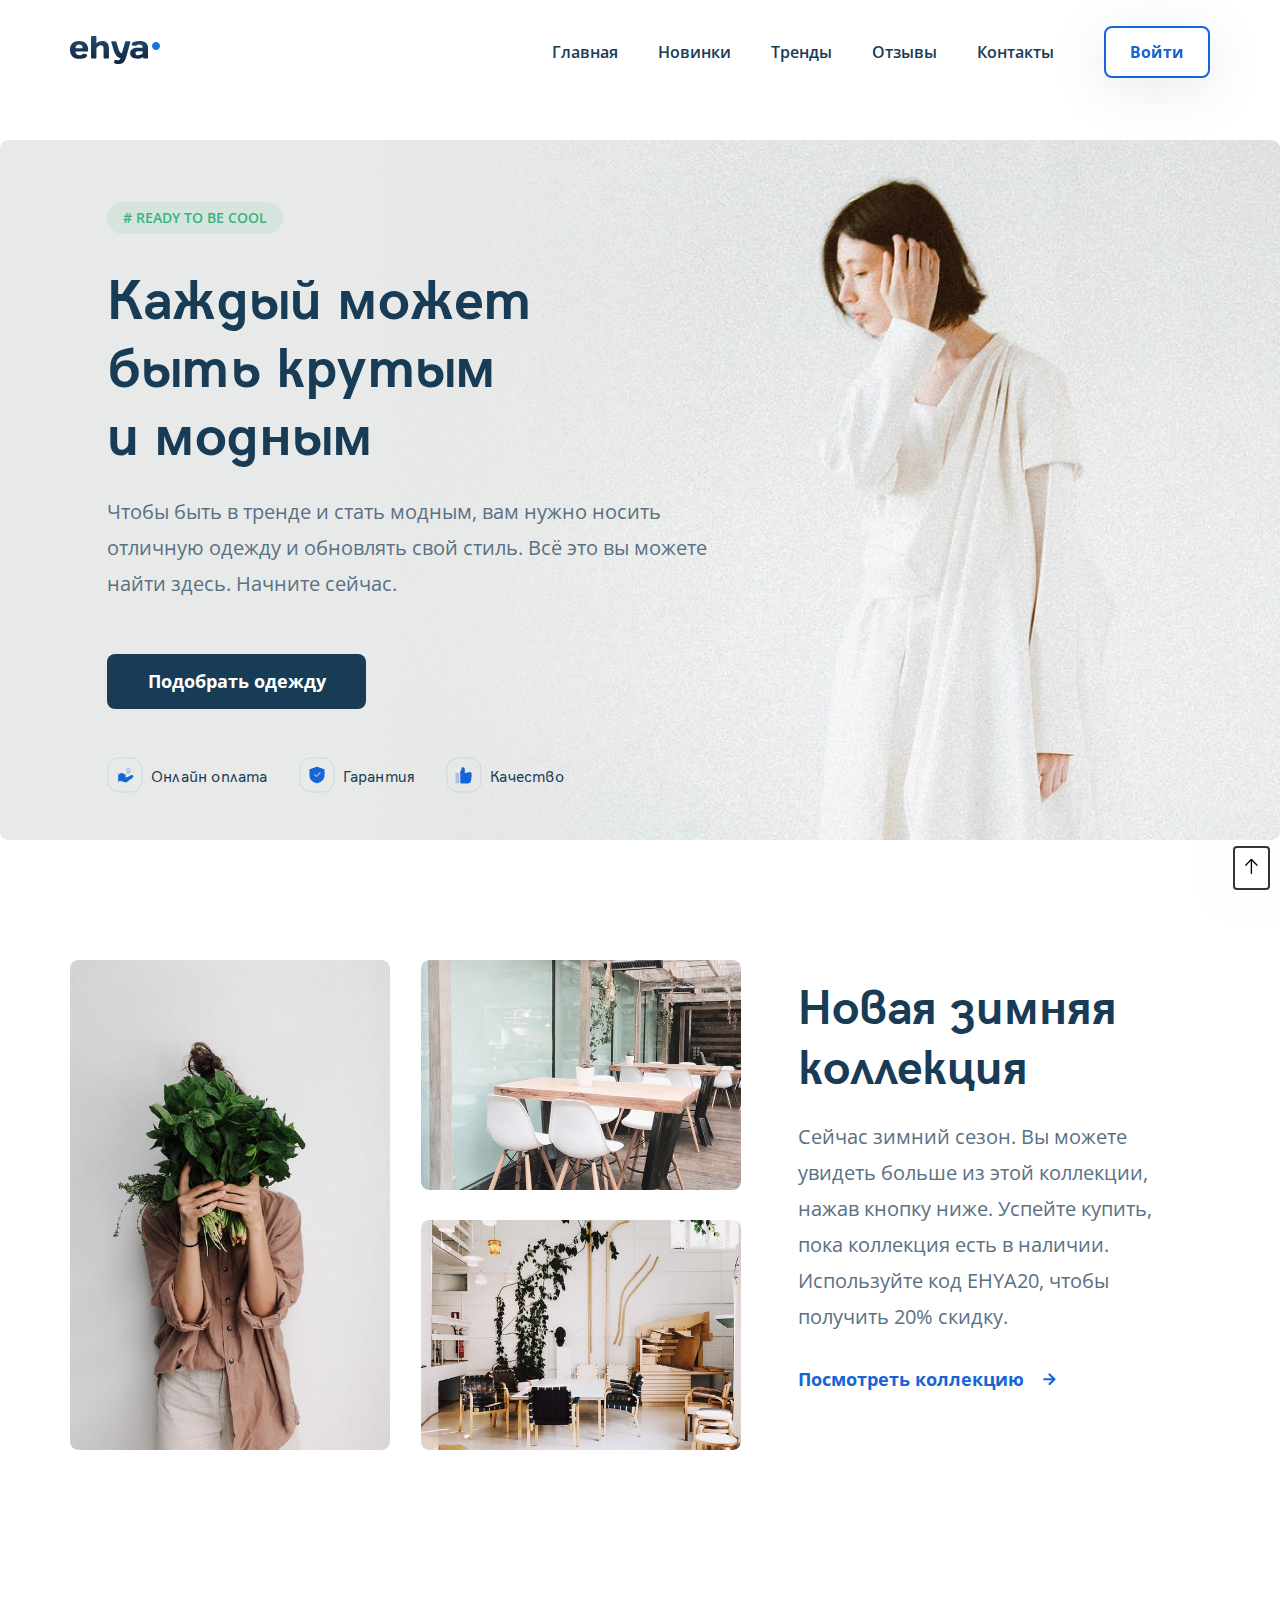
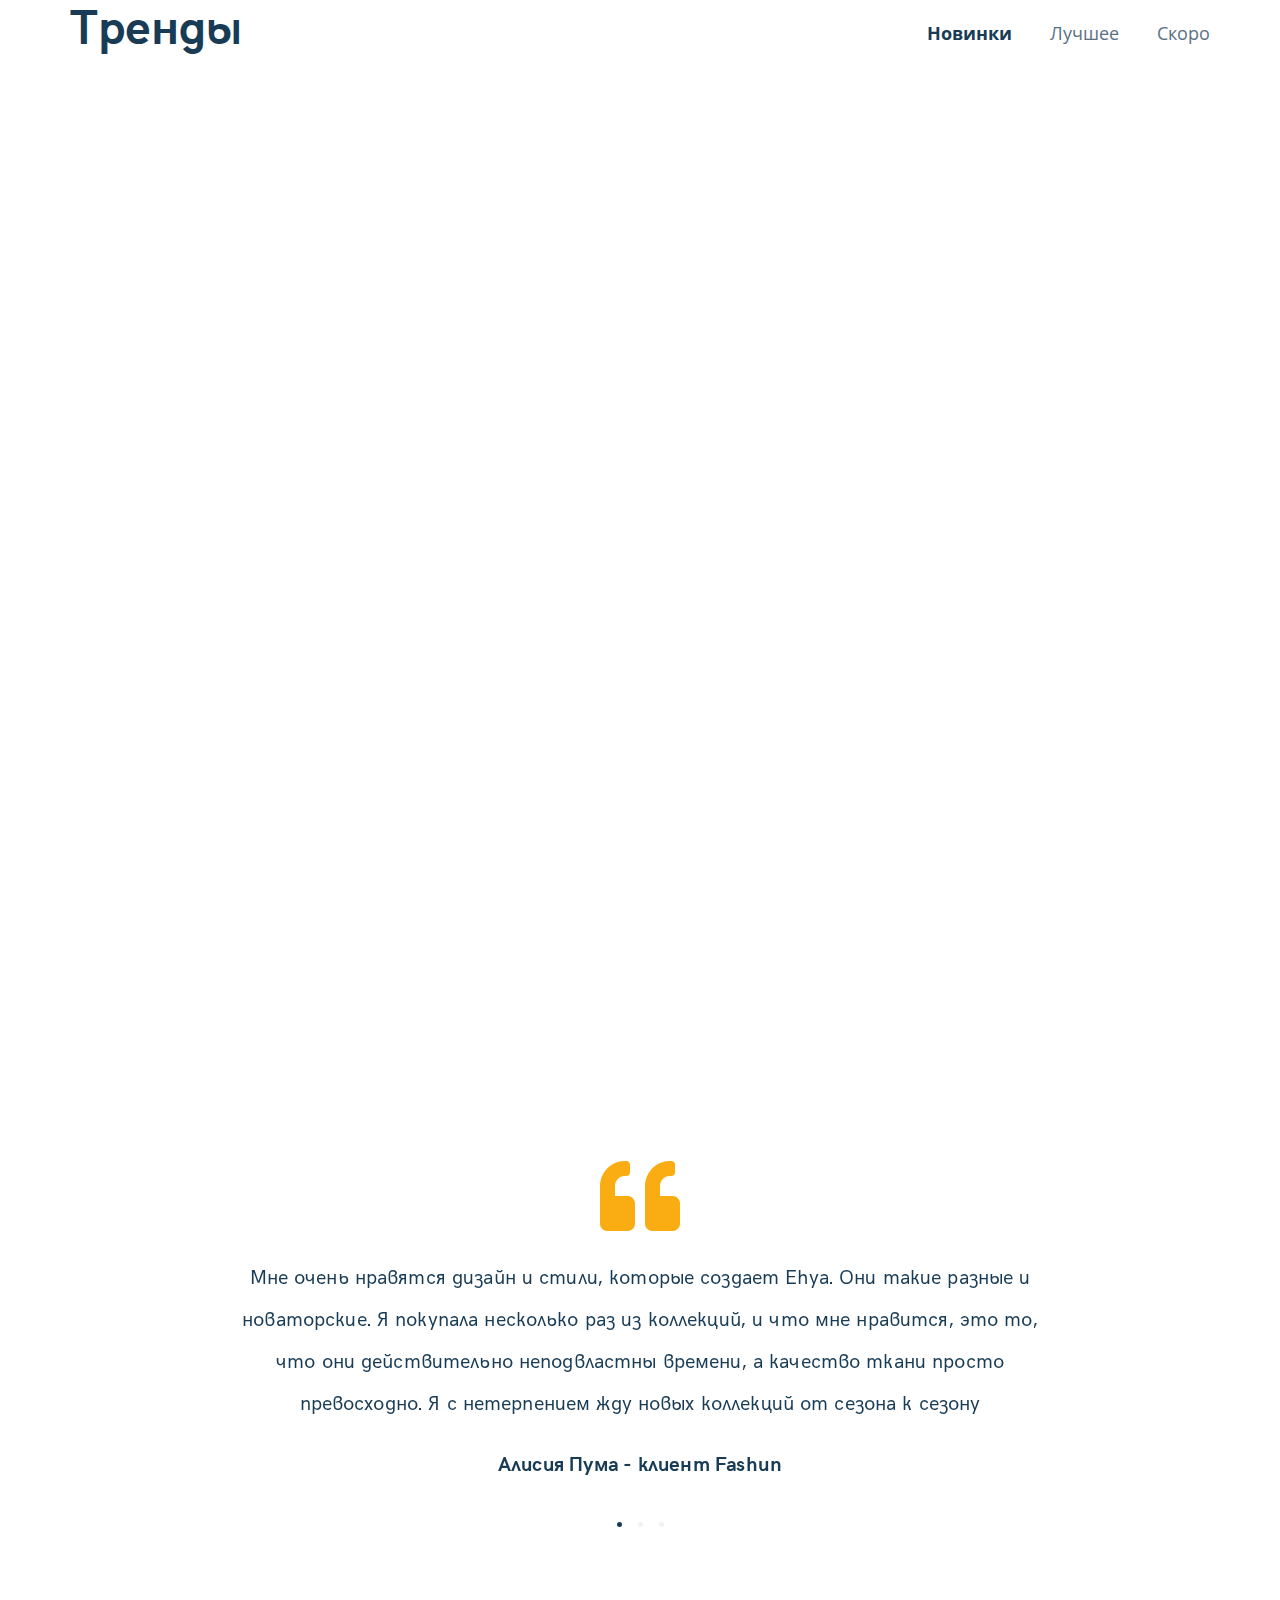
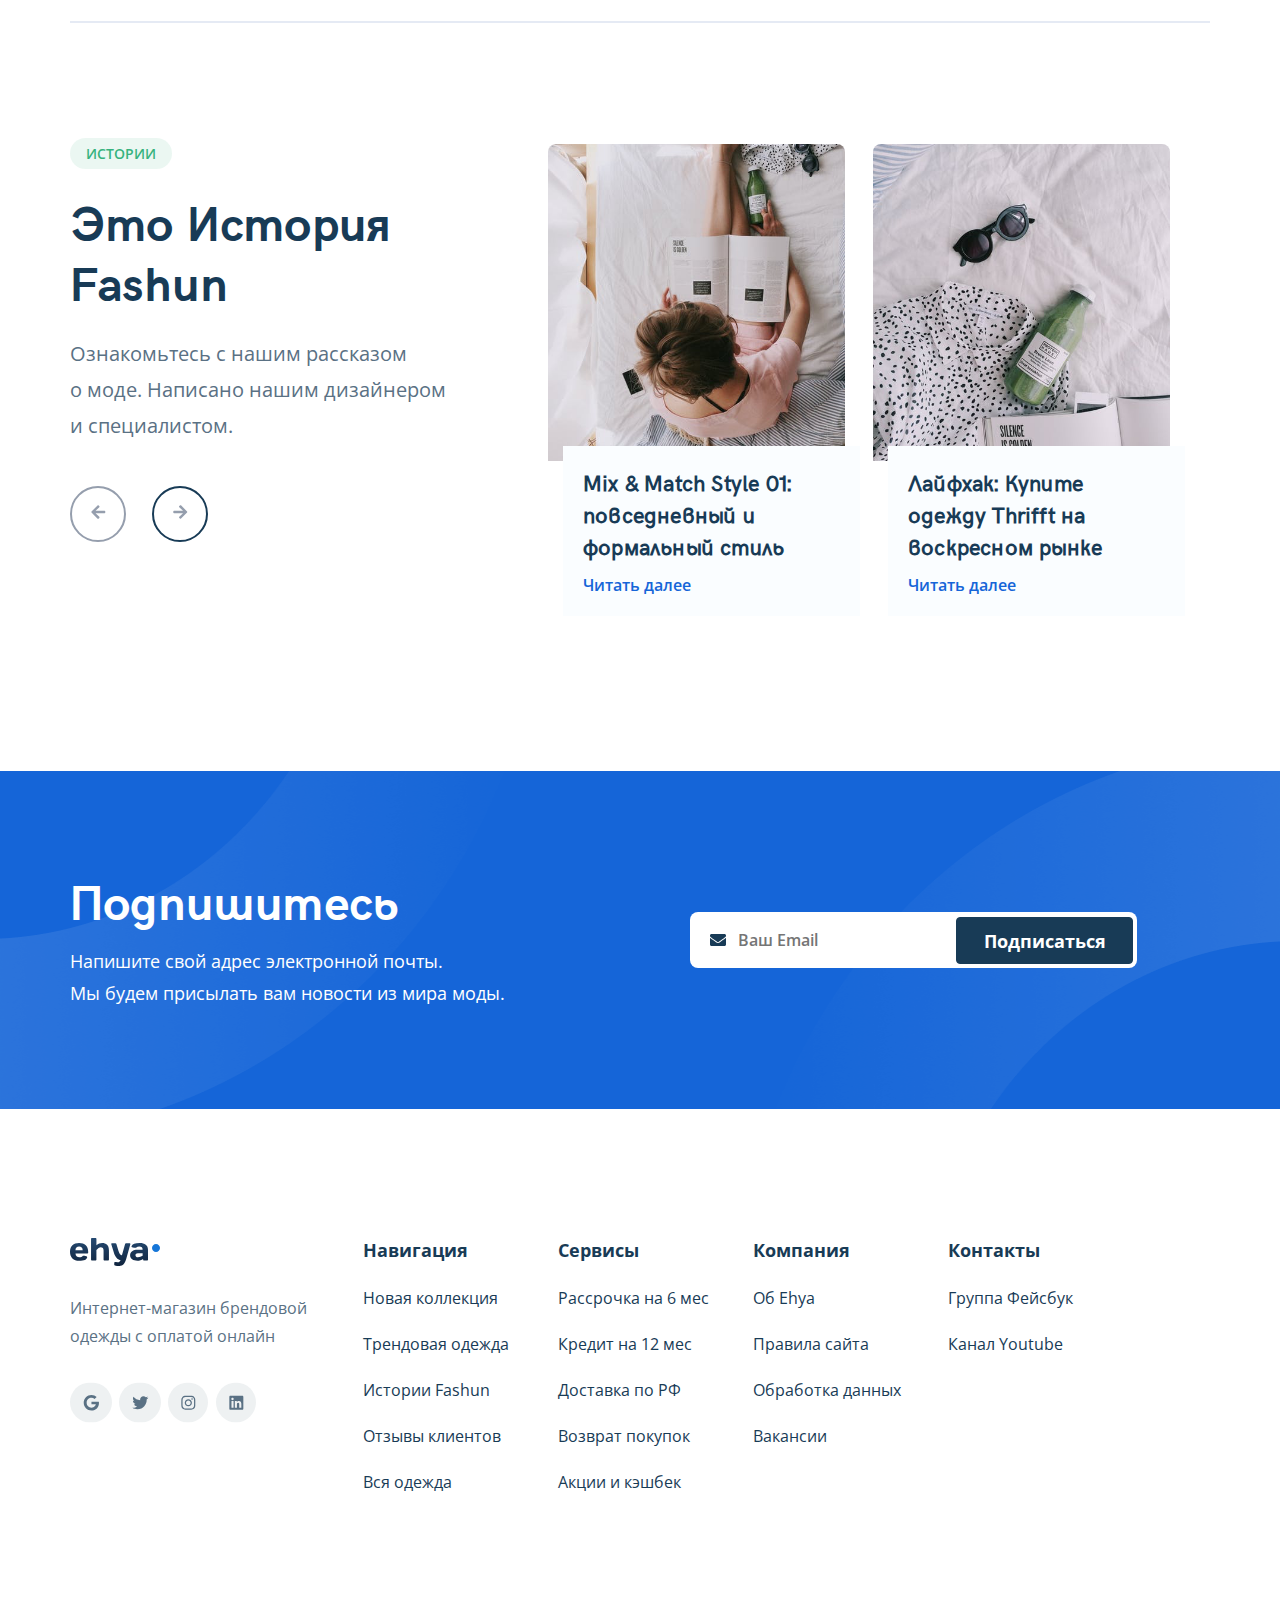
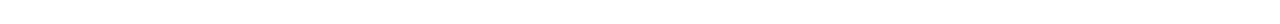
==== commit 17ca2e94: "finished" ====
--- a/index.html
+++ b/index.html
@@ -18,7 +18,7 @@
 
 <body>
   <!-- Header -->
-  <header class="navbar-menu navbar-menu--mobile-fixed">
+  <header id="header" class="navbar-menu navbar-menu--mobile-fixed">
     <div class="container">
       <div class="navbar-menu__wrapper">
         <!-- Logo -->
@@ -516,7 +516,7 @@
   <!-- /.trends -->
 
   <!-- Reviews section -->
-  <section id="reviews" class="reviews">
+  <div id="reviews" class="reviews">
     <div class="swiper-container reviews-slider">
       <div class="swiper-wrapper">
         <div class="swiper-slide">
@@ -580,7 +580,7 @@
     </div>
     <!-- /.swiper-container -->
     <div class="horizontal-divider"></div>
-  </section>
+  </div>
   <!-- /.reviews -->
 
   <!-- Stories section -->
@@ -875,7 +875,7 @@
   </div>
   <!-- /.modal -->
 
-  <a href="#" class="up">
+  <a href="#header" class="up">
     <img src="img/return.png" alt="Icon of return" class="return" />
   </a>
 
--- a/css/font.css
+++ b/css/font.css
@@ -8,8 +8,8 @@
 
 @font-face {
   font-family: 'HK Grotesk Medium';
-  src: url('../fonts/hkgrotesk-medium-web.woff') format('woff'),
-    url('../fonts//hkgrotesk-medium-web.woff2') format('woff2');
+  src: url('../fonts/hkgrotesk-regular-web.woff') format('woff'),
+    url('../fonts//hkgrotesk-regular-web.woff2') format('woff2');
   font-weight: 500;
   font-style: normal;
 }--- a/css/style.css
+++ b/css/style.css
@@ -1 +1 @@
-*{box-sizing:border-box;font-feature-settings:"locl" 0}.container{max-width:1140px;margin:auto}img{max-width:100%}p{margin:0}h1,h2,h3{margin:0}.navbar-menu,.hero,.collection,.modal,.modal-login{font-family:Open Sans, sans-serif}.invalid{font-family:Open Sans, sans-serif;font-size:11px;font-weight:bold;color:#fff}.navbar-menu{background-color:#fff}.navbar-menu__wrapper{padding:26px 0;display:flex;align-items:center;justify-content:space-between}.navbar-menu__logo{margin-right:auto}.navbar-menu__list{margin:0;padding:0;display:flex;align-items:center;justify-content:space-between;list-style-type:none}.navbar-menu__item+.navbar-menu__item{margin-left:40px}.navbar-menu__close-dropdown{display:none}.navbar-menu__link{font-style:normal;font-weight:600;font-size:16px;line-height:22px;text-align:center;color:#183B56;text-decoration:none}.navbar-menu__button{margin-left:10px;padding:13px 24px;min-width:101px;min-height:48px;font-style:normal;font-weight:bold;font-size:16px;line-height:22px;border-radius:8px;cursor:pointer;border:2px solid #1565D8;color:#1565D8;background-color:#fff;filter:drop-shadow(0px 10px 25px rgba(21,37,72,0.1))}.navbar-menu__mobile-button{display:none}.hero{position:relative;margin:auto;margin-top:36px;padding:62px 0 46px 107px;max-width:1280px;min-height:700px;border-radius:8px;overflow:hidden;background-image:url("../sass/blocks/hero/img/hero.jpg");background-repeat:no-repeat;background-size:cover;background-position:center}.hero__image{display:none}.hero__wrapper{display:flex;flex-direction:column;align-items:flex-start}.hero__tag{padding:6px 16px;font-style:normal;font-weight:600;font-size:14px;line-height:20px;text-align:center;text-decoration:none;text-transform:uppercase;background:rgba(54,179,126,0.1);border-radius:2000px;color:#36B37E}.hero__title{max-width:460px;font-family:"HK Grotesk Bold", sans-serif;font-size:56px;line-height:68px;letter-spacing:0.2px;color:#183B56}.hero__tag+.hero__title{margin-top:28px}.hero__description{max-width:652px;text-align:left;font-style:normal;font-weight:normal;font-size:20px;line-height:36px;color:#5A7184}.hero__title+.hero__description{margin-top:28px}.hero__button{margin-top:52px;padding:15px 40px;min-width:259px;min-height:55px;font-style:normal;font-weight:bold;font-size:18px;line-height:25px;cursor:pointer;border:none;color:#fff;background-color:#183B56;border-radius:8px}.hero__list{margin:0;margin-top:48px;padding:0;display:flex;max-width:464px;align-items:center;flex-wrap:wrap;list-style-type:none}.hero__item{display:flex;cursor:pointer}.hero__item+.hero__item{margin-left:31px}.hero__icon-wrapper{width:36px;height:36px}.hero__link{margin-top:8px;font-family:"HK Grotesk Medium", sans-serif;font-size:16px;line-height:20px;letter-spacing:0.2px;color:#183B56;text-decoration:none}.hero__icon-wrapper+.hero__link{margin-left:8px}.list-item-hidden{display:none}.list-item-hidden__icon-wrapper{width:24px;height:24px}.list-item-hidden__link{margin-top:2px;margin-left:8px;font-family:"HK Grotesk Medium", sans-serif;font-size:16px;line-height:20px;letter-spacing:0.2px;color:#183B56;text-decoration:none}.collection{margin-top:120px}.collection__wrapper{display:flex;align-items:center;justify-content:space-between}.collection__woman{position:relative;margin-right:30px;width:320px;height:490px;border-radius:8px;overflow:hidden}.collection__images-wrapper{margin-right:57px;display:flex;flex-direction:column;align-items:center}.collection__kitchen{position:relative;width:320px;height:230px;border-radius:8px;overflow:hidden}.collection__room{position:relative;width:320px;height:230px;border-radius:8px;overflow:hidden}.collection__kitchen+.collection__room{margin-top:30px}.collection__image{position:absolute;top:0;bottom:0;left:0;right:0;width:100%;height:100%;border-radius:inherit;object-fit:cover}.collection__title{margin-top:10px;max-width:412px;font-family:"HK Grotesk Bold", sans-serif;font-size:48px;line-height:60px;letter-spacing:0.2px;color:#183B56}.collection__description{margin-top:24px;max-width:392px;font-style:normal;font-weight:normal;font-size:20px;line-height:36px;color:#5A7184}.collection__link-wrapper{margin-top:32px;margin-bottom:54px;display:flex;flex-direction:row;cursor:pointer}.collection__link{font-style:normal;font-weight:bold;font-size:18px;line-height:25px;text-decoration:none;color:#1565D8}.collection__icon-wrapper{margin:4.5px 0 4.5px 19px;width:13px;height:16px}#twentyper{display:none}.trends{margin-top:145px}.trends__menu{display:flex;align-items:center;justify-content:space-between}.trends__title{font-family:"HK Grotesk Bold", sans-serif;font-size:48px;line-height:60px;letter-spacing:0.2px;color:#183B56}.trends__tabs{margin:0;margin-top:17.5px;padding:0;display:flex;align-items:center;justify-content:space-between;list-style-type:none}.trends__tabs-item{font-family:Open Sans, sans-serif;font-style:normal;font-weight:normal;font-size:18px;line-height:25px;cursor:pointer;color:#5A7184}.trends__tabs-item--active{font-family:Open Sans, sans-serif;font-style:normal;font-weight:bold;font-size:18px;line-height:25px;text-decoration:none;cursor:pointer;color:#183B56}.trends__tabs-item+.trends__tabs-item{margin-left:38px}.trends__cards-wrapper{display:none}.trends__cards-wrapper--active{margin-top:17px;display:flex;flex-wrap:wrap;align-items:center;justify-content:space-between}.card{margin-top:31px;width:260px;height:441px;overflow:hidden;cursor:pointer}.card__image{width:100%;height:350px;border-radius:8px;overflow:hidden;background-repeat:no-repeat;background-size:cover;background-position:center}.card__title{margin-top:20px;margin-left:10px;font-family:"HK Grotesk Bold", sans-serif;font-size:24px;line-height:32px;letter-spacing:0.2px;color:#183B56}.card__price{margin-top:3px;display:flex;align-items:center;justify-content:space-between}.card__price-tag{margin-left:10px;font-family:Open Sans, sans-serif;font-style:normal;font-weight:normal;font-size:20px;line-height:36px;color:#5A7184}.card__shopping-cart{margin-right:10px}.image-1{background-size:cover}.image-2{background-size:auto 220%;background-position-x:45%;background-position-y:10%}.image-3{background-size:auto 160%;background-position-x:45%;background-position-y:20%}.image-4{background-size:auto 150%;background-position-x:45%;background-position-y:65%}.image-5{background-size:auto 130%;background-position-x:45%;background-position-y:25%}.image-6{background-size:auto 250%;background-position-x:45%;background-position-y:8%}.image-7{background-size:auto 200%;background-position-x:50%;background-position-y:1%}.see-more{position:relative;display:flex;align-items:center}.see-more__container{position:absolute;display:flex;padding-left:22px;padding-right:22px;align-items:center;height:350px;top:0;left:0;right:0;border-radius:8px;background-color:#1565D8}.see-more__link{align-self:center;text-decoration:none}.see-more__content-wrapper{display:flex;flex-direction:column;align-items:center}.see-more__text{margin-top:25px;font-family:"HK Grotesk Bold", sans-serif;font-size:24px;line-height:32px;text-align:center;letter-spacing:0.2px;color:#fff}.reviews{margin-top:145px}.reviews-slider__item{margin:auto;display:flex;max-width:800px;flex-direction:column;align-items:center}.reviews-slider__text-review{margin-top:24px;font-family:"HK Grotesk Medium", sans-serif;font-style:normal;font-weight:normal;font-size:20px;line-height:42px;text-align:center;letter-spacing:0.133333px;color:#183B56}.reviews-slider__reviewer{margin-top:28px;margin-bottom:48px;font-family:"HK Grotesk Bold", sans-serif;font-size:20px;line-height:24px;text-align:center;letter-spacing:0.2px;color:#183B56}.horizontal-divider{margin-top:80px;margin-right:auto;margin-left:auto;text-align:center;width:1140px;height:1px;border:1px solid #E5EAF4}.swiper-pagination-bullets{position:relative;displey:block;margin:0}.swiper-pagination-bullet{margin:0 8px !important;width:5px;height:5px;border-radius:2.5px;background-color:#B3BAC5}.swiper-pagination-bullet-active{background-color:#183B56}.stories{padding-top:121px}.stories__wrapper{display:flex}.stories__text{position:relative;margin-right:96px}.stories__tag{position:relative;padding:6px 16px;font-family:Open Sans, sans-serif;font-style:normal;font-weight:600;font-size:14px;line-height:20px;text-align:center;text-decoration:none;text-transform:uppercase;background:rgba(54,179,126,0.1);border-radius:2000px;color:#36B37E}.stories__title{margin-top:28px;max-width:337px;font-family:"HK Grotesk Bold", sans-serif;font-size:48px;line-height:60px;letter-spacing:0.2px;color:#183B56}.stories__description{margin-top:24px;max-width:382px;text-align:left;font-family:Open Sans, sans-serif;font-style:normal;font-weight:normal;font-size:20px;line-height:36px;color:#5A7184}.stories__button{position:relative;margin-top:42px;width:56px;height:56px;cursor:pointer;border:2px solid #959EAD;border-radius:2000px;background-repeat:no-repeat;background-position:center;background-color:transparent}.stories__button--active{border:2px solid #183B56}.stories__button--prev{margin-right:22px}.stories-slider{max-width:662px}.stories-slider__item+.stories-slider__item{margin-left:108px}.story{display:flex;width:622px}.story__item{width:322px;cursor:pointer}.story__item+.story__item{margin-left:28px}.story__image{max-width:312px;height:317px;overflow:hidden;cursor:pointer;border-radius:8px 8px 0px 0px;background-repeat:no-repeat;background-size:cover;background-position:center}.story__text{max-width:312px;padding:20px;transform:translate(15px, -15px);background:#FAFDFF}.story__title{margin-bottom:12px;max-width:260px;font-family:"HK Grotesk Medium", sans-serif;font-size:22px;line-height:32px;letter-spacing:0.2px;color:#183B56}.story__link{font-family:Open Sans, sans-serif;font-style:normal;font-weight:600;font-size:16px;line-height:22px;text-decoration:none;color:#1565D8}.newsletter{position:relative;margin-top:140px;padding:100px 0 100px 0;background-repeat:no-repeat;background-size:cover;background-position:center;background-color:#1565D8}.newsletter::before{position:absolute;top:0;right:0;bottom:0;content:'';width:547px;height:338px;background-size:547px 338px;background-image:url(../sass/blocks/newsletter/img/test.png);transform:rotate(180deg)}.newsletter::after{position:absolute;top:0;left:0;bottom:0;content:'';width:547px;height:338px;background-size:547px 338px;background-image:url(../sass/blocks/newsletter/img/test.png)}.newsletter__wrapper{display:flex;margin:auto;align-items:center;justify-content:space-between}.newsletter__title{font-family:"HK Grotesk Bold", sans-serif;font-style:normal;font-weight:bold;font-size:48px;line-height:60px;letter-spacing:0.2px;color:#fff}.newsletter__strong{margin-top:14px;max-width:436px;font-family:Open Sans, sans-serif;font-style:normal;font-weight:normal;font-size:18px;line-height:32px;color:#fff}.subscribe{position:relative;display:flex;margin-right:73px;width:447px;height:56px}.subscribe #email-error{position:absolute;top:65px;left:0}.subscribe__input-wrapper{width:100%;height:100%}.subscribe__mail-image{position:absolute;top:22px;bottom:20px;left:20px}.subscribe__input{padding-left:48px;padding-right:210px;width:100%;height:100%;font-family:Open Sans, sans-serif;font-style:normal;font-weight:600;font-size:16px;line-height:22px;border:none;border-radius:8px;overflow:hidden;color:#959EAD;background-color:#fff}.subscribe__button{position:absolute;padding:11px 27px;max-width:177px;top:4.5px;bottom:4.5px;right:4.5px;font-family:Open Sans, sans-serif;font-style:normal;font-weight:bold;font-size:18px;line-height:25px;text-align:center;border:1px solid #183B56;border-radius:4px;outline:none;cursor:pointer;overflow:hidden;color:#fff;background-color:#183B56}.footer{padding-top:128.19px;padding-bottom:131.81px}.footer__wrapper{display:flex;align-items:flex-start;align:left}.footer__title{margin-bottom:7px;font-family:Open Sans, sans-serif;font-style:normal;font-weight:bold;font-size:18px;line-height:25px;color:#183B56}.footer__list{margin-right:30px}.footer__ul{padding:0;margin:0;width:165px;text-align:left;list-style:none}.footer__item{margin-top:24px;font-family:Open Sans, sans-serif;font-style:normal;font-weight:normal;font-size:16px;line-height:22px;color:#183B56}.footer__link{text-decoration:none;color:inherit}.footer__summary-wrapper{margin-right:30px;max-width:263px}.footer__logo{display:flex;align-items:flex-end}.footer__info{margin-top:28.08px;width:100%;font-family:Open Sans, sans-serif;font-style:normal;font-weight:normal;font-size:16px;line-height:28px;color:#5A7184;text-align:left}.footer__social-network{display:flex;max-width:263px;align-self:center}.footer__social-links{display:flex;max-width:187px;align-items:center}.footer__link-image{margin-top:32.05px;width:42px;height:40px}.footer__link-image+.footer__link-image{margin-left:7px}.up{position:fixed;bottom:10px;right:10px;padding:10px;box-shadow:0 1px 120px rgba(161,161,161,0.08);border-radius:4px;border:2px solid #333;z-index:2000;background-color:#ffffff}.modal__overlay{position:fixed;top:0;bottom:0;left:0;right:0;background-color:rgba(0,143,223,0.39);z-index:100;visibility:hidden;opacity:0}.modal__overlay--visible{visibility:visible;opacity:1;transition:opacity 0.1s}.modal__dialog{position:fixed;padding-top:33px;padding-left:88px;padding-right:88px;top:50%;left:50%;transform:translate(-50%, -50%);width:478px;max-width:100%;max-height:90%;border-radius:8px;overflow-y:auto;z-index:101;background-color:#183B56;color:#fff;visibility:hidden;opacity:0}.modal__dialog--visible{visibility:visible;opacity:1;transition:opacity 0.1s}.modal__close{position:absolute;top:17px;right:18px;text-decoration:none;cursor:pointer}.modal__title{margin:0;font-weight:bold;font-size:18px;line-height:23px;text-transform:uppercase;text-align:center;color:inherit}.modal__form{display:flex;align-items:center;justify-content:space-between;flex-wrap:wrap}.modal__input{margin-top:15px;margin-bottom:5px;padding:18px 23px;flex-basis:100%;height:50px;font-size:12px;line-height:15px;border:none;border-radius:4px;color:#5A7184;background-color:#fff}.modal__message{margin-top:15px;margin-bottom:15px;padding:18px 23px;flex-basis:100%;height:123px;font-size:12px;line-height:15px;border:none;border-radius:4px;resize:none;color:#5A7184;background-color:#fff}.modal__button{margin-bottom:33px;padding:18px;min-width:160px;min-height:50px;font-weight:bold;font-size:12px;line-height:15px;border:2px solid #1565D8;border-radius:4px;cursor:pointer;color:#fff;background-color:#1565D8}.modal__info{margin-bottom:33px;font-weight:bold;font-size:12px;line-height:15px;color:#fff}.modal-login__overlay{position:fixed;top:0;bottom:0;left:0;right:0;background-color:rgba(0,143,223,0.39);z-index:100;visibility:hidden;opacity:0}.modal-login__overlay--visible{visibility:visible;opacity:1;transition:opacity 0.1s}.modal-login__dialog{position:fixed;padding-top:33px;padding-left:88px;padding-right:88px;top:50%;left:50%;transform:translate(-50%, -50%);width:478px;max-width:100%;max-height:90%;border-radius:8px;overflow-y:auto;z-index:101;background-color:#183B56;color:#fff;visibility:hidden;opacity:0}.modal-login__dialog--visible{visibility:visible;opacity:1;transition:opacity 0.1s}.modal-login__close{position:absolute;top:17px;right:18px;text-decoration:none;cursor:pointer}.modal-login__title{margin:0;font-weight:bold;font-size:18px;line-height:23px;text-transform:uppercase;text-align:center;color:inherit}.modal-login__form{display:flex;align-items:center;justify-content:space-between;flex-wrap:wrap}.modal-login__input{margin-top:15px;margin-bottom:5px;padding:18px 23px;flex-basis:100%;height:50px;font-size:12px;line-height:15px;border:none;border-radius:4px;color:#5A7184;background-color:#fff}.modal-login__button{margin-top:15px;margin-bottom:33px;padding:18px;min-width:160px;min-height:50px;font-weight:bold;font-size:12px;line-height:15px;border:2px solid #1565D8;border-radius:4px;cursor:pointer;color:#fff;background-color:#1565D8}.modal-login__info{margin-top:15px;margin-bottom:33px;font-weight:bold;font-size:12px;line-height:15px;color:#fff}@media (max-width: 1200px){.container{width:980px;max-width:95%}.collection__wrapper{align-items:flex-start}.collection__title{margin-top:0}.trends{margin-top:80px}.trends__cards-wrapper--active{margin:auto;margin-top:8.5px;width:980px;max-width:100%}.see-more__link{margin:auto}.card{flex-basis:30%}.see-more{flex-grow:1;margin-left:50px;margin-right:342px}.reviews{margin-top:80px}.subscribe{margin-left:auto;margin-right:0}.horizontal-divider{width:90%}}@media (min-width: 992px){a:hover,a:focus{color:#1565D8}.button:hover,.button:focus{color:#fff;background-color:#333}.navbar-menu__button:hover,.modal-login__button:hover{border:2px solid #333}.stories__button:hover{background-color:#fff}.collection__link:hover{color:#333}.see-more__container:hover{background-color:#183B56}.trends__tabs-item:hover{color:#183B56}.modal__button:hover{border:2px solid #333}}@media (max-width: 1100px){.container{width:768px;max-width:90%}.navbar-menu__logo{margin-right:auto}.navbar-menu__mobile-button{display:none}.navbar-menu__button{margin-left:10px}.hero{margin-top:30px;padding:36px 0 36px 110px;max-width:100%;min-height:624px;background-position:63.3% 47.53%;background-size:auto auto}.hero__title{max-width:365px;font-size:48px;line-height:60px}.hero__description{max-width:400px;font-size:18px;line-height:32px}.hero__list{max-width:444px}.hero__item+.hero__item{margin-left:21px}.collection{margin-top:80px}.collection__wrapper{flex-wrap:wrap}.collection__woman{margin-right:10px;width:350px;height:490px}.collection__images-wrapper{margin-right:0}.collection__kitchen{width:380px}.collection__room{width:380px}.collection__text{flex-basis:100%}.collection__title{margin-top:40px;max-width:100%}.collection__description{max-width:95%}.collection__link-wrapper{margin-top:24px;margin-bottom:0}.trends{margin-top:80px}.trends__menu{flex-direction:row}.trends__tabs{margin-top:27.5px}.trends__cards-wrapper--active{margin:auto;margin-top:8.5px;width:100%;flex-basis:29%}.see-more__link{margin:auto}.card{width:230px;margin-top:48px;flex-basis:30%}.see-more{flex-grow:1;margin-left:38px;margin-right:auto}.reviews-slider__item{max-width:630px}.reviews-slider__text-review{margin-top:28px}.reviews-slider__reviewer{margin-top:24px;margin-bottom:28px}.horizontal-divider{width:90%}.stories{padding-top:80px;padding-right:23px;padding-left:23px;margin-right:0;margin:auto}.stories__wrapper{flex-direction:column;align-items:center}.stories__text{margin:auto;text-align:center}.stories__title{margin-top:24px;max-width:567px}.stories__description{margin-top:16px;max-width:568px;text-align:center}.stories__button{margin-top:36px}.stories-slider{margin-top:36px;max-width:100%}.story{width:100%}.story__item{width:50%}.story__item+.story__item{margin-left:18px}.story__image{width:100%;max-width:100%}.story__text{max-width:95%;transform:translate(10px, -15px)}.newsletter{margin-top:80px;padding:72px 0 80px 0}.newsletter::before{position:absolute;top:0;right:0;bottom:0;content:'';width:547px;height:400px;background-size:547px 400px;background-image:url(../sass/blocks/newsletter/img/test.png);transform:rotate(180deg)}.newsletter::after{position:absolute;top:0;left:0;bottom:0;content:'';width:547px;height:400px;background-size:547px 400px;background-image:url(../sass/blocks/newsletter/img/test.png)}.newsletter__wrapper{flex-direction:column}.newsletter__text-wrapper{text-align:center}.subscribe{margin-top:56px;margin-right:0;margin-left:0;z-index:2}.footer{padding-top:64px;padding-bottom:130px}.footer__wrapper{display:grid;grid-template-columns:253px 30px 1fr 30px 1fr;grid-gap:0;grid-row-gap:48px;grid-auto-rows:minmax(60px, max-content);align-items:start}.footer__list{margin-right:0}.footer__info{width:253px}.footer__summary-wrapper{grid-column:1 / 2}.footer__navigation{grid-column:3 / 4}.footer__services{grid-column:5 / 6}.footer__company{grid-row:2 / 3;grid-column:3 / 4}.footer__contacts{grid-row:2 / 3;grid-column:5 / 6}.modal__dialog{padding-left:58px;padding-right:58px}}@media (max-width: 855px){body{padding-top:67.2px}.container{width:768px;max-width:90%}.navbar-menu--mobile-fixed{position:fixed;left:0;right:0;top:0;z-index:99999}.navbar-menu__list{position:fixed;display:none;flex-direction:column;padding:36px 24px;left:8px;right:8px;bottom:0;max-width:100%;height:324px;max-height:100%;top:10px;z-index:5000;background-color:#fff}.navbar-menu__item+.navbar-menu__item{margin-left:0;margin-bottom:20px}.navbar-menu__button{margin-left:0;padding:9px 101px;min-width:256px;min-height:40px;border:2px solid #1565D8;border-radius:8px}.navbar-menu__close-dropdown{position:absolute;display:block;top:12px;right:16px;text-decoration:none;cursor:pointer}.navbar-menu__list--mobile-visible{display:flex;overflow-y:auto}.navbar-menu__logo{margin-right:auto}.navbar-menu__mobile-button{display:flex;padding:0;width:22px;height:13.3px;flex-direction:column;align-items:center;justify-content:space-between;border:none;cursor:pointer;background-color:#fff}.navbar-menu__mobile-button-line{width:22px;height:2.2px;background-color:#3A4C66}.hero{margin-top:36px;padding:36px 0 36px 28px;max-width:100%;min-height:624px;background-position:63.3% 47.53%;background-size:auto auto}.hero__title{max-width:365px;font-size:48px;line-height:60px}.hero__description{max-width:400px;font-size:18px;line-height:32px}.hero__list{max-width:444px}.hero__item+.hero__item{margin-left:21px}.collection{margin-top:80px}.collection__wrapper{flex-wrap:wrap}.collection__woman{width:320px;height:490px}.collection__images-wrapper{margin-right:0}.collection__kitchen{width:380px}.collection__room{width:380px}.collection__text{flex-basis:100%}.collection__title{margin-top:40px;max-width:100%}.collection__description{max-width:95%}.collection__link-wrapper{margin-top:24px;margin-bottom:0}.trends{margin-top:80px}.trends__menu{flex-direction:row}.trends__tabs{margin-top:27.5px}.trends__cards-wrapper--active{margin:auto;margin-top:8.5px;width:100%;flex-basis:29%}.see-more__link{margin:auto}.card{width:230px;margin-top:48px;flex-basis:30%}.see-more{flex-grow:1;margin-left:38px;margin-right:auto}}@media (max-width: 825px){#story-br{display:none}#twentyper{display:block}.container{max-width:682px}.navbar-menu__wrapper{padding:18px 0}.navbar-menu__list--mobile-hidden{display:none}.navbar-menu__logo{margin-right:auto;margin-left:20px}.navbar-menu__mobile-button{display:flex;margin-right:20px;padding:0;width:22px;height:13.3px;flex-direction:column;align-items:center;justify-content:space-between;border:none;cursor:pointer;background-color:#fff}.navbar-menu__mobile-button-line{width:22px;height:2.2px;background-color:#3A4C66}.hero{margin-top:30px;padding:36px 0 36px 28px;max-width:728px;min-height:624px;background-position:63.3% 47.53%;background-size:auto auto}.hero__title{max-width:365px;font-size:48px;line-height:60px}.hero__description{max-width:400px;font-size:18px;line-height:32px}.hero__tag+.hero__title{margin-top:24px}.hero__title+.hero__description{margin-top:20px}.hero__button{margin-top:36.5px}.hero__list{margin-top:40.5px;max-width:444px}.hero__item+.hero__item{margin-left:21px}.collection{margin-top:80px}.collection__wrapper{flex-wrap:wrap}.collection__woman{width:322px;height:490px}.collection__images-wrapper{margin-right:0}.collection__kitchen{width:320px}.collection__room{width:320px}.collection__text{flex-basis:100%}.collection__title{margin-top:40px;max-width:100%}.collection__description{max-width:95%}.collection__link-wrapper{margin-top:24px;margin-bottom:0}.trends{margin-top:80px}.trends__menu{flex-direction:column}.trends__tabs{margin-top:27.5px}.trends__cards-wrapper--active{margin:auto;margin-top:8.5px;width:608px}.see-more__link{margin:auto}.card{width:280px;margin-top:48px;flex-basis:initial}.see-more{flex-grow:initial;margin-left:0;margin-right:0}.reviews{margin-top:80px}.reviews-slider__item{max-width:630px}.reviews-slider__text-review{margin-top:28px}.reviews-slider__reviewer{margin-top:24px;margin-bottom:28px}.horizontal-divider{width:95%}.stories{padding-top:80px;padding-right:23px;padding-left:23px;margin-right:0;margin:auto}.stories__wrapper{flex-direction:column;align-items:center}.stories__text{margin:auto;text-align:center}.stories__title{margin-top:24px;max-width:567px}.stories__description{margin-top:16px;max-width:568px;text-align:center}.stories__button{margin-top:36px}.stories-slider{margin-top:36px;max-width:682px}.story{width:682px}.story__item{width:332px}.story__item+.story__item{margin-left:28px}.story__image{width:95%;max-width:95%}.story__text{max-width:95%;transform:translate(10px, -15px)}.newsletter{margin-top:80px;padding:72px 0 80px 0}.newsletter::before{position:absolute;top:350px;right:0;bottom:0;content:'';width:547px;height:338px;background-size:547px 338px;background-image:url(../sass/blocks/newsletter/img/oval.png);transform:rotate(360deg)}.newsletter::after{position:absolute;top:0;left:-160px;bottom:0;content:'';width:574px;height:338px;background-size:574px 338px;background-image:url(../sass/blocks/newsletter/img/test.png)}.newsletter__wrapper{flex-direction:column}.newsletter__text-wrapper{text-align:center}.subscribe{margin-top:56px;margin-right:0;margin-left:0}.footer{padding-top:64px;padding-bottom:130px}.footer__wrapper{display:grid;grid-template-columns:253px 30px 1fr 30px 1fr;grid-gap:0;grid-row-gap:48px;grid-auto-rows:minmax(60px, max-content);align-items:start}.footer__list{margin-right:0;z-index:1000}.footer__info{width:253px}.footer__summary-wrapper{grid-column:1 / 2}.footer__navigation{grid-column:3 / 4}.footer__services{grid-column:5 / 6}.footer__company{grid-row:2 / 3;grid-column:3 / 4}.footer__contacts{grid-row:2 / 3;grid-column:5 / 6}}@media (max-width: 732px){.container{width:576px;max-width:90%}.navbar-menu__wrapper{padding:18px 0}.navbar-menu__list--mobile-hidden{display:none}.navbar-menu__logo{margin-right:auto}.navbar-menu__mobile-button{display:flex;padding:0;width:22px;height:13.3px;flex-direction:column;align-items:center;justify-content:space-between;border:none;cursor:pointer;background-color:#fff}.navbar-menu__mobile-button-line{width:22px;height:2.2px;background-color:#3A4C66}.hero{margin-top:30px;padding:36px 0 36px 28px;width:100%;min-height:624px;background-position:63.3% 47.53%;background-size:auto auto}.hero__title{max-width:365px;font-size:38px;line-height:60px}.hero__description{max-width:400px;font-size:18px;line-height:32px}.hero__list{max-width:444px}.hero__item+.hero__item{margin-left:21px}.collection{margin-top:80px}.collection__wrapper{flex-wrap:wrap}.collection__woman{width:100%;height:400px;margin-right:0}.collection__images-wrapper{margin-right:0;margin-top:14px;flex-direction:row;width:100%}.collection__kitchen{width:280px;flex-basis:49%}.collection__room{width:280px;flex-basis:49%}.collection__kitchen+.collection__room{margin-top:0;margin-left:14px}.collection__text{flex-basis:100%}.collection__title{font-size:38px;margin-top:40px}.collection__description{max-width:95%}.collection__link-wrapper{margin-top:24px;margin-bottom:0}.trends{margin-top:80px}.trends__menu{flex-direction:column}.trends__title{font-size:38px}.trends__tabs{margin-top:27.5px}.trends__cards-wrapper--active{margin:auto;margin-top:8.5px;width:100%}.see-more__link{margin:auto}.card{width:230px;margin-top:48px;flex-basis:49%}.see-more{flex-grow:initial;margin-left:0;margin-right:0}.reviews{margin-top:80px}.reviews-slider__item{max-width:90%}.reviews-slider__text-review{margin-top:28px}.reviews-slider__reviewer{margin-top:24px;margin-bottom:28px}.horizontal-divider{width:90%}.stories{padding-top:80px;padding-right:23px;padding-left:23px;margin-right:0;margin:auto}.stories__wrapper{flex-direction:column;align-items:center}.stories__text{margin:auto;text-align:center}.stories__title{font-size:38px;margin-top:24px}.stories__description{margin-top:16px;text-align:center}.stories__button{margin-top:36px}.stories-slider{margin-top:36px;max-width:280px}.story{flex-wrap:initial;width:280px}.story__item{width:280px}.story__item+.story__item{margin-left:0;margin-top:0}.story__image{width:280px}.story__text{max-width:280px;transform:translate(5px, -15px)}.story__title{font-size:20px;line-height:24px}.newsletter{margin-top:80px;padding:72px 0 80px 0}.newsletter__title{font-size:38px}.newsletter__wrapper{flex-direction:column}.newsletter__text-wrapper{text-align:center}.subscribe{margin-top:56px;margin-right:0;margin-left:0}.footer{padding-top:48px;padding-bottom:73px}.footer__wrapper{grid-template-columns:1fr;grid-row-gap:30px}.footer__title{margin-bottom:0;font-size:16px;line-height:22px}.footer__list{margin-right:0}.footer__item{margin-top:15px;font-size:14px;line-height:20px}.footer__summary-wrapper{display:flex;flex-direction:column;max-width:100%;align-items:center;margin-top:35px;margin-right:0;margin-auto:0}.footer__info{margin-top:14px;width:230px;font-size:14px;line-height:24px;text-align:center}.footer__navigation{grid-row:1;grid-column:1}.footer__services{grid-row:2;grid-column:1;z-index:1000}.footer__company{grid-row:3;grid-column:1}.footer__contacts{grid-row:4;grid-column:1}.modal__dialog,.modal-login__dialog{padding-left:58px;padding-right:58px}.modal__button,.modal-login__button{margin-top:15px;width:100%;order:100}.modal__info,.modal-login__info{margin-bottom:0}}@media (min-width: 320px) and (max-width: 480px){#newsletter-br{display:none}#wait{display:none}.container{max-width:290px;width:90%}.navbar-menu__wrapper{padding:18px 0}.navbar-menu__logo{margin-right:auto}.navbar-menu__list{position:fixed;display:none;flex-direction:column;align-items:flex-start;padding:36px 24px;left:8px;right:8px;bottom:0;max-width:100%;height:324px;max-height:100%;top:10px;z-index:99999;background-color:#fff}.navbar-menu__item+.navbar-menu__item{margin-left:0;margin-bottom:20px}.navbar-menu__button{margin-left:0;padding:9px 101px;min-width:256px;min-height:40px;border:2px solid #1565D8;border-radius:8px}.navbar-menu__close-dropdown{position:absolute;display:block;top:12px;right:16px;text-decoration:none;cursor:pointer;z-index:6000}.navbar-menu__list--mobile-visible{display:flex;overflow-y:auto}.hero{margin-top:24px;padding:381px 23px 36px 23px;max-width:320px;min-height:899px;border-radius:0;background-image:url("../sass/blocks/hero/img/hero-mobile.png");background-size:cover}.hero__wrapper{align-items:center;text-align:center}.hero__title{max-width:244px;font-size:32px;line-height:40px}.hero__description{max-width:280px;font-size:16px;line-height:28px}.hero__tag+.hero__title{margin-top:20px}.hero__title+.hero__description{margin-top:20px;text-align:center}.hero__button{margin-top:24px;padding:13px 49px;width:257px;min-height:48px;font-size:16px;line-height:22px}.hero__list{margin-top:22px;max-width:274px}.hero__item--visible{display:none}.hero__link{margin-top:2px;font-size:16px;line-height:20px}.hero__item+.hero__item{margin-left:16px}.hero__icon-wrapper{width:24px;height:24px}.list-item-hidden{margin-top:16px;display:flex;cursor:pointer}.collection{margin-top:64px}.collection__woman{margin-right:0;width:290px;height:300px}.collection__images-wrapper{flex-direction:row;margin-top:14px}.collection__kitchen{flex-basis:49%;width:137px;height:97px}.collection__room{flex-basis:49%;width:137px;height:97px}.collection__kitchen+.collection__room{margin-top:0;margin-left:14px}.collection__text{text-align:center}.collection__title{margin-top:36px;max-width:100%;font-size:28px;line-height:36px}.collection__description{margin-top:20px;max-width:280px;font-size:16px;line-height:28px}.collection__link-wrapper{display:none}.trends{margin-top:104px}.trends__menu{flex-direction:column}.trends__title{font-size:28px;line-height:36px}.trends__tabs{margin-top:24px}.trends__tabs-item{font-size:16px;line-height:22px}.trends__tabs-item+.trends__tabs-item{margin-left:16px}.trends__cards-wrapper--active{margin:auto;margin-top:16px;width:290px}.card{width:140px;margin-top:20px;height:234px;flex-basis:initial}.card__image{height:170px}.card__title{margin-top:13px;margin-left:0;font-size:16px;line-height:20px}.card__price{flex-wrap:wrap;align-items:center;justify-content:start}.card__price-tag{margin-left:0;margin-right:9px;font-size:14px;line-height:24px}.card__shopping-cart{width:14px;height:32px;margin-right:9px;transform:translateY(8.5px)}.image-1{background-size:cover}.image-2{background-size:cover;background-position-x:45%;background-position-y:10%}.image-3{background-size:cover;background-position-x:45%;background-position-y:20%}.image-4{background-size:cover;background-position-x:45%;background-position-y:65%}.image-5{background-size:cover;background-position-x:45%;background-position-y:25%}.image-6{background-size:cover;background-position-x:45%;background-position-y:8%}.image-7{background-size:cover;background-position-x:50%;background-position-y:1%}.see-more__container{padding-left:0;padding-right:0;height:170px}.see-more__link{margin:0;align-self:start}.see-more__content-wrapper{margin-top:40px}.see-more__icon{width:25px;height:32px}.see-more__text{margin-top:15px;font-size:17px;line-height:22px}.reviews{margin-top:48px}.reviews-slider__item{max-width:280px}.reviews-slider__text-review{margin-top:13px;font-size:18px;line-height:36px}.reviews-slider__reviewer{margin-top:24px;margin-bottom:24px;max-width:145px}.horizontal-divider{margin-top:64px;width:100%}.stories{padding-top:48px;padding-right:0;padding-left:0;margin:auto}.stories__wrapper{flex-direction:column;align-items:center}.stories__text{margin:auto}.stories__title{max-width:278px;font-size:28px;line-height:36px}.stories__description{max-width:280px;font-size:16px;line-height:28px}.stories__button{margin-top:36px;width:48px;height:48px}.stories-slider{margin-top:26px;max-width:280px}.story{flex-wrap:wrap;width:280px}.story__item{width:280px}.story__item+.story__item{margin-left:0;margin-top:24px}.story__image{width:270px}.story__text{max-width:270px;transform:translate(5px, -15px)}.story__title{font-size:20px;line-height:24px}#this-hidden{display:none}.newsletter{margin-top:64px;padding:64px 20px 64px 20px}.newsletter::before{position:absolute;top:0;right:0;bottom:0;content:'';width:0;height:0;background-size:0 0;background-image:url(../sass/blocks/newsletter/img/test.png);transform:rotate(180deg)}.newsletter::after{position:absolute;top:0;left:-160px;bottom:0;content:'';width:474px;height:338px;background-size:474px 338px;background-image:url(../sass/blocks/newsletter/img/test.png)}.newsletter__wrapper{flex-direction:column}.newsletter__text-wrapper{text-align:center}.newsletter__title{font-size:28px;line-height:36px}.newsletter__strong{margin-top:24px;width:280px;font-size:16px;line-height:28px}.subscribe{margin-top:36px;margin-right:0;flex-direction:column;width:280px;height:106px}.subscribe #email-error{position:relative}.subscribe__input-wrapper{width:100%;height:48px;margin-bottom:10px}.subscribe__mail-image{top:18px}.subscribe__input{padding-right:30px}.subscribe__button{position:relative;display:block;padding:12px 24px;top:0;left:0;bottom:0;right:0;max-width:280px;width:100%;height:48px;border-radius:8px}.footer{padding-top:48px;padding-bottom:73px}.footer__wrapper{grid-template-columns:1fr;grid-row-gap:30px}.footer__title{margin-bottom:5px;font-size:16px;line-height:22px}.footer__list{margin-left:18px;margin-right:0}.footer__item{margin-top:15px;font-size:14px;line-height:20px}.footer__summary-wrapper{display:flex;flex-direction:column;max-width:100%;align-items:center;margin-top:35px;margin-right:0;margin-auto:0}.footer__info{margin-top:14px;width:230px;font-size:14px;line-height:24px;text-align:center}.footer__navigation{grid-row:1;grid-column:1}.footer__services{grid-row:2;grid-column:1}.footer__company{grid-row:3;grid-column:1}.footer__contacts{grid-row:4;grid-column:1}}
+*{box-sizing:border-box;font-feature-settings:"locl" 0}.container{max-width:1140px;margin:auto}img{max-width:100%}p{margin:0}h1,h2,h3{margin:0}.navbar-menu,.hero,.collection,.modal,.modal-login{font-family:Open Sans, sans-serif}.invalid{font-family:Open Sans, sans-serif;font-size:11px;font-weight:bold;color:#fff}.navbar-menu{background-color:#fff}.navbar-menu__wrapper{padding:26px 0;display:flex;align-items:center;justify-content:space-between}.navbar-menu__logo{margin-right:auto}.navbar-menu__list{margin:0;padding:0;display:flex;align-items:center;justify-content:space-between;list-style-type:none}.navbar-menu__item+.navbar-menu__item{margin-left:40px}.navbar-menu__close-dropdown{display:none}.navbar-menu__link{font-style:normal;font-weight:600;font-size:16px;line-height:22px;text-align:center;color:#183B56;text-decoration:none}.navbar-menu__button{margin-left:10px;padding:13px 24px;min-width:101px;min-height:48px;font-style:normal;font-weight:bold;font-size:16px;line-height:22px;border-radius:8px;cursor:pointer;border:2px solid #1565D8;color:#1565D8;background-color:#fff;filter:drop-shadow(0px 10px 25px rgba(21,37,72,0.1))}.navbar-menu__mobile-button{display:none}.hero{position:relative;margin:auto;margin-top:36px;padding:62px 0 46px 107px;max-width:1280px;min-height:700px;border-radius:8px;overflow:hidden;background-image:url("../sass/blocks/hero/img/hero.jpg");background-repeat:no-repeat;background-size:cover;background-position:center}.hero__image{display:none}.hero__wrapper{display:flex;flex-direction:column;align-items:flex-start}.hero__tag{padding:6px 16px;font-style:normal;font-weight:600;font-size:14px;line-height:20px;text-align:center;text-decoration:none;text-transform:uppercase;background:rgba(54,179,126,0.1);border-radius:2000px;color:#36B37E}.hero__title{max-width:460px;font-family:"HK Grotesk Bold", sans-serif;font-size:56px;line-height:68px;letter-spacing:0.2px;color:#183B56}.hero__tag+.hero__title{margin-top:28px}.hero__description{max-width:652px;text-align:left;font-style:normal;font-weight:normal;font-size:20px;line-height:36px;color:#5A7184}.hero__title+.hero__description{margin-top:28px}.hero__button{margin-top:52px;padding:15px 40px;min-width:259px;min-height:55px;font-style:normal;font-weight:bold;font-size:18px;line-height:25px;cursor:pointer;border:none;color:#fff;background-color:#183B56;border-radius:8px}.hero__list{margin:0;margin-top:48px;padding:0;display:flex;max-width:464px;align-items:center;flex-wrap:wrap;list-style-type:none}.hero__item{display:flex;cursor:pointer}.hero__item+.hero__item{margin-left:31px}.hero__icon-wrapper{width:36px;height:36px}.hero__link{margin-top:8px;font-family:"HK Grotesk Medium", sans-serif;font-size:16px;line-height:20px;letter-spacing:0.2px;color:#183B56;text-decoration:none}.hero__icon-wrapper+.hero__link{margin-left:8px}.list-item-hidden{display:none}.list-item-hidden__icon-wrapper{width:24px;height:24px}.list-item-hidden__link{margin-top:2px;margin-left:8px;font-family:"HK Grotesk Medium", sans-serif;font-weight:500;font-size:16px;line-height:20px;letter-spacing:0.2px;color:#183B56;text-decoration:none}.collection{margin-top:120px}.collection__wrapper{display:flex;align-items:center;justify-content:space-between}.collection__woman{position:relative;margin-right:30px;width:320px;height:490px;border-radius:8px;overflow:hidden}.collection__images-wrapper{margin-right:57px;display:flex;flex-direction:column;align-items:center}.collection__kitchen{position:relative;width:320px;height:230px;border-radius:8px;overflow:hidden}.collection__room{position:relative;width:320px;height:230px;border-radius:8px;overflow:hidden}.collection__kitchen+.collection__room{margin-top:30px}.collection__image{position:absolute;top:0;bottom:0;left:0;right:0;width:100%;height:100%;border-radius:inherit;object-fit:cover}.collection__title{margin-top:10px;max-width:412px;font-family:"HK Grotesk Bold", sans-serif;font-size:48px;line-height:60px;letter-spacing:0.2px;color:#183B56}.collection__description{margin-top:24px;max-width:392px;font-style:normal;font-weight:normal;font-size:20px;line-height:36px;color:#5A7184}.collection__link-wrapper{margin-top:32px;margin-bottom:54px;display:flex;flex-direction:row;cursor:pointer}.collection__link{font-style:normal;font-weight:bold;font-size:18px;line-height:25px;text-decoration:none;color:#1565D8}.collection__icon-wrapper{margin:4.5px 0 4.5px 19px;width:13px;height:16px}#twentyper{display:none}.trends{margin-top:145px}.trends__menu{display:flex;align-items:center;justify-content:space-between}.trends__title{font-family:"HK Grotesk Bold", sans-serif;font-size:48px;line-height:60px;letter-spacing:0.2px;color:#183B56}.trends__tabs{margin:0;margin-top:17.5px;padding:0;display:flex;align-items:center;justify-content:space-between;list-style-type:none}.trends__tabs-item{font-family:Open Sans, sans-serif;font-style:normal;font-weight:normal;font-size:18px;line-height:25px;cursor:pointer;color:#5A7184}.trends__tabs-item--active{font-family:Open Sans, sans-serif;font-style:normal;font-weight:bold;font-size:18px;line-height:25px;text-decoration:none;cursor:pointer;color:#183B56}.trends__tabs-item+.trends__tabs-item{margin-left:38px}.trends__cards-wrapper{display:none}.trends__cards-wrapper--active{margin-top:17px;display:flex;flex-wrap:wrap;align-items:center;justify-content:space-between}.card{margin-top:31px;width:260px;height:441px;overflow:hidden;cursor:pointer}.card__image{width:100%;height:350px;border-radius:8px;overflow:hidden;background-repeat:no-repeat;background-size:cover;background-position:center}.card__title{margin-top:20px;margin-left:10px;font-family:"HK Grotesk Bold", sans-serif;font-size:24px;line-height:32px;letter-spacing:0.2px;color:#183B56}.card__price{margin-top:3px;display:flex;align-items:center;justify-content:space-between}.card__price-tag{margin-left:10px;font-family:Open Sans, sans-serif;font-style:normal;font-weight:normal;font-size:20px;line-height:36px;color:#5A7184}.card__shopping-cart{margin-right:10px}.image-1{background-size:cover}.image-2{background-size:auto 220%;background-position-x:45%;background-position-y:10%}.image-3{background-size:auto 160%;background-position-x:45%;background-position-y:20%}.image-4{background-size:auto 150%;background-position-x:45%;background-position-y:65%}.image-5{background-size:auto 130%;background-position-x:45%;background-position-y:25%}.image-6{background-size:auto 250%;background-position-x:45%;background-position-y:8%}.image-7{background-size:auto 200%;background-position-x:50%;background-position-y:1%}.see-more{position:relative;display:flex;align-items:center}.see-more__container{position:absolute;display:flex;padding-left:22px;padding-right:22px;align-items:center;height:350px;top:0;left:0;right:0;border-radius:8px;background-color:#1565D8}.see-more__link{align-self:center;text-decoration:none}.see-more__content-wrapper{display:flex;flex-direction:column;align-items:center}.see-more__text{margin-top:25px;font-family:"HK Grotesk Bold", sans-serif;font-size:24px;line-height:32px;text-align:center;letter-spacing:0.2px;color:#fff}.reviews{margin-top:145px}.reviews-slider__item{margin:auto;display:flex;max-width:800px;flex-direction:column;align-items:center}.reviews-slider__text-review{margin-top:24px;font-family:"HK Grotesk Medium", sans-serif;font-style:normal;font-weight:normal;font-size:20px;line-height:42px;text-align:center;letter-spacing:0.133333px;color:#183B56}.reviews-slider__reviewer{margin-top:28px;margin-bottom:48px;font-family:"HK Grotesk Bold", sans-serif;font-size:20px;line-height:24px;text-align:center;letter-spacing:0.2px;color:#183B56}.horizontal-divider{margin-top:80px;margin-right:auto;margin-left:auto;text-align:center;width:1140px;height:1px;border:1px solid #E5EAF4}.swiper-pagination-bullets{position:relative;displey:block;margin:0}.swiper-pagination-bullet{margin:0 8px !important;width:5px;height:5px;border-radius:2.5px;background-color:#B3BAC5}.swiper-pagination-bullet-active{background-color:#183B56}.stories{padding-top:121px}.stories__wrapper{display:flex}.stories__text{position:relative;margin-right:96px}.stories__tag{position:relative;padding:6px 16px;font-family:Open Sans, sans-serif;font-style:normal;font-weight:600;font-size:14px;line-height:20px;text-align:center;text-decoration:none;text-transform:uppercase;background:rgba(54,179,126,0.1);border-radius:2000px;color:#36B37E}.stories__title{margin-top:28px;max-width:337px;font-family:"HK Grotesk Bold", sans-serif;font-size:48px;line-height:60px;letter-spacing:0.2px;color:#183B56}.stories__description{margin-top:24px;max-width:382px;text-align:left;font-family:Open Sans, sans-serif;font-style:normal;font-weight:normal;font-size:20px;line-height:36px;color:#5A7184}.stories__button{position:relative;margin-top:42px;width:56px;height:56px;cursor:pointer;border:2px solid #959EAD;border-radius:2000px;background-repeat:no-repeat;background-position:center;background-color:transparent}.stories__button--active{border:2px solid #183B56}.stories__button--prev{margin-right:22px}.stories-slider{max-width:662px}.stories-slider__item+.stories-slider__item{margin-left:108px}.story{display:flex;width:622px}.story__item{width:322px;cursor:pointer}.story__item+.story__item{margin-left:28px}.story__image{max-width:312px;height:317px;overflow:hidden;cursor:pointer;border-radius:8px 8px 0px 0px;background-repeat:no-repeat;background-size:cover;background-position:center}.story__text{max-width:312px;padding:20px;transform:translate(15px, -15px);background:#FAFDFF}.story__title{margin-bottom:12px;max-width:260px;font-family:"HK Grotesk Medium", sans-serif;font-size:22px;line-height:32px;letter-spacing:0.2px;color:#183B56}.story__link{font-family:Open Sans, sans-serif;font-style:normal;font-weight:600;font-size:16px;line-height:22px;text-decoration:none;color:#1565D8}.newsletter{position:relative;margin-top:140px;padding:100px 0 100px 0;background-repeat:no-repeat;background-size:cover;background-position:center;background-color:#1565D8}.newsletter::before{position:absolute;top:0;right:0;bottom:0;content:'';width:547px;height:338px;background-size:547px 338px;background-image:url(../sass/blocks/newsletter/img/test.png);transform:rotate(180deg)}.newsletter::after{position:absolute;top:0;left:0;bottom:0;content:'';width:547px;height:338px;background-size:547px 338px;background-image:url(../sass/blocks/newsletter/img/test.png)}.newsletter__wrapper{display:flex;margin:auto;align-items:center;justify-content:space-between}.newsletter__title{font-family:"HK Grotesk Bold", sans-serif;font-style:normal;font-weight:bold;font-size:48px;line-height:60px;letter-spacing:0.2px;color:#fff}.newsletter__strong{margin-top:14px;max-width:436px;font-family:Open Sans, sans-serif;font-style:normal;font-weight:normal;font-size:18px;line-height:32px;color:#fff}.subscribe{position:relative;display:flex;margin-right:73px;width:447px;height:56px}.subscribe #email-error{position:absolute;top:65px;left:0}.subscribe__input-wrapper{width:100%;height:100%}.subscribe__mail-image{position:absolute;top:22px;bottom:20px;left:20px}.subscribe__input{padding-left:48px;padding-right:210px;width:100%;height:100%;font-family:Open Sans, sans-serif;font-style:normal;font-weight:600;font-size:16px;line-height:22px;border:none;border-radius:8px;overflow:hidden;color:#959EAD;background-color:#fff}.subscribe__button{position:absolute;padding:11px 27px;max-width:177px;top:4.5px;bottom:4.5px;right:4.5px;font-family:Open Sans, sans-serif;font-style:normal;font-weight:bold;font-size:18px;line-height:25px;text-align:center;border:1px solid #183B56;border-radius:4px;outline:none;cursor:pointer;overflow:hidden;color:#fff;background-color:#183B56}.footer{padding-top:128.19px;padding-bottom:131.81px}.footer__wrapper{display:flex;align-items:flex-start;align:left}.footer__title{margin-bottom:7px;font-family:Open Sans, sans-serif;font-style:normal;font-weight:bold;font-size:18px;line-height:25px;color:#183B56}.footer__list{margin-right:30px}.footer__ul{padding:0;margin:0;width:165px;text-align:left;list-style:none}.footer__item{margin-top:24px;font-family:Open Sans, sans-serif;font-style:normal;font-weight:normal;font-size:16px;line-height:22px;color:#183B56}.footer__link{text-decoration:none;color:inherit}.footer__summary-wrapper{margin-right:30px;max-width:263px}.footer__logo{display:flex;align-items:flex-end}.footer__info{margin-top:28.08px;width:100%;font-family:Open Sans, sans-serif;font-style:normal;font-weight:normal;font-size:16px;line-height:28px;color:#5A7184;text-align:left}.footer__social-network{display:flex;max-width:263px;align-self:center}.footer__social-links{display:flex;max-width:187px;align-items:center}.footer__link-image{margin-top:32.05px;width:42px;height:40px}.footer__link-image+.footer__link-image{margin-left:7px}.up{position:fixed;bottom:10px;right:10px;padding:10px;box-shadow:0 1px 120px rgba(161,161,161,0.08);border-radius:4px;border:2px solid #333;z-index:2000;background-color:#ffffff}.modal__overlay{position:fixed;top:0;bottom:0;left:0;right:0;background-color:rgba(0,143,223,0.39);z-index:100;visibility:hidden;opacity:0}.modal__overlay--visible{visibility:visible;opacity:1;transition:opacity 0.1s}.modal__dialog{position:fixed;padding-top:33px;padding-left:88px;padding-right:88px;top:50%;left:50%;transform:translate(-50%, -50%);width:478px;max-width:100%;max-height:90%;border-radius:8px;overflow-y:auto;z-index:101;background-color:#183B56;color:#fff;visibility:hidden;opacity:0}.modal__dialog--visible{visibility:visible;opacity:1;transition:opacity 0.1s}.modal__close{position:absolute;top:17px;right:18px;text-decoration:none;cursor:pointer}.modal__title{margin:0;font-weight:bold;font-size:18px;line-height:23px;text-transform:uppercase;text-align:center;color:inherit}.modal__form{display:flex;align-items:center;justify-content:space-between;flex-wrap:wrap}.modal__input{margin-top:15px;margin-bottom:5px;padding:18px 23px;flex-basis:100%;height:50px;font-size:12px;line-height:15px;border:none;border-radius:4px;color:#5A7184;background-color:#fff}.modal__message{margin-top:15px;margin-bottom:15px;padding:18px 23px;flex-basis:100%;height:123px;font-size:12px;line-height:15px;border:none;border-radius:4px;resize:none;color:#5A7184;background-color:#fff}.modal__button{margin-bottom:33px;padding:18px;min-width:160px;min-height:50px;font-weight:bold;font-size:12px;line-height:15px;border:2px solid #1565D8;border-radius:4px;cursor:pointer;color:#fff;background-color:#1565D8}.modal__info{margin-bottom:33px;font-weight:bold;font-size:12px;line-height:15px;color:#fff}.modal-login__overlay{position:fixed;top:0;bottom:0;left:0;right:0;background-color:rgba(0,143,223,0.39);z-index:100;visibility:hidden;opacity:0}.modal-login__overlay--visible{visibility:visible;opacity:1;transition:opacity 0.1s}.modal-login__dialog{position:fixed;padding-top:33px;padding-left:88px;padding-right:88px;top:50%;left:50%;transform:translate(-50%, -50%);width:478px;max-width:100%;max-height:90%;border-radius:8px;overflow-y:auto;z-index:101;background-color:#183B56;color:#fff;visibility:hidden;opacity:0}.modal-login__dialog--visible{visibility:visible;opacity:1;transition:opacity 0.1s}.modal-login__close{position:absolute;top:17px;right:18px;text-decoration:none;cursor:pointer}.modal-login__title{margin:0;font-weight:bold;font-size:18px;line-height:23px;text-transform:uppercase;text-align:center;color:inherit}.modal-login__form{display:flex;align-items:center;justify-content:space-between;flex-wrap:wrap}.modal-login__input{margin-top:15px;margin-bottom:5px;padding:18px 23px;flex-basis:100%;height:50px;font-size:12px;line-height:15px;border:none;border-radius:4px;color:#5A7184;background-color:#fff}.modal-login__button{margin-top:15px;margin-bottom:33px;padding:18px;min-width:160px;min-height:50px;font-weight:bold;font-size:12px;line-height:15px;border:2px solid #1565D8;border-radius:4px;cursor:pointer;color:#fff;background-color:#1565D8}.modal-login__info{margin-top:15px;margin-bottom:33px;font-weight:bold;font-size:12px;line-height:15px;color:#fff}@media (max-width: 1200px){.container{width:980px;max-width:95%}.collection__wrapper{align-items:flex-start}.collection__title{margin-top:0}.trends{margin-top:80px}.trends__cards-wrapper--active{margin:auto;margin-top:8.5px;width:980px;max-width:100%}.see-more__link{margin:auto}.card{flex-basis:30%}.see-more{flex-grow:1;margin-left:50px;margin-right:342px}.reviews{margin-top:80px}.subscribe{margin-left:auto;margin-right:0}.horizontal-divider{width:90%}}@media (min-width: 992px){a:hover,a:focus{color:#1565D8}.button:hover,.button:focus{color:#fff;background-color:#333}.navbar-menu__button:hover,.modal-login__button:hover{border:2px solid #333}.stories__button:hover{background-color:#fff}.collection__link:hover{color:#333}.see-more__container:hover{background-color:#183B56}.trends__tabs-item:hover{color:#183B56}.modal__button:hover{border:2px solid #333}}@media (max-width: 1100px){.container{width:768px;max-width:90%}.navbar-menu__logo{margin-right:auto}.navbar-menu__mobile-button{display:none}.navbar-menu__button{margin-left:10px}.hero{margin-top:30px;padding:36px 0 36px 110px;max-width:100%;min-height:624px;background-position:63.3% 47.53%;background-size:auto auto}.hero__title{max-width:365px;font-size:48px;line-height:60px}.hero__description{max-width:400px;font-size:18px;line-height:32px}.hero__list{max-width:444px}.hero__item+.hero__item{margin-left:21px}.collection{margin-top:80px}.collection__wrapper{flex-wrap:wrap}.collection__woman{margin-right:10px;width:350px;height:490px}.collection__images-wrapper{margin-right:0}.collection__kitchen{width:380px}.collection__room{width:380px}.collection__text{flex-basis:100%}.collection__title{margin-top:40px;max-width:100%}.collection__description{max-width:95%}.collection__link-wrapper{margin-top:24px;margin-bottom:0}.trends{margin-top:80px}.trends__menu{flex-direction:row}.trends__tabs{margin-top:27.5px}.trends__cards-wrapper--active{margin:auto;margin-top:8.5px;width:100%;flex-basis:29%}.see-more__link{margin:auto}.card{width:230px;margin-top:48px;flex-basis:30%}.see-more{flex-grow:1;margin-left:38px;margin-right:auto}.reviews-slider__item{max-width:630px}.reviews-slider__text-review{margin-top:28px}.reviews-slider__reviewer{margin-top:24px;margin-bottom:28px}.horizontal-divider{width:90%}.stories{padding-top:80px;padding-right:23px;padding-left:23px;margin-right:0;margin:auto}.stories__wrapper{flex-direction:column;align-items:center}.stories__text{margin:auto;text-align:center}.stories__title{margin-top:24px;max-width:567px}.stories__description{margin-top:16px;max-width:568px;text-align:center}.stories__button{margin-top:36px}.stories-slider{margin-top:36px;max-width:100%}.story{width:100%}.story__item{width:50%}.story__item+.story__item{margin-left:18px}.story__image{width:100%;max-width:100%}.story__text{max-width:95%;transform:translate(10px, -15px)}.newsletter{margin-top:80px;padding:72px 0 80px 0}.newsletter::before{position:absolute;top:0;right:0;bottom:0;content:'';width:547px;height:400px;background-size:547px 400px;background-image:url(../sass/blocks/newsletter/img/test.png);transform:rotate(180deg)}.newsletter::after{position:absolute;top:0;left:0;bottom:0;content:'';width:547px;height:400px;background-size:547px 400px;background-image:url(../sass/blocks/newsletter/img/test.png)}.newsletter__wrapper{flex-direction:column}.newsletter__text-wrapper{text-align:center}.subscribe{margin-top:56px;margin-right:0;margin-left:0;z-index:2}.footer{padding-top:64px;padding-bottom:130px}.footer__wrapper{display:grid;grid-template-columns:253px 30px 1fr 30px 1fr;grid-gap:0;grid-row-gap:48px;grid-auto-rows:minmax(60px, max-content);align-items:start}.footer__list{margin-right:0}.footer__info{width:253px}.footer__summary-wrapper{grid-column:1 / 2}.footer__navigation{grid-column:3 / 4}.footer__services{grid-column:5 / 6}.footer__company{grid-row:2 / 3;grid-column:3 / 4}.footer__contacts{grid-row:2 / 3;grid-column:5 / 6}.modal__dialog{padding-left:58px;padding-right:58px;z-index:99999}}@media (max-width: 855px){body{padding-top:67.2px}.container{width:768px;max-width:90%}.navbar-menu--mobile-fixed{position:fixed;left:0;right:0;top:0;z-index:99999}.navbar-menu__list{position:fixed;display:none;flex-direction:column;padding:36px 24px;left:8px;right:8px;bottom:0;max-width:100%;height:324px;max-height:100%;top:10px;z-index:5000;background-color:#fff}.navbar-menu__item+.navbar-menu__item{margin-left:0;margin-bottom:20px}.navbar-menu__button{margin-left:0;padding:9px 101px;min-width:256px;min-height:40px;border:2px solid #1565D8;border-radius:8px}.navbar-menu__close-dropdown{position:absolute;display:block;top:12px;right:16px;text-decoration:none;cursor:pointer}.navbar-menu__list--mobile-visible{display:flex;overflow-y:auto}.navbar-menu__logo{margin-right:auto}.navbar-menu__mobile-button{display:flex;padding:0;width:22px;flex-direction:column;align-items:center;justify-content:space-between;border:none;cursor:pointer;background-color:#fff}.navbar-menu__mobile-button-line{width:22px;height:2.2px;background-color:#3A4C66}.navbar-menu__mobile-button-line+.navbar-menu__mobile-button-line{margin-top:5.5px}.hero{margin-top:36px;padding:36px 0 36px 28px;max-width:100%;min-height:624px;background-position:63.3% 47.53%;background-size:auto auto}.hero__title{max-width:365px;font-size:48px;line-height:60px}.hero__description{max-width:400px;font-size:18px;line-height:32px}.hero__list{max-width:444px}.hero__item+.hero__item{margin-left:21px}.collection{margin-top:80px}.collection__wrapper{flex-wrap:wrap}.collection__woman{width:320px;height:490px}.collection__images-wrapper{margin-right:0}.collection__kitchen{width:380px}.collection__room{width:380px}.collection__text{flex-basis:100%}.collection__title{margin-top:40px;max-width:100%}.collection__description{max-width:95%}.collection__link-wrapper{margin-top:24px;margin-bottom:0}.trends{margin-top:80px}.trends__menu{flex-direction:row}.trends__tabs{margin-top:27.5px}.trends__cards-wrapper--active{margin:auto;margin-top:8.5px;width:100%;flex-basis:29%}.see-more__link{margin:auto}.card{width:230px;margin-top:48px;flex-basis:30%}.see-more{flex-grow:1;margin-left:38px;margin-right:auto}}@media (max-width: 825px){#story-br{display:none}#twentyper{display:block}.container{max-width:682px}.navbar-menu__wrapper{padding:18px 0}.navbar-menu__list--mobile-hidden{display:none}.navbar-menu__logo{margin-right:auto;margin-left:20px}.navbar-menu__mobile-button{display:flex;margin-right:20px;padding:0;width:22px;height:17.7px;flex-direction:column;align-items:center;justify-content:space-between;border:none;cursor:pointer;background-color:#fff}.navbar-menu__mobile-button-line{width:22px;height:2.2px;background-color:#3A4C66}.hero{margin-top:30px;padding:36px 0 36px 28px;max-width:728px;min-height:624px;background-position:63.3% 47.53%;background-size:auto auto}.hero__title{max-width:365px;font-size:48px;line-height:60px}.hero__description{max-width:400px;font-size:18px;line-height:32px}.hero__tag+.hero__title{margin-top:24px}.hero__title+.hero__description{margin-top:20px}.hero__button{margin-top:36.5px}.hero__list{margin-top:40.5px;max-width:444px}.hero__item+.hero__item{margin-left:21px}.collection{margin-top:80px}.collection__wrapper{flex-wrap:wrap}.collection__woman{width:322px;height:490px}.collection__images-wrapper{margin-right:0}.collection__kitchen{width:320px}.collection__room{width:320px}.collection__text{flex-basis:100%}.collection__title{margin-top:40px;max-width:100%}.collection__description{max-width:95%}.collection__link-wrapper{margin-top:24px;margin-bottom:0}.trends{margin-top:80px}.trends__menu{flex-direction:column}.trends__tabs{margin-top:27.5px}.trends__cards-wrapper--active{margin:auto;margin-top:8.5px;width:608px}.see-more__link{margin:auto}.card{width:280px;margin-top:48px;flex-basis:initial}.see-more{flex-grow:initial;margin-left:0;margin-right:0}.reviews{margin-top:80px}.reviews-slider__item{max-width:630px}.reviews-slider__text-review{margin-top:28px}.reviews-slider__reviewer{margin-top:24px;margin-bottom:28px}.horizontal-divider{width:95%}.stories{padding-top:80px;padding-right:23px;padding-left:23px;margin-right:0;margin:auto}.stories__wrapper{flex-direction:column;align-items:center}.stories__text{margin:auto;text-align:center}.stories__title{margin-top:24px;max-width:567px}.stories__description{margin-top:16px;max-width:568px;text-align:center}.stories__button{margin-top:36px}.stories-slider{margin-top:36px;max-width:682px}.story{width:682px}.story__item{width:332px}.story__item+.story__item{margin-left:28px}.story__image{width:95%;max-width:95%}.story__text{max-width:95%;transform:translate(10px, -15px)}.newsletter{margin-top:80px;padding:72px 0 80px 0}.newsletter::before{position:absolute;top:350px;right:0;bottom:0;content:'';width:547px;height:338px;background-size:547px 338px;background-image:url(../sass/blocks/newsletter/img/oval.png);transform:rotate(360deg)}.newsletter::after{position:absolute;top:0;left:-160px;bottom:0;content:'';width:574px;height:338px;background-size:574px 338px;background-image:url(../sass/blocks/newsletter/img/test.png)}.newsletter__wrapper{flex-direction:column}.newsletter__text-wrapper{text-align:center}.subscribe{margin-top:56px;margin-right:0;margin-left:0}.footer{padding-top:64px;padding-bottom:130px}.footer__wrapper{display:grid;grid-template-columns:253px 30px 1fr 30px 1fr;grid-gap:0;grid-row-gap:48px;grid-auto-rows:minmax(60px, max-content);align-items:start}.footer__list{margin-right:0;z-index:1000}.footer__info{width:253px}.footer__summary-wrapper{grid-column:1 / 2}.footer__navigation{grid-column:3 / 4}.footer__services{grid-column:5 / 6}.footer__company{grid-row:2 / 3;grid-column:3 / 4}.footer__contacts{grid-row:2 / 3;grid-column:5 / 6}}@media (max-width: 732px){.container{width:576px;max-width:90%}.navbar-menu__wrapper{padding:18px 0}.navbar-menu__list--mobile-hidden{display:none}.navbar-menu__logo{margin-right:auto}.navbar-menu__mobile-button{display:flex;padding:0;width:22px;height:17.7px;flex-direction:column;align-items:center;justify-content:space-between;border:none;cursor:pointer;background-color:#fff}.navbar-menu__mobile-button-line{width:22px;height:2.2px;background-color:#3A4C66}.hero{margin-top:30px;padding:36px 0 36px 28px;width:100%;min-height:624px;background-position:63.3% 47.53%;background-size:auto auto}.hero__title{max-width:365px;font-size:38px;line-height:60px}.hero__description{max-width:400px;font-size:18px;line-height:32px}.hero__list{max-width:444px}.hero__item+.hero__item{margin-left:21px}.collection{margin-top:80px}.collection__wrapper{flex-wrap:wrap}.collection__woman{width:100%;height:400px;margin-right:0}.collection__images-wrapper{margin-right:0;margin-top:14px;flex-direction:row;width:100%}.collection__kitchen{width:280px;flex-basis:49%}.collection__room{width:280px;flex-basis:49%}.collection__kitchen+.collection__room{margin-top:0;margin-left:14px}.collection__text{flex-basis:100%}.collection__title{font-size:38px;margin-top:40px}.collection__description{max-width:95%}.collection__link-wrapper{margin-top:24px;margin-bottom:0}.trends{margin-top:80px}.trends__menu{flex-direction:column}.trends__title{font-size:38px}.trends__tabs{margin-top:27.5px}.trends__cards-wrapper--active{margin:auto;margin-top:8.5px;width:100%}.see-more__link{margin:auto}.card{width:230px;margin-top:48px;flex-basis:49%}.see-more{flex-grow:initial;margin-left:0;margin-right:0}.reviews{margin-top:80px}.reviews-slider__item{max-width:90%}.reviews-slider__text-review{margin-top:28px}.reviews-slider__reviewer{margin-top:24px;margin-bottom:28px}.horizontal-divider{width:90%}.stories{padding-top:80px;padding-right:23px;padding-left:23px;margin-right:0;margin:auto}.stories__wrapper{flex-direction:column;align-items:center}.stories__text{margin:auto;text-align:center}.stories__title{font-size:38px;margin-top:24px}.stories__description{margin-top:16px;text-align:center}.stories__button{margin-top:36px}.stories-slider{margin-top:36px;max-width:280px}.story{flex-wrap:initial;width:280px}.story__item{width:280px}.story__item+.story__item{margin-left:0;margin-top:0}.story__image{width:280px}.story__text{max-width:280px;transform:translate(5px, -15px)}.story__title{font-size:20px;line-height:24px}.newsletter{margin-top:80px;padding:72px 0 80px 0}.newsletter__title{font-size:38px}.newsletter__wrapper{flex-direction:column}.newsletter__text-wrapper{text-align:center}.subscribe{margin-top:56px;margin-right:0;margin-left:0}.footer{padding-top:48px;padding-bottom:73px}.footer__wrapper{grid-template-columns:1fr;grid-row-gap:30px}.footer__title{margin-bottom:0;font-size:16px;line-height:22px}.footer__list{margin-right:0}.footer__item{margin-top:15px;font-size:14px;line-height:20px}.footer__summary-wrapper{display:flex;flex-direction:column;max-width:100%;align-items:center;margin-top:35px;margin-right:0;margin-auto:0}.footer__info{margin-top:14px;width:230px;font-size:14px;line-height:24px;text-align:center}.footer__navigation{grid-row:1;grid-column:1}.footer__services{grid-row:2;grid-column:1;z-index:1000}.footer__company{grid-row:3;grid-column:1}.footer__contacts{grid-row:4;grid-column:1}.modal__dialog,.modal-login__dialog{padding-left:58px;padding-right:58px;z-index:99999}.modal__button,.modal-login__button{margin-top:15px;width:100%;order:100}.modal__info,.modal-login__info{margin-bottom:0}}@media (min-width: 320px) and (max-width: 480px){#newsletter-br{display:none}#wait{display:none}.container{max-width:290px;width:90%}.navbar-menu__wrapper{padding:18px 0}.navbar-menu__logo{margin-right:auto;margin-left:5px}.navbar-menu__list{position:fixed;display:none;flex-direction:column;align-items:flex-start;padding:36px 24px;left:8px;right:8px;bottom:0;max-width:100%;height:324px;max-height:100%;top:10px;z-index:99999;background-color:#fff}.navbar-menu__item+.navbar-menu__item{margin-left:0;margin-bottom:20px}.navbar-menu__button{margin-left:0;padding:9px 101px;min-width:256px;min-height:40px;border:2px solid #1565D8;border-radius:8px}.navbar-menu__close-dropdown{position:absolute;display:block;top:12px;right:16px;text-decoration:none;cursor:pointer;z-index:6000}.navbar-menu__list--mobile-visible{display:flex;overflow-y:auto}.navbar-menu__mobile-button{margin-right:5px}.hero{margin-top:24px;padding:381px 23px 36px 23px;max-width:320px;min-height:899px;border-radius:0;background-image:url("../sass/blocks/hero/img/hero-mobile.png");background-size:cover}.hero__wrapper{align-items:center;text-align:center}.hero__title{max-width:244px;font-size:32px;line-height:40px}.hero__description{max-width:280px;font-size:16px;line-height:28px}.hero__tag+.hero__title{margin-top:20px}.hero__title+.hero__description{margin-top:20px;text-align:center}.hero__button{margin-top:24px;padding:13px 49px;width:257px;min-height:48px;font-size:16px;line-height:22px}.hero__list{margin-top:22px;max-width:274px}.hero__item--visible{display:none}.hero__link{margin-top:2px;font-size:16px;line-height:20px}.hero__item+.hero__item{margin-left:16px}.hero__icon-wrapper{width:24px;height:24px}.list-item-hidden{margin-top:16px;display:flex;cursor:pointer}.collection{margin-top:64px}.collection__woman{margin-right:0;width:290px;height:300px}.collection__images-wrapper{flex-direction:row;margin-top:14px}.collection__kitchen{flex-basis:49%;width:137px;height:97px}.collection__room{flex-basis:49%;width:137px;height:97px}.collection__kitchen+.collection__room{margin-top:0;margin-left:14px}.collection__text{text-align:center}.collection__title{margin-top:36px;max-width:100%;font-size:28px;line-height:36px}.collection__description{margin-top:20px;max-width:280px;font-size:16px;line-height:28px}.collection__link-wrapper{display:none}.trends{margin-top:104px}.trends__menu{flex-direction:column}.trends__title{font-size:28px;line-height:36px}.trends__tabs{margin-top:24px}.trends__tabs-item{font-size:16px;line-height:22px}.trends__tabs-item+.trends__tabs-item{margin-left:16px}.trends__cards-wrapper--active{margin:auto;margin-top:16px;width:290px}.card{width:140px;margin-top:20px;height:234px;flex-basis:initial}.card__image{height:170px}.card__title{margin-top:13px;margin-left:0;font-size:16px;line-height:20px}.card__price{flex-wrap:wrap;align-items:center;justify-content:start}.card__price-tag{margin-left:0;margin-right:9px;font-size:14px;line-height:24px}.card__shopping-cart{width:14px;height:32px;margin-right:9px;transform:translateY(8.5px)}.image-1{background-size:cover}.image-2{background-size:cover;background-position-x:45%;background-position-y:10%}.image-3{background-size:cover;background-position-x:45%;background-position-y:20%}.image-4{background-size:cover;background-position-x:45%;background-position-y:65%}.image-5{background-size:cover;background-position-x:45%;background-position-y:25%}.image-6{background-size:cover;background-position-x:45%;background-position-y:8%}.image-7{background-size:cover;background-position-x:50%;background-position-y:1%}.see-more__container{padding-left:0;padding-right:0;height:170px}.see-more__link{margin:0;align-self:start}.see-more__content-wrapper{margin-top:40px}.see-more__icon{width:25px;height:32px}.see-more__text{margin-top:15px;font-size:17px;line-height:22px}.reviews{margin-top:48px}.reviews-slider__item{max-width:280px}.reviews-slider__text-review{margin-top:13px;font-size:18px;line-height:36px}.reviews-slider__reviewer{margin-top:24px;margin-bottom:24px;max-width:145px}.horizontal-divider{margin-top:64px;width:100%}.stories{padding-top:48px;padding-right:0;padding-left:0;margin:auto}.stories__wrapper{flex-direction:column;align-items:center}.stories__text{margin:auto}.stories__title{max-width:278px;font-size:28px;line-height:36px}.stories__description{max-width:280px;font-size:16px;line-height:28px}.stories__button{margin-top:36px;width:48px;height:48px}.stories-slider{margin-top:26px;max-width:280px}.story{flex-wrap:wrap;width:280px}.story__item{width:280px}.story__item+.story__item{margin-left:0;margin-top:24px}.story__image{width:270px;height:277px}.story__text{max-width:270px;transform:translate(5px, -15px)}.story__title{font-size:20px;line-height:24px}#this-hidden{display:none}.newsletter{margin-top:64px;padding:64px 20px 64px 20px}.newsletter::before{position:absolute;top:0;right:0;bottom:0;content:'';width:0;height:0;background-size:0 0;background-image:url(../sass/blocks/newsletter/img/test.png);transform:rotate(180deg)}.newsletter::after{position:absolute;top:0;left:-160px;bottom:0;content:'';width:474px;height:338px;background-size:474px 338px;background-image:url(../sass/blocks/newsletter/img/test.png)}.newsletter__wrapper{flex-direction:column}.newsletter__text-wrapper{text-align:center}.newsletter__title{font-size:28px;line-height:36px}.newsletter__strong{margin-top:24px;width:280px;font-size:16px;line-height:28px}.subscribe{margin-top:36px;margin-right:0;flex-direction:column;width:280px;height:106px}.subscribe #email-error{position:relative}.subscribe__input-wrapper{width:100%;height:48px;margin-bottom:10px}.subscribe__mail-image{top:18px}.subscribe__input{padding-right:30px}.subscribe__button{position:relative;display:block;padding:12px 24px;top:0;left:0;bottom:0;right:0;max-width:280px;width:100%;height:48px;border-radius:8px}.footer{padding-top:48px;padding-bottom:73px}.footer__wrapper{grid-template-columns:1fr;grid-row-gap:30px}.footer__title{margin-bottom:5px;font-size:16px;line-height:22px}.footer__list{margin-left:18px;margin-right:0}.footer__item{margin-top:15px;font-size:14px;line-height:20px}.footer__summary-wrapper{display:flex;flex-direction:column;max-width:100%;align-items:center;margin-top:35px;margin-right:0;margin-auto:0}.footer__info{margin-top:14px;width:230px;font-size:14px;line-height:24px;text-align:center}.footer__navigation{grid-row:1;grid-column:1}.footer__services{grid-row:2;grid-column:1}.footer__company{grid-row:3;grid-column:1}.footer__contacts{grid-row:4;grid-column:1}}
